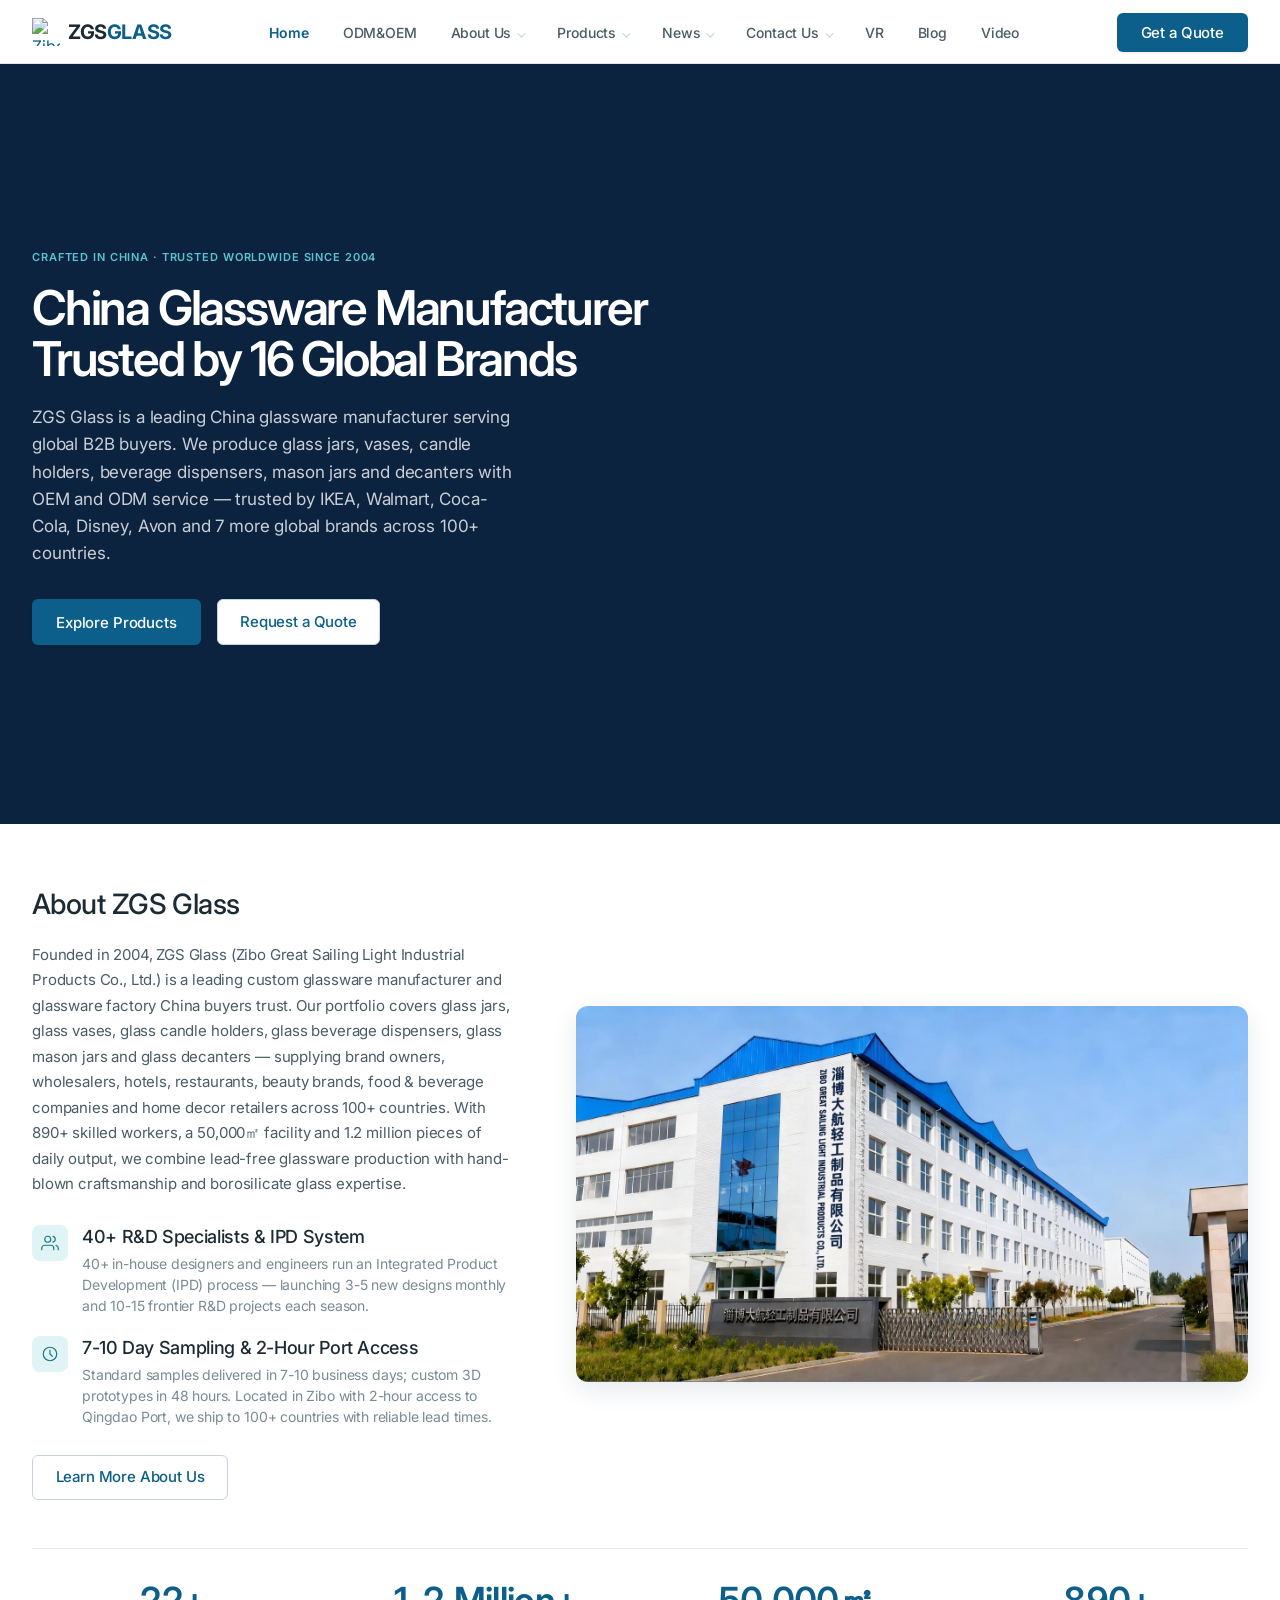
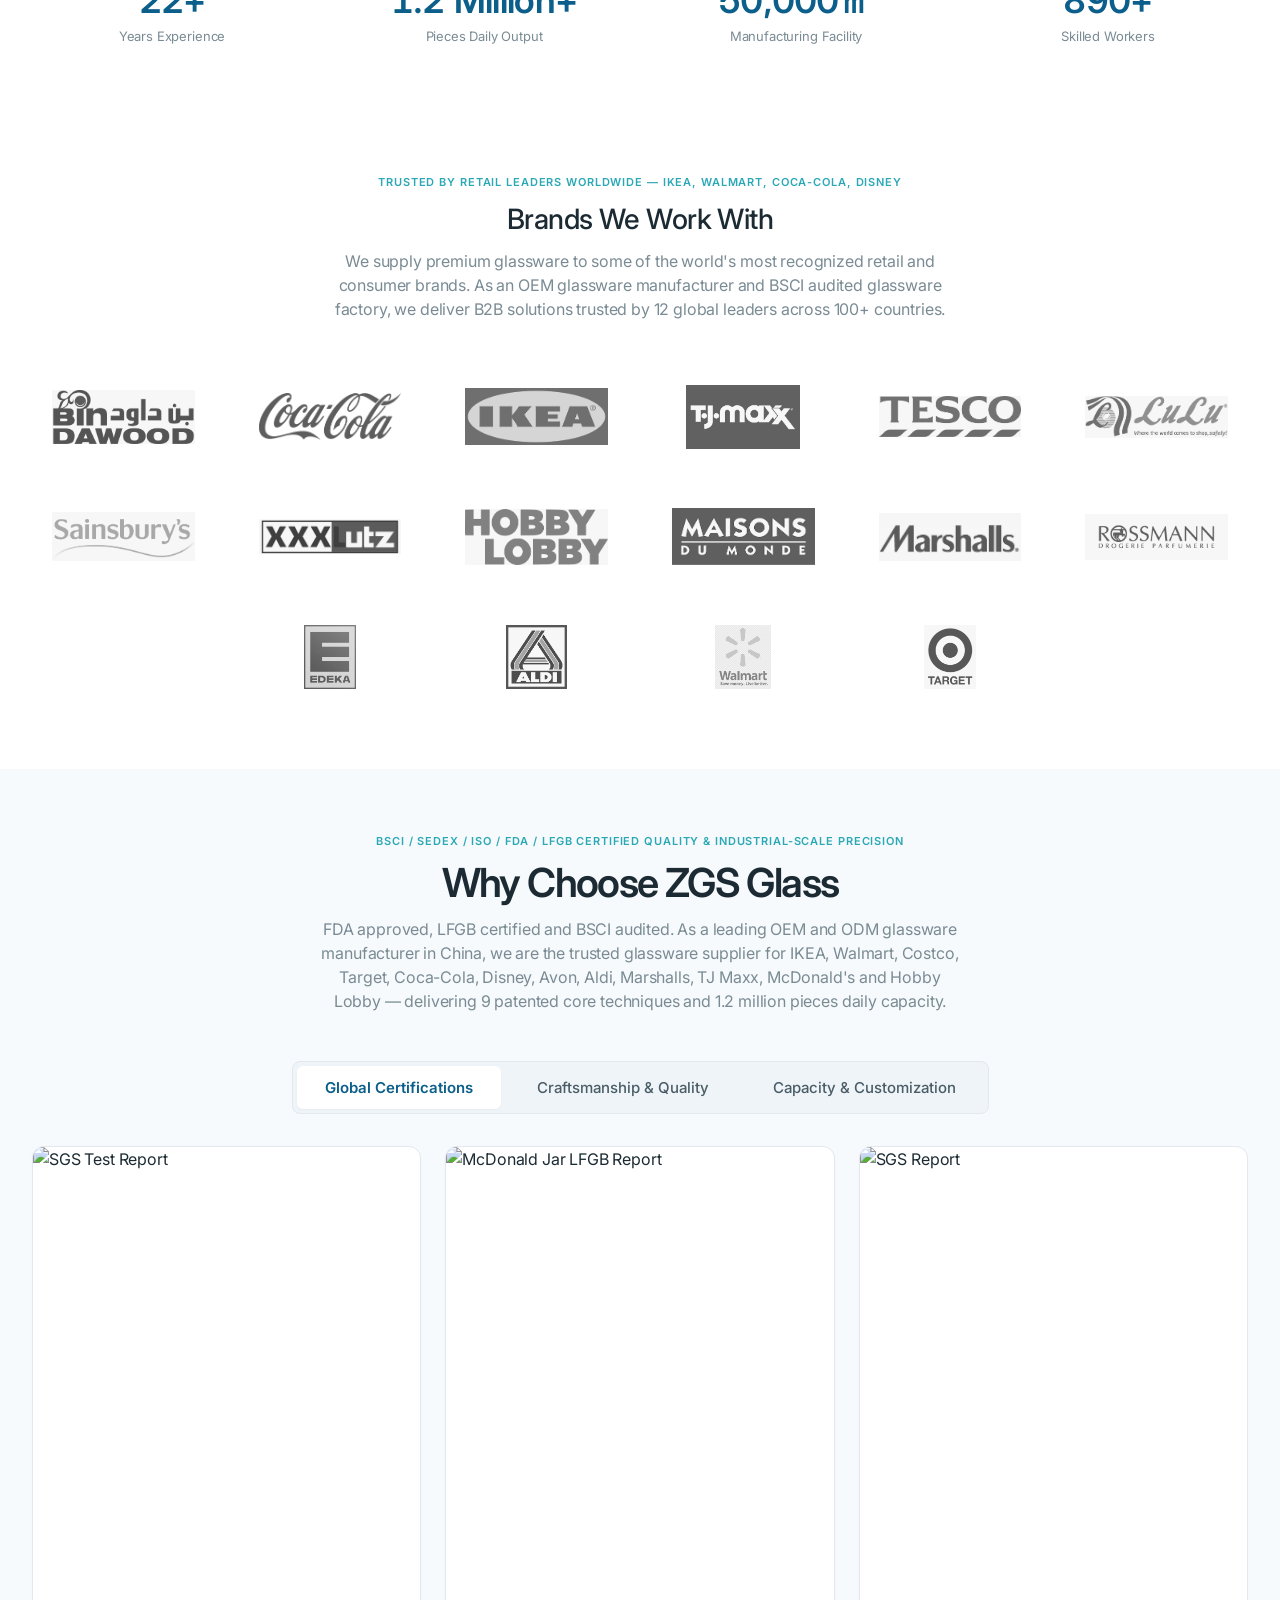
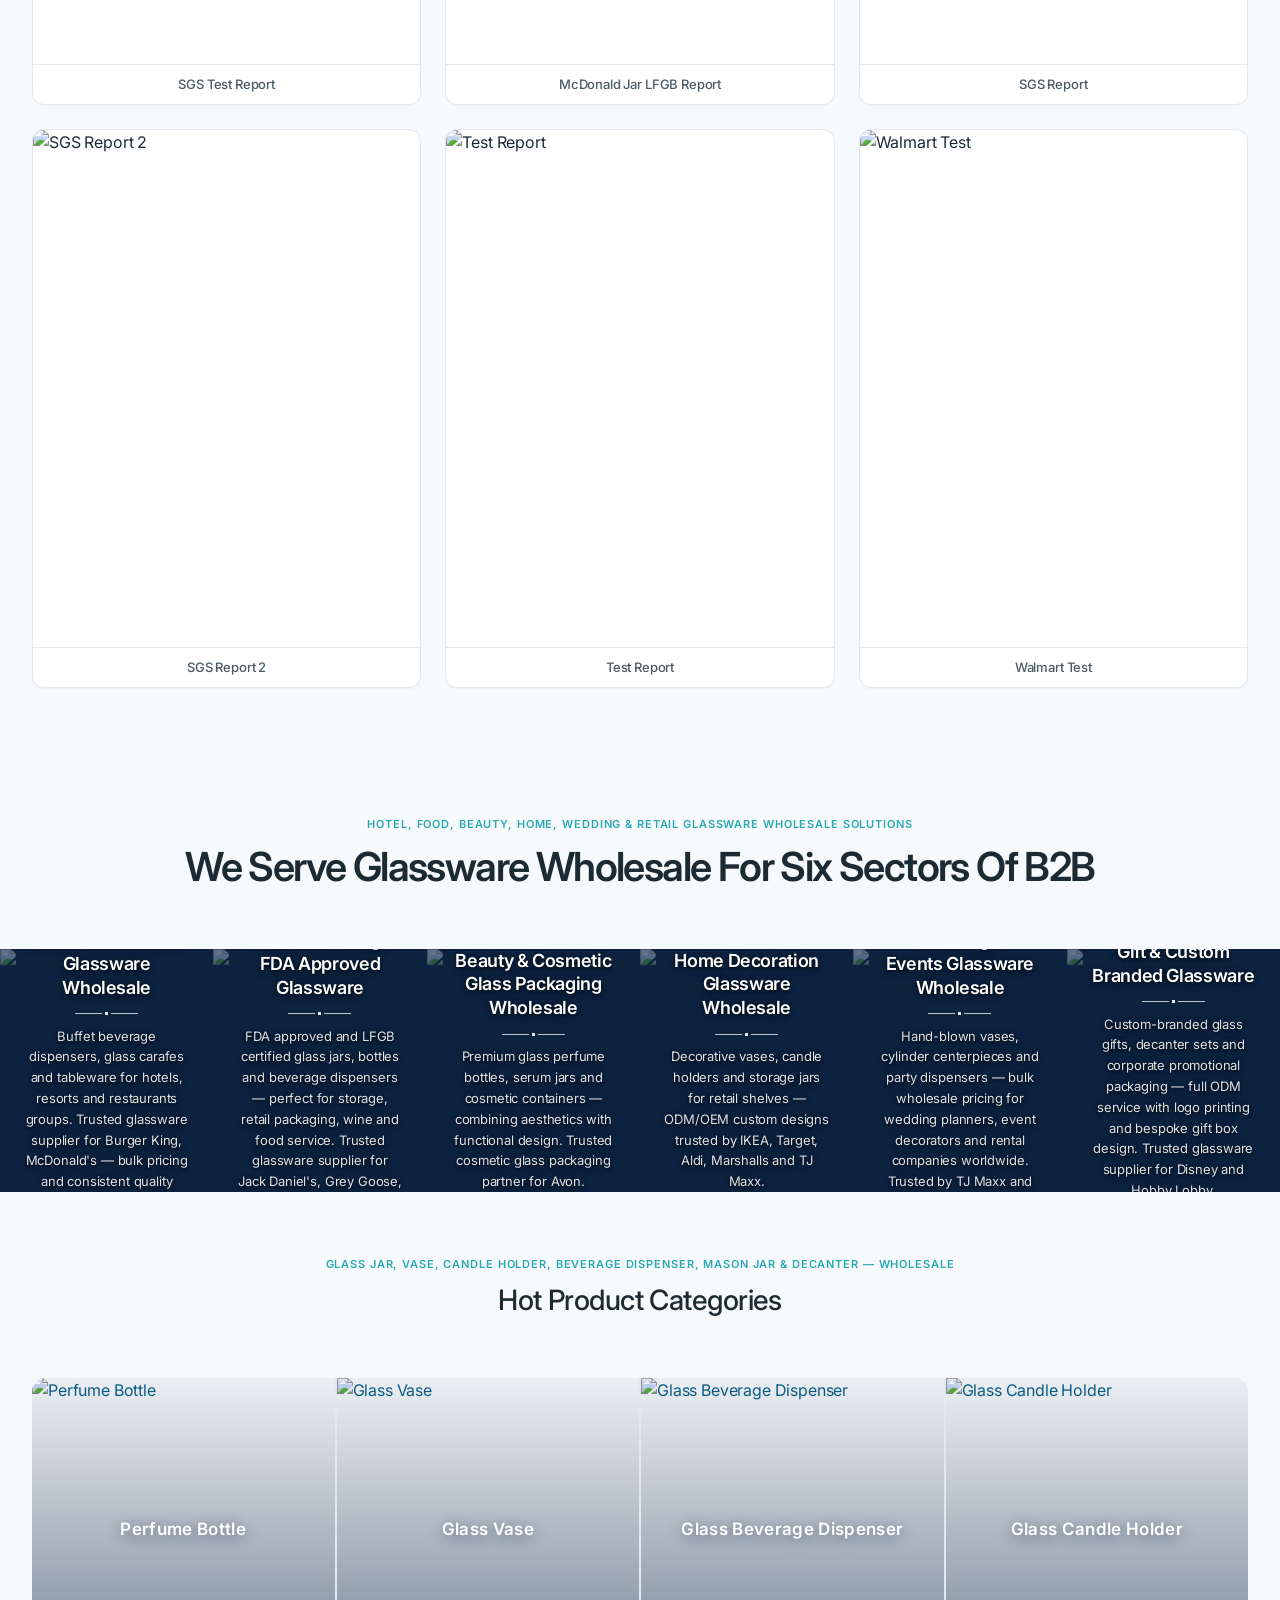
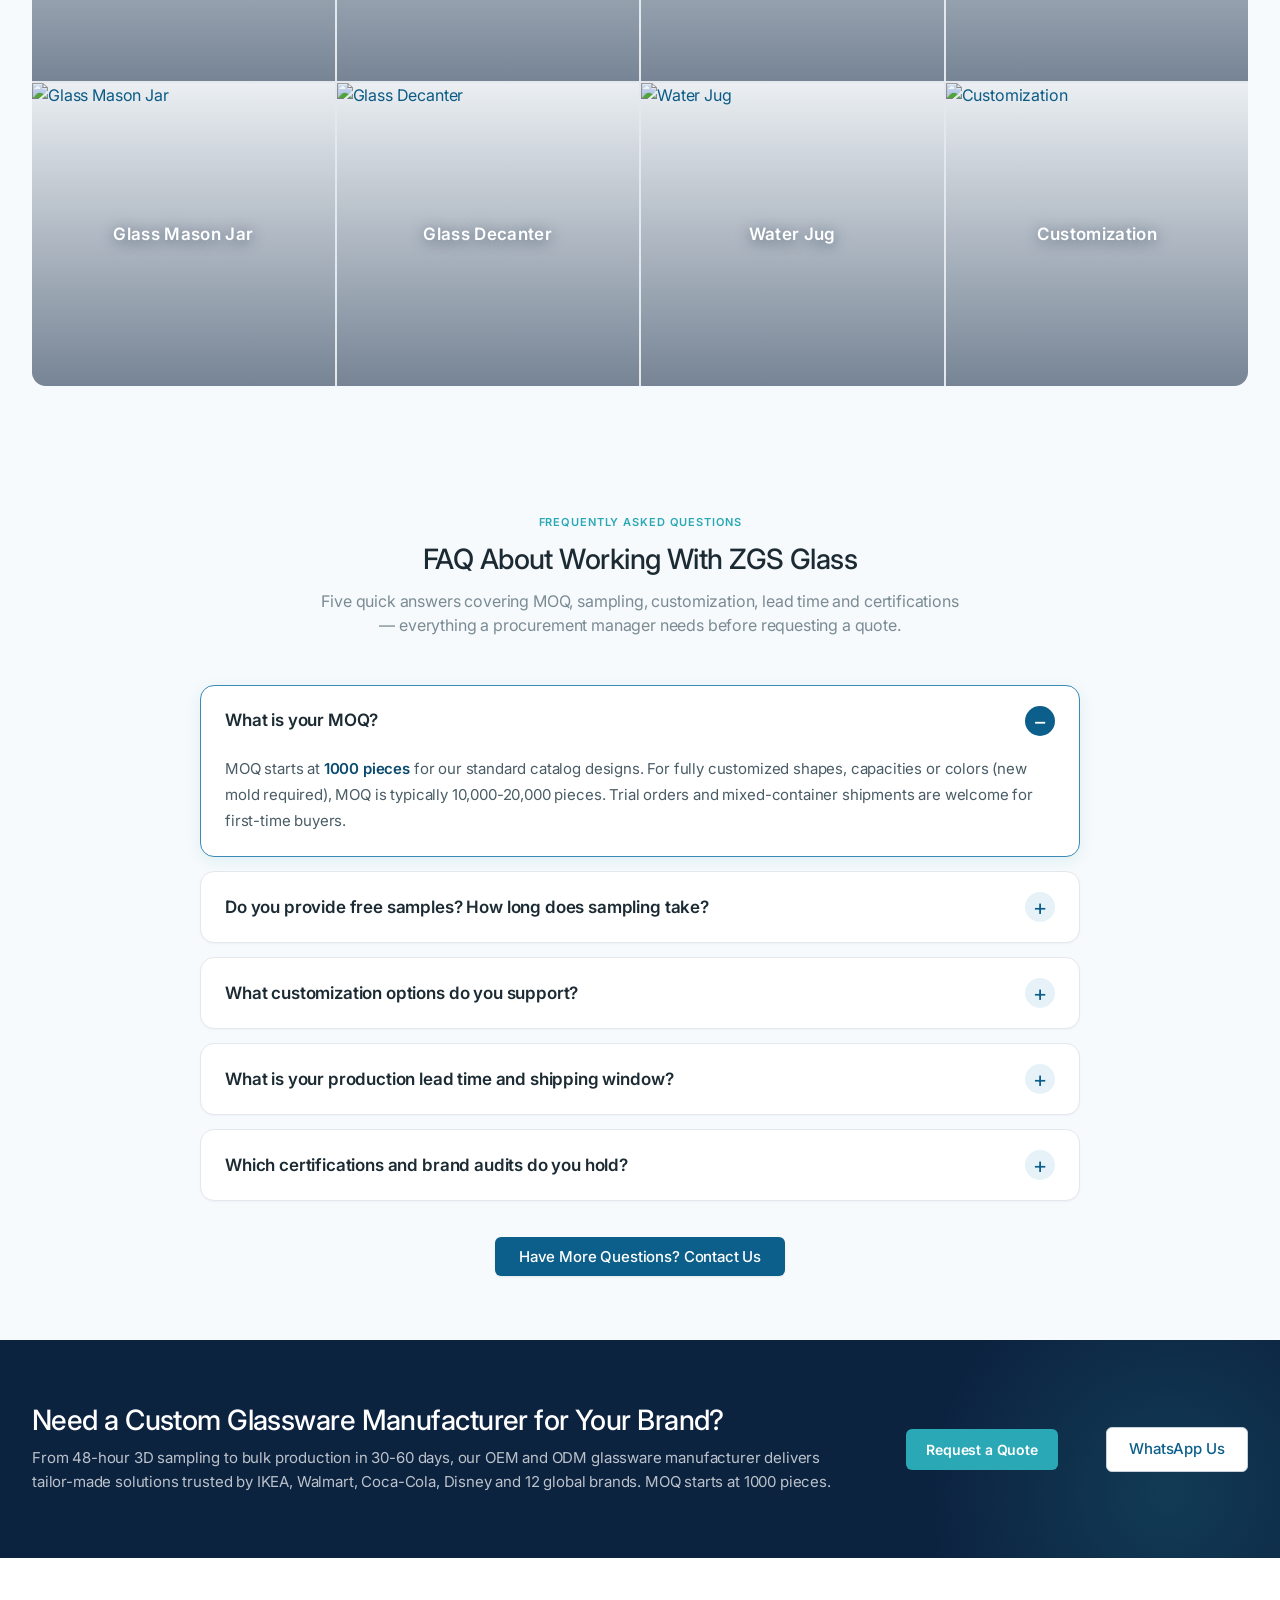
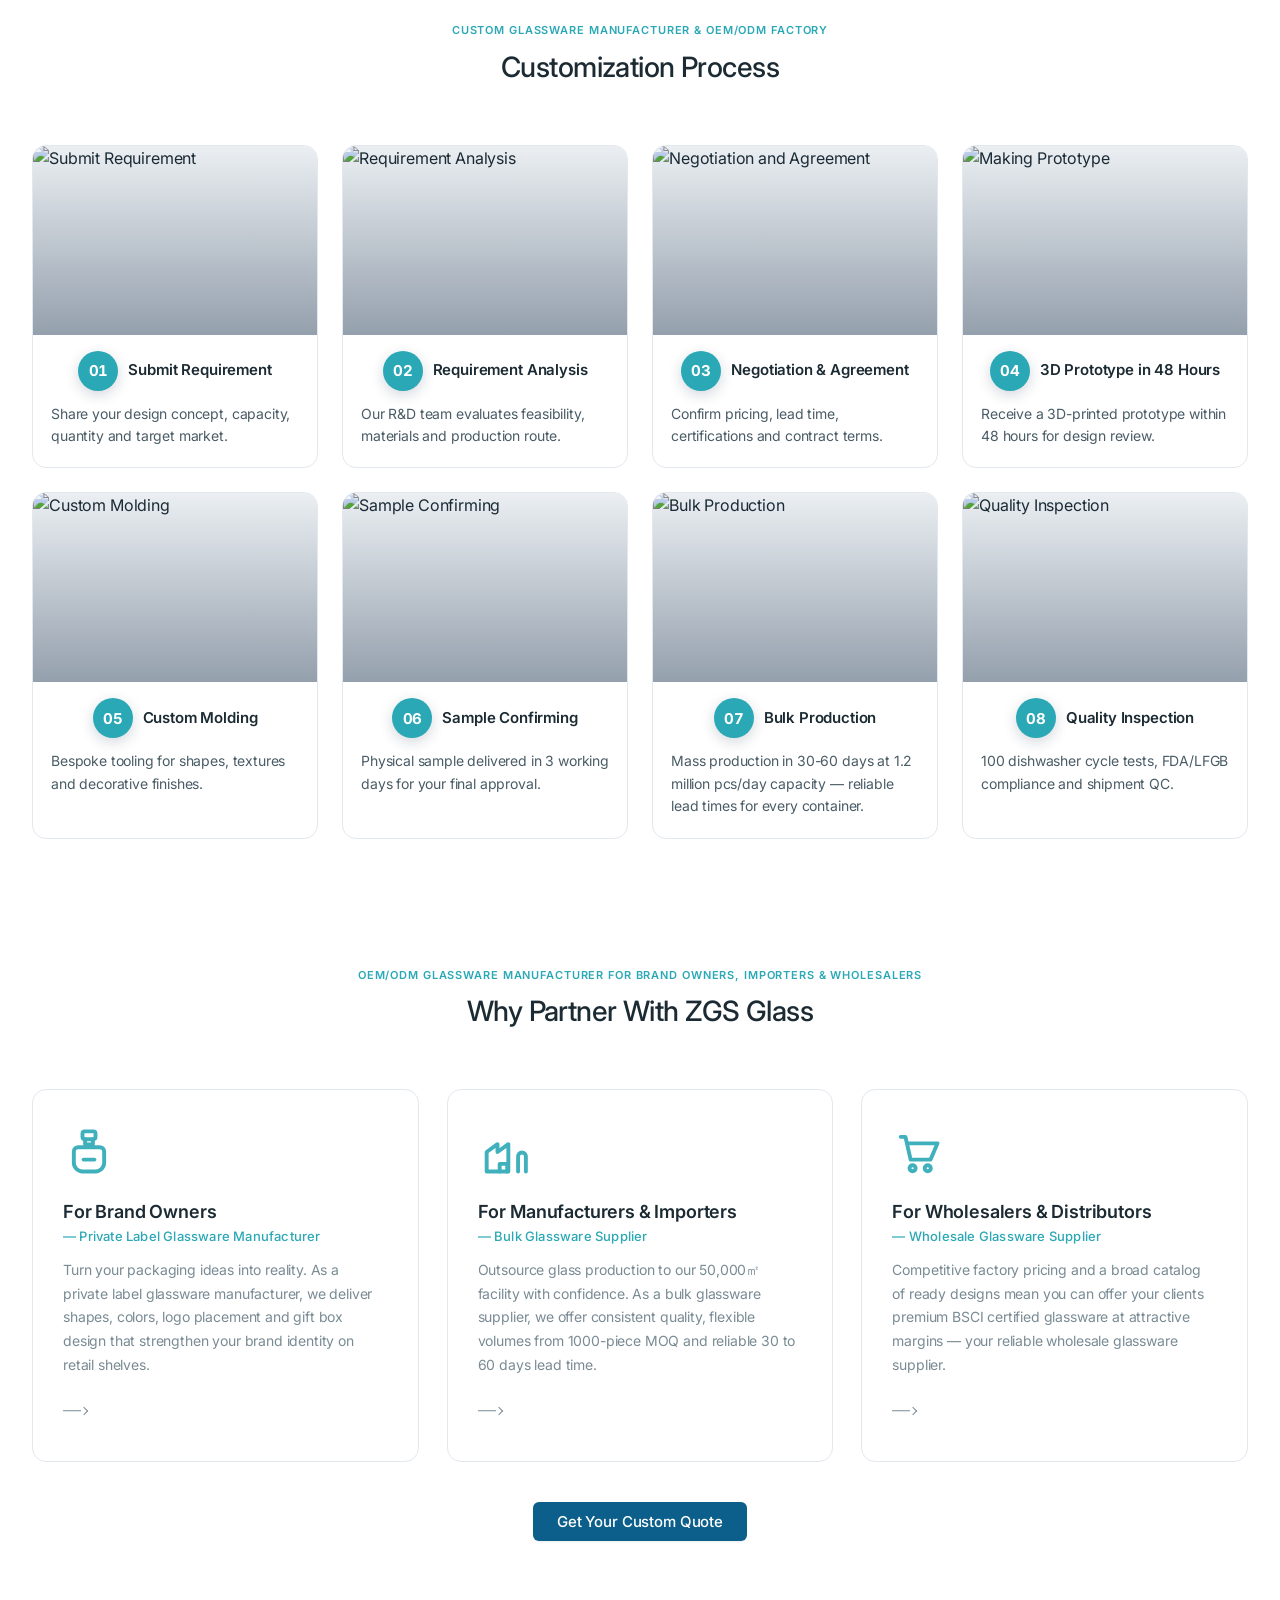
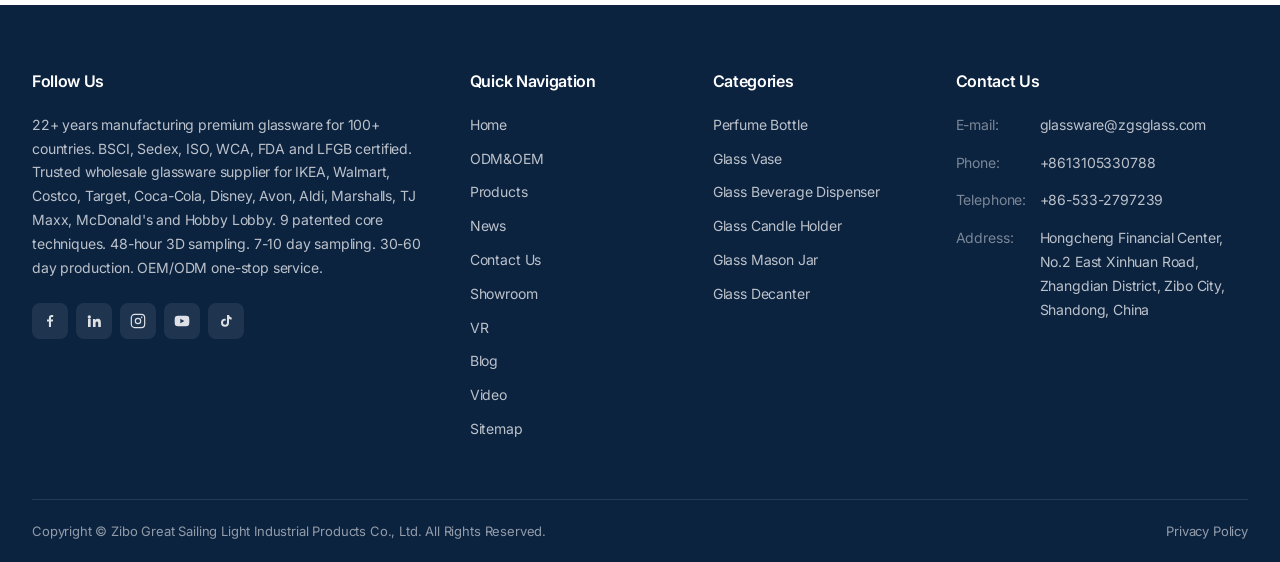
==== index.html @ e8a41903 "Refine homepage content and trim repo to site files only" ====
<!doctype html>
<html lang="en">

<head>
  <meta charset="utf-8" />
  <title>China Glassware Manufacturer | OEM &amp; ODM | ZGS Glass</title>
  <meta name="description"
    content="China glassware manufacturer — OEM/ODM of glass jar, vase, candle holder, beverage dispenser, mason jar, decanter. BSCI/FDA/LFGB. Trusted by IKEA, Walmart, Coca-Cola, Disney, Avon." />
  <meta name="keywords"
    content="China glassware manufacturer, glass jar manufacturer, glass vase manufacturer, glass candle holder manufacturer, glass beverage dispenser manufacturer, glass mason jar wholesale, glass decanter manufacturer, custom glassware manufacturer, OEM, ODM, BSCI, FDA, LFGB" />
  <meta name="viewport" content="width=device-width, initial-scale=1" />
  <meta name="format-detection" content="telephone=no" />
  <meta name="renderer" content="webkit" />
  <meta name="twitter:card" content="summary" />
  <meta name="twitter:title" content="China Glassware Manufacturer | OEM &amp; ODM | ZGS Glass" />
  <meta name="twitter:description"
    content="China glassware manufacturer — OEM/ODM of glass jar, vase, candle holder, beverage dispenser, mason jar, decanter. BSCI/FDA/LFGB. Trusted by IKEA, Walmart, Coca-Cola, Disney, Avon." />
  <meta name="twitter:image" content="https://www.zgs-glass.com/uploads/35771/logo.png" />
  <meta property="og:type" content="website" />
  <meta property="og:site_name" content="Zibo Great Sailing Light Industrial Products Co., Ltd." />
  <meta property="og:title" content="China Glassware Manufacturer | OEM &amp; ODM | ZGS Glass" />
  <meta property="og:description"
    content="China glassware manufacturer — OEM/ODM of glass jar, vase, candle holder, beverage dispenser, mason jar, decanter. BSCI/FDA/LFGB. Trusted by IKEA, Walmart, Coca-Cola, Disney, Avon." />
  <meta property="og:url" content="https://www.zgs-glass.com/" />
  <meta property="og:image" content="https://www.zgs-glass.com/uploads/35771/logo.png" />
  <link rel="canonical" href="https://www.zgs-glass.com/" />
  <link rel="icon" href="https://www.zgs-glass.com/uploads/35771/favicon.ico" />
  <link href="https://fonts.googleapis.com" rel="preconnect" />
  <link href="https://fonts.gstatic.com" rel="preconnect" crossorigin />
  <link
    href="https://fonts.googleapis.com/css2?family=Inter:wght@400;500;600;700&family=Noto+Sans+SC:wght@400;500;600;700&display=swap"
    rel="stylesheet" />
  <link href="css/style.css" rel="stylesheet" type="text/css" />
</head>

<body class="index">

  <!-- header -->
  <header class="nav-global">
    <div class="container nav-inner">
      <a href="https://www.zgs-glass.com/" class="nav-logo">
        <img src="https://www.zgs-glass.com/uploads/35771/logo.png" fetchpriority="high"
          alt="Zibo Great Sailing Light Industrial Products Co., Ltd." />
        <span class="nav-logo-text">ZGS<em>GLASS</em></span>
      </a>
      <nav>
        <ul class="nav-menu">
          <li class="nav-item"><a href="https://www.zgs-glass.com/" class="nav-link active">Home</a></li>
          <li class="nav-item"><a href="https://www.zgs-glass.com/odm-oem" class="nav-link">ODM&OEM</a></li>
          <li class="nav-item has-sub">
            <a href="https://www.zgs-glass.com/company-profile" class="nav-link">About Us</a>
            <ul class="nav-dropdown">
              <li><a href="https://www.zgs-glass.com/company-profile">Company Profile</a></li>
              <li><a href="https://www.zgs-glass.com/corporate-culture-and-history">Corporate culture and history</a>
              </li>
              <li><a href="https://www.zgs-glass.com/our-factory">Our factory</a></li>
              <li><a href="https://www.zgs-glass.com/certificate">Certificate</a></li>
              <li><a href="https://www.zgs-glass.com/exhibition">Exhibition</a></li>
            </ul>
          </li>
          <li class="nav-item has-sub">
            <a href="https://www.zgs-glass.com/products" class="nav-link">Products</a>
            <ul class="nav-dropdown">
              <li><a href="https://www.zgs-glass.com/glass-jar/">Perfume Bottle</a></li>
              <li><a href="https://www.zgs-glass.com/glass-vase/">Glass Vase</a></li>
              <li><a href="https://www.zgs-glass.com/glass-dispenser/">Glass Beverage Dispenser</a></li>
              <li><a href="https://www.zgs-glass.com/glass-candle-holder/">Glass Candle Holder</a></li>
              <li><a href="https://www.zgs-glass.com/glass-mason-jar/">Glass Mason Jar</a></li>
              <li><a href="https://www.zgs-glass.com/glass-decanter/">Glass Decanter</a></li>
            </ul>
          </li>
          <li class="nav-item has-sub">
            <a href="https://www.zgs-glass.com/newslist-1" class="nav-link">News</a>
            <ul class="nav-dropdown">
              <li><a href="https://www.zgs-glass.com/info/">Knowledge</a></li>
            </ul>
          </li>
          <li class="nav-item has-sub">
            <a href="https://www.zgs-glass.com/contact-us" class="nav-link">Contact Us</a>
            <ul class="nav-dropdown">
              <li><a href="https://www.zgs-glass.com/inquiry">Feedback</a></li>
            </ul>
          </li>
          <li class="nav-item"><a href="https://www.zgs-glass.com/vr" class="nav-link">VR</a></li>
          <li class="nav-item"><a href="https://www.zgs-glass.com/blog/" class="nav-link">Blog</a></li>
          <li class="nav-item"><a href="https://www.youtube.com/channel/UCzbXSF0TmYNKRMk108iqMcg" class="nav-link"
              target="_blank">Video</a></li>
        </ul>
      </nav>
      <div class="nav-actions">
        <a href="https://www.zgs-glass.com/contact-us" class="btn btn-primary nav-cta">Get a Quote</a>
        <div class="mob-menu" id="mobMenuBtn" aria-label="Menu"><span></span><span></span><span></span></div>
      </div>
    </div>
  </header>

  <!-- mobile drawer -->
  <div class="mobile-nav" id="mobileNav">
    <div class="mobile-nav-panel">
      <div class="mobile-nav-head">
        <span class="nav-logo-text">ZGS<em>GLASS</em></span>
        <button type="button" class="mobile-nav-close" id="mobileNavClose" aria-label="Close">&times;</button>
      </div>
      <nav>
        <a href="https://www.zgs-glass.com/" class="active">Home</a>
        <a href="https://www.zgs-glass.com/odm-oem">ODM&OEM</a>
        <a href="https://www.zgs-glass.com/company-profile">About Us</a>
        <div class="mobile-nav-sub">
          <a href="https://www.zgs-glass.com/company-profile">Company Profile</a>
          <a href="https://www.zgs-glass.com/corporate-culture-and-history">Corporate culture and history</a>
          <a href="https://www.zgs-glass.com/our-factory">Our factory</a>
          <a href="https://www.zgs-glass.com/certificate">Certificate</a>
          <a href="https://www.zgs-glass.com/exhibition">Exhibition</a>
        </div>
        <a href="https://www.zgs-glass.com/products">Products</a>
        <div class="mobile-nav-sub">
          <a href="https://www.zgs-glass.com/glass-jar/">Perfume Bottle</a>
          <a href="https://www.zgs-glass.com/glass-vase/">Glass Vase</a>
          <a href="https://www.zgs-glass.com/glass-dispenser/">Glass Beverage Dispenser</a>
          <a href="https://www.zgs-glass.com/glass-candle-holder/">Glass Candle Holder</a>
          <a href="https://www.zgs-glass.com/glass-mason-jar/">Glass Mason Jar</a>
          <a href="https://www.zgs-glass.com/glass-decanter/">Glass Decanter</a>
        </div>
        <a href="https://www.zgs-glass.com/newslist-1">News</a>
        <a href="https://www.zgs-glass.com/contact-us">Contact Us</a>
        <a href="https://www.zgs-glass.com/vr">VR</a>
        <a href="https://www.zgs-glass.com/blog/">Blog</a>
        <a href="https://www.youtube.com/channel/UCzbXSF0TmYNKRMk108iqMcg" target="_blank">Video</a>
      </nav>
    </div>
  </div>

  <!-- main -->
  <main class="home-page">

    <!-- Hero Banner -->
    <section class="hero">
      <div class="hero-slider" id="heroSlider">
        <div class="hero-slide active"><video id="heroVideo" autoplay muted loop playsinline preload="auto"
            aria-label="Hero video"></video></div>
        <div class="hero-content">
          <div class="container">
            <div class="hero-text">
              <span class="overline">Crafted in China · Trusted Worldwide Since 2004</span>
              <h1 class="hero-title display-hero">China Glassware Manufacturer<br />Trusted by 16 Global Brands</h1>
              <p class="hero-desc">ZGS Glass is a leading China glassware manufacturer serving global B2B buyers.
                We produce glass jars, vases, candle holders, beverage dispensers, mason jars
                and decanters with OEM and ODM service — trusted by IKEA, Walmart, Coca-Cola,
                Disney, Avon and 7 more global brands across 100+ countries.</p>
              <div class="hero-cta">
                <a href="https://www.zgs-glass.com/products" class="btn btn-primary">Explore Products</a>
                <a href="https://www.zgs-glass.com/contact-us" class="btn btn-secondary">Request a Quote</a>
              </div>
            </div>
          </div>
        </div>
      </div>
    </section>

    <!-- About Us -->
    <section class="section">
      <div class="container about-grid">
        <div class="about-copy reveal">
          <h2 class="heading-lg">About ZGS Glass</h2>
          <p>Founded in 2004, ZGS Glass (Zibo Great Sailing Light Industrial Products Co., Ltd.) is a leading custom
            glassware manufacturer and glassware factory China buyers trust. Our portfolio covers glass jars, glass
            vases, glass candle holders, glass beverage dispensers, glass mason jars and glass decanters — supplying
            brand owners, wholesalers, hotels, restaurants, beauty brands, food &amp; beverage companies and home decor
            retailers across 100+ countries. With 890+ skilled workers, a 50,000㎡ facility and 1.2 million pieces of
            daily output, we combine lead-free glassware production with hand-blown craftsmanship and borosilicate glass
            expertise.</p>
          <ul class="about-features">
            <li>
              <span class="about-f-icon">
                <svg viewBox="0 0 24 24" fill="none" stroke="currentColor" stroke-width="1.6" stroke-linecap="round"
                  stroke-linejoin="round">
                  <path d="M17 21v-2a4 4 0 0 0-4-4H5a4 4 0 0 0-4 4v2" />
                  <circle cx="9" cy="7" r="4" />
                  <path d="M23 21v-2a4 4 0 0 0-3-3.87" />
                  <path d="M16 3.13a4 4 0 0 1 0 7.75" />
                </svg>
              </span>
              <div>
                <h4 class="heading-sm">40+ R&amp;D Specialists &amp; IPD System</h4>
                <p>40+ in-house designers and engineers run an Integrated Product Development (IPD) process — launching
                  3-5 new designs monthly and 10-15 frontier R&amp;D projects each season.</p>
              </div>
            </li>
            <li>
              <span class="about-f-icon">
                <svg viewBox="0 0 24 24" fill="none" stroke="currentColor" stroke-width="1.6" stroke-linecap="round"
                  stroke-linejoin="round">
                  <circle cx="12" cy="12" r="9" />
                  <path d="M12 7v5l3 3" />
                </svg>
              </span>
              <div>
                <h4 class="heading-sm">7-10 Day Sampling &amp; 2-Hour Port Access</h4>
                <p>Standard samples delivered in 7-10 business days; custom 3D prototypes in 48 hours. Located in Zibo
                  with 2-hour access to Qingdao Port, we ship to 100+ countries with reliable lead times.</p>
              </div>
            </li>
          </ul>
          <a href="https://www.zgs-glass.com/company-profile" class="btn btn-secondary" rel="nofollow"
            title="about us">Learn More About Us</a>
        </div>
        <div class="about-media reveal">
          <img src="images/zgs-factory-photo.jpg" alt="ZGS Glass Factory" />
        </div>
      </div>
      <div class="container">
        <ul class="about-stats-row reveal">
          <li><span class="about-stat-num">22+</span><span class="about-stat-label">Years Experience</span></li>
          <li><span class="about-stat-num">1.2 Million+</span><span class="about-stat-label">Pieces Daily Output</span>
          </li>
          <li><span class="about-stat-num">50,000㎡</span><span class="about-stat-label">Manufacturing Facility</span>
          </li>
          <li><span class="about-stat-num">890+</span><span class="about-stat-label">Skilled Workers</span></li>
        </ul>
      </div>
    </section>

    <!-- Brands We Work With -->
    <section class="section brands-section">
      <div class="container">
        <div class="section-head center reveal">
          <span class="overline">Trusted by Retail Leaders Worldwide — IKEA, Walmart, Coca-Cola, Disney</span>
          <h2 class="heading-lg">Brands We Work With</h2>
          <p>We supply premium glassware to some of the world's most recognized retail and consumer brands. As an OEM
            glassware manufacturer and BSCI audited glassware factory, we deliver B2B solutions trusted by 12 global
            leaders across 100+ countries.</p>
        </div>
        <div class="brands-grid reveal">
          <div class="brand-item" title="Bin Dawood"><img src="images/brands/Bin Dawood.png" loading="lazy"
              alt="Bin Dawood" /></div>
          <div class="brand-item" title="Coca-Cola"><img src="images/brands/Coca-Cola.png" loading="lazy"
              alt="Coca-Cola" /></div>
          <div class="brand-item" title="IKEA"><img src="images/brands/IKEA.png" loading="lazy" alt="IKEA" /></div>
          <div class="brand-item" title="TJ Maxx"><img src="images/brands/TJ Maxx.png" loading="lazy" alt="TJ Maxx" />
          </div>
          <div class="brand-item" title="TESCO"><img src="images/brands/TESCO.png" loading="lazy" alt="TESCO" /></div>
          <div class="brand-item" title="LuLu"><img src="images/brands/LuLu.png" loading="lazy" alt="LuLu" /></div>
          <div class="brand-item" title="Sainsbury's"><img src="images/brands/Sainsbury's.png" loading="lazy"
              alt="Sainsbury's" /></div>
          <div class="brand-item" title="XXXLutz"><img src="images/brands/xxxlutz.png" loading="lazy" alt="XXXLutz" />
          </div>
          <div class="brand-item" title="Hobby Lobby"><img src="images/brands/Hobby Lobby.png" loading="lazy"
              alt="Hobby Lobby" /></div>
          <div class="brand-item" title="Maisons du Monde"><img src="images/brands/Maisons du Monde.png" loading="lazy"
              alt="Maisons du Monde" /></div>
          <div class="brand-item" title="Marshalls"><img src="images/brands/Marshalls.jpg" loading="lazy"
              alt="Marshalls" /></div>
          <div class="brand-item" title="ROSSMANN"><img src="images/brands/ROSSMANN.png" loading="lazy"
              alt="ROSSMANN" /></div>
          <div class="brand-item" title="EDEKA"><img src="images/brands/EDEKA.jpg" loading="lazy" alt="EDEKA" /></div>
          <div class="brand-item" title="ALDI"><img src="images/brands/ALDI.png" loading="lazy" alt="ALDI" /></div>
          <div class="brand-item" title="Walmart"><img src="images/brands/Walmart.png" loading="lazy" alt="Walmart" />
          </div>
          <div class="brand-item" title="Target"><img src="images/brands/Target.png" loading="lazy" alt="Target" />
          </div>
        </div>
      </div>
    </section>

    <!-- Factory Highlights -->
    <section class="section section-soft">
      <div class="container">
        <div class="section-head center reveal">
          <span class="overline">BSCI / Sedex / ISO / FDA / LFGB Certified Quality &amp; Industrial-Scale
            Precision</span>
          <h2 class="display-lg">Why Choose ZGS Glass</h2>
          <p>FDA approved, LFGB certified and BSCI audited. As a leading OEM and ODM glassware manufacturer in China, we
            are the trusted glassware supplier for IKEA, Walmart, Costco, Target, Coca-Cola, Disney, Avon, Aldi,
            Marshalls, TJ Maxx, McDonald's and Hobby Lobby — delivering 9 patented core techniques and 1.2 million
            pieces daily capacity.</p>
        </div>
        <div class="highpro-tabs reveal" id="highproTabs">
          <button type="button" class="highpro-tab active" data-panel="p0">
            <h3>Global Certifications</h3>
          </button>
          <button type="button" class="highpro-tab" data-panel="p1">
            <h3>Craftsmanship &amp; Quality</h3>
          </button>
          <button type="button" class="highpro-tab" data-panel="p2">
            <h3>Capacity &amp; Customization</h3>
          </button>
        </div>
        <div class="highpro-panels reveal">
          <div class="highpro-panel active" id="p0">
            <div class="cert-grid">
              <figure class="cert-item">
                <img
                  src="https://www.zgs-glass.com/Content/uploads/2023859275/202310170847563fc4d8004a514af9863ba787e16e12ca.jpg"
                  loading="lazy" alt="SGS Test Report" />
                <figcaption>SGS Test Report</figcaption>
              </figure>
              <figure class="cert-item">
                <img
                  src="https://www.zgs-glass.com/Content/uploads/2023859275/202310170848451b53728808874295b55970d5151d8ac5.jpg"
                  loading="lazy" alt="McDonald Jar LFGB Report" />
                <figcaption>McDonald Jar LFGB Report</figcaption>
              </figure>
              <figure class="cert-item">
                <img src="https://www.zgs-glass.com/uploads/35771/page/20250108170149458ca.png" loading="lazy"
                  alt="SGS Report" />
                <figcaption>SGS Report</figcaption>
              </figure>
              <figure class="cert-item">
                <img
                  src="https://www.zgs-glass.com/Content/uploads/2023859275/202310170848579595f381838b493ba0990d1ca96d12d4.jpg"
                  loading="lazy" alt="SGS Report 2" />
                <figcaption>SGS Report 2</figcaption>
              </figure>
              <figure class="cert-item">
                <img
                  src="https://www.zgs-glass.com/Content/uploads/2023859275/20231017084810e3edf7df537b4f349f4cce34cc201869.jpg"
                  loading="lazy" alt="Test Report" />
                <figcaption>Test Report</figcaption>
              </figure>
              <figure class="cert-item">
                <img
                  src="https://www.zgs-glass.com/Content/uploads/2023859275/20231017084813c3c1ca3152d24688904003252caf82c1.jpg"
                  loading="lazy" alt="Walmart Test" />
                <figcaption>Walmart Test</figcaption>
              </figure>
            </div>
          </div>
          <div class="highpro-panel" id="p1">
            <div class="craft-grid">
              <article class="craft-card">
                <h4 class="heading-sm">Mechanical Blown Double-Drop</h4>
                <p>Simultaneously forms two identical bottles from one glass drop, doubling line output while
                  maintaining precision tolerance.</p>
              </article>
              <article class="craft-card">
                <h4 class="heading-sm">Laser Drilling</h4>
                <p>Industry-leading laser drilling with ±0.05mm tolerance for custom spouts, decorative cutouts, and
                  air-hole patterns.</p>
              </article>
              <article class="craft-card">
                <h4 class="heading-sm">Hand-Fused Appliqué</h4>
                <p>Skilled artisans fuse colored glass patches onto transparent bodies at 1,200°F, creating lasting
                  decorative accents without adhesives.</p>
              </article>
              <article class="craft-card">
                <h4 class="heading-sm">Modular Lid System</h4>
                <p>12+ interchangeable lid finishes — bamboo, acacia wood, ceramic, cork, stainless steel — for one jar,
                  dozens of brand looks.</p>
              </article>
              <article class="craft-card">
                <h4 class="heading-sm">Vertical Glass Ribbing</h4>
                <p>Precision-engineered vertical grooves enhance light refraction and grip, transforming ordinary vases
                  into statement pieces.</p>
              </article>
              <article class="craft-card">
                <h4 class="heading-sm">Dried-Flower Double-Layer</h4>
                <p>Patented double-layer glass with embedded real botanicals — doubles insulation while preserving
                  beverages at -20°C to 130°C.</p>
              </article>
              <article class="craft-card">
                <h4 class="heading-sm">Heat-Fused Glass Patches</h4>
                <p>Heat-fused colored glass patches turn plain glassware into high-value home decor and kitchenware — no
                  adhesives, permanent bond.</p>
              </article>
              <article class="craft-card">
                <h4 class="heading-sm">100 Dishwasher Cycles Tested</h4>
                <p>Every glassware passes 100 dishwasher cycles without clouding, etching, or color degradation —
                  guaranteed for commercial hospitality use.</p>
              </article>
              <article class="craft-card">
                <h4 class="heading-sm">-20°C to 130°C Thermal Shock Resistant</h4>
                <p>Borosilicate glass withstands 150°C temperature swings without cracking — safe for freezer,
                  microwave, and dishwasher transitions.</p>
              </article>
            </div>
          </div>
          <div class="highpro-panel" id="p2">
            <div class="cap-grid">
              <article class="cap-card">
                <div class="cap-img">
                  <img
                    src="https://www.zgs-glass.com/Content/uploads/2023859275/2023101708533069bed2a92c7e414b87475e8a77380951.jpg"
                    loading="lazy" alt="Automatic Production Line" />
                </div>
                <h4 class="heading-sm">1.2 Million pcs Daily Capacity</h4>
                <p>Two factories (50,000㎡ facility) with 8 production lines — 6 fully automatic lines deliver
                  high-volume machine-blown glassware, plus 2 hand-blown workshops for premium artisan pieces. As a bulk
                  glassware supplier, we deliver consistent quality and reliable 30-60 day lead times.</p>
              </article>
              <article class="cap-card">
                <div class="cap-img">
                  <img
                    src="https://www.zgs-glass.com/Content/uploads/2023859275/20231017085422a5f82a30133940c39fcc25983afd6645.jpg"
                    loading="lazy" alt="Hand Blown Workshop" />
                </div>
                <h4 class="heading-sm">9 Patented Core Techniques</h4>
                <p>Hand-fused appliqué, laser drilling, modular lid system, mechanical blown double-drop, patented
                  embossing, dried-flower double-layer, heat-fused glass patches and other proprietary techniques
                  differentiate your brand in the marketplace.</p>
              </article>
              <article class="cap-card">
                <div class="cap-img">
                  <img
                    src="https://www.zgs-glass.com/Content/uploads/2023859275/20231017085428f60d6b0f7b074c178ad1a3f6dd7e08ad.jpg"
                    loading="lazy" alt="OEM &amp; ODM Customization" />
                </div>
                <h4 class="heading-sm">OEM &amp; ODM One-Stop Service</h4>
                <p>From concept, 3D design and 48-hour sampling to custom molding, mass production and global shipping —
                  we tailor shapes, capacities, colors, labels and packaging with 5 decoration techniques (spray color,
                  screen printing, laser engraving, hot stamping, decal) and 100+ Pantone-matching color cards. MOQ
                  starts at 1000 pieces.</p>
              </article>
            </div>
          </div>
        </div>
      </div>
    </section>

    <!-- Industries We Serve -->
    <section class="section section-soft industries-section">
      <div class="container">
        <div class="section-head center reveal">
          <span class="overline">Hotel, Food, Beauty, Home, Wedding &amp; Retail Glassware Wholesale Solutions</span>
          <h2 class="display-lg">We Serve Glassware Wholesale For Six Sectors Of B2B</h2>
        </div>
      </div>
      <div class="industry-grid reveal">
        <article class="industry-card">
          <img src="images/industries/Hotel &amp; Hospitality Glassware Wholesale.png"
            loading="lazy" alt="Hotel &amp; Hospitality Glassware" />
          <div class="industry-overlay">
            <h4 class="heading-sm">Hotel &amp; Restaurant Glassware Wholesale</h4>
            <p>Buffet beverage dispensers, glass carafes and tableware for hotels, resorts and restaurants groups.
              Trusted glassware supplier for Burger King, McDonald's — bulk pricing and consistent quality across every shipment.</p>
          </div>
        </article>
        <article class="industry-card">
          <img src="images/industries/Food &amp; Beverage.png"
            loading="lazy" alt="Food &amp; Beverage Glass Containers" />
          <div class="industry-overlay">
            <h4 class="heading-sm">Food &amp; Beverage FDA Approved Glassware</h4>
            <p>FDA approved and LFGB certified glass jars, bottles and beverage dispensers — perfect for storage, retail
              packaging, wine and food service. Trusted glassware supplier for Jack Daniel's, Grey Goose, Coca-Cola and Walmart.</p>
          </div>
        </article>
        <article class="industry-card">
          <img src="images/industries/Beauty &amp; Cosmetic.png"
            loading="lazy" alt="Beauty &amp; Cosmetic Glass Packaging" />
          <div class="industry-overlay">
            <h4 class="heading-sm">Beauty &amp; Cosmetic Glass Packaging Wholesale</h4>
            <p>Premium glass perfume bottles, serum jars and cosmetic containers — combining aesthetics with functional
              design. Trusted cosmetic glass packaging partner for Avon.</p>
          </div>
        </article>
        <article class="industry-card">
          <img src="images/industries/Home Decoration Glassware.png" loading="lazy"
            alt="Home Decor &amp; Retail Glassware" />
          <div class="industry-overlay">
            <h4 class="heading-sm">Home Decoration Glassware Wholesale</h4>
            <p>Decorative vases, candle holders and storage jars for retail shelves — ODM/OEM custom designs trusted by
              IKEA, Target, Aldi, Marshalls and TJ Maxx.</p>
          </div>
        </article>
        <article class="industry-card">
          <img src="images/industries/Wedding &amp; Events Glassware.png" loading="lazy"
            alt="Wedding &amp; Events Glassware" />
          <div class="industry-overlay">
            <h4 class="heading-sm">Wedding &amp; Events Glassware Wholesale</h4>
            <p>Hand-blown vases, cylinder centerpieces and party dispensers — bulk wholesale pricing for wedding
              planners, event decorators and rental companies worldwide. Trusted by TJ Maxx and Marshalls.</p>
          </div>
        </article>
        <article class="industry-card">
          <img src="images/industries/Gift &amp; Custom Branded Glassware.png"
            loading="lazy" alt="Gift &amp; Custom Glassware" />
          <div class="industry-overlay">
            <h4 class="heading-sm">Gift &amp; Custom Branded Glassware</h4>
            <p>Custom-branded glass gifts, decanter sets and corporate promotional packaging — full ODM service with
              logo printing and bespoke gift box design. Trusted glassware supplier for Disney and Hobby Lobby.</p>
          </div>
        </article>
      </div>
    </section>

    <!-- Hot Categories -->
    <section class="section section-soft">
      <div class="container">
        <div class="section-head center reveal">
          <span class="overline">Glass Jar, Vase, Candle Holder, Beverage Dispenser, Mason Jar &amp; Decanter —
            Wholesale</span>
          <h2 class="heading-lg">Hot Product Categories</h2>
        </div>

        <div class="category-stage reveal" id="categoryStage">
          <div class="category-grid">
            <a href="https://www.zgs-glass.com/glass-jar/" class="category-card"
              data-hero="https://www.zgs-glass.com/uploads/35771/list/20250621092133d1830.png"
              data-desc="High-clarity, lead-free glass bottles for luxury fragrances, in custom shapes and capacities.">
              <img src="https://www.zgs-glass.com/uploads/35771/list/n20250621093416068c3.png" loading="lazy"
                alt="Perfume Bottle" />
              <h3 class="category-name">Perfume Bottle</h3>
            </a>

            <a href="https://www.zgs-glass.com/glass-vase/" class="category-card"
              data-hero="https://www.zgs-glass.com/uploads/35771/list/20240814100520d29b0.jpg"
              data-desc="Hand-blown glass vases in a wide range of shapes and finishes for homes, offices and events.">
              <img src="https://www.zgs-glass.com/uploads/35771/small/elegant-ribbed-glass-vasea6a93.jpg" loading="lazy"
                alt="Glass Vase" />
              <h3 class="category-name">Glass Vase</h3>
            </a>

            <a href="https://www.zgs-glass.com/glass-dispenser/" class="category-card">
              <img src="https://www.zgs-glass.com/uploads/35771/small/square-glass-dispenser-with-wood-accentsa8c39.png"
                loading="lazy" alt="Glass Beverage Dispenser" />
              <h3 class="category-name">Glass Beverage Dispenser</h3>
            </a>

            <a href="https://www.zgs-glass.com/glass-candle-holder/" class="category-card"
              data-hero="https://www.zgs-glass.com/uploads/35771/list/202408141050185201b.jpg"
              data-desc="Candle holders and tea-light lanterns crafted to create a warm, ambient glow.">
              <img src="https://www.zgs-glass.com/uploads/202135771/p202112091447375896204.jpg" loading="lazy"
                alt="Glass Candle Holder" />
              <h3 class="category-name">Glass Candle Holder</h3>
            </a>

            <a href="https://www.zgs-glass.com/glass-mason-jar/" class="category-card"
              data-hero="https://www.zgs-glass.com/uploads/35771/list/202408141046483fc14.jpg"
              data-desc="Versatile glass jars for storage, beverages and decor, with lids in multiple finishes.">
              <img src="https://www.zgs-glass.com/uploads/202135771/p202112091445419736397.jpg" loading="lazy"
                alt="Glass Mason Jar" />
              <h3 class="category-name">Glass Mason Jar</h3>
            </a>

            <a href="https://www.zgs-glass.com/glass-decanter/" class="category-card"
              data-hero="https://www.zgs-glass.com/uploads/35771/list/202408141049421b567.jpg"
              data-desc="Crystal-clear decanters that aerate and serve whiskey and wine with timeless elegance.">
              <img src="https://www.zgs-glass.com/uploads/202135771/p202112091446099849724.jpg" loading="lazy"
                alt="Glass Decanter" />
              <h3 class="category-name">Glass Decanter</h3>
            </a>

            <a href="https://www.zgs-glass.com/glass-jar/u-groove-pitcher-tumbler-serving-set.html"
              class="category-card"
              data-hero="https://www.zgs-glass.com/uploads/35771/small/u-groove-pitcher-tumbler-serving-set332fd.jpg"
              data-desc="Stylish u-groove pitchers and tumbler sets for restaurants and home dining.">
              <img src="https://www.zgs-glass.com/uploads/35771/small/u-groove-pitcher-tumbler-serving-sete99a8.png"
                loading="lazy" alt="Water Jug" />
              <h3 class="category-name">Water Jug</h3>
            </a>

            <a href="https://www.zgs-glass.com/odm-oem" class="category-card"
              data-hero="https://www.zgs-glass.com/uploads/35771/page/p20250721094348b4b32.jpg"
              data-desc="ODM/OEM service: custom shapes, capacities, colors and branding to match your market.">
              <img src="https://www.zgs-glass.com/uploads/35771/page/p202507210943458031d.jpg" loading="lazy"
                alt="Customization" />
              <h3 class="category-name">Customization</h3>
            </a>
          </div>

          <div class="category-hero" aria-hidden="true">
            <img class="category-hero-img" alt="" />
            <div class="category-hero-text">
              <span class="category-hero-name"></span>
              <p class="category-hero-desc"></p>
            </div>
          </div>
        </div>
      </div>
    </section>

    <!-- FAQ -->
    <section class="section section-soft faq-section">
      <div class="container">
        <div class="section-head center reveal">
          <span class="overline">Frequently Asked Questions</span>
          <h2 class="heading-lg">FAQ About Working With ZGS Glass</h2>
          <p>Five quick answers covering MOQ, sampling, customization, lead time and certifications — everything a
            procurement manager needs before requesting a quote.</p>
        </div>
        <div class="faq-list reveal">
          <details class="faq-item" open>
            <summary>
              <h3>What is your MOQ?</h3>
            </summary>
            <p>MOQ starts at <strong>1000 pieces</strong> for our standard catalog designs. For fully customized shapes,
              capacities or colors (new mold required), MOQ is typically 10,000-20,000 pieces. Trial orders and
              mixed-container shipments are welcome for first-time buyers.</p>
          </details>
          <details class="faq-item">
            <summary>
              <h3>Do you provide free samples? How long does sampling take?</h3>
            </summary>
            <p>Yes. <strong>Free samples</strong> are available for standard catalog items. For custom designs, sample
              fees are quoted upfront and fully refundable against the bulk order. Standard samples ship within
              <strong>7-10 business days</strong>; custom 3D prototypes are delivered within 48 hours for design review.</p>
          </details>
          <details class="faq-item">
            <summary>
              <h3>What customization options do you support?</h3>
            </summary>
            <p>We support five in-house decoration techniques: <strong>spray color, screen printing, laser engraving,
                hot stamping and decal application</strong>. Choose from 100+ in-house color cards or send a Pantone
              code for exact matching. All common design files are accepted (AI, PSD, PDF, CAD, STEP).</p>
          </details>
          <details class="faq-item">
            <summary>
              <h3>What is your production lead time and shipping window?</h3>
            </summary>
            <p>Sampling: <strong>7-10 business days</strong>. Mass production: <strong>30-60 days</strong> depending on
              order complexity. Located 2 hours from Qingdao Port, we ship to 100+ countries with reliable lead times
              per container.</p>
          </details>
          <details class="faq-item">
            <summary>
              <h3>Which certifications and brand audits do you hold?</h3>
            </summary>
            <p><strong>BSCI, Sedex, ISO, WCA, FDA and LFGB</strong> certified. We have passed factory audits and ship
              regularly to IKEA, Walmart, Target, Disney, Costco, Avon, Coca-Cola, Aldi, Marshalls, TJ Maxx, McDonald's
              and Hobby Lobby — with 22+ years of export experience.</p>
          </details>
        </div>
        <div class="faq-cta reveal">
          <a href="https://www.zgs-glass.com/contact-us" class="btn btn-primary">Have More Questions? Contact Us</a>
        </div>
      </div>
    </section>

    <!-- FAQPage JSON-LD Schema -->
    <script type="application/ld+json">
  {
    "@context": "https://schema.org",
    "@type": "FAQPage",
    "mainEntity": [
      {
        "@type": "Question",
        "name": "What is your MOQ?",
        "acceptedAnswer": {
          "@type": "Answer",
          "text": "MOQ starts at 1000 pieces for our standard catalog designs. For fully customized shapes, capacities or colors (new mold required), MOQ is typically 10,000-20,000 pieces. Trial orders and mixed-container shipments are welcome for first-time buyers."
        }
      },
      {
        "@type": "Question",
        "name": "Do you provide free samples? How long does sampling take?",
        "acceptedAnswer": {
          "@type": "Answer",
          "text": "Yes. Free samples are available for standard catalog items. For custom designs, sample fees are quoted upfront and fully refundable against the bulk order. Standard samples ship within 7-10 business days; custom 3D prototypes are delivered in 48 hours for design review."
        }
      },
      {
        "@type": "Question",
        "name": "What customization options do you support?",
        "acceptedAnswer": {
          "@type": "Answer",
          "text": "We support five in-house decoration techniques: spray color, screen printing, laser engraving, hot stamping and decal application. Choose from 100+ in-house color cards or send a Pantone code for exact matching. All common design files are accepted (AI, PSD, PDF, CAD, STEP)."
        }
      },
      {
        "@type": "Question",
        "name": "What is your production lead time and shipping window?",
        "acceptedAnswer": {
          "@type": "Answer",
          "text": "Sampling: 7-10 business days. Mass production: 30-60 days depending on order complexity. Located 2 hours from Qingdao Port, we ship to 100+ countries with reliable lead times per container."
        }
      },
      {
        "@type": "Question",
        "name": "Which certifications and brand audits do you hold?",
        "acceptedAnswer": {
          "@type": "Answer",
          "text": "BSCI, Sedex, ISO, WCA, FDA and LFGB certified. We have passed factory audits and ship regularly to IKEA, Walmart, Target, Disney, Costco, Avon, Coca-Cola, Aldi, Marshalls, TJ Maxx, McDonald's and Hobby Lobby — with 22+ years of export experience."
        }
      }
    ]
  }
  </script>

    <!-- Write To Us -->
    <section class="cta-band">
      <div class="container cta-inner">
        <div>
          <h3 class="heading-lg">Need a Custom Glassware Manufacturer for Your Brand?</h3>
          <p>From 48-hour 3D sampling to bulk production in 30-60 days, our OEM and ODM glassware manufacturer delivers
            tailor-made solutions trusted by IKEA, Walmart, Coca-Cola, Disney and 12 global brands. MOQ starts at 1000
            pieces.</p>
        </div>
        <a href="https://www.zgs-glass.com/contact-us" class="btn btn-accent" rel="nofollow">Request a Quote</a>
        <a href="https://api.whatsapp.com/send?l=en&phone=8613105330788" class="btn btn-secondary" target="_blank"
          rel="nofollow" title="whatsapp">WhatsApp Us</a>
      </div>
    </section>

    <!-- Customization Process -->
    <section class="section process-section">
      <div class="container">
        <div class="section-head center reveal">
          <span class="overline">Custom Glassware Manufacturer &amp; OEM/ODM Factory</span>
          <h2 class="heading-lg">Customization Process</h2>
        </div>
        <ol class="process-grid">
          <li class="process-item reveal">
            <div class="process-img">
              <img src="https://www.zgs-glass.com/uploads/35771/page/p202507210943458031d.jpg" loading="lazy"
                alt="Submit Requirement" />
            </div>
            <div class="process-head">
              <span class="process-step">01</span>
              <h3>Submit Requirement</h3>
            </div>
            <p>Share your design concept, capacity, quantity and target market.</p>
          </li>
          <li class="process-item reveal">
            <div class="process-img">
              <img src="https://www.zgs-glass.com/uploads/35771/page/p20250721094348b4b32.jpg" loading="lazy"
                alt="Requirement Analysis" />
            </div>
            <div class="process-head">
              <span class="process-step">02</span>
              <h3>Requirement Analysis</h3>
            </div>
            <p>Our R&amp;D team evaluates feasibility, materials and production route.</p>
          </li>
          <li class="process-item reveal">
            <div class="process-img">
              <img src="https://www.zgs-glass.com/uploads/35771/page/p20250721094351181a0.jpg" loading="lazy"
                alt="Negotiation and Agreement" />
            </div>
            <div class="process-head">
              <span class="process-step">03</span>
              <h3>Negotiation &amp; Agreement</h3>
            </div>
            <p>Confirm pricing, lead time, certifications and contract terms.</p>
          </li>
          <li class="process-item reveal">
            <div class="process-img">
              <img src="https://www.zgs-glass.com/uploads/35771/page/p202507210943531a104.jpg" loading="lazy"
                alt="Making Prototype" />
            </div>
            <div class="process-head">
              <span class="process-step">04</span>
              <h3>3D Prototype in 48 Hours</h3>
            </div>
            <p>Receive a 3D-printed prototype within 48 hours for design review.</p>
          </li>
          <li class="process-item reveal">
            <div class="process-img">
              <img src="https://www.zgs-glass.com/uploads/35771/page/p202507210943564cad1.jpg" loading="lazy"
                alt="Custom Molding" />
            </div>
            <div class="process-head">
              <span class="process-step">05</span>
              <h3>Custom Molding</h3>
            </div>
            <p>Bespoke tooling for shapes, textures and decorative finishes.</p>
          </li>
          <li class="process-item reveal">
            <div class="process-img">
              <img src="https://www.zgs-glass.com/uploads/35771/page/p20250721094359796f3.jpg" loading="lazy"
                alt="Sample Confirming" />
            </div>
            <div class="process-head">
              <span class="process-step">06</span>
              <h3>Sample Confirming</h3>
            </div>
            <p>Physical sample delivered in 3 working days for your final approval.</p>
          </li>
          <li class="process-item reveal">
            <div class="process-img">
              <img src="https://www.zgs-glass.com/uploads/35771/page/p20250721094403693a6.jpg" loading="lazy"
                alt="Bulk Production" />
            </div>
            <div class="process-head">
              <span class="process-step">07</span>
              <h3>Bulk Production</h3>
            </div>
            <p>Mass production in 30-60 days at 1.2 million pcs/day capacity — reliable lead times for every container.
            </p>
          </li>
          <li class="process-item reveal">
            <div class="process-img">
              <img src="https://www.zgs-glass.com/uploads/35771/page/p2025072109441543c93.jpg" loading="lazy"
                alt="Quality Inspection" />
            </div>
            <div class="process-head">
              <span class="process-step">08</span>
              <h3>Quality Inspection</h3>
            </div>
            <p>100 dishwasher cycle tests, FDA/LFGB compliance and shipment QC.</p>
          </li>
        </ol>
      </div>
    </section>

    <!-- Why Partner With Us -->
    <section class="section partner-section">
      <div class="container">
        <div class="section-head center reveal">
          <span class="overline">OEM/ODM Glassware Manufacturer for Brand Owners, Importers &amp; Wholesalers</span>
          <h2 class="heading-lg">Why Partner With ZGS Glass</h2>
        </div>
        <div class="partner-grid">
          <div class="partner-card reveal">
            <div class="partner-icon">
              <svg viewBox="0 0 24 24" fill="none" stroke="currentColor" stroke-width="1.8" stroke-linecap="round"
                stroke-linejoin="round">
                <rect x="9" y="2.5" width="6" height="3.6" rx="1" />
                <path d="M10.2 6.1v2.4h3.6V6.1" />
                <path d="M7 9.8h10a2 2 0 0 1 2 2V17a4 4 0 0 1-4 4H9a4 4 0 0 1-4-4v-5.2a2 2 0 0 1 2-2z" />
                <path d="M9.5 15.5h5" />
              </svg>
            </div>
            <h3>For Brand Owners<small>— Private Label Glassware Manufacturer</small></h3>
            <p>Turn your packaging ideas into reality. As a private label glassware manufacturer, we deliver shapes,
              colors, logo placement and gift box design that strengthen your brand identity on retail shelves.</p>
            <span class="partner-arrow" aria-hidden="true"></span>
          </div>
          <div class="partner-card reveal">
            <div class="partner-icon">
              <svg viewBox="0 0 24 24" fill="none" stroke="currentColor" stroke-width="1.8" stroke-linecap="round"
                stroke-linejoin="round">
                <path d="M4 21V12l5-3.6V12l5-3.6V21z" />
                <path d="M18.5 21v-7a1.8 1.8 0 0 1 3.6 0v7" />
                <path d="M10 21v-3.5h3.5V21" />
              </svg>
            </div>
            <h3>For Manufacturers &amp; Importers<small>— Bulk Glassware Supplier</small></h3>
            <p>Outsource glass production to our 50,000㎡ facility with confidence. As a bulk glassware supplier, we
              offer consistent quality, flexible volumes from 1000-piece MOQ and reliable 30 to 60 days lead time.</p>
            <span class="partner-arrow" aria-hidden="true"></span>
          </div>
          <div class="partner-card reveal">
            <div class="partner-icon">
              <svg viewBox="0 0 24 24" fill="none" stroke="currentColor" stroke-width="1.8" stroke-linecap="round"
                stroke-linejoin="round">
                <path d="M4 5h2.2l2.4 10.5h9.2L21 8H7" />
                <circle cx="9.5" cy="19.5" r="1.4" />
                <circle cx="16.5" cy="19.5" r="1.4" />
              </svg>
            </div>
            <h3>For Wholesalers &amp; Distributors<small>— Wholesale Glassware Supplier</small></h3>
            <p>Competitive factory pricing and a broad catalog of ready designs mean you can offer your clients
              premium BSCI certified glassware at attractive margins — your reliable wholesale glassware supplier.</p>
            <span class="partner-arrow" aria-hidden="true"></span>
          </div>
        </div>
        <div class="partner-cta reveal">
          <a href="https://www.zgs-glass.com/contact-us" class="btn btn-primary"><span>Get Your Custom Quote</span></a>
        </div>
      </div>
    </section>

  </main>

  <!-- footer -->
  <footer class="footer">
    <div class="container">
      <div class="footer-grid">
        <div>
          <h6>Follow Us</h6>
          <p class="footer-desc">22+ years manufacturing premium glassware for 100+ countries. BSCI, Sedex, ISO, WCA,
            FDA and LFGB certified. Trusted wholesale glassware supplier for IKEA, Walmart, Costco, Target, Coca-Cola,
            Disney, Avon, Aldi, Marshalls, TJ Maxx, McDonald's and Hobby Lobby. 9 patented core techniques. 48-hour 3D
            sampling. 7-10 day sampling. 30-60 day production. OEM/ODM one-stop service.</p>
          <div class="footer-social">
            <a href="https://www.facebook.com/zgsglassware/" class="social-item" rel="nofollow" target="_blank"
              title="facebook">
              <svg viewBox="0 0 24 24" fill="currentColor">
                <path
                  d="M13.5 21v-8.2h2.8l.4-3.2h-3.2V7.6c0-.9.3-1.6 1.6-1.6h1.7V3.1c-.3 0-1.3-.1-2.4-.1-2.4 0-4 1.5-4 4.1v2.5H7.5v3.2h2.9V21h3.1z" />
              </svg>
            </a>
            <a href="https://www.linkedin.com/company/82619420/admin/" class="social-item" rel="nofollow"
              target="_blank" title="linkedin">
              <svg viewBox="0 0 24 24" fill="currentColor">
                <path
                  d="M4.98 3.5a2.5 2.5 0 1 1 0 5 2.5 2.5 0 0 1 0-5zM3 9h4v12H3V9zm7 0h3.8v1.7h.1c.5-1 1.8-2 3.7-2 4 0 4.7 2.6 4.7 6V21h-4v-5.4c0-1.3 0-3-1.8-3s-2.1 1.4-2.1 2.9V21h-4V9z" />
              </svg>
            </a>
            <a href="https://www.instagram.com/zgsglassware/" class="social-item" rel="nofollow" target="_blank"
              title="instagram">
              <svg viewBox="0 0 24 24" fill="none" stroke="currentColor" stroke-width="1.8" stroke-linecap="round"
                stroke-linejoin="round">
                <rect x="2" y="2" width="20" height="20" rx="5" />
                <circle cx="12" cy="12" r="4" />
                <circle cx="17.5" cy="6.5" r="1.2" fill="currentColor" stroke="none" />
              </svg>
            </a>
            <a href="https://www.youtube.com/channel/UCzbXSF0TmYNKRMk108iqMcg" class="social-item" rel="nofollow"
              target="_blank" title="youtube">
              <svg viewBox="0 0 24 24" fill="currentColor">
                <path
                  d="M23 12s0-3.9-.5-5.6c-.3-1-1.1-1.8-2.1-2C18.6 4 12 4 12 4s-6.6 0-8.4.4c-1 .2-1.8 1-2.1 2C1 8.1 1 12 1 12s0 3.9.5 5.6c.3 1 1.1 1.8 2.1 2 1.8.4 8.4.4 8.4.4s6.6 0 8.4-.4c-1 .2 1.8-1 2.1-2 .5-1.7.5-5.6.5-5.6zM9.5 15.5v-7l6 3.5-6 3.5z" />
              </svg>
            </a>
            <a href="https://www.tiktok.com/@zgsglassware?_t=8VTbtxRI87q&_r=1" class="social-item" rel="nofollow"
              target="_blank" title="tiktok">
              <svg viewBox="0 0 24 24" fill="currentColor">
                <path
                  d="M16.6 3c.4 2.1 1.8 3.6 3.9 3.9v3c-1.5 0-2.9-.5-4-1.3v5.9a6 6 0 1 1-6-6c.3 0 .7 0 1 .1v3.1a3 3 0 1 0 2 2.8V3h3.1z" />
              </svg>
            </a>
          </div>
        </div>
        <div>
          <h6>Quick Navigation</h6>
          <ul class="footer-nav">
            <li><a href="https://www.zgs-glass.com">Home</a></li>
            <li><a href="https://www.zgs-glass.com/odm-oem">ODM&OEM</a></li>
            <li><a href="https://www.zgs-glass.com/products">Products</a></li>
            <li><a href="https://www.zgs-glass.com/newslist-1">News</a></li>
            <li><a href="https://www.zgs-glass.com/contact-us">Contact Us</a></li>
            <li><a href="https://www.zgs-glass.com/showroom/vacuum-exhausted-glass-coffee-storage-jar/">Showroom</a>
            </li>
            <li><a href="https://www.zgs-glass.com/vr">VR</a></li>
            <li><a href="https://www.zgs-glass.com/blog/">Blog</a></li>
            <li><a href="https://www.youtube.com/channel/UCzbXSF0TmYNKRMk108iqMcg" target="_blank">Video</a></li>
            <li><a href="https://www.zgs-glass.com/sitemap.xml">Sitemap</a></li>
          </ul>
        </div>
        <div>
          <h6>Categories</h6>
          <ul class="footer-cats">
            <li><a href="https://www.zgs-glass.com/glass-jar/">Perfume Bottle</a></li>
            <li><a href="https://www.zgs-glass.com/glass-vase/">Glass Vase</a></li>
            <li><a href="https://www.zgs-glass.com/glass-dispenser/">Glass Beverage Dispenser</a></li>
            <li><a href="https://www.zgs-glass.com/glass-candle-holder/">Glass Candle Holder</a></li>
            <li><a href="https://www.zgs-glass.com/glass-mason-jar/">Glass Mason Jar</a></li>
            <li><a href="https://www.zgs-glass.com/glass-decanter/">Glass Decanter</a></li>
          </ul>
        </div>
        <div>
          <h6>Contact Us</h6>
          <ul class="footer-contact">
            <li><span class="f-label">E-mail:</span><a href="mailto:glassware@zgsglass.com"
                rel="nofollow">glassware@zgsglass.com</a></li>
            <li><span class="f-label">Phone:</span><a href="tel:+8613105330788">+8613105330788</a></li>
            <li><span class="f-label">Telephone:</span><a href="tel:+86-533-2797239">+86-533-2797239</a></li>
            <li><span class="f-label">Address:</span><span>Hongcheng Financial Center, No.2 East Xinhuan Road, Zhangdian
                District, Zibo City, Shandong, China</span></li>
          </ul>
        </div>
      </div>
      <div class="footer-bottom">
        <p>Copyright &copy; Zibo Great Sailing Light Industrial Products Co., Ltd. All Rights Reserved.</p>
        <a href="https://www.zgs-glass.com/privacy-policy" target="_blank">Privacy Policy</a>
      </div>
    </div>
  </footer>

  <!-- hls.js for HLS (.m3u8) video support -->
  <script src="https://cdn.jsdelivr.net/npm/hls.js@1.5.13/dist/hls.min.js"></script>

  <!-- script -->
  <script>
    (function () {
      'use strict';

      /* Hero video (HLS .m3u8) */
      var HERO_VIDEO_SRC = 'https://permalink.dogevideo.com/player/get.m3u8?vcode=7ea243877f29890a&userId=15754&flsign=1e4b3d34357c0f16e9c84d0c96bc9ada&ext=.m3u8';
      document.addEventListener('DOMContentLoaded', function () {
        var v = document.getElementById('heroVideo');
        if (!v) return;
        function playVideo() {
          var p = v.play();
          if (p && typeof p.catch === 'function') p.catch(function () { });
        }
        if (typeof Hls !== 'undefined' && Hls.isSupported()) {
          var hls = new Hls({ maxBufferLength: 30, liveDurationInfinity: true });
          hls.loadSource(HERO_VIDEO_SRC);
          hls.attachMedia(v);
          hls.on(Hls.Events.MANIFEST_PARSED, playVideo);
          hls.on(Hls.Events.ERROR, function (e, data) {
            if (data && data.fatal) {
              switch (data.type) {
                case Hls.ErrorTypes.NETWORK_ERROR:
                  hls.startLoad();
                  break;
                case Hls.ErrorTypes.MEDIA_ERROR:
                  hls.recoverMediaError();
                  break;
                default:
                  hls.destroy();
                  break;
              }
            }
          });
        } else if (v.canPlayType('application/vnd.apple.mpegurl')) {
          v.src = HERO_VIDEO_SRC;
          v.addEventListener('loadedmetadata', playVideo);
        } else {
          console.warn('HLS not supported in this browser');
        }
      });

      /* Generic tab switch */
      function bindTabs(tabContainer, panelContainer, tabClass, panelClass) {
        var tabs = tabContainer.querySelectorAll('.' + tabClass);
        var panels = panelContainer.querySelectorAll('.' + panelClass);
        tabs.forEach(function (tab) {
          tab.addEventListener('click', function () {
            tabs.forEach(function (t) { t.classList.remove('active'); });
            tab.classList.add('active');
            panels.forEach(function (p) { p.classList.remove('active'); });
            var panel = document.getElementById(tab.getAttribute('data-panel'));
            if (panel) panel.classList.add('active');
          });
        });
      }
      bindTabs(
        document.getElementById('highproTabs'),
        document.querySelector('.highpro-panels'),
        'highpro-tab',
        'highpro-panel'
      );

      /* Hot Categories hover swap */
      var categoryStage = document.getElementById('categoryStage');
      if (categoryStage && (!window.matchMedia || window.matchMedia('(hover: hover)').matches)) {
        var hero = categoryStage.querySelector('.category-hero');
        var heroImg = hero.querySelector('.category-hero-img');
        var heroName = hero.querySelector('.category-hero-name');
        var heroDesc = hero.querySelector('.category-hero-desc');
        var catCards = categoryStage.querySelectorAll('.category-card');
        var heroTimer = null;
        var heroCard = null; /* 当前打开大图对应的原小图 */
        var DEBOUNCE_MS = 1500;

        /* 小格中心相对 stage 的坐标，作为扩散/收拢的原点 */
        function getHeroOrigin(card) {
          var stageRect = categoryStage.getBoundingClientRect();
          var cardRect = card.getBoundingClientRect();
          return {
            x: cardRect.left - stageRect.left + cardRect.width / 2,
            y: cardRect.top - stageRect.top + cardRect.height / 2,
          };
        }

        function openHero(card) {
          var origin = getHeroOrigin(card);
          categoryStage.style.setProperty('--hero-x', origin.x + 'px');
          categoryStage.style.setProperty('--hero-y', origin.y + 'px');
          heroImg.src = card.getAttribute('data-hero') || card.querySelector('img').getAttribute('src');
          heroName.textContent = card.querySelector('.category-name').textContent;
          heroDesc.textContent = card.getAttribute('data-desc') || '';
          heroCard = card;
          categoryStage.classList.add('is-hero-open');
        }

        function closeHero() {
          heroCard = null;
          categoryStage.classList.remove('is-hero-open');
        }

        catCards.forEach(function (card) {
          var src = card.getAttribute('data-hero') || card.querySelector('img').getAttribute('src');
          var preload = new Image();
          preload.src = src;

          card.addEventListener('mouseenter', function () {
            clearTimeout(heroTimer);
            heroTimer = setTimeout(function () {
              if (heroCard !== card) {
                openHero(card);
              }
            }, DEBOUNCE_MS);
          });

          card.addEventListener('mouseleave', function () {
            clearTimeout(heroTimer);
            if (heroCard === card) {
              closeHero();
            }
          });
        });

        categoryStage.addEventListener('mouseleave', function () {
          clearTimeout(heroTimer);
          if (heroCard) {
            closeHero();
          }
        });
      }

      /* Mobile menu */
      var nav = document.getElementById('mobileNav');
      var openBtn = document.getElementById('mobMenuBtn');
      var closeBtn = document.getElementById('mobileNavClose');
      openBtn.addEventListener('click', function () { nav.classList.add('open'); });
      closeBtn.addEventListener('click', function () { nav.classList.remove('open'); });
      nav.addEventListener('click', function (e) {
        if (e.target === nav) nav.classList.remove('open');
      });

      /* Scroll reveal */
      var reveals = document.querySelectorAll('.reveal');
      if ('IntersectionObserver' in window) {
        var observer = new IntersectionObserver(function (entries) {
          entries.forEach(function (entry) {
            if (entry.isIntersecting) {
              entry.target.classList.add('visible');
              observer.unobserve(entry.target);
            }
          });
        }, { threshold: 0.12 });
        reveals.forEach(function (el) { observer.observe(el); });
      } else {
        reveals.forEach(function (el) { el.classList.add('visible'); });
      }
    })();
  </script>

</body>

</html>
---- css/style.css ----
/* ============================================================
   ZGS Glass — Global Stylesheet
   基于 DESIGN.md v2.0 — 品牌视觉识别系统
   Crystal Clarity, Crafted Trust
   主题：Apple（产品画廊）× Tesla（工业精密）× Stripe（B2B 信任）
   ============================================================ */

/* ---------- 1. Design Tokens（设计令牌） ---------- */
:root {
  /* Colors — Primary（主色） */
  --color-primary: #0B5F8A;            /* Deep Cerulean */
  --color-primary-press: #094A6E;      /* Cerulean Press */
  --color-primary-soft: #3D8AB5;       /* Cerulean Soft */
  --color-primary-tint: #E6F2F8;       /* Cerulean Tint */

  /* Colors — Brand & Dark（品牌深色） */
  --color-brand-dark: #0C2340;         /* Brand Navy */
  --color-ink: #1C2B33;                /* Ink Slate */
  --color-on-dark: #FFFFFF;            /* On-Dark White */

  /* Colors — Accent（强调色） */
  --color-accent: #2BA8B5;             /* Crystal Teal */
  --color-accent-press: #1A7A85;       /* Teal Press */
  --color-accent-soft: #5BC4CF;        /* Teal Soft */
  --color-accent-tint: #E0F4F5;        /* Teal Tint */

  /* Colors — Neutral（中性灰阶） */
  --color-ink-secondary: #4A5C66;      /* Ink Secondary */
  --color-ink-muted: #7A8B94;          /* Ink Muted */
  --color-ink-faint: #A8B4BC;          /* Ink Faint */
  --color-silver-mist: #C4CED4;        /* Silver Mist */

  /* Colors — Surface & Borders（表面与边框） */
  --color-canvas: #FFFFFF;             /* Pure White */
  --color-canvas-soft: #F7FAFC;        /* Frosted White */
  --color-canvas-tint: #EEF4F8;        /* Glass Tint */
  --color-hairline: #E3E8EE;           /* Hairline */
  --color-hairline-strong: #C8D2DC;    /* Hairline Strong */

  /* Colors — Semantic（语义色） */
  --color-success: #1A8A5A;
  --color-success-bg: #E8F5EE;
  --color-warning: #C77E1A;
  --color-warning-bg: #FBF3E6;
  --color-error: #C44545;
  --color-error-bg: #FBEEEE;
  --color-info: #0B5F8A;

  /* Shadow System（阴影系统） */
  --shadow-color-soft: rgba(12, 35, 64, 0.06);
  --shadow-color-medium: rgba(12, 35, 64, 0.10);
  --shadow-color-deep: rgba(12, 35, 64, 0.16);
  --shadow-color-accent: rgba(43, 168, 181, 0.12);

  --shadow-xs: 0 1px 2px rgba(12, 35, 64, 0.04);
  --shadow-sm: 0 2px 8px rgba(12, 35, 64, 0.06);
  --shadow-md: 0 8px 24px rgba(12, 35, 64, 0.10);
  --shadow-lg: 0 16px 48px rgba(12, 35, 64, 0.16);
  --shadow-xl: 0 24px 64px rgba(12, 35, 64, 0.20);
  --shadow-teal: 0 4px 16px rgba(43, 168, 181, 0.12);

  /* Font Family（字体族） */
  --font-display: "Inter", "SF Pro Display", -apple-system, "PingFang SC", "Microsoft YaHei", sans-serif;
  --font-body: "Inter", "SF Pro Text", -apple-system, "PingFang SC", "Microsoft YaHei", sans-serif;
  --font-mono: "JetBrains Mono", "SF Mono", "Fira Code", monospace;
  --font-chinese: "Noto Sans SC", "PingFang SC", "Microsoft YaHei", sans-serif;

  /* Spacing（间距系统）— 8px base */
  --space-xxs: 4px;
  --space-xs: 8px;
  --space-sm: 12px;
  --space-md: 16px;
  --space-lg: 24px;
  --space-xl: 32px;
  --space-2xl: 48px;
  --space-3xl: 64px;
  --space-4xl: 80px;
  --space-5xl: 120px;

  /* Z-index Scale */
  --z-base: 0;
  --z-raised: 10;
  --z-dropdown: 100;
  --z-sticky: 500;
  --z-fixed: 800;
  --z-modal-overlay: 2000;
  --z-modal: 2001;
  --z-toast: 3000;
  --z-tooltip: 4000;
}

/* ---------- 2. Base / Reset（基础） ---------- */
*,
*::before,
*::after {
  box-sizing: border-box;
  margin: 0;
  padding: 0;
}

html {
  font-size: 16px;
  scroll-behavior: smooth;
}

body {
  font-family: var(--font-body);
  font-size: 16px;
  font-weight: 400;
  line-height: 1.5;
  letter-spacing: -0.01em;
  color: var(--color-ink);
  background-color: var(--color-canvas);
  -webkit-font-smoothing: antialiased;
  text-rendering: optimizeLegibility;
}

img {
  display: block;
  max-width: 100%;
}

a {
  color: var(--color-primary);
  text-decoration: none;
  transition: color 0.28s ease;
}

a:hover {
  color: var(--color-primary-press);
}

h1, h2, h3, h4, h5, h6 {
  font-family: var(--font-display);
  color: var(--color-ink);
  font-weight: 600;
  text-wrap: balance;
}

p {
  color: var(--color-ink-secondary);
}

ul, ol {
  list-style: none;
}

button {
  font-family: var(--font-body);
  cursor: pointer;
}

.container {
  max-width: 1600px;
  margin: 0 auto;
  padding: 0 32px;
}

/* Numeric — 等宽数字（统计数据） */
.numeric {
  font-variant-numeric: tabular-nums;
}

/* Overline 标签 — 全大写 + 字距 */
.overline {
  display: inline-block;
  text-transform: uppercase;
  letter-spacing: 0.08em;
  font-size: 11px;
  font-weight: 600;
  color: var(--color-accent);
}

/* ---------- 3. Typography（排版） ---------- */
.display-hero {
  font-size: 56px;
  font-weight: 600;
  line-height: 1.07;
  letter-spacing: -2.8px;
}

.display-lg {
  font-size: 40px;
  font-weight: 600;
  line-height: 1.10;
  letter-spacing: -1.6px;
}
/* Why ZGS Glass 区块标题保持单行 */
.section-soft .section-head h2,
.process-section .section-head h2,
.partner-section .section-head h2 {
  white-space: nowrap;
}
.section-head .overline {
  white-space: nowrap;
}

.heading-lg {
  font-size: 28px;
  font-weight: 500;
  line-height: 1.21;
  letter-spacing: -0.56px;
}

.heading-md {
  font-size: 22px;
  font-weight: 500;
  line-height: 1.27;
  letter-spacing: -0.44px;
}

.heading-sm {
  font-size: 18px;
  font-weight: 500;
  line-height: 1.33;
  letter-spacing: -0.36px;
}

/* ---------- 4. Buttons（按钮系统） ---------- */
.btn {
  display: inline-flex;
  align-items: center;
  justify-content: center;
  gap: 8px;
  border-radius: 6px;
  transition: background-color 0.28s ease, box-shadow 0.28s ease,
    border-color 0.28s ease, color 0.28s ease, transform 0.18s ease;
}

/* Primary CTA — 深层玻璃蓝主按钮 */
.btn-primary {
  background-color: var(--color-primary);
  color: var(--color-on-dark);
  font-size: 15px;
  font-weight: 500;
  line-height: 1.0;
  letter-spacing: -0.15px;
  padding: 12px 24px;
  border: none;
  box-shadow: 0 1px 2px rgba(12, 35, 64, 0.08);
}
.btn-primary:hover {
  background-color: var(--color-primary-soft);
  color: var(--color-on-dark);
  box-shadow: 0 2px 8px rgba(11, 95, 138, 0.20);
}
.btn-primary:active {
  background-color: var(--color-primary-press);
  transform: scale(0.98);
}

/* Secondary CTA — 白底描边按钮 */
.btn-secondary {
  background-color: var(--color-canvas);
  color: var(--color-primary);
  font-size: 15px;
  font-weight: 500;
  border: 1.5px solid var(--color-hairline-strong);
  padding: 10.5px 22.5px;
}
.btn-secondary:hover {
  border-color: var(--color-primary);
  color: var(--color-primary-press);
}

/* Ghost Button — 透明文字按钮 */
.btn-ghost {
  background-color: transparent;
  color: var(--color-ink-secondary);
  font-size: 15px;
  font-weight: 500;
  border: none;
  padding: 8px 16px;
}
.btn-ghost:hover {
  background-color: var(--color-canvas-tint);
  color: var(--color-primary);
}

/* Accent Button — 晶体青绿强调按钮 */
.btn-accent {
  background-color: var(--color-accent);
  color: var(--color-on-dark);
  font-size: 14px;
  font-weight: 600;
  padding: 10px 20px;
  border: none;
}
.btn-accent:hover {
  background-color: var(--color-accent-press);
  color: var(--color-on-dark);
}

/* Pill Tag — 胶囊标签 */
.pill-tag {
  display: inline-flex;
  align-items: center;
  background-color: var(--color-primary-tint);
  color: var(--color-primary-press);
  font-size: 12px;
  font-weight: 600;
  letter-spacing: 0.04em;
  border-radius: 9999px;
  padding: 4px 12px;
}

/* Pill Tag Accent — 青绿胶囊标签 */
.pill-tag-accent {
  display: inline-flex;
  align-items: center;
  background-color: rgba(43, 168, 181, 0.12);
  color: var(--color-accent-press);
  font-size: 12px;
  font-weight: 600;
  border-radius: 9999px;
  padding: 4px 12px;
}

/* ---------- 5. Cards（卡片系统） ---------- */
/* Product Card — 产品展示卡片 */
.card-product {
  background-color: var(--color-canvas);
  border: 1px solid var(--color-hairline);
  border-radius: 12px;
  overflow: hidden;
  display: flex;
  flex-direction: column;
  transition: box-shadow 0.32s ease, border-color 0.32s ease, transform 0.32s ease;
}
.card-product:hover {
  box-shadow: 0 8px 24px rgba(12, 35, 64, 0.10);
  border-color: var(--color-hairline-strong);
  transform: translateY(-2px);
}
.card-product .card-image {
  background-color: var(--color-canvas-soft);
  aspect-ratio: 4 / 3;
  display: flex;
  align-items: center;
  justify-content: center;
  overflow: hidden;
}
.card-product .card-image img {
  width: 100%;
  height: 100%;
  object-fit: cover;
  transition: transform 0.5s cubic-bezier(0.16, 1, 0.3, 1);
}
.card-product:hover .card-image img {
  transform: scale(1.04);
}
.card-product .card-body {
  padding: 20px 24px;
  flex: 1;
  display: flex;
  flex-direction: column;
  gap: 8px;
}

/* Feature Card — 功能特性卡片 */
.card-feature {
  background-color: var(--color-canvas);
  border: 1px solid var(--color-hairline);
  border-radius: 12px;
  padding: 32px;
  transition: box-shadow 0.32s ease;
}
.card-feature:hover {
  box-shadow: 0 4px 16px rgba(12, 35, 64, 0.06);
}

/* Stat Card — 数据统计卡片 */
.card-stat {
  background-color: var(--color-canvas);
  border-radius: 12px;
  padding: 28px 24px;
  text-align: center;
}
.card-stat .stat-number {
  font-size: 42px;
  font-weight: 600;
  color: var(--color-primary);
  line-height: 1.1;
  font-variant-numeric: tabular-nums;
}
.card-stat .stat-label {
  font-size: 13px;
  color: var(--color-ink-muted);
  margin-top: 4px;
}

/* Dark Card — 深色品牌卡片 */
.card-dark {
  background-color: var(--color-brand-dark);
  color: var(--color-on-dark);
  border-radius: 12px;
  padding: 32px;
}

/* ---------- 6. Inputs（输入框） ---------- */
.input-text {
  background-color: var(--color-canvas);
  color: var(--color-ink);
  font-size: 15px;
  border: 1.5px solid var(--color-hairline-strong);
  border-radius: 6px;
  padding: 10px 14px;
  transition: border-color 0.28s ease, box-shadow 0.28s ease;
  width: 100%;
}
.input-text::placeholder {
  color: var(--color-ink-faint);
}
.input-text:focus {
  outline: none;
  border-color: var(--color-primary);
  box-shadow: 0 0 0 3px rgba(11, 95, 138, 0.12);
}

/* ---------- 7. Global Header（全局导航） ---------- */
.nav-global {
  background-color: rgba(255, 255, 255, 0.85);
  backdrop-filter: blur(12px) saturate(180%);
  -webkit-backdrop-filter: blur(12px) saturate(180%);
  border-bottom: 1px solid var(--color-hairline);
  height: 64px;
  position: sticky;
  top: 0;
  z-index: 1000;
}
.nav-inner {
  height: 64px;
  display: flex;
  align-items: center;
  justify-content: space-between;
  gap: 24px;
}
.nav-logo {
  display: flex;
  align-items: center;
  gap: 8px;
  flex-shrink: 0;
}
.nav-logo img {
  width: 28px;
  height: 28px;
  object-fit: contain;
}
.nav-logo-text {
  font-size: 20px;
  font-weight: 700;
  color: var(--color-ink);
  letter-spacing: -0.4px;
  font-family: var(--font-display);
}
.nav-logo-text em {
  font-style: normal;
  color: var(--color-primary);
}
.nav-menu {
  display: flex;
  align-items: center;
  gap: 2px;
}
.nav-link {
  color: var(--color-ink-secondary);
  font-size: 14px;
  font-weight: 500;
  padding: 8px 16px;
  border-radius: 6px;
  transition: color 0.28s ease, background-color 0.28s ease;
  white-space: nowrap;
}
.nav-link:hover {
  color: var(--color-primary);
  background-color: var(--color-primary-tint);
}
.nav-link.active {
  color: var(--color-primary);
  font-weight: 600;
}
.nav-item {
  position: relative;
}
.nav-item.has-sub > .nav-link::after {
  content: "";
  display: inline-block;
  width: 6px;
  height: 6px;
  border-right: 1.5px solid var(--color-silver-mist);
  border-bottom: 1.5px solid var(--color-silver-mist);
  transform: rotate(45deg) translateY(-2px);
  margin-left: 6px;
  transition: border-color 0.28s ease, transform 0.28s ease;
}
.nav-item.has-sub:hover > .nav-link::after {
  border-color: var(--color-primary);
  transform: rotate(225deg) translateY(-1px);
}
.nav-dropdown {
  position: absolute;
  top: calc(100% + 8px);
  left: 0;
  min-width: 220px;
  background-color: rgba(255, 255, 255, 0.92);
  backdrop-filter: blur(12px) saturate(180%);
  -webkit-backdrop-filter: blur(12px) saturate(180%);
  border: 1px solid var(--color-hairline);
  border-radius: 12px;
  box-shadow: var(--shadow-md);
  padding: 8px;
  opacity: 0;
  visibility: hidden;
  transform: translateY(8px);
  transition: opacity 0.24s ease, transform 0.24s ease, visibility 0.24s;
}
.nav-item:hover .nav-dropdown,
.nav-item:focus-within .nav-dropdown {
  opacity: 1;
  visibility: visible;
  transform: translateY(0);
}
.nav-dropdown a {
  display: block;
  padding: 10px 14px;
  border-radius: 6px;
  font-size: 14px;
  font-weight: 500;
  color: var(--color-ink-secondary);
}
.nav-dropdown a:hover {
  color: var(--color-primary);
  background-color: var(--color-primary-tint);
}
.nav-actions {
  display: flex;
  align-items: center;
  gap: 12px;
  flex-shrink: 0;
}
.nav-cta {
  white-space: nowrap;
}
.lang-switch {
  position: relative;
  display: flex;
  align-items: center;
  gap: 6px;
  padding: 6px 12px;
  border: 1px solid var(--color-hairline);
  border-radius: 6px;
  font-size: 13px;
  font-weight: 500;
  color: var(--color-ink-secondary);
  cursor: pointer;
  transition: border-color 0.28s ease, color 0.28s ease;
}
.lang-switch:hover {
  border-color: var(--color-primary);
  color: var(--color-primary);
}
.mob-menu {
  display: none;
  flex-direction: column;
  justify-content: center;
  gap: 5px;
  width: 44px;
  height: 44px;
  padding: 12px;
  border-radius: 6px;
  cursor: pointer;
}
.mob-menu span {
  display: block;
  height: 2px;
  border-radius: 2px;
  background-color: var(--color-ink);
  transition: transform 0.28s ease, opacity 0.28s ease;
}

/* 移动端抽屉菜单 */
.mobile-nav {
  display: none;
  position: fixed;
  inset: 0;
  z-index: 2000;
  background-color: rgba(12, 35, 64, 0.45);
  backdrop-filter: blur(4px);
  opacity: 0;
  visibility: hidden;
  transition: opacity 0.24s ease, visibility 0.24s;
}
.mobile-nav.open {
  opacity: 1;
  visibility: visible;
}
.mobile-nav-panel {
  position: absolute;
  top: 0;
  right: 0;
  bottom: 0;
  width: 320px;
  max-width: 88%;
  background-color: var(--color-canvas);
  box-shadow: var(--shadow-xl);
  padding: 24px;
  overflow-y: auto;
  transform: translateX(100%);
  transition: transform 0.32s cubic-bezier(0.16, 1, 0.3, 1);
}
.mobile-nav.open .mobile-nav-panel {
  transform: translateX(0);
}
.mobile-nav-head {
  display: flex;
  align-items: center;
  justify-content: space-between;
  margin-bottom: 24px;
}
.mobile-nav-close {
  width: 44px;
  height: 44px;
  display: flex;
  align-items: center;
  justify-content: center;
  font-size: 22px;
  color: var(--color-ink-secondary);
  background: none;
  border: none;
  border-radius: 6px;
}
.mobile-nav-close:hover {
  background-color: var(--color-canvas-tint);
}
.mobile-nav a {
  display: block;
  padding: 14px 8px;
  font-size: 16px;
  font-weight: 500;
  color: var(--color-ink);
  border-bottom: 1px solid var(--color-hairline);
}
.mobile-nav a.active {
  color: var(--color-primary);
}
.mobile-nav-sub {
  padding-left: 16px;
}
.mobile-nav-sub a {
  font-size: 14px;
  color: var(--color-ink-secondary);
  padding: 12px 8px;
}

/* ---------- 8. Hero（首屏） ---------- */
.hero {
  position: relative;
  background-color: var(--color-brand-dark);
  overflow: hidden;
}
.hero-slider {
  position: relative;
  height: 760px;
}
.hero-slide {
  position: absolute;
  inset: 0;
  opacity: 0;
  transition: opacity 0.9s ease;
  pointer-events: none;
}
.hero-slide.active {
  opacity: 1;
  pointer-events: auto;
}
.hero-slide img,
.hero-slide video {
  width: 100%;
  height: 100%;
  object-fit: cover;
}
.hero-slide::after {
  content: "";
  position: absolute;
  inset: 0;
  background: linear-gradient(
    100deg,
    rgba(12, 35, 64, 0.82) 0%,
    rgba(12, 35, 64, 0.42) 45%,
    rgba(12, 35, 64, 0.08) 100%
  );
}
.hero-content {
  position: absolute;
  inset: 0;
  z-index: 1;
  display: flex;
  align-items: center;
}
.hero-content .container {
  width: 100%;
}
.hero-text {
  max-width: 560px;
}
@media (min-width: 1024px) {
  .hero-text { max-width: 720px; }
}
@media (min-width: 1440px) {
  .hero-text { max-width: 800px; }
}
.hero-text .overline {
  color: var(--color-accent-soft);
  margin-bottom: 16px;
}
.hero-title {
  color: var(--color-on-dark);
  margin-bottom: 20px;
}
.hero-desc {
  color: rgba(255, 255, 255, 0.78);
  font-size: 17px;
  line-height: 1.6;
  margin-bottom: 32px;
  max-width: 480px;
}
.hero-cta {
  display: flex;
  gap: 16px;
  flex-wrap: wrap;
}
/* ---------- 9. Section 通用 ---------- */
.section {
  padding: 64px 0;
}
.section-soft {
  background-color: var(--color-canvas-soft);
}
.section-head {
  max-width: 640px;
  margin-bottom: 48px;
}
.section-head.center {
  margin-left: auto;
  margin-right: auto;
  text-align: center;
  display: flex;
  flex-direction: column;
  align-items: center;
}
.section-head .overline {
  margin-bottom: 12px;
}
.section-head h2 {
  margin-bottom: 12px;
}
.section-head p {
  color: var(--color-ink-muted);
  font-size: 16px;
}

/* ---------- 10. About / 数据区 ---------- */
.about-grid {
  display: grid;
  grid-template-columns: 5fr 7fr;
  gap: 64px;
  align-items: center;
  margin-bottom: 48px;
}
.about-copy h2 {
  margin-bottom: 20px;
}
.about-copy > p {
  color: var(--color-ink-secondary);
  font-size: 15px;
  line-height: 1.7;
  margin-bottom: 28px;
}
.about-features {
  display: flex;
  flex-direction: column;
  gap: 20px;
  margin-bottom: 28px;
}
.about-features li {
  display: flex;
  gap: 14px;
  align-items: flex-start;
}
.about-f-icon {
  width: 36px;
  height: 36px;
  flex-shrink: 0;
  display: flex;
  align-items: center;
  justify-content: center;
  border-radius: 8px;
  background-color: var(--color-accent-tint);
  color: var(--color-accent-press);
}
.about-f-icon svg {
  width: 18px;
  height: 18px;
}
.about-features h4 {
  margin-bottom: 4px;
}
.about-features p {
  font-size: 14px;
  color: var(--color-ink-muted);
  line-height: 1.5;
}
.about-media {
  border-radius: 12px;
  overflow: hidden;
  box-shadow: var(--shadow-md);
}
.about-media img {
  width: 100%;
  height: 100%;
  object-fit: cover;
  display: block;
}
.about-stats-row {
  display: grid;
  grid-template-columns: repeat(4, 1fr);
  gap: 32px;
  padding-top: 32px;
  border-top: 1px solid var(--color-hairline);
}
.about-stats-row li {
  text-align: center;
}
.about-stat-num {
  display: block;
  font-size: 36px;
  font-weight: 600;
  color: var(--color-primary);
  line-height: 1.1;
  font-variant-numeric: tabular-nums;
  letter-spacing: -0.72px;
}
.about-stat-label {
  display: block;
  font-size: 13px;
  color: var(--color-ink-muted);
  margin-top: 6px;
}

/* ---------- 10.5 合作品牌 Logo 墙 ---------- */
.brands-grid {
  display: grid;
  grid-template-columns: repeat(6, 1fr);
  gap: 24px;
}
.brand-item {
  display: flex;
  align-items: center;
  justify-content: center;
  height: 96px;
  padding: 16px 20px;
  transition: transform 0.35s cubic-bezier(0.34, 1.56, 0.64, 1), box-shadow 0.35s ease;
  cursor: pointer;
  border-radius: 12px;
}
.brand-item:hover {
  transform: translateY(-6px) scale(1.03);
  box-shadow: var(--shadow-xs);
}
.brand-item img {
  max-width: 100%;
  max-height: 100%;
  width: auto;
  height: auto;
  object-fit: contain;
  display: block;
  filter: grayscale(1) brightness(0.92) contrast(1.1);
  opacity: 0.75;
  transition: filter 0.3s ease, opacity 0.3s ease, transform 0.3s ease;
}
.brand-item:hover img {
  filter: grayscale(0) brightness(1) contrast(1);
  opacity: 1;
  transform: scale(1.08);
}
.brand-text {
  font-size: 26px;
  font-weight: 600;
  letter-spacing: 0.1em;
  text-transform: uppercase;
  color: var(--color-ink-secondary);
  white-space: nowrap;
}
@media (min-width: 1024px) {
  /* 桌面 6 列：第 3 行只有 4 个，从第 2 列起显示，实现居中 */
  .brand-item:nth-child(13) { grid-column: 2; }
}
@media (max-width: 1023px) {
  .brands-grid { grid-template-columns: repeat(4, 1fr); }
}
@media (max-width: 767px) {
  .brands-grid { grid-template-columns: repeat(3, 1fr); gap: 8px; }
  .brand-item { height: 68px; padding: 10px 8px; }
  /* 移动端 3 列：最后 1 个单独一行，居中 */
  .brand-item:nth-child(16) { grid-column: 2; }
}

/* ---------- 11. 工厂实力 / 顶部 tabs + 通屏面板 ---------- */
.highpro-tabs {
  display: flex;
  justify-content: center;
  gap: 8px;
  margin-bottom: 32px;
  padding: 4px;
  background-color: var(--color-canvas-tint);
  border: 1px solid var(--color-hairline);
  border-radius: 8px;
  width: fit-content;
  margin-left: auto;
  margin-right: auto;
}
.highpro-tab {
  padding: 12px 28px;
  font-size: 15px;
  font-weight: 500;
  color: var(--color-ink-secondary);
  background: none;
  border: none;
  border-radius: 6px;
  transition: background-color 0.28s ease, color 0.28s ease, box-shadow 0.28s ease;
}
.highpro-tab:hover {
  color: var(--color-primary);
}
.highpro-tab h3 {
  margin: 0;
  font-size: inherit;
  font-weight: inherit;
  line-height: inherit;
  color: inherit;
  letter-spacing: inherit;
}
.highpro-tab.active {
  background-color: var(--color-canvas);
  color: var(--color-primary);
  font-weight: 600;
  box-shadow: var(--shadow-xs);
}
.highpro-panel {
  display: none;
  animation: fadeIn 0.32s ease;
}
.highpro-panel.active {
  display: block;
}
.cat-panel {
  display: none;
  animation: fadeIn 0.32s ease;
}
.cat-panel.active {
  display: block;
}
/* 面板内容 — 左视频右文字 */
.highpro-split {
  display: grid;
  grid-template-columns: 7fr 5fr;
  gap: 48px;
  align-items: center;
}
.highpro-media {
  position: relative;
  border-radius: 12px;
  overflow: hidden;
  aspect-ratio: 16 / 9;
  background-color: var(--color-brand-dark);
  box-shadow: var(--shadow-md);
}
.highpro-media img,
.highpro-media iframe {
  position: absolute;
  inset: 0;
  width: 100%;
  height: 100%;
  object-fit: cover;
  border: 0;
}
.highpro-cert-content {
  max-width: 720px;
  margin: 0 auto;
  text-align: center;
}
.highpro-split .highpro-cert-content {
  max-width: none;
  margin: 0;
  text-align: left;
}
/* 证书图片网格 — 两行三列 */
.cert-grid {
  display: grid;
  grid-template-columns: repeat(3, 1fr);
  gap: 24px;
}
.cert-item {
  border: 1px solid var(--color-hairline);
  border-radius: 12px;
  overflow: hidden;
  background-color: var(--color-canvas);
  box-shadow: var(--shadow-xs);
  transition: box-shadow 0.32s ease, transform 0.32s ease;
}
.cert-item:hover {
  box-shadow: var(--shadow-md);
  transform: translateY(-3px);
}
.cert-item img {
  width: 100%;
  aspect-ratio: 3 / 4;
  object-fit: cover;
  display: block;
}
.cert-item figcaption {
  padding: 10px 12px;
  font-size: 13px;
  font-weight: 500;
  text-align: center;
  color: var(--color-ink-secondary);
  border-top: 1px solid var(--color-hairline);
}
/* 三大能力卡片横排 */
.cap-grid {
  display: grid;
  grid-template-columns: repeat(3, 1fr);
  gap: 24px;
}
.cap-card {
  display: flex;
  flex-direction: column;
  padding: 36px 28px;
  text-align: center;
  border: 1px solid var(--color-hairline);
  border-radius: 12px;
  background-color: var(--color-canvas);
  box-shadow: var(--shadow-xs);
  transition: box-shadow 0.32s ease, transform 0.32s ease;
}
.cap-card:hover {
  box-shadow: var(--shadow-md);
  transform: translateY(-3px);
}
.cap-img {
  position: relative;
  width: 100%;
  padding-top: 56.25%; /* 16:9 */
  border-radius: 10px;
  overflow: hidden;
  margin-bottom: 16px;
  background-color: var(--color-brand-dark);
}
.cap-img img {
  position: absolute;
  inset: 0;
  width: 100%;
  height: 100%;
  object-fit: cover;
  display: block;
}
.cap-card h4 {
  margin-bottom: 10px;
}
.cap-card p {
  font-size: 14px;
  color: var(--color-ink-muted);
  line-height: 1.6;
}
/* Craftsmanship & Quality — 9 技术卡片 */
.craft-grid {
  display: grid;
  grid-template-columns: repeat(3, 1fr);
  gap: 32px;
}
.craft-card {
  display: flex;
  flex-direction: column;
  padding: 40px 36px;
  text-align: left;
  border: 1px solid var(--color-hairline);
  border-radius: 12px;
  background-color: var(--color-canvas);
  box-shadow: var(--shadow-xs);
  transition: box-shadow 0.32s ease, transform 0.32s ease, border-color 0.32s ease;
}
.craft-card:hover {
  box-shadow: var(--shadow-md);
  border-color: var(--color-primary-soft);
  transform: translateY(-3px);
}
.craft-card h4 {
  margin-bottom: 14px;
  font-size: 20px;
}
.craft-card p {
  font-size: 15px;
  color: var(--color-ink-muted);
  line-height: 1.7;
  flex: 1;
}
/* ---------- Industries We Serve ---------- */
.industries-section {
  padding-bottom: 0;
}
.industry-grid {
  display: grid;
  grid-template-columns: repeat(6, 1fr);
  gap: 0;
  width: 100%;
}
.industry-card {
  position: relative;
  border-radius: 0;
  overflow: hidden;
  height: clamp(170px, 19vw, 280px);
  background-color: var(--color-brand-dark);
}
.industry-card img {
  position: absolute;
  inset: 0;
  width: 100%;
  height: 100%;
  object-fit: cover;
  display: block;
}
/* 遮罩分为左右两半，hover 时从中间向两边拉开 */
.industry-overlay {
  position: absolute;
  inset: 0;
  display: flex;
  flex-direction: column;
  align-items: center;
  justify-content: center;
  padding: 24px;
  background: transparent;
}
.industry-overlay::before,
.industry-overlay::after {
  content: "";
  position: absolute;
  top: 0;
  bottom: 0;
  width: 50.5%;
  background: rgba(12,35,64,0.62);
  transition: transform 0.55s ease;
}
.industry-overlay::before {
  left: 0;
}
.industry-overlay::after {
  right: 0;
}
.industry-card:hover .industry-overlay::before {
  transform: translateX(-105%);
}
.industry-card:hover .industry-overlay::after {
  transform: translateX(105%);
}
.industry-overlay h4,
.industry-overlay p {
  position: relative;
  z-index: 1;
}
.industry-overlay h4 {
  color: #fff;
  margin-bottom: 10px;
  font-size: 18px;
  font-weight: 600;
  text-align: center;
  text-shadow: 0 1px 3px rgba(0,0,0,0.65), 0 2px 8px rgba(0,0,0,0.45);
  transition: opacity 0.3s ease, transform 0.3s ease;
}
.industry-overlay h4::after {
  content: "";
  display: block;
  width: 63px;
  height: 4px;
  margin: 12px auto 0;
  background:
    radial-gradient(circle, rgba(255,255,255,0.9) 0 1.5px, transparent 1.6px) center / 3px 3px no-repeat,
    linear-gradient(rgba(255,255,255,0.75), rgba(255,255,255,0.75)) left center / 27px 1px no-repeat,
    linear-gradient(rgba(255,255,255,0.75), rgba(255,255,255,0.75)) right center / 27px 1px no-repeat;
}
.industry-overlay p {
  font-size: 13px;
  color: rgba(255,255,255,0.88);
  line-height: 1.6;
  text-align: center;
  max-width: 280px;
  text-shadow: 0 1px 3px rgba(0,0,0,0.65), 0 2px 8px rgba(0,0,0,0.45);
  transition: opacity 0.3s ease, transform 0.3s ease;
}
.industry-card:hover .industry-overlay p {
  opacity: 0;
  transform: translateY(8px);
}
.industry-card:hover .industry-overlay h4 {
  font-size: 16px;
  font-weight: 500;
}
.highpro-cert-content h3 {
  margin-bottom: 12px;
}
.highpro-cert-content > p {
  color: var(--color-ink-secondary);
  font-size: 15px;
  line-height: 1.7;
  margin-bottom: 20px;
}
.highpro-badges {
  display: flex;
  flex-wrap: wrap;
  gap: 8px;
  justify-content: center;
}
/* 独立数据横排 */
.highpro-stats {
  display: grid;
  grid-template-columns: repeat(5, 1fr);
  gap: 0;
  border: 1px solid var(--color-hairline);
  border-radius: 12px;
  overflow: hidden;
  background-color: var(--color-canvas);
}
.highpro-stats li {
  display: flex;
  flex-direction: column;
  align-items: center;
  justify-content: center;
  gap: 8px;
  padding: 32px 16px;
  text-align: center;
  border-left: 1px solid var(--color-hairline);
}
.highpro-stats li:first-child {
  border-left: none;
}
.hs-num {
  font-size: 34px;
  font-weight: 600;
  color: var(--color-primary);
  line-height: 1.1;
  font-variant-numeric: tabular-nums;
  letter-spacing: -0.68px;
}
.hs-label {
  font-size: 13px;
  color: var(--color-ink-muted);
}

/* ---------- 12. Hot Categories / 产品分类 ---------- */
.category-stage {
  position: relative;
}
.category-grid {
  display: grid;
  grid-template-columns: repeat(4, 1fr);
  grid-template-rows: repeat(2, 1fr);
  gap: 2px;
  aspect-ratio: 2 / 1;
  overflow: hidden;
  border-radius: 14px;
  background-color: var(--color-hairline);
}
.category-card {
  position: relative;
  display: block;
  min-width: 0;
  min-height: 0;
  overflow: hidden;
  text-decoration: none;
  background-color: var(--color-canvas-soft);
}
.category-card img {
  position: absolute;
  inset: 0;
  width: 100%;
  height: 100%;
  object-fit: cover;
  transition: transform 0.5s cubic-bezier(0.16, 1, 0.3, 1);
}
.category-card::after {
  content: "";
  position: absolute;
  inset: 0;
  background: linear-gradient(180deg, rgba(12, 35, 64, 0.05), rgba(12, 35, 64, 0.55));
}
.category-card:hover img {
  transform: scale(1.06);
}
.category-name {
  position: absolute;
  left: 50%;
  top: 50%;
  z-index: 1;
  margin: 0;
  max-width: calc(100% - 24px);
  transform: translate(-50%, -50%);
  color: #fff;
  font-size: 17px;
  font-weight: 600;
  line-height: 1.25;
  text-align: center;
  letter-spacing: 0.02em;
  text-shadow: 0 2px 14px rgba(12, 35, 64, 0.6);
  white-space: nowrap;
}

/* 悬停：整个 2x4 区域切换为该分类大图 */
.category-hero {
  position: absolute;
  inset: 0;
  z-index: 5;
  overflow: hidden;
  border-radius: 14px;
  background-color: var(--color-canvas);
  pointer-events: none;
  visibility: hidden;
  clip-path: circle(0% at var(--hero-x, 50%) var(--hero-y, 50%));
  transition: clip-path 0.55s cubic-bezier(0.65, 0, 0.35, 1), visibility 0s linear 0.55s;
}
.category-stage.is-hero-open .category-hero {
  visibility: visible;
  clip-path: circle(141% at var(--hero-x, 50%) var(--hero-y, 50%));
  transition: clip-path 0.9s cubic-bezier(0.16, 1, 0.3, 1), visibility 0s;
}
.category-hero-img {
  width: 100%;
  height: 100%;
  object-fit: cover;
  transform: scale(1.1);
  transition: transform 0.7s cubic-bezier(0.16, 1, 0.3, 1);
}
.category-stage.is-hero-open .category-hero-img {
  transform: scale(1);
}
.category-hero::after {
  content: "";
  position: absolute;
  inset: 0;
  background: linear-gradient(180deg, rgba(12, 35, 64, 0.1), rgba(12, 35, 64, 0.62));
}
.category-hero-text {
  position: absolute;
  left: 50%;
  top: 50%;
  z-index: 1;
  width: 100%;
  padding: 0 32px;
  transform: translate(-50%, -50%);
  text-align: center;
}
.category-hero-name {
  display: block;
  color: #fff;
  font-size: clamp(22px, 2.6vw, 34px);
  font-weight: 700;
  line-height: 1.2;
  letter-spacing: 0.04em;
  text-shadow: 0 4px 22px rgba(12, 35, 64, 0.55);
  white-space: nowrap;
}
.category-hero-desc {
  margin: 14px auto 0;
  max-width: 560px;
  color: rgba(255, 255, 255, 0.92);
  font-size: 15px;
  line-height: 1.6;
  text-shadow: 0 2px 12px rgba(12, 35, 64, 0.6);
}

/* ---------- 13. Write To Us / CTA ---------- */
.cta-band {
  background-color: var(--color-brand-dark);
  padding: 64px 0;
  position: relative;
  overflow: hidden;
}
.cta-band::before {
  content: "";
  position: absolute;
  top: -40%;
  right: -10%;
  width: 480px;
  height: 480px;
  border-radius: 50%;
  background: radial-gradient(circle, rgba(43, 168, 181, 0.18) 0%, rgba(43, 168, 181, 0) 70%);
  pointer-events: none;
}
.cta-inner {
  position: relative;
  z-index: 1;
  display: grid;
  grid-template-columns: 1fr auto auto;
  gap: 48px;
  align-items: center;
}
.cta-band h3 {
  color: var(--color-on-dark);
  margin-bottom: 8px;
}
.cta-band h3 span {
  color: var(--color-accent-soft);
}
.cta-band p {
  color: rgba(255, 255, 255, 0.72);
  font-size: 15px;
  line-height: 1.6;
}

/* ---------- 14. Customization Process（定制流程） ---------- */
.process-grid {
  display: grid;
  grid-template-columns: repeat(4, 1fr);
  gap: 24px;
  margin: 0;
  padding: 0;
  list-style: none;
}
.process-item {
  position: relative;
  border-radius: 14px;
  overflow: hidden;
  border: 1px solid var(--color-hairline);
  background-color: var(--color-canvas);
  transition: transform 0.32s ease, box-shadow 0.32s ease, border-color 0.32s ease;
}
.process-item:hover {
  transform: translateY(-4px);
  border-color: var(--color-hairline-strong);
  box-shadow: var(--shadow-sm);
}
.process-img {
  position: relative;
  overflow: hidden;
  aspect-ratio: 700 / 466;
  background-color: var(--color-canvas-soft);
}
.process-img img {
  width: 100%;
  height: 100%;
  object-fit: cover;
  transition: transform 0.55s cubic-bezier(0.16, 1, 0.3, 1);
}
.process-item:hover .process-img img {
  transform: scale(1.06);
}
.process-img::after {
  content: "";
  position: absolute;
  inset: 0;
  background: linear-gradient(180deg, rgba(12, 35, 64, 0.05), rgba(12, 35, 64, 0.42));
}
.process-step {
  display: inline-flex;
  align-items: center;
  justify-content: center;
  flex-shrink: 0;
  width: 40px;
  height: 40px;
  border-radius: 50%;
  background-color: var(--color-accent);
  color: #fff;
  font-size: 15px;
  font-weight: 700;
  line-height: 1;
  font-variant-numeric: tabular-nums;
  box-shadow: 0 4px 14px rgba(12, 35, 64, 0.18);
  transition: transform 0.35s cubic-bezier(0.16, 1, 0.3, 1), background-color 0.3s ease;
}
.process-item:hover .process-step {
  transform: scale(1.08);
  background-color: var(--color-accent-press);
}
.process-head {
  display: flex;
  align-items: center;
  justify-content: center;
  gap: 10px;
  padding: 16px 18px 0;
}
.process-item h3 {
  margin: 0;
  padding: 0;
  font-size: 15px;
  font-weight: 600;
  color: var(--color-ink);
}
.process-item > p {
  margin: 0;
  padding: 12px 18px 20px;
  font-size: 14px;
  line-height: 1.6;
}

/* ---------- 15. Why Partner With Us ---------- */
.partner-grid {
  display: grid;
  grid-template-columns: repeat(3, 1fr);
  gap: 28px;
}
.partner-card {
  position: relative;
  padding: 36px 30px 40px;
  border-radius: 14px;
  border: 1px solid var(--color-hairline);
  background-color: var(--color-canvas);
  transition: transform 0.32s ease, box-shadow 0.32s ease, border-color 0.32s ease;
}
.partner-card:hover {
  transform: translateY(-4px);
  border-color: var(--color-hairline-strong);
  box-shadow: var(--shadow-sm);
}
.partner-icon {
  width: 52px;
  height: 52px;
  margin-bottom: 22px;
  color: var(--color-accent);
  opacity: 0.9;
}
.partner-icon svg {
  width: 100%;
  height: 100%;
}
.partner-card h3 {
  margin: 0 0 12px;
  font-size: 18px;
  font-weight: 600;
  color: var(--color-ink);
  line-height: 1.35;
}
.partner-card h3 small {
  display: block;
  margin-top: 4px;
  font-size: 13px;
  font-weight: 500;
  color: var(--color-accent);
  letter-spacing: 0.2px;
}
.partner-card p {
  margin: 0 0 20px;
  font-size: 14px;
  line-height: 1.7;
  color: var(--color-ink-muted);
}
.partner-arrow {
  display: inline-block;
  width: 24px;
  height: 8px;
  position: relative;
}
.partner-arrow::before {
  content: "";
  position: absolute;
  left: 0;
  top: 50%;
  width: 18px;
  height: 1.5px;
  background-color: var(--color-ink-muted);
  transform: translateY(-50%);
  transition: width 0.3s ease, background-color 0.3s ease;
}
.partner-arrow::after {
  content: "";
  position: absolute;
  right: 0;
  top: 50%;
  width: 6px;
  height: 6px;
  border-right: 1.5px solid var(--color-ink-muted);
  border-bottom: 1.5px solid var(--color-ink-muted);
  transform: translateY(-50%) rotate(-45deg);
  transition: border-color 0.3s ease;
}
.partner-card:hover .partner-arrow::before {
  width: 24px;
  background-color: var(--color-accent);
}
.partner-card:hover .partner-arrow::after {
  border-color: var(--color-accent);
}
.partner-cta {
  margin-top: 40px;
  text-align: center;
}

/* ---------- 16. Footer（页脚） ---------- */
.footer {
  background-color: var(--color-brand-dark);
  color: var(--color-on-dark);
  padding-top: 64px;
}
.footer-grid {
  display: grid;
  grid-template-columns: 4fr 2fr 2fr 3fr;
  gap: 48px;
  padding-bottom: 48px;
}
.footer h6 {
  color: var(--color-on-dark);
  font-size: 16px;
  font-weight: 600;
  letter-spacing: -0.32px;
  margin-bottom: 20px;
}
.footer p,
.footer li,
.footer a {
  color: rgba(255, 255, 255, 0.72);
  font-size: 14px;
  line-height: 1.7;
}
.footer a:hover {
  color: var(--color-accent-soft);
}
.footer .footer-desc {
  margin-bottom: 24px;
}
.footer-social {
  display: flex;
  gap: 8px;
}
.footer-social a {
  width: 36px;
  height: 36px;
  display: flex;
  align-items: center;
  justify-content: center;
  border-radius: 8px;
  background-color: rgba(255, 255, 255, 0.08);
  color: rgba(255, 255, 255, 0.85);
  transition: background-color 0.28s ease, color 0.28s ease, transform 0.18s ease;
}
.footer-social a:hover {
  background-color: var(--color-accent);
  color: var(--color-on-dark);
  transform: translateY(-2px);
}
.footer-social svg {
  width: 16px;
  height: 16px;
}
.footer-nav li,
.footer-cats li {
  margin-bottom: 10px;
}
.footer-contact li {
  display: flex;
  gap: 12px;
  margin-bottom: 14px;
  align-items: flex-start;
}
.footer-contact .f-label {
  color: rgba(255, 255, 255, 0.45);
  flex-shrink: 0;
  min-width: 72px;
}
.footer-bottom {
  border-top: 1px solid rgba(255, 255, 255, 0.10);
  padding: 20px 0;
  display: flex;
  align-items: center;
  justify-content: space-between;
  gap: 16px;
  flex-wrap: wrap;
}
.footer-bottom p {
  font-size: 13px;
  color: rgba(255, 255, 255, 0.55);
}
.footer-bottom a {
  font-size: 13px;
  color: rgba(255, 255, 255, 0.55);
}
.footer-bottom a:hover {
  color: var(--color-accent-soft);
}

/* ---------- 16. Animations ---------- */
@keyframes fadeIn {
  from { opacity: 0; }
  to { opacity: 1; }
}
@keyframes slideUp {
  from { opacity: 0; transform: translateY(16px); }
  to { opacity: 1; transform: translateY(0); }
}
.reveal {
  opacity: 0;
  transform: translateY(24px);
  transition: opacity 0.6s ease, transform 0.6s cubic-bezier(0.16, 1, 0.3, 1);
}
.reveal.visible {
  opacity: 1;
  transform: translateY(0);
}

/* ---------- 17. Responsive（响应式） ---------- */
/* Tablet 768-1023 */
@media (min-width: 768px) and (max-width: 1023px) {
  .display-hero { font-size: 40px; letter-spacing: -1.6px; }
  .display-lg { font-size: 34px; letter-spacing: -1.0px; }
  .hero-slider { height: 480px; }
  .about-grid { grid-template-columns: 1fr; gap: 40px; }
  .about-stats-row { grid-template-columns: repeat(2, 1fr); }
  .stats-grid { grid-template-columns: repeat(3, 1fr); }
  .highpro-stats { grid-template-columns: repeat(5, 1fr); }
  .highpro-split { grid-template-columns: 1fr; gap: 32px; }
  .cert-grid { grid-template-columns: repeat(2, 1fr); gap: 16px; }
  .cap-grid { grid-template-columns: 1fr; gap: 16px; }
  .craft-grid { grid-template-columns: repeat(2, 1fr); gap: 24px; }
  .craft-card { padding: 32px 28px; }
  .industry-grid { grid-template-columns: repeat(3, 1fr); }
  .category-grid { grid-template-columns: repeat(2, 1fr); aspect-ratio: auto; gap: 2px; }
  .category-card { aspect-ratio: 16 / 10; }
  .process-grid { grid-template-columns: repeat(2, 1fr); gap: 16px; }
  .process-step { width: 38px; height: 38px; font-size: 14px; }
  .partner-grid { grid-template-columns: 1fr; gap: 20px; }
  .partner-card { padding: 28px 24px 32px; }
  .cta-inner { grid-template-columns: 1fr; gap: 24px; }
  .footer-grid { grid-template-columns: 1fr 1fr; gap: 40px; }
  .nav-menu { display: none; }
  .mob-menu { display: flex; }
}

/* Mobile <768 */
@media (max-width: 767px) {
  .display-hero { font-size: 32px; letter-spacing: -1.2px; }
  .display-lg { font-size: 28px; letter-spacing: -0.8px; }
  .section-soft .section-head h2,
  .process-section .section-head h2,
  .partner-section .section-head h2 { white-space: normal; }
  .section-head .overline { white-space: normal; }
  .section { padding: 48px 0; }
  .hero-slider { height: 540px; }
  .hero-text .hero-cta { flex-direction: column; align-items: stretch; gap: 12px; }
  .hero-text .hero-cta .btn { width: 100%; min-height: 48px; }
  .hero-title { margin-bottom: 16px; }
  .hero-desc { font-size: 15px; line-height: 1.55; margin-bottom: 24px; }
  .about-grid { grid-template-columns: 1fr; gap: 32px; }
  .about-stats-row { grid-template-columns: repeat(2, 1fr); gap: 20px; padding-top: 24px; }
  .about-stat-num { font-size: 28px; }
  .stats-grid { grid-template-columns: repeat(2, 1fr); gap: 12px; }
  .stat-item { padding: 20px 12px; }
  .stat-num { font-size: 28px; }
  .highpro-tabs { width: 100%; }
  .highpro-tab { flex: 1; padding: 10px 8px; font-size: 13px; }
  .highpro-split { grid-template-columns: 1fr; gap: 24px; }
  .cert-grid { grid-template-columns: repeat(2, 1fr); gap: 12px; }
  .cap-grid { grid-template-columns: 1fr; gap: 12px; }
  .craft-grid { grid-template-columns: 1fr; gap: 16px; }
  .craft-card { padding: 28px 24px; }
  .industry-grid { grid-template-columns: repeat(2, 1fr); }
  .industry-card { height: clamp(110px, 23vw, 160px); }
  .industry-overlay { padding: 14px; }
  .industry-overlay::before,
  .industry-overlay::after { display: none; }
  .industry-overlay p { display: none; }
  .industry-overlay h4 { font-size: 15px; }
  .highpro-stats { grid-template-columns: repeat(2, 1fr); }
  .highpro-stats li:nth-child(3) { border-left: none; }
  .highpro-stats li {
    border-left: 1px solid var(--color-hairline);
    border-top: 1px solid var(--color-hairline);
    padding: 20px 12px;
  }
  .highpro-stats li:first-child { border-left: none; border-top: none; }
  .highpro-stats li:nth-child(2) { border-top: none; }
  .hs-num { font-size: 26px; }
  .category-grid { grid-template-columns: repeat(2, 1fr); aspect-ratio: auto; gap: 2px; }
  .category-card { aspect-ratio: 4 / 3; }
  .category-name { white-space: normal; font-size: 14px; }
  .category-hero-desc { font-size: 13px; line-height: 1.5; margin-top: 10px; }
  .cta-inner { grid-template-columns: 1fr; gap: 20px; }
  .process-grid { grid-template-columns: 1fr; gap: 12px; }
  .process-step { width: 36px; height: 36px; font-size: 13px; }
  .process-head { padding: 12px 14px 0; gap: 8px; }
  .process-item h3 { font-size: 14px; }
  .process-item > p { padding: 10px 14px 16px; }
  .partner-grid { grid-template-columns: 1fr; gap: 12px; }
  .partner-card { padding: 28px 24px 32px; }
  .partner-icon { width: 44px; height: 44px; margin-bottom: 16px; }
  .partner-card h3 { font-size: 16px; }
  .partner-card h3 small { font-size: 12px; }
  .partner-cta { margin-top: 28px; }
  .partner-cta .btn { width: 100%; }
  .footer-grid { grid-template-columns: 1fr; gap: 32px; }
  .nav-menu { display: none; }
  .mob-menu { display: flex; }
  .nav-cta { display: none; }
  .footer-bottom { justify-content: center; text-align: center; }
}

/* Desktop 1024-1439 */
@media (min-width: 1024px) and (max-width: 1439px) {
  .display-hero { font-size: 48px; letter-spacing: -2.2px; }
}

/* Wide >=1440 */
@media (min-width: 1440px) {
  .display-hero { font-size: 56px; letter-spacing: -2.8px; }
  .stats-grid { grid-template-columns: repeat(6, 1fr); gap: 24px; }
  .about-grid { grid-template-columns: 5fr 7fr; gap: 88px; }
  .about-stats-row { grid-template-columns: repeat(4, 1fr); }
}

/* ---------- 触屏设备适配（无 hover 能力） ---------- */
@media (hover: none) {
  /* 品牌墙：直接全彩，去掉 hover 位移 */
  .brand-item:hover { transform: none; box-shadow: none; }
  .brand-item img { filter: none; opacity: 1; }
  .brand-item:hover img { transform: none; }

  /* Industries：遮罩/说明隐藏，图片常显 + 标题居中 */
  .industry-overlay::before,
  .industry-overlay::after { display: none; }
  .industry-overlay p { display: none; }

  /* 装饰类 hover 全部静默，避免触屏点按出现悬浮/跳动 */
  .card-product:hover,
  .card-feature:hover,
  .cap-card:hover,
  .craft-card:hover,
  .cert-item:hover,
  .process-item:hover,
  .partner-card:hover {
    transform: none;
    box-shadow: none;
  }
  .card-product:hover .card-image img,
  .category-card:hover img,
  .process-item:hover .process-img img { transform: none; }
  .process-item:hover .process-step { transform: scale(1.08); }
}

/* 减少动画偏好 */
@media (prefers-reduced-motion: reduce) {
  * {
    animation-duration: 0.01ms !important;
    transition-duration: 0.01ms !important;
    scroll-behavior: auto !important;
  }
}

/* ============================
   FAQ 模块（首页采购决策型 FAQ）
   ============================ */
.faq-list {
  max-width: 880px;
  margin: 0 auto;
  display: flex;
  flex-direction: column;
  gap: 14px;
}
.faq-item {
  background: var(--color-canvas);
  border: 1px solid var(--color-hairline);
  border-radius: 14px;
  box-shadow: var(--shadow-xs);
  transition: box-shadow .25s ease, border-color .25s ease;
  overflow: hidden;
}
.faq-item[open] {
  border-color: var(--color-primary-soft);
  box-shadow: var(--shadow-teal);
}
.faq-item summary {
  display: flex;
  align-items: center;
  justify-content: space-between;
  gap: 16px;
  padding: 20px 24px;
  cursor: pointer;
  list-style: none;
  user-select: none;
}
.faq-item summary::-webkit-details-marker { display: none; }
.faq-item summary::marker { display: none; content: ""; }
.faq-item summary h3 {
  margin: 0;
  font-size: 17px;
  font-weight: 600;
  color: var(--color-ink);
  line-height: 1.45;
  flex: 1;
}
.faq-item summary::after {
  content: "+";
  font-size: 22px;
  font-weight: 400;
  line-height: 1;
  color: var(--color-primary);
  width: 30px;
  height: 30px;
  flex-shrink: 0;
  display: inline-flex;
  align-items: center;
  justify-content: center;
  background: var(--color-primary-tint);
  border-radius: 50%;
  transition: background-color .25s ease, color .25s ease, transform .25s ease;
}
.faq-item[open] summary::after {
  content: "\2212"; /* unicode minus */
  background: var(--color-primary);
  color: var(--color-on-dark);
}
.faq-item summary:hover::after {
  background: var(--color-primary-soft);
  color: var(--color-on-dark);
}
.faq-item p {
  margin: 0;
  padding: 0 24px 22px;
  color: var(--color-ink-secondary);
  font-size: 15px;
  line-height: 1.75;
}
.faq-item p strong {
  color: var(--color-primary-press);
  font-weight: 600;
}
.faq-cta {
  text-align: center;
  margin-top: 36px;
}

/* 平板 */
@media (max-width: 768px) {
  .faq-list { gap: 12px; }
  .faq-item summary { padding: 16px 18px; gap: 12px; }
  .faq-item summary h3 { font-size: 16px; }
  .faq-item p { padding: 0 18px 18px; font-size: 14px; }
  .faq-item summary::after { width: 26px; height: 26px; font-size: 20px; }
  .faq-cta { margin-top: 28px; }
}

/* 手机 */
@media (max-width: 480px) {
  .faq-item summary { padding: 14px 16px; }
  .faq-item summary h3 { font-size: 15px; }
  .faq-item p { padding: 0 16px 16px; }
  .faq-cta { margin-top: 24px; }
}
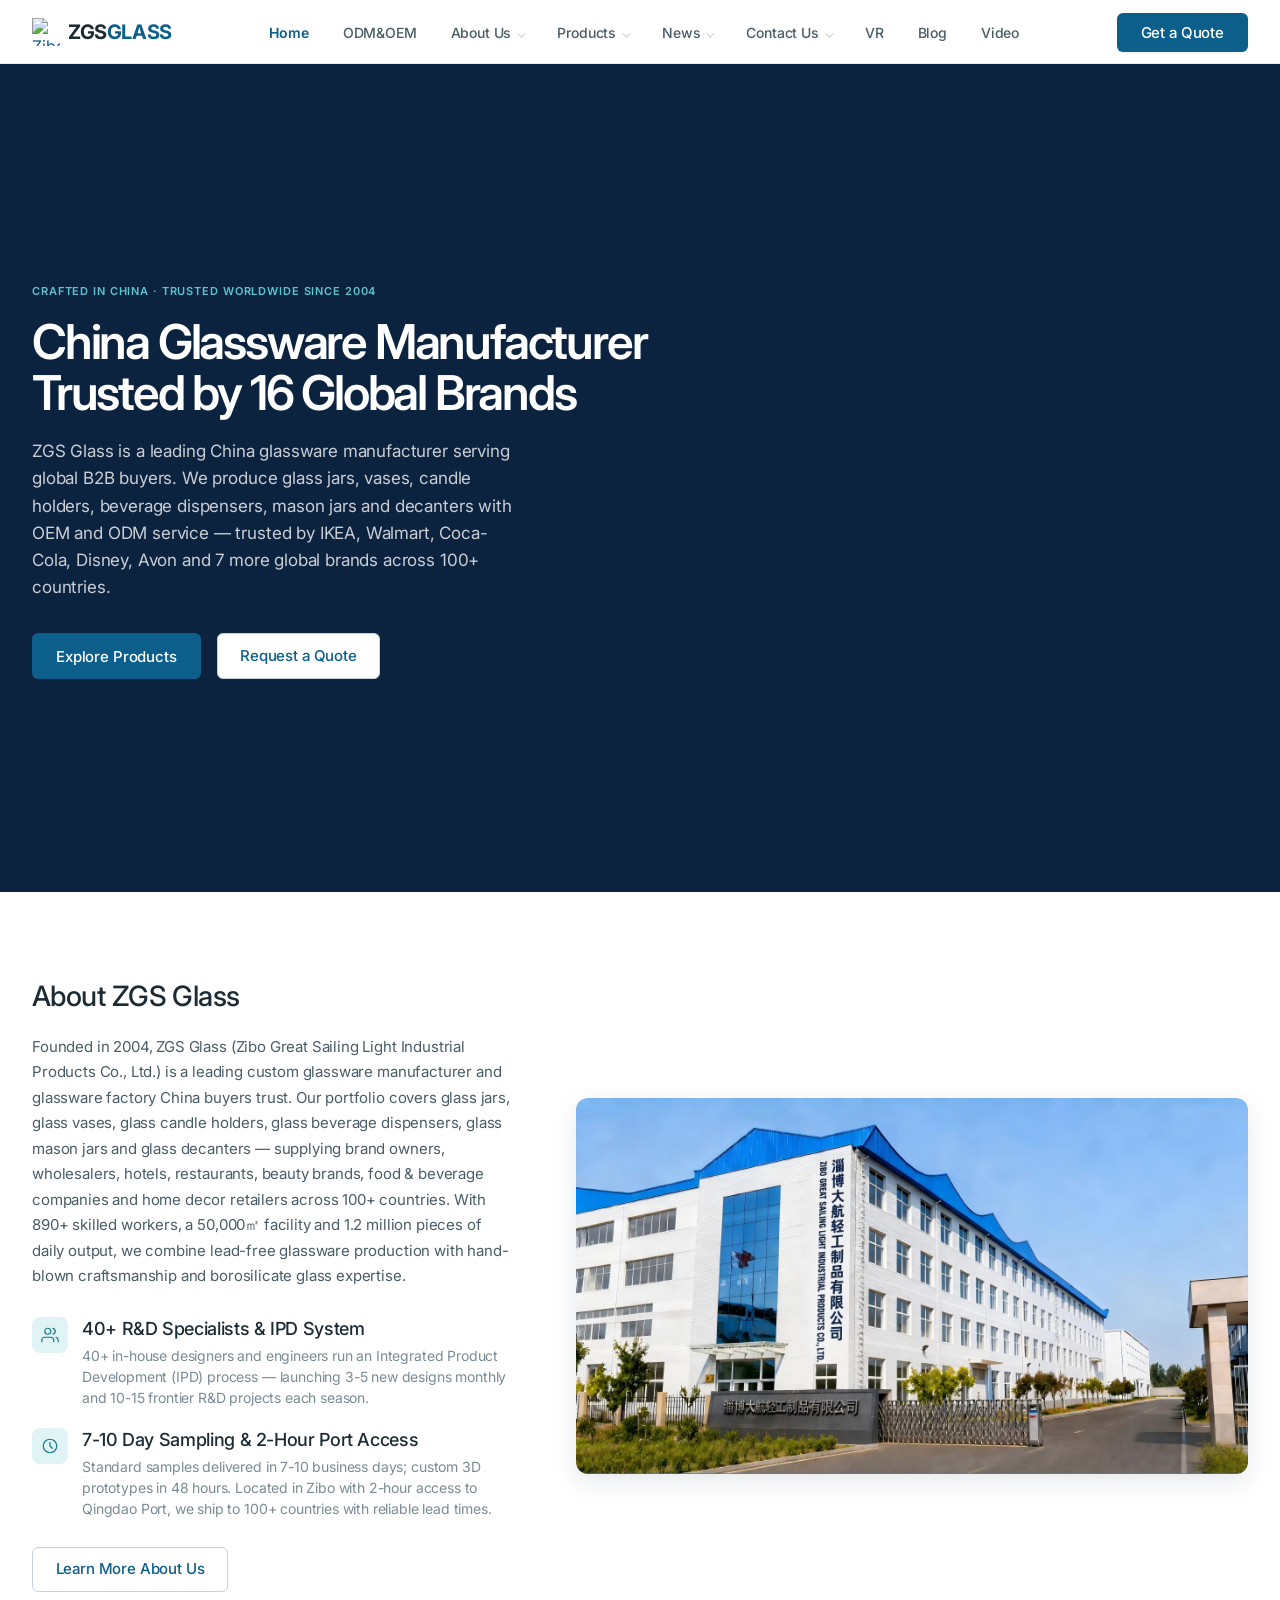
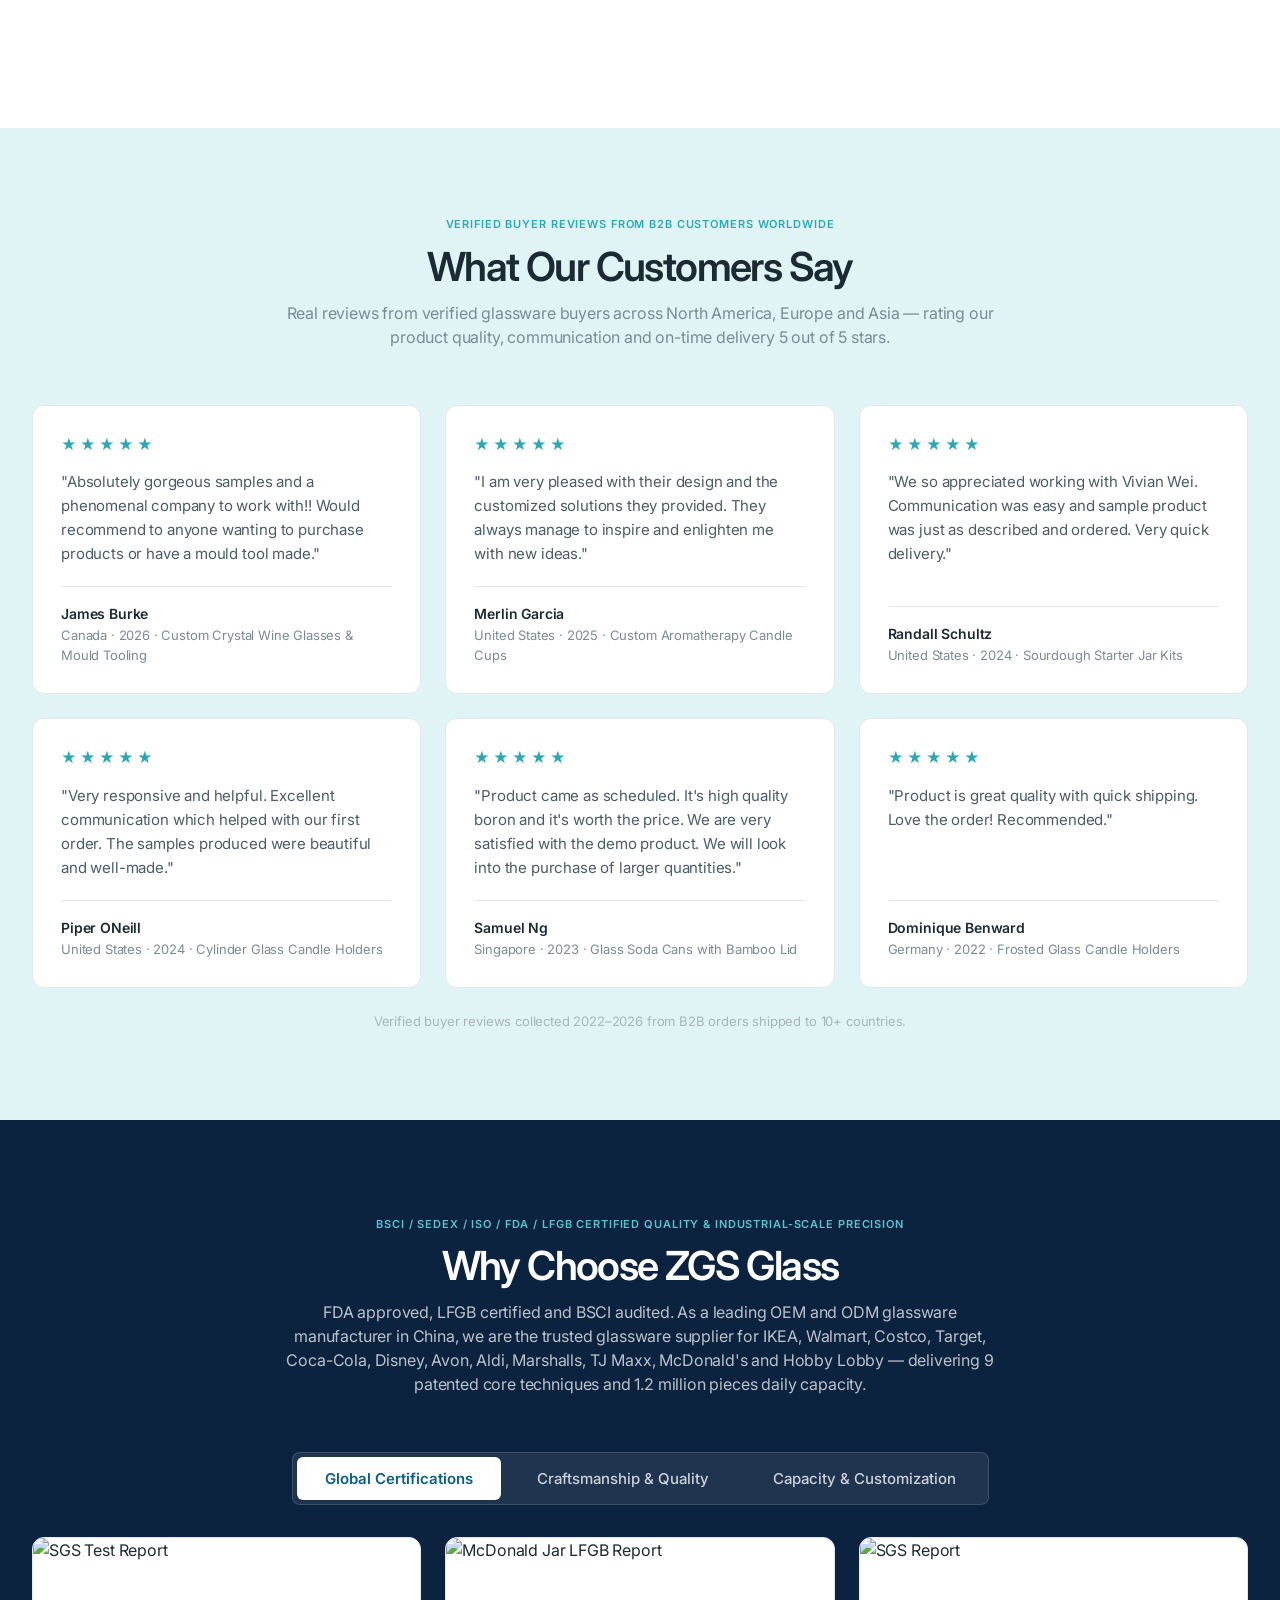
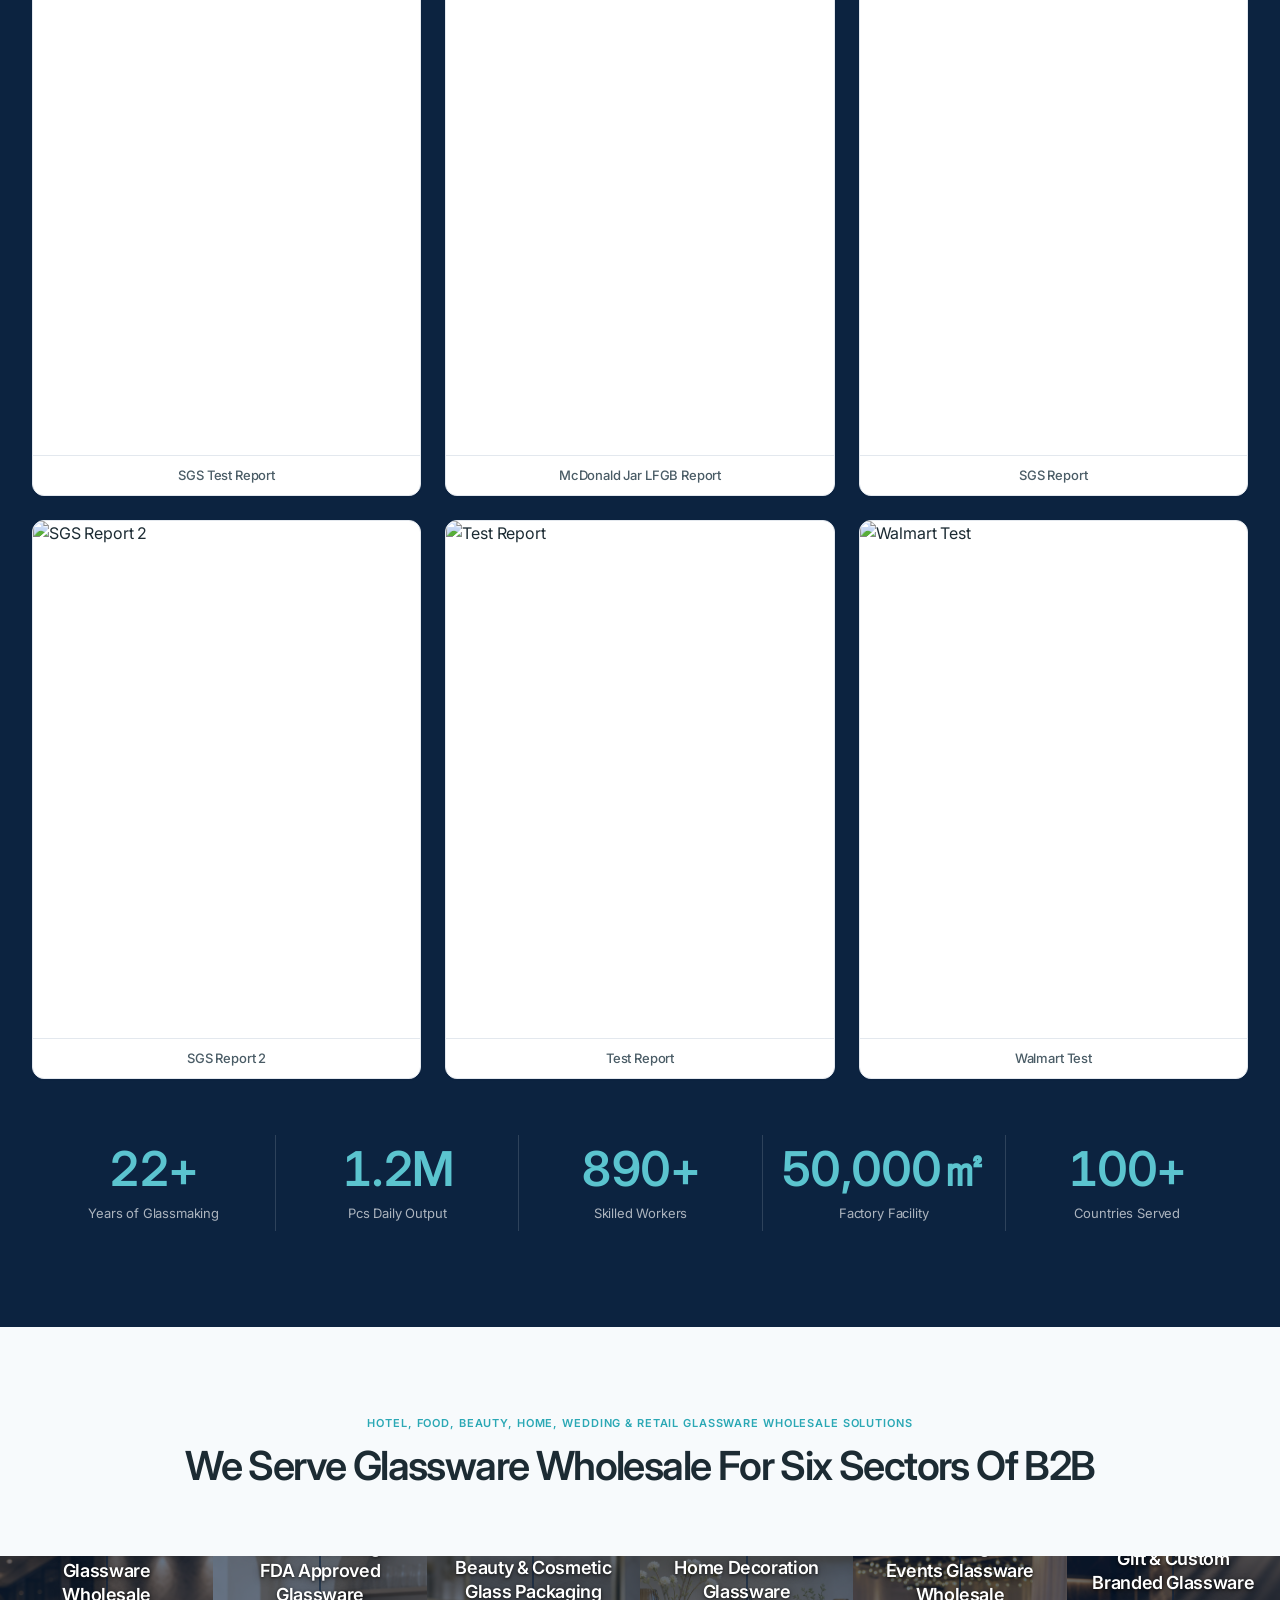
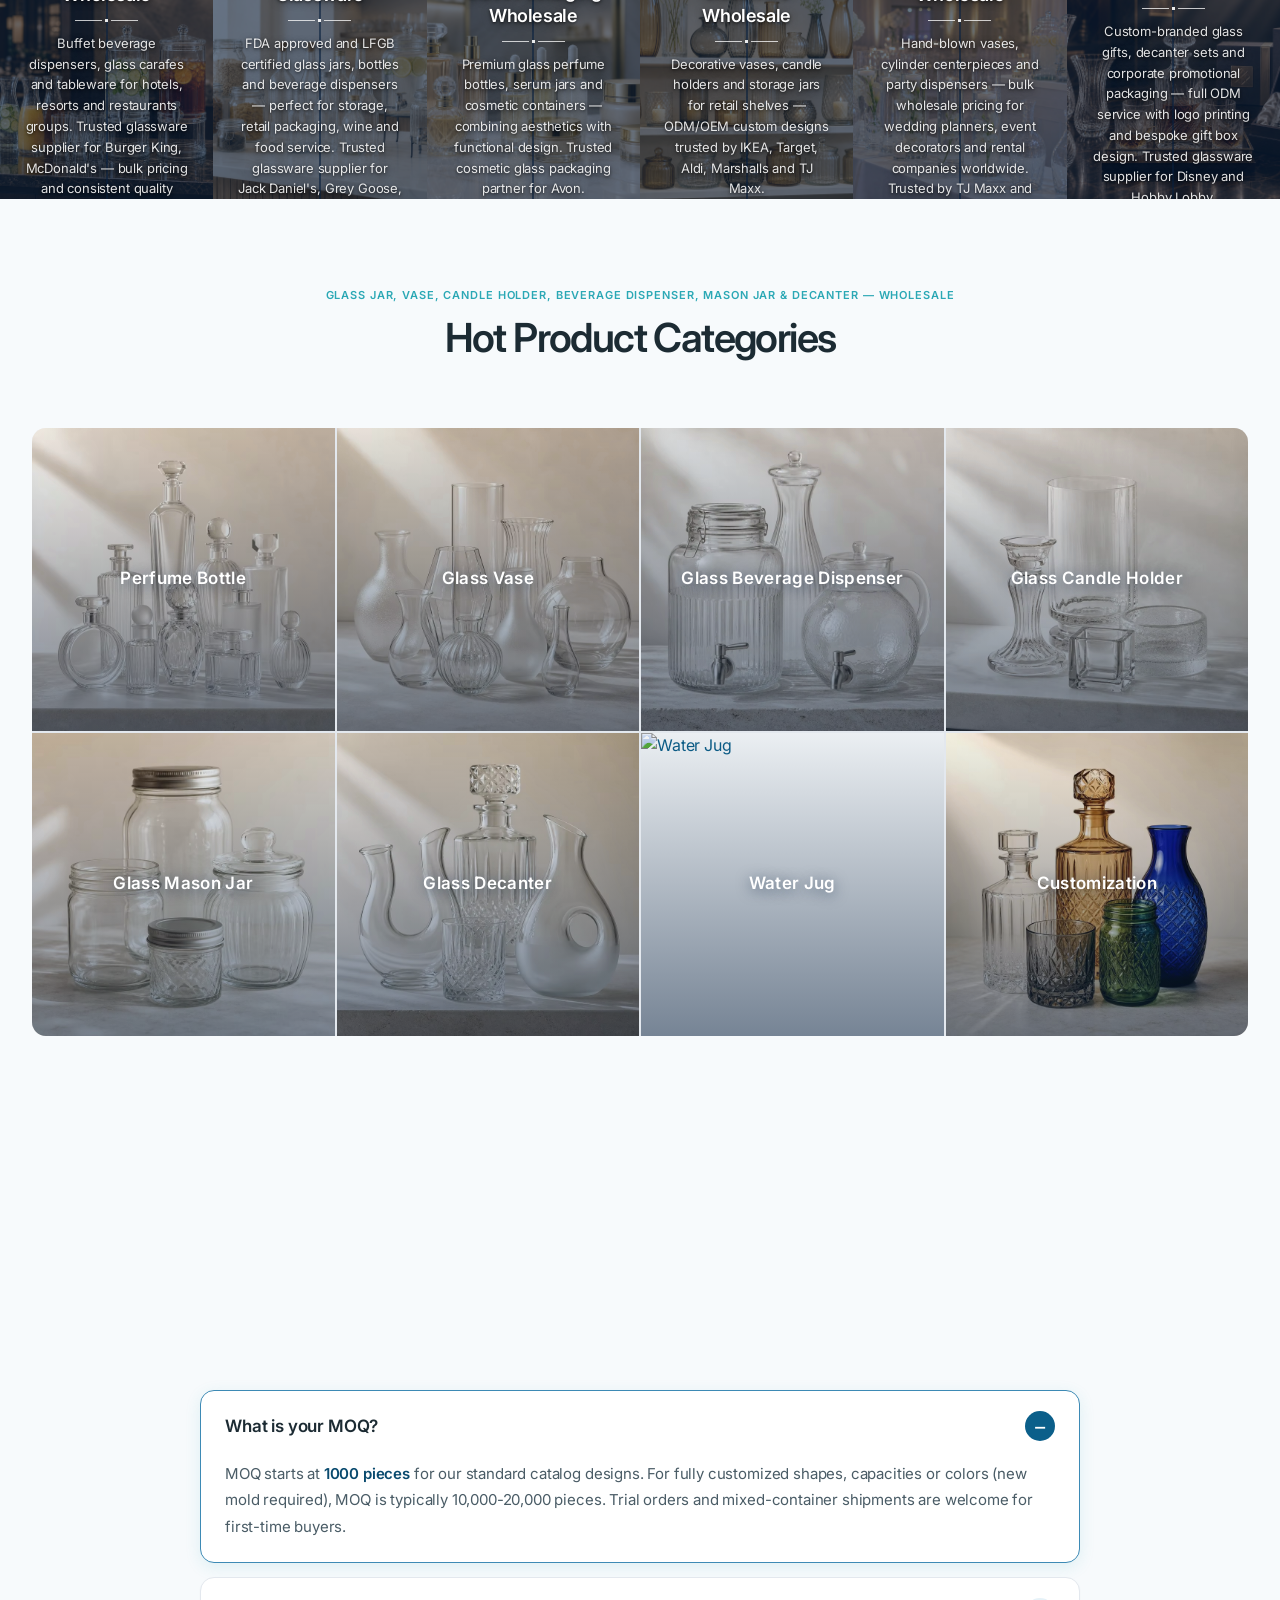
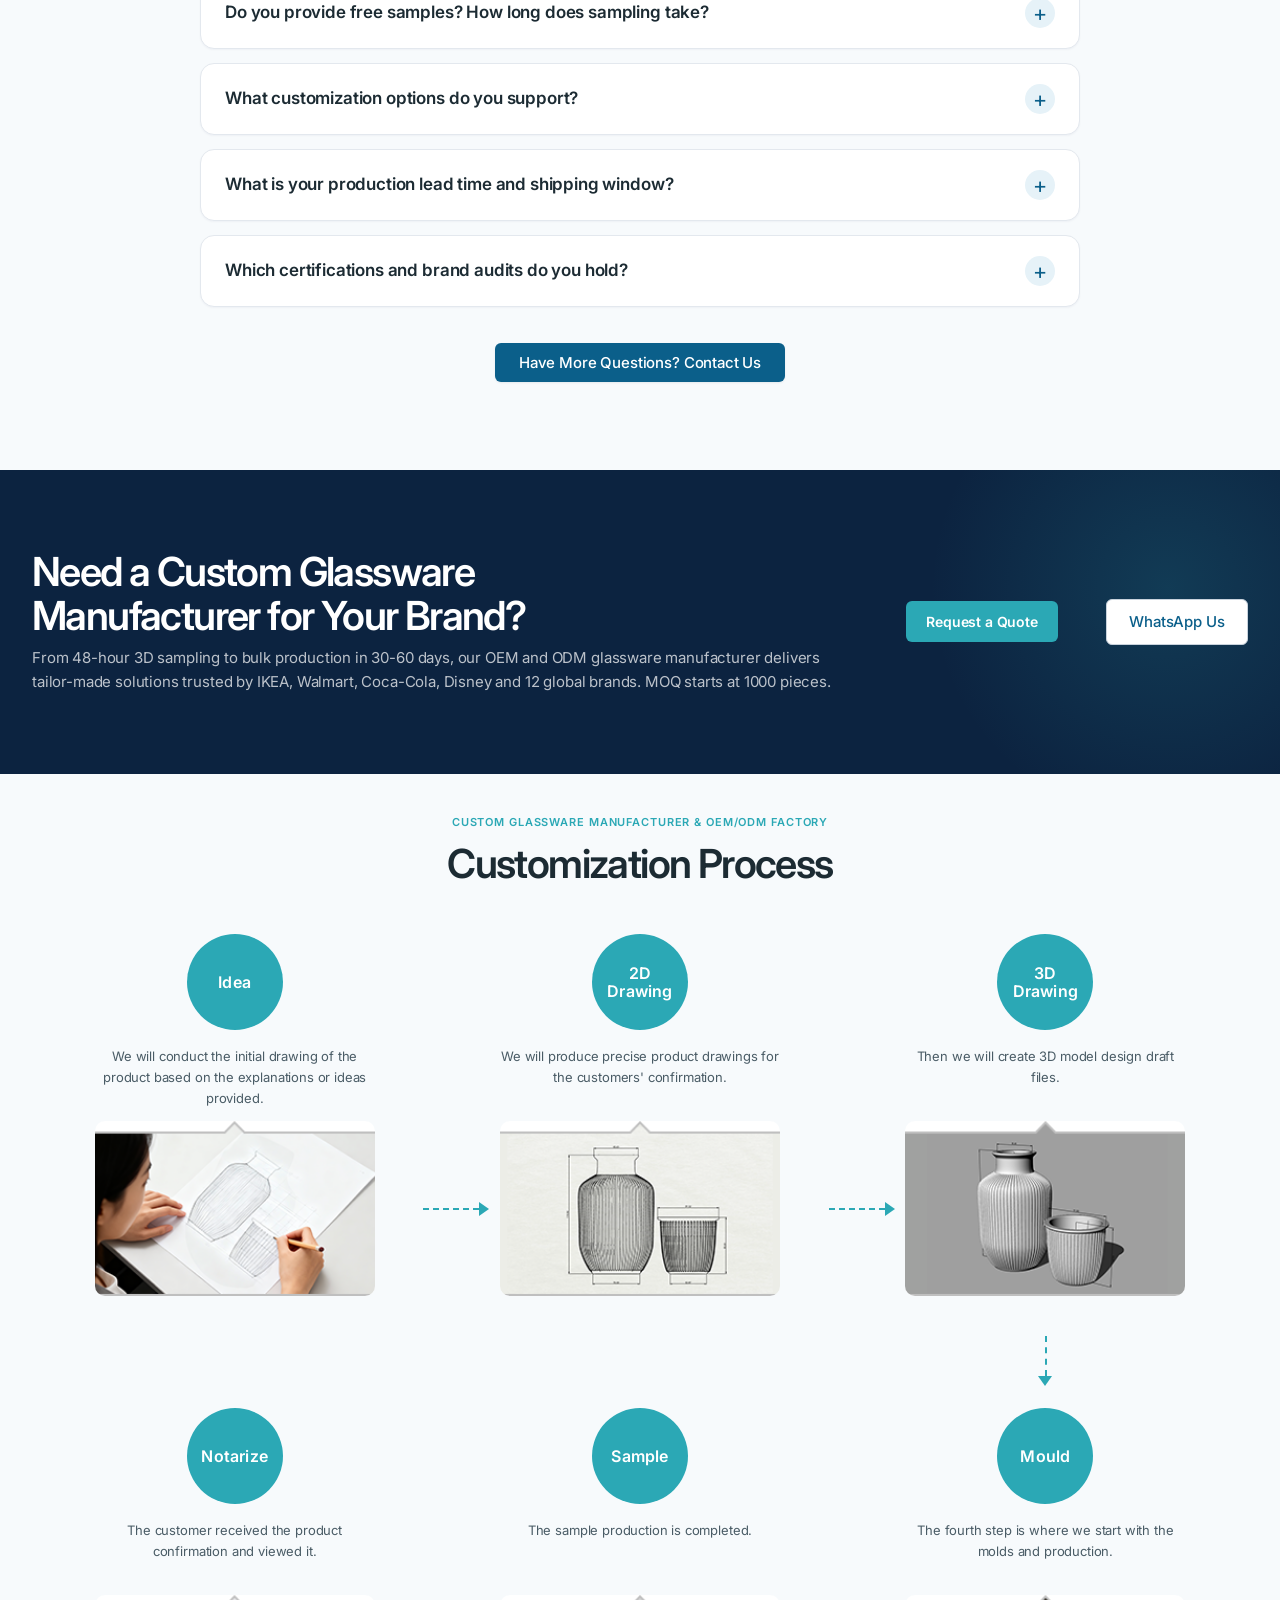
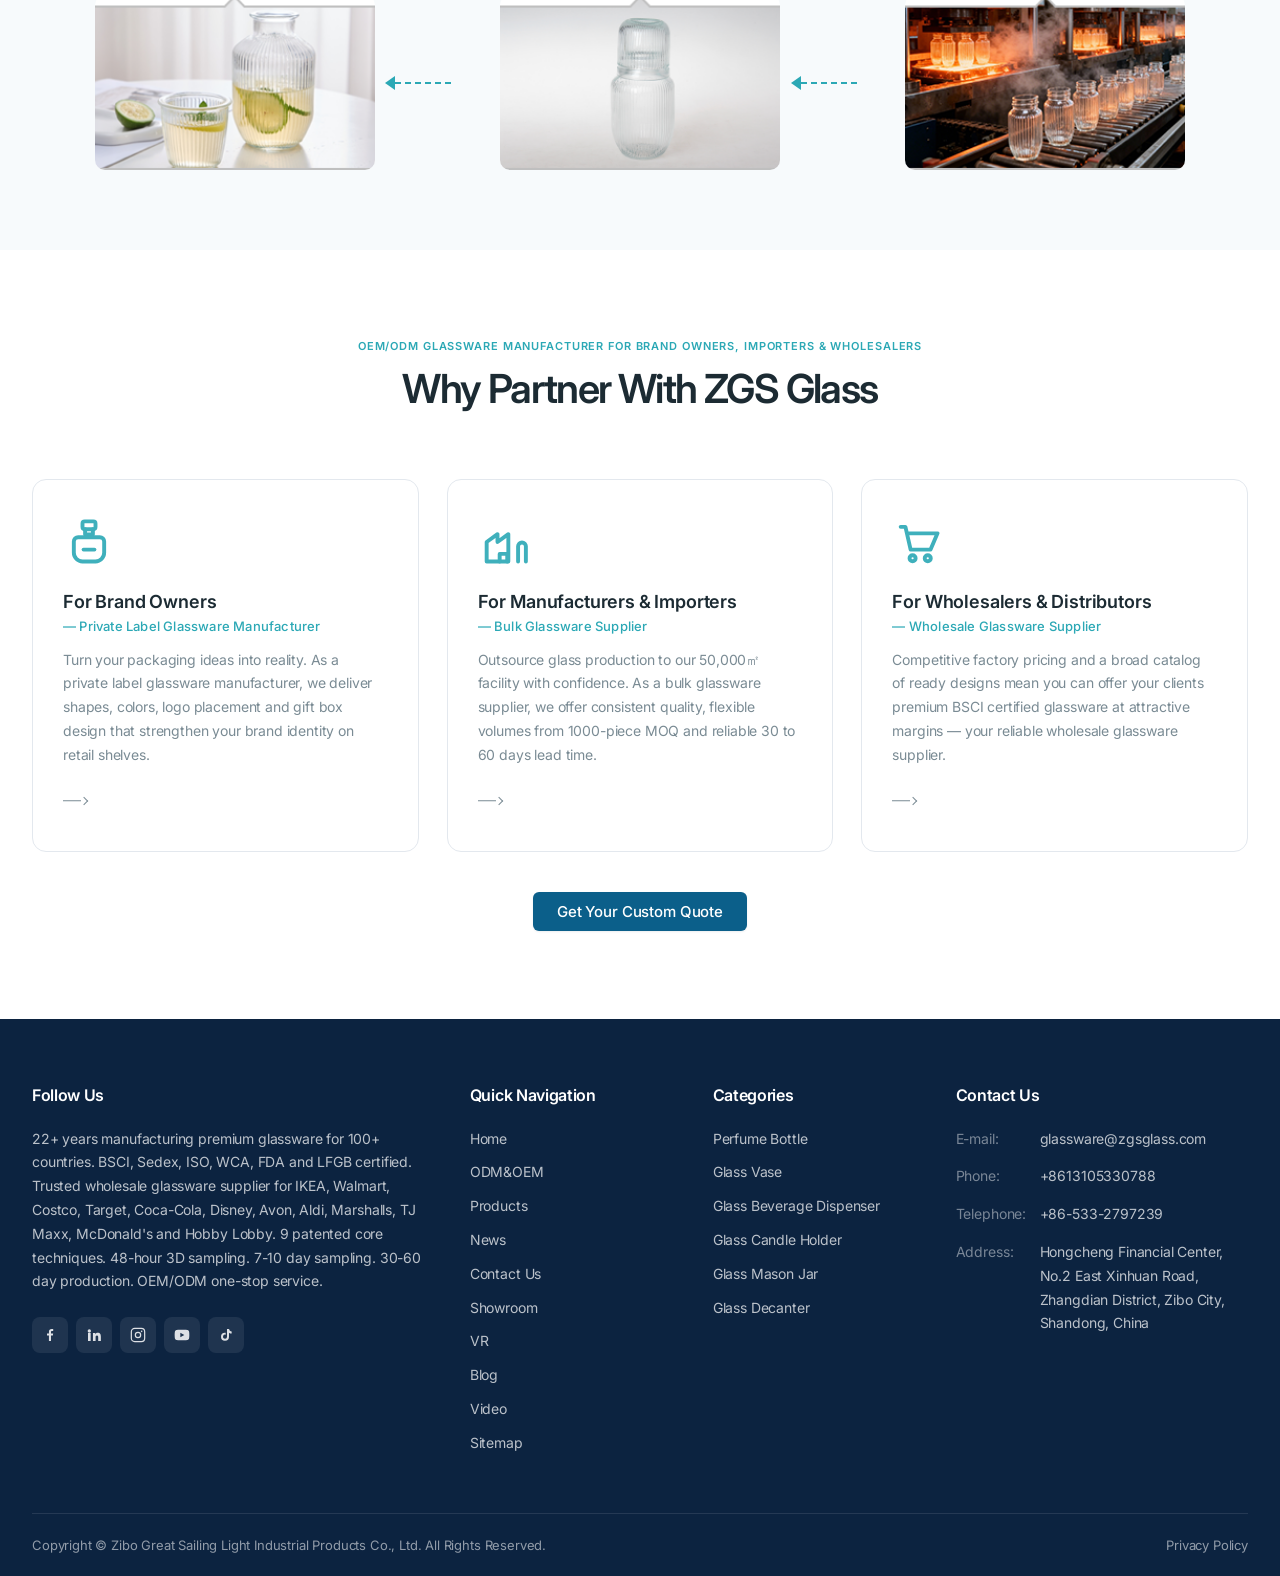
==== commit 0499a26e: "删除logo墙，替换为用户评价" ====
--- a/index.html
+++ b/index.html
@@ -208,62 +208,91 @@
           <img src="images/zgs-factory-photo.jpg" alt="ZGS Glass Factory" />
         </div>
       </div>
-      <div class="container">
-        <ul class="about-stats-row reveal">
-          <li><span class="about-stat-num">22+</span><span class="about-stat-label">Years Experience</span></li>
-          <li><span class="about-stat-num">1.2 Million+</span><span class="about-stat-label">Pieces Daily Output</span>
-          </li>
-          <li><span class="about-stat-num">50,000㎡</span><span class="about-stat-label">Manufacturing Facility</span>
-          </li>
-          <li><span class="about-stat-num">890+</span><span class="about-stat-label">Skilled Workers</span></li>
-        </ul>
-      </div>
     </section>
 
-    <!-- Brands We Work With -->
-    <section class="section brands-section">
+    <!-- Customer Reviews -->
+    <section class="section testimonials-section">
       <div class="container">
         <div class="section-head center reveal">
-          <span class="overline">Trusted by Retail Leaders Worldwide — IKEA, Walmart, Coca-Cola, Disney</span>
-          <h2 class="heading-lg">Brands We Work With</h2>
-          <p>We supply premium glassware to some of the world's most recognized retail and consumer brands. As an OEM
-            glassware manufacturer and BSCI audited glassware factory, we deliver B2B solutions trusted by 12 global
-            leaders across 100+ countries.</p>
-        </div>
-        <div class="brands-grid reveal">
-          <div class="brand-item" title="Bin Dawood"><img src="images/brands/Bin Dawood.png" loading="lazy"
-              alt="Bin Dawood" /></div>
-          <div class="brand-item" title="Coca-Cola"><img src="images/brands/Coca-Cola.png" loading="lazy"
-              alt="Coca-Cola" /></div>
-          <div class="brand-item" title="IKEA"><img src="images/brands/IKEA.png" loading="lazy" alt="IKEA" /></div>
-          <div class="brand-item" title="TJ Maxx"><img src="images/brands/TJ Maxx.png" loading="lazy" alt="TJ Maxx" />
-          </div>
-          <div class="brand-item" title="TESCO"><img src="images/brands/TESCO.png" loading="lazy" alt="TESCO" /></div>
-          <div class="brand-item" title="LuLu"><img src="images/brands/LuLu.png" loading="lazy" alt="LuLu" /></div>
-          <div class="brand-item" title="Sainsbury's"><img src="images/brands/Sainsbury's.png" loading="lazy"
-              alt="Sainsbury's" /></div>
-          <div class="brand-item" title="XXXLutz"><img src="images/brands/xxxlutz.png" loading="lazy" alt="XXXLutz" />
-          </div>
-          <div class="brand-item" title="Hobby Lobby"><img src="images/brands/Hobby Lobby.png" loading="lazy"
-              alt="Hobby Lobby" /></div>
-          <div class="brand-item" title="Maisons du Monde"><img src="images/brands/Maisons du Monde.png" loading="lazy"
-              alt="Maisons du Monde" /></div>
-          <div class="brand-item" title="Marshalls"><img src="images/brands/Marshalls.jpg" loading="lazy"
-              alt="Marshalls" /></div>
-          <div class="brand-item" title="ROSSMANN"><img src="images/brands/ROSSMANN.png" loading="lazy"
-              alt="ROSSMANN" /></div>
-          <div class="brand-item" title="EDEKA"><img src="images/brands/EDEKA.jpg" loading="lazy" alt="EDEKA" /></div>
-          <div class="brand-item" title="ALDI"><img src="images/brands/ALDI.png" loading="lazy" alt="ALDI" /></div>
-          <div class="brand-item" title="Walmart"><img src="images/brands/Walmart.png" loading="lazy" alt="Walmart" />
-          </div>
-          <div class="brand-item" title="Target"><img src="images/brands/Target.png" loading="lazy" alt="Target" />
-          </div>
-        </div>
+          <span class="overline">Verified Buyer Reviews from B2B Customers Worldwide</span>
+          <h2 class="display-lg">What Our Customers Say</h2>
+          <p>Real reviews from verified glassware buyers across North America, Europe and Asia — rating our product
+            quality, communication and on-time delivery 5 out of 5 stars.</p>
+        </div>
+        <div class="testimonials-grid">
+          <figure class="testimonial-card reveal">
+            <div class="testimonial-stars" aria-label="Rated 5 out of 5">★★★★★</div>
+            <blockquote class="testimonial-text">
+              "Absolutely gorgeous samples and a phenomenal company to work with!! Would recommend to anyone wanting to
+              purchase products or have a mould tool made."
+            </blockquote>
+            <figcaption class="testimonial-meta">
+              <span class="testimonial-name">James Burke</span>
+              <span class="testimonial-info">Canada · 2026 · Custom Crystal Wine Glasses &amp; Mould Tooling</span>
+            </figcaption>
+          </figure>
+          <figure class="testimonial-card reveal">
+            <div class="testimonial-stars" aria-label="Rated 5 out of 5">★★★★★</div>
+            <blockquote class="testimonial-text">
+              "I am very pleased with their design and the customized solutions they provided. They always manage to
+              inspire and enlighten me with new ideas."
+            </blockquote>
+            <figcaption class="testimonial-meta">
+              <span class="testimonial-name">Merlin Garcia</span>
+              <span class="testimonial-info">United States · 2025 · Custom Aromatherapy Candle Cups</span>
+            </figcaption>
+          </figure>
+          <figure class="testimonial-card reveal">
+            <div class="testimonial-stars" aria-label="Rated 5 out of 5">★★★★★</div>
+            <blockquote class="testimonial-text">
+              "We so appreciated working with Vivian Wei. Communication was easy and sample product was just as
+              described and ordered. Very quick delivery."
+            </blockquote>
+            <figcaption class="testimonial-meta">
+              <span class="testimonial-name">Randall Schultz</span>
+              <span class="testimonial-info">United States · 2024 · Sourdough Starter Jar Kits</span>
+            </figcaption>
+          </figure>
+          <figure class="testimonial-card reveal">
+            <div class="testimonial-stars" aria-label="Rated 5 out of 5">★★★★★</div>
+            <blockquote class="testimonial-text">
+              "Very responsive and helpful. Excellent communication which helped with our first order. The samples
+              produced were beautiful and well-made."
+            </blockquote>
+            <figcaption class="testimonial-meta">
+              <span class="testimonial-name">Piper ONeill</span>
+              <span class="testimonial-info">United States · 2024 · Cylinder Glass Candle Holders</span>
+            </figcaption>
+          </figure>
+          <figure class="testimonial-card reveal">
+            <div class="testimonial-stars" aria-label="Rated 5 out of 5">★★★★★</div>
+            <blockquote class="testimonial-text">
+              "Product came as scheduled. It's high quality boron and it's worth the price. We are very satisfied with
+              the demo product. We will look into the purchase of larger quantities."
+            </blockquote>
+            <figcaption class="testimonial-meta">
+              <span class="testimonial-name">Samuel Ng</span>
+              <span class="testimonial-info">Singapore · 2023 · Glass Soda Cans with Bamboo Lid</span>
+            </figcaption>
+          </figure>
+          <figure class="testimonial-card reveal">
+            <div class="testimonial-stars" aria-label="Rated 5 out of 5">★★★★★</div>
+            <blockquote class="testimonial-text">
+              "Product is great quality with quick shipping. Love the order! Recommended."
+            </blockquote>
+            <figcaption class="testimonial-meta">
+              <span class="testimonial-name">Dominique Benward</span>
+              <span class="testimonial-info">Germany · 2022 · Frosted Glass Candle Holders</span>
+            </figcaption>
+          </figure>
+        </div>
+        <p class="testimonials-note reveal">Verified buyer reviews collected 2022–2026 from B2B orders shipped to 10+
+          countries.</p>
       </div>
     </section>
 
     <!-- Factory Highlights -->
-    <section class="section section-soft">
+    <section class="section factory-section">
       <div class="container">
         <div class="section-head center reveal">
           <span class="overline">BSCI / Sedex / ISO / FDA / LFGB Certified Quality &amp; Industrial-Scale
@@ -413,6 +442,13 @@
             </div>
           </div>
         </div>
+        <ul class="highpro-stats reveal">
+          <li><span class="hs-num">22+</span><span class="hs-label">Years of Glassmaking</span></li>
+          <li><span class="hs-num">1.2M</span><span class="hs-label">Pcs Daily Output</span></li>
+          <li><span class="hs-num">890+</span><span class="hs-label">Skilled Workers</span></li>
+          <li><span class="hs-num">50,000㎡</span><span class="hs-label">Factory Facility</span></li>
+          <li><span class="hs-num">100+</span><span class="hs-label">Countries Served</span></li>
+        </ul>
       </div>
     </section>
 
@@ -426,7 +462,7 @@
       </div>
       <div class="industry-grid reveal">
         <article class="industry-card">
-          <img src="images/industries/Hotel &amp; Hospitality Glassware Wholesale.png"
+          <img src="images/industries/hotel-hospitality.jpg"
             loading="lazy" alt="Hotel &amp; Hospitality Glassware" />
           <div class="industry-overlay">
             <h4 class="heading-sm">Hotel &amp; Restaurant Glassware Wholesale</h4>
@@ -435,7 +471,7 @@
           </div>
         </article>
         <article class="industry-card">
-          <img src="images/industries/Food &amp; Beverage.png"
+          <img src="images/industries/food-beverage.jpg"
             loading="lazy" alt="Food &amp; Beverage Glass Containers" />
           <div class="industry-overlay">
             <h4 class="heading-sm">Food &amp; Beverage FDA Approved Glassware</h4>
@@ -444,7 +480,7 @@
           </div>
         </article>
         <article class="industry-card">
-          <img src="images/industries/Beauty &amp; Cosmetic.png"
+          <img src="images/industries/beauty-cosmetic.jpg"
             loading="lazy" alt="Beauty &amp; Cosmetic Glass Packaging" />
           <div class="industry-overlay">
             <h4 class="heading-sm">Beauty &amp; Cosmetic Glass Packaging Wholesale</h4>
@@ -453,7 +489,7 @@
           </div>
         </article>
         <article class="industry-card">
-          <img src="images/industries/Home Decoration Glassware.png" loading="lazy"
+          <img src="images/industries/home-decoration.jpg" loading="lazy"
             alt="Home Decor &amp; Retail Glassware" />
           <div class="industry-overlay">
             <h4 class="heading-sm">Home Decoration Glassware Wholesale</h4>
@@ -462,7 +498,7 @@
           </div>
         </article>
         <article class="industry-card">
-          <img src="images/industries/Wedding &amp; Events Glassware.png" loading="lazy"
+          <img src="images/industries/wedding-events.jpg" loading="lazy"
             alt="Wedding &amp; Events Glassware" />
           <div class="industry-overlay">
             <h4 class="heading-sm">Wedding &amp; Events Glassware Wholesale</h4>
@@ -471,7 +507,7 @@
           </div>
         </article>
         <article class="industry-card">
-          <img src="images/industries/Gift &amp; Custom Branded Glassware.png"
+          <img src="images/industries/gift-custom.jpg"
             loading="lazy" alt="Gift &amp; Custom Glassware" />
           <div class="industry-overlay">
             <h4 class="heading-sm">Gift &amp; Custom Branded Glassware</h4>
@@ -488,53 +524,54 @@
         <div class="section-head center reveal">
           <span class="overline">Glass Jar, Vase, Candle Holder, Beverage Dispenser, Mason Jar &amp; Decanter —
             Wholesale</span>
-          <h2 class="heading-lg">Hot Product Categories</h2>
+          <h2 class="display-lg">Hot Product Categories</h2>
         </div>
 
         <div class="category-stage reveal" id="categoryStage">
           <div class="category-grid">
             <a href="https://www.zgs-glass.com/glass-jar/" class="category-card"
-              data-hero="https://www.zgs-glass.com/uploads/35771/list/20250621092133d1830.png"
+              data-hero="images/Product%20Categories/Perfume%20Bottles%20Collection.jpeg"
               data-desc="High-clarity, lead-free glass bottles for luxury fragrances, in custom shapes and capacities.">
-              <img src="https://www.zgs-glass.com/uploads/35771/list/n20250621093416068c3.png" loading="lazy"
+              <img src="images/Product%20Categories/Perfume%20Bottles.jpeg" loading="lazy"
                 alt="Perfume Bottle" />
               <h3 class="category-name">Perfume Bottle</h3>
             </a>
 
             <a href="https://www.zgs-glass.com/glass-vase/" class="category-card"
-              data-hero="https://www.zgs-glass.com/uploads/35771/list/20240814100520d29b0.jpg"
+              data-hero="images/Product%20Categories/Glass%20Vases%20Collection.jpeg"
               data-desc="Hand-blown glass vases in a wide range of shapes and finishes for homes, offices and events.">
-              <img src="https://www.zgs-glass.com/uploads/35771/small/elegant-ribbed-glass-vasea6a93.jpg" loading="lazy"
+              <img src="images/Product%20Categories/Glass%20Vases.jpeg" loading="lazy"
                 alt="Glass Vase" />
               <h3 class="category-name">Glass Vase</h3>
             </a>
 
-            <a href="https://www.zgs-glass.com/glass-dispenser/" class="category-card">
-              <img src="https://www.zgs-glass.com/uploads/35771/small/square-glass-dispenser-with-wood-accentsa8c39.png"
+            <a href="https://www.zgs-glass.com/glass-dispenser/" class="category-card"
+              data-hero="images/Product%20Categories/Glass%20Beverage%20Dispensers%20Collection.jpeg">
+              <img src="images/Product%20Categories/Glass%20Beverage%20Dispensers.jpeg"
                 loading="lazy" alt="Glass Beverage Dispenser" />
               <h3 class="category-name">Glass Beverage Dispenser</h3>
             </a>
 
             <a href="https://www.zgs-glass.com/glass-candle-holder/" class="category-card"
-              data-hero="https://www.zgs-glass.com/uploads/35771/list/202408141050185201b.jpg"
+              data-hero="images/Product%20Categories/Glass%20Candle%20Holders%20Collection.jpeg"
               data-desc="Candle holders and tea-light lanterns crafted to create a warm, ambient glow.">
-              <img src="https://www.zgs-glass.com/uploads/202135771/p202112091447375896204.jpg" loading="lazy"
+              <img src="images/Product%20Categories/Glass%20Candle%20Holders.jpeg" loading="lazy"
                 alt="Glass Candle Holder" />
               <h3 class="category-name">Glass Candle Holder</h3>
             </a>
 
             <a href="https://www.zgs-glass.com/glass-mason-jar/" class="category-card"
-              data-hero="https://www.zgs-glass.com/uploads/35771/list/202408141046483fc14.jpg"
+              data-hero="images/Product%20Categories/Glass%20Mason%20Jars%20Collection.jpeg"
               data-desc="Versatile glass jars for storage, beverages and decor, with lids in multiple finishes.">
-              <img src="https://www.zgs-glass.com/uploads/202135771/p202112091445419736397.jpg" loading="lazy"
+              <img src="images/Product%20Categories/Glass%20Mason%20Jars.jpeg" loading="lazy"
                 alt="Glass Mason Jar" />
               <h3 class="category-name">Glass Mason Jar</h3>
             </a>
 
             <a href="https://www.zgs-glass.com/glass-decanter/" class="category-card"
-              data-hero="https://www.zgs-glass.com/uploads/35771/list/202408141049421b567.jpg"
+              data-hero="images/Product%20Categories/Glass%20Decanters%20Collection.jpeg"
               data-desc="Crystal-clear decanters that aerate and serve whiskey and wine with timeless elegance.">
-              <img src="https://www.zgs-glass.com/uploads/202135771/p202112091446099849724.jpg" loading="lazy"
+              <img src="images/Product%20Categories/Glass%20Decanters.jpeg" loading="lazy"
                 alt="Glass Decanter" />
               <h3 class="category-name">Glass Decanter</h3>
             </a>
@@ -549,9 +586,9 @@
             </a>
 
             <a href="https://www.zgs-glass.com/odm-oem" class="category-card"
-              data-hero="https://www.zgs-glass.com/uploads/35771/page/p20250721094348b4b32.jpg"
+              data-hero="images/Product%20Categories/Customization%20Collections.jpeg"
               data-desc="ODM/OEM service: custom shapes, capacities, colors and branding to match your market.">
-              <img src="https://www.zgs-glass.com/uploads/35771/page/p202507210943458031d.jpg" loading="lazy"
+              <img src="images/Product%20Categories/Customization.jpeg" loading="lazy"
                 alt="Customization" />
               <h3 class="category-name">Customization</h3>
             </a>
@@ -679,7 +716,7 @@
     <section class="cta-band">
       <div class="container cta-inner">
         <div>
-          <h3 class="heading-lg">Need a Custom Glassware Manufacturer for Your Brand?</h3>
+          <h3 class="display-lg">Need a Custom Glassware Manufacturer for Your Brand?</h3>
           <p>From 48-hour 3D sampling to bulk production in 30-60 days, our OEM and ODM glassware manufacturer delivers
             tailor-made solutions trusted by IKEA, Walmart, Coca-Cola, Disney and 12 global brands. MOQ starts at 1000
             pieces.</p>
@@ -695,97 +732,58 @@
       <div class="container">
         <div class="section-head center reveal">
           <span class="overline">Custom Glassware Manufacturer &amp; OEM/ODM Factory</span>
-          <h2 class="heading-lg">Customization Process</h2>
+          <h2 class="display-lg">Customization Process</h2>
         </div>
         <ol class="process-grid">
+          <!-- Row 1: Idea → 2D Drawing → 3D Drawing -->
           <li class="process-item reveal">
+            <h3 class="process-badge">Idea</h3>
+            <p class="process-desc">We will conduct the initial drawing of the product based on the explanations or ideas provided.</p>
             <div class="process-img">
-              <img src="https://www.zgs-glass.com/uploads/35771/page/p202507210943458031d.jpg" loading="lazy"
-                alt="Submit Requirement" />
-            </div>
-            <div class="process-head">
-              <span class="process-step">01</span>
-              <h3>Submit Requirement</h3>
-            </div>
-            <p>Share your design concept, capacity, quantity and target market.</p>
+              <img src="images/Customization%20Process/1%20%20%20idea.png" loading="lazy"
+                alt="Idea" />
+            </div>
           </li>
           <li class="process-item reveal">
+            <h3 class="process-badge">2D Drawing</h3>
+            <p class="process-desc">We will produce precise product drawings for the customers' confirmation.</p>
             <div class="process-img">
-              <img src="https://www.zgs-glass.com/uploads/35771/page/p20250721094348b4b32.jpg" loading="lazy"
-                alt="Requirement Analysis" />
-            </div>
-            <div class="process-head">
-              <span class="process-step">02</span>
-              <h3>Requirement Analysis</h3>
-            </div>
-            <p>Our R&amp;D team evaluates feasibility, materials and production route.</p>
+              <img src="images/Customization%20Process/2%20%202D%20drawing.png" loading="lazy"
+                alt="2D Drawing" />
+            </div>
           </li>
           <li class="process-item reveal">
+            <h3 class="process-badge">3D Drawing</h3>
+            <p class="process-desc">Then we will create 3D model design draft files.</p>
             <div class="process-img">
-              <img src="https://www.zgs-glass.com/uploads/35771/page/p20250721094351181a0.jpg" loading="lazy"
-                alt="Negotiation and Agreement" />
-            </div>
-            <div class="process-head">
-              <span class="process-step">03</span>
-              <h3>Negotiation &amp; Agreement</h3>
-            </div>
-            <p>Confirm pricing, lead time, certifications and contract terms.</p>
+              <img src="images/Customization%20Process/3%20%203D%20drawing.png" loading="lazy"
+                alt="3D Drawing" />
+            </div>
+          </li>
+          <!-- Row 2: Notarize ← Sample ← Mould (flow runs right→left) -->
+          <li class="process-item reveal">
+            <h3 class="process-badge">Notarize</h3>
+            <p class="process-desc">The customer received the product confirmation and viewed it.</p>
+            <div class="process-img">
+              <img src="images/Customization%20Process/6%20%20Notarize.png" loading="lazy"
+                alt="Notarize" />
+            </div>
           </li>
           <li class="process-item reveal">
+            <h3 class="process-badge">Sample</h3>
+            <p class="process-desc">The sample production is completed.</p>
             <div class="process-img">
-              <img src="https://www.zgs-glass.com/uploads/35771/page/p202507210943531a104.jpg" loading="lazy"
-                alt="Making Prototype" />
-            </div>
-            <div class="process-head">
-              <span class="process-step">04</span>
-              <h3>3D Prototype in 48 Hours</h3>
-            </div>
-            <p>Receive a 3D-printed prototype within 48 hours for design review.</p>
+              <img src="images/Customization%20Process/5%20%20%20sample.png" loading="lazy"
+                alt="Sample" />
+            </div>
           </li>
           <li class="process-item reveal">
+            <h3 class="process-badge">Mould</h3>
+            <p class="process-desc">The fourth step is where we start with the molds and production.</p>
             <div class="process-img">
-              <img src="https://www.zgs-glass.com/uploads/35771/page/p202507210943564cad1.jpg" loading="lazy"
-                alt="Custom Molding" />
-            </div>
-            <div class="process-head">
-              <span class="process-step">05</span>
-              <h3>Custom Molding</h3>
-            </div>
-            <p>Bespoke tooling for shapes, textures and decorative finishes.</p>
-          </li>
-          <li class="process-item reveal">
-            <div class="process-img">
-              <img src="https://www.zgs-glass.com/uploads/35771/page/p20250721094359796f3.jpg" loading="lazy"
-                alt="Sample Confirming" />
-            </div>
-            <div class="process-head">
-              <span class="process-step">06</span>
-              <h3>Sample Confirming</h3>
-            </div>
-            <p>Physical sample delivered in 3 working days for your final approval.</p>
-          </li>
-          <li class="process-item reveal">
-            <div class="process-img">
-              <img src="https://www.zgs-glass.com/uploads/35771/page/p20250721094403693a6.jpg" loading="lazy"
-                alt="Bulk Production" />
-            </div>
-            <div class="process-head">
-              <span class="process-step">07</span>
-              <h3>Bulk Production</h3>
-            </div>
-            <p>Mass production in 30-60 days at 1.2 million pcs/day capacity — reliable lead times for every container.
-            </p>
-          </li>
-          <li class="process-item reveal">
-            <div class="process-img">
-              <img src="https://www.zgs-glass.com/uploads/35771/page/p2025072109441543c93.jpg" loading="lazy"
-                alt="Quality Inspection" />
-            </div>
-            <div class="process-head">
-              <span class="process-step">08</span>
-              <h3>Quality Inspection</h3>
-            </div>
-            <p>100 dishwasher cycle tests, FDA/LFGB compliance and shipment QC.</p>
+              <img src="images/Customization%20Process/4%20mould.png" loading="lazy"
+                alt="Mould" />
+            </div>
           </li>
         </ol>
       </div>
@@ -796,7 +794,7 @@
       <div class="container">
         <div class="section-head center reveal">
           <span class="overline">OEM/ODM Glassware Manufacturer for Brand Owners, Importers &amp; Wholesalers</span>
-          <h2 class="heading-lg">Why Partner With ZGS Glass</h2>
+          <h2 class="display-lg">Why Partner With ZGS Glass</h2>
         </div>
         <div class="partner-grid">
           <div class="partner-card reveal">
--- a/css/style.css
+++ b/css/style.css
@@ -660,7 +660,8 @@
 }
 .hero-slider {
   position: relative;
-  height: 760px;
+  height: min(92vh, 900px);               /* full-viewport hero, feemio style */
+  min-height: 560px;
 }
 .hero-slide {
   position: absolute;
@@ -731,14 +732,14 @@
 }
 /* ---------- 9. Section 通用 ---------- */
 .section {
-  padding: 64px 0;
+  padding: 88px 0;                        /* feemio-style breathing room */
 }
 .section-soft {
   background-color: var(--color-canvas-soft);
 }
 .section-head {
-  max-width: 640px;
-  margin-bottom: 48px;
+  max-width: 720px;
+  margin-bottom: 56px;
 }
 .section-head.center {
   margin-left: auto;
@@ -821,88 +822,68 @@
   object-fit: cover;
   display: block;
 }
-.about-stats-row {
+
+/* ---------- 10.5 客户评价 ---------- */
+.testimonials-grid {
   display: grid;
-  grid-template-columns: repeat(4, 1fr);
-  gap: 32px;
-  padding-top: 32px;
+  grid-template-columns: repeat(3, 1fr);
+  gap: 24px;
+}
+.testimonial-card {
+  display: flex;
+  flex-direction: column;
+  background-color: var(--color-canvas);
+  border: 1px solid var(--color-hairline);
+  border-radius: 12px;
+  padding: 28px;
+  transition: transform 0.32s ease, box-shadow 0.32s ease, border-color 0.32s ease;
+}
+.testimonial-card:hover {
+  transform: translateY(-2px);
+  border-color: var(--color-hairline-strong);
+  box-shadow: var(--shadow-md);
+}
+.testimonial-stars {
+  color: var(--color-accent);
+  font-size: 15px;
+  letter-spacing: 3px;
+  margin-bottom: 14px;
+}
+.testimonial-text {
+  margin: 0 0 20px;
+  font-size: 15px;
+  line-height: 1.6;
+  color: var(--color-ink-secondary);
+  flex-grow: 1;                           /* equal-height cards, meta pinned to bottom */
+}
+.testimonial-meta {
+  display: flex;
+  flex-direction: column;
+  gap: 2px;
+  padding-top: 16px;
   border-top: 1px solid var(--color-hairline);
 }
-.about-stats-row li {
-  text-align: center;
-}
-.about-stat-num {
-  display: block;
-  font-size: 36px;
+.testimonial-name {
+  font-size: 14px;
   font-weight: 600;
-  color: var(--color-primary);
-  line-height: 1.1;
-  font-variant-numeric: tabular-nums;
-  letter-spacing: -0.72px;
-}
-.about-stat-label {
-  display: block;
+  color: var(--color-ink);
+}
+.testimonial-info {
   font-size: 13px;
   color: var(--color-ink-muted);
-  margin-top: 6px;
-}
-
-/* ---------- 10.5 合作品牌 Logo 墙 ---------- */
-.brands-grid {
-  display: grid;
-  grid-template-columns: repeat(6, 1fr);
-  gap: 24px;
-}
-.brand-item {
-  display: flex;
-  align-items: center;
-  justify-content: center;
-  height: 96px;
-  padding: 16px 20px;
-  transition: transform 0.35s cubic-bezier(0.34, 1.56, 0.64, 1), box-shadow 0.35s ease;
-  cursor: pointer;
-  border-radius: 12px;
-}
-.brand-item:hover {
-  transform: translateY(-6px) scale(1.03);
-  box-shadow: var(--shadow-xs);
-}
-.brand-item img {
-  max-width: 100%;
-  max-height: 100%;
-  width: auto;
-  height: auto;
-  object-fit: contain;
-  display: block;
-  filter: grayscale(1) brightness(0.92) contrast(1.1);
-  opacity: 0.75;
-  transition: filter 0.3s ease, opacity 0.3s ease, transform 0.3s ease;
-}
-.brand-item:hover img {
-  filter: grayscale(0) brightness(1) contrast(1);
-  opacity: 1;
-  transform: scale(1.08);
-}
-.brand-text {
-  font-size: 26px;
-  font-weight: 600;
-  letter-spacing: 0.1em;
-  text-transform: uppercase;
-  color: var(--color-ink-secondary);
-  white-space: nowrap;
-}
-@media (min-width: 1024px) {
-  /* 桌面 6 列：第 3 行只有 4 个，从第 2 列起显示，实现居中 */
-  .brand-item:nth-child(13) { grid-column: 2; }
+}
+.testimonials-note {
+  margin-top: 24px;
+  text-align: center;
+  font-size: 13px;
+  color: var(--color-ink-faint);
 }
 @media (max-width: 1023px) {
-  .brands-grid { grid-template-columns: repeat(4, 1fr); }
+  .testimonials-grid { grid-template-columns: repeat(2, 1fr); }
 }
 @media (max-width: 767px) {
-  .brands-grid { grid-template-columns: repeat(3, 1fr); gap: 8px; }
-  .brand-item { height: 68px; padding: 10px 8px; }
-  /* 移动端 3 列：最后 1 个单独一行，居中 */
-  .brand-item:nth-child(16) { grid-column: 2; }
+  .testimonials-grid { grid-template-columns: 1fr; gap: 16px; }
+  .testimonial-card { padding: 22px; }
 }
 
 /* ---------- 11. 工厂实力 / 顶部 tabs + 通屏面板 ---------- */
@@ -1253,6 +1234,46 @@
 .hs-label {
   font-size: 13px;
   color: var(--color-ink-muted);
+}
+
+/* === Factory section — Brand Navy 大色块（feemio-style bold band） === */
+.factory-section {
+  background-color: var(--color-brand-dark);
+  padding: 96px 0;
+}
+.factory-section .section-head h2 { color: var(--color-on-dark); }
+.factory-section .section-head .overline { color: var(--color-accent-soft); }
+.factory-section .section-head p { color: rgba(255, 255, 255, 0.72); }
+.factory-section .highpro-tabs {
+  background-color: rgba(255, 255, 255, 0.08);
+  border-color: rgba(255, 255, 255, 0.14);
+}
+.factory-section .highpro-tab { color: rgba(255, 255, 255, 0.78); }
+.factory-section .highpro-tab:hover { color: #fff; }
+.factory-section .highpro-tab.active {
+  background-color: var(--color-canvas);
+  color: var(--color-primary);
+}
+.factory-section .highpro-stats {
+  margin-top: 56px;
+  background-color: transparent;
+  border: none;
+  border-radius: 0;
+}
+.factory-section .highpro-stats li {
+  border-left-color: rgba(255, 255, 255, 0.14);
+  padding: 8px 16px;
+}
+.factory-section .hs-num {
+  font-size: 48px;
+  color: var(--color-accent-soft);
+  letter-spacing: -1.4px;
+}
+.factory-section .hs-label { color: rgba(255, 255, 255, 0.66); }
+
+/* === Customer Reviews — Teal Tint 大色块 === */
+.testimonials-section {
+  background-color: var(--color-accent-tint);
 }
 
 /* ---------- 12. Hot Categories / 产品分类 ---------- */
@@ -1379,7 +1400,7 @@
 /* ---------- 13. Write To Us / CTA ---------- */
 .cta-band {
   background-color: var(--color-brand-dark);
-  padding: 64px 0;
+  padding: 80px 0;
   position: relative;
   overflow: hidden;
 }
@@ -1415,89 +1436,191 @@
   line-height: 1.6;
 }
 
-/* ---------- 14. Customization Process（定制流程） ---------- */
+/* ---------- 14. Customization Process (Snake layout) ---------- */
+.process-section {
+  padding: 40px 0 48px;                   /* compact spacing per design.md */
+  background-color: var(--color-canvas-soft);
+}
+.process-section .section-head { margin-bottom: 20px; }
 .process-grid {
   display: grid;
-  grid-template-columns: repeat(4, 1fr);
-  gap: 24px;
+  grid-template-columns: repeat(3, 1fr);
+  row-gap: 64px;                          /* room for the 3→Mould down arrow */
   margin: 0;
   padding: 0;
   list-style: none;
 }
 .process-item {
-  position: relative;
-  border-radius: 14px;
-  overflow: hidden;
-  border: 1px solid var(--color-hairline);
-  background-color: var(--color-canvas);
-  transition: transform 0.32s ease, box-shadow 0.32s ease, border-color 0.32s ease;
-}
-.process-item:hover {
-  transform: translateY(-4px);
-  border-color: var(--color-hairline-strong);
-  box-shadow: var(--shadow-sm);
+  position: relative;                     /* anchor for the arrow pseudo-elements */
+  display: flex;
+  flex-direction: column;
+  align-items: center;
+  text-align: center;
+  padding: 16px 16px 32px;
+}
+
+/* Round title badge (h3 keeps the SEO outline) */
+.process-badge {
+  display: flex;
+  align-items: center;
+  justify-content: center;
+  text-align: center;
+  width: 96px;
+  height: 96px;
+  padding: 0 14px;                        /* 68px text box → "2D Drawing" wraps to two lines */
+  border-radius: 50%;
+  background-color: var(--color-accent);  /* Crystal Teal — icon accents per design.md */
+  color: var(--color-on-dark);
+  font-size: 16px;
+  font-weight: 600;
+  line-height: 1.15;
+  letter-spacing: 0.2px;
+  flex-shrink: 0;
+  margin: 0 0 16px;
+  cursor: default;
+  transition: transform 0.28s ease, background-color 0.28s ease, box-shadow 0.28s ease;
+}
+/* Badge hover: lift like a card being picked up (design.md) */
+.process-item:hover .process-badge {
+  transform: translateY(-2px);
+  background-color: var(--color-accent-press);
+  box-shadow: var(--shadow-teal);
+}
+.process-desc {
+  margin: 0 0 12px;
+  font-size: 13px;
+  line-height: 1.6;
+  color: var(--color-ink-secondary);
+  max-width: 280px;
+  min-height: 63px;                       /* fixed 3-line box keeps every image aligned */
 }
 .process-img {
   position: relative;
-  overflow: hidden;
-  aspect-ratio: 700 / 466;
-  background-color: var(--color-canvas-soft);
+  width: 100%;
+  max-width: 280px;
+  aspect-ratio: 16 / 10;
+  border-radius: 10px;
+  background-color: var(--color-canvas);
+  transition: box-shadow 0.32s ease;
 }
 .process-img img {
+  display: block;
   width: 100%;
   height: 100%;
   object-fit: cover;
+  border-radius: 10px;
   transition: transform 0.55s cubic-bezier(0.16, 1, 0.3, 1);
 }
-.process-item:hover .process-img img {
-  transform: scale(1.06);
-}
-.process-img::after {
+.process-item:hover .process-img img { transform: scale(1.04); }
+.process-item:hover .process-img { box-shadow: var(--shadow-md); }
+
+/* (image-top chevron removed per design) */
+
+/* ----- Dashed arrows between steps -----
+   ::after = dashed line, ::before = solid triangle head.
+   Arrows live on the li itself, so they always follow the card. */
+/* Steps 1–2: arrow pointing right (line ends at the column edge) */
+.process-item:nth-child(1)::after,
+.process-item:nth-child(2)::after {
   content: "";
   position: absolute;
-  inset: 0;
-  background: linear-gradient(180deg, rgba(12, 35, 64, 0.05), rgba(12, 35, 64, 0.42));
-}
-.process-step {
-  display: inline-flex;
-  align-items: center;
-  justify-content: center;
-  flex-shrink: 0;
-  width: 40px;
+  left: calc(100% - 14px);
+  bottom: 118px;                          /* aligned with the image mid-height */
+  width: 56px;
+  height: 0;
+  border-top: 2px dashed var(--color-accent);
+}
+.process-item:nth-child(1)::before,
+.process-item:nth-child(2)::before {
+  content: "";
+  position: absolute;
+  right: -52px;
+  bottom: 112px;
+  width: 0;
+  height: 0;
+  border-left: 10px solid var(--color-accent);        /* triangle pointing right */
+  border-top: 7px solid transparent;
+  border-bottom: 7px solid transparent;
+}
+
+/* Step 3: arrow pointing down to Mould (same column, next row) */
+.process-item:nth-child(3)::after {
+  content: "";
+  position: absolute;
+  top: calc(100% + 8px);
+  left: 50%;
+  width: 0;
   height: 40px;
-  border-radius: 50%;
-  background-color: var(--color-accent);
-  color: #fff;
-  font-size: 15px;
-  font-weight: 700;
-  line-height: 1;
-  font-variant-numeric: tabular-nums;
-  box-shadow: 0 4px 14px rgba(12, 35, 64, 0.18);
-  transition: transform 0.35s cubic-bezier(0.16, 1, 0.3, 1), background-color 0.3s ease;
-}
-.process-item:hover .process-step {
-  transform: scale(1.08);
-  background-color: var(--color-accent-press);
-}
-.process-head {
-  display: flex;
-  align-items: center;
-  justify-content: center;
-  gap: 10px;
-  padding: 16px 18px 0;
-}
-.process-item h3 {
-  margin: 0;
-  padding: 0;
-  font-size: 15px;
-  font-weight: 600;
-  color: var(--color-ink);
-}
-.process-item > p {
-  margin: 0;
-  padding: 12px 18px 20px;
-  font-size: 14px;
-  line-height: 1.6;
+  border-left: 2px dashed var(--color-accent);
+}
+.process-item:nth-child(3)::before {
+  content: "";
+  position: absolute;
+  top: calc(100% + 48px);
+  left: 50%;
+  transform: translateX(-50%);
+  width: 0;
+  height: 0;
+  border-left: 7px solid transparent;
+  border-right: 7px solid transparent;
+  border-top: 10px solid var(--color-accent);         /* triangle pointing down */
+}
+
+/* Steps 5–6: arrows pointing left (flow runs right → left on row 2) */
+.process-item:nth-child(5)::after,
+.process-item:nth-child(6)::after {
+  content: "";
+  position: absolute;
+  right: calc(100% - 14px);
+  bottom: 118px;
+  width: 56px;
+  height: 0;
+  border-top: 2px dashed var(--color-accent);
+}
+.process-item:nth-child(5)::before,
+.process-item:nth-child(6)::before {
+  content: "";
+  position: absolute;
+  left: -52px;
+  bottom: 112px;
+  width: 0;
+  height: 0;
+  border-right: 10px solid var(--color-accent);       /* triangle pointing left */
+  border-top: 7px solid transparent;
+  border-bottom: 7px solid transparent;
+}
+
+/* Responsive */
+@media (max-width: 1023px) {
+  .process-grid { grid-template-columns: repeat(2, 1fr); row-gap: 40px; }
+  .process-item { padding: 32px 14px 28px; }
+  .process-item::before,
+  .process-item::after { content: none; }  /* arrows only make sense in the 3-col snake */
+}
+@media (max-width: 767px) {
+  .process-section { padding: 24px 0 32px; }
+  .process-section .section-head { margin-bottom: 12px; }
+  .process-grid { grid-template-columns: 1fr; row-gap: 24px; }
+  .process-item { padding: 16px 16px 20px; }
+  .process-badge { width: 72px; height: 72px; font-size: 13px; padding: 0 10px; }
+  .process-desc { font-size: 13px; margin-bottom: 10px; min-height: 0; }
+  .process-img { max-width: 100%; }
+}
+@media (max-width: 640px) {
+  .process-item { padding: 20px 12px 16px; }
+  .process-badge { width: 64px; height: 64px; font-size: 12px; }
+  .process-desc { font-size: 12px; margin-bottom: 12px; }
+}
+
+/* Touch / reduced motion */
+@media (hover: none) and (pointer: coarse) {
+  .process-item:hover .process-img img { transform: none; }
+  .process-item:hover .process-badge {
+    transform: none;
+    background-color: var(--color-accent);
+    box-shadow: none;
+  }
+  .process-item:hover .process-img { box-shadow: none; }
 }
 
 /* ---------- 15. Why Partner With Us ---------- */
@@ -1708,9 +1831,11 @@
 @media (min-width: 768px) and (max-width: 1023px) {
   .display-hero { font-size: 40px; letter-spacing: -1.6px; }
   .display-lg { font-size: 34px; letter-spacing: -1.0px; }
-  .hero-slider { height: 480px; }
+  .section { padding: 64px 0; }
+  .factory-section { padding: 72px 0; }
+  .factory-section .hs-num { font-size: 36px; }
+  .hero-slider { height: 480px; min-height: 0; }
   .about-grid { grid-template-columns: 1fr; gap: 40px; }
-  .about-stats-row { grid-template-columns: repeat(2, 1fr); }
   .stats-grid { grid-template-columns: repeat(3, 1fr); }
   .highpro-stats { grid-template-columns: repeat(5, 1fr); }
   .highpro-split { grid-template-columns: 1fr; gap: 32px; }
@@ -1722,7 +1847,6 @@
   .category-grid { grid-template-columns: repeat(2, 1fr); aspect-ratio: auto; gap: 2px; }
   .category-card { aspect-ratio: 16 / 10; }
   .process-grid { grid-template-columns: repeat(2, 1fr); gap: 16px; }
-  .process-step { width: 38px; height: 38px; font-size: 14px; }
   .partner-grid { grid-template-columns: 1fr; gap: 20px; }
   .partner-card { padding: 28px 24px 32px; }
   .cta-inner { grid-template-columns: 1fr; gap: 24px; }
@@ -1740,14 +1864,15 @@
   .partner-section .section-head h2 { white-space: normal; }
   .section-head .overline { white-space: normal; }
   .section { padding: 48px 0; }
-  .hero-slider { height: 540px; }
+  .factory-section { padding: 56px 0; }
+  .factory-section .highpro-stats { margin-top: 32px; }
+  .factory-section .hs-num { font-size: 30px; letter-spacing: -0.8px; }
+  .hero-slider { height: 88vh; min-height: 520px; }
   .hero-text .hero-cta { flex-direction: column; align-items: stretch; gap: 12px; }
   .hero-text .hero-cta .btn { width: 100%; min-height: 48px; }
   .hero-title { margin-bottom: 16px; }
   .hero-desc { font-size: 15px; line-height: 1.55; margin-bottom: 24px; }
   .about-grid { grid-template-columns: 1fr; gap: 32px; }
-  .about-stats-row { grid-template-columns: repeat(2, 1fr); gap: 20px; padding-top: 24px; }
-  .about-stat-num { font-size: 28px; }
   .stats-grid { grid-template-columns: repeat(2, 1fr); gap: 12px; }
   .stat-item { padding: 20px 12px; }
   .stat-num { font-size: 28px; }
@@ -1775,16 +1900,13 @@
   .highpro-stats li:first-child { border-left: none; border-top: none; }
   .highpro-stats li:nth-child(2) { border-top: none; }
   .hs-num { font-size: 26px; }
+  .factory-section .highpro-stats li { border-color: rgba(255, 255, 255, 0.14); }
   .category-grid { grid-template-columns: repeat(2, 1fr); aspect-ratio: auto; gap: 2px; }
   .category-card { aspect-ratio: 4 / 3; }
   .category-name { white-space: normal; font-size: 14px; }
   .category-hero-desc { font-size: 13px; line-height: 1.5; margin-top: 10px; }
   .cta-inner { grid-template-columns: 1fr; gap: 20px; }
   .process-grid { grid-template-columns: 1fr; gap: 12px; }
-  .process-step { width: 36px; height: 36px; font-size: 13px; }
-  .process-head { padding: 12px 14px 0; gap: 8px; }
-  .process-item h3 { font-size: 14px; }
-  .process-item > p { padding: 10px 14px 16px; }
   .partner-grid { grid-template-columns: 1fr; gap: 12px; }
   .partner-card { padding: 28px 24px 32px; }
   .partner-icon { width: 44px; height: 44px; margin-bottom: 16px; }
@@ -1809,15 +1931,12 @@
   .display-hero { font-size: 56px; letter-spacing: -2.8px; }
   .stats-grid { grid-template-columns: repeat(6, 1fr); gap: 24px; }
   .about-grid { grid-template-columns: 5fr 7fr; gap: 88px; }
-  .about-stats-row { grid-template-columns: repeat(4, 1fr); }
 }
 
 /* ---------- 触屏设备适配（无 hover 能力） ---------- */
 @media (hover: none) {
-  /* 品牌墙：直接全彩，去掉 hover 位移 */
-  .brand-item:hover { transform: none; box-shadow: none; }
-  .brand-item img { filter: none; opacity: 1; }
-  .brand-item:hover img { transform: none; }
+  /* 评价卡片：去掉 hover 位移 */
+  .testimonial-card:hover { transform: none; box-shadow: none; border-color: var(--color-hairline); }
 
   /* Industries：遮罩/说明隐藏，图片常显 + 标题居中 */
   .industry-overlay::before,
@@ -1838,7 +1957,6 @@
   .card-product:hover .card-image img,
   .category-card:hover img,
   .process-item:hover .process-img img { transform: none; }
-  .process-item:hover .process-step { transform: scale(1.08); }
 }
 
 /* 减少动画偏好 */
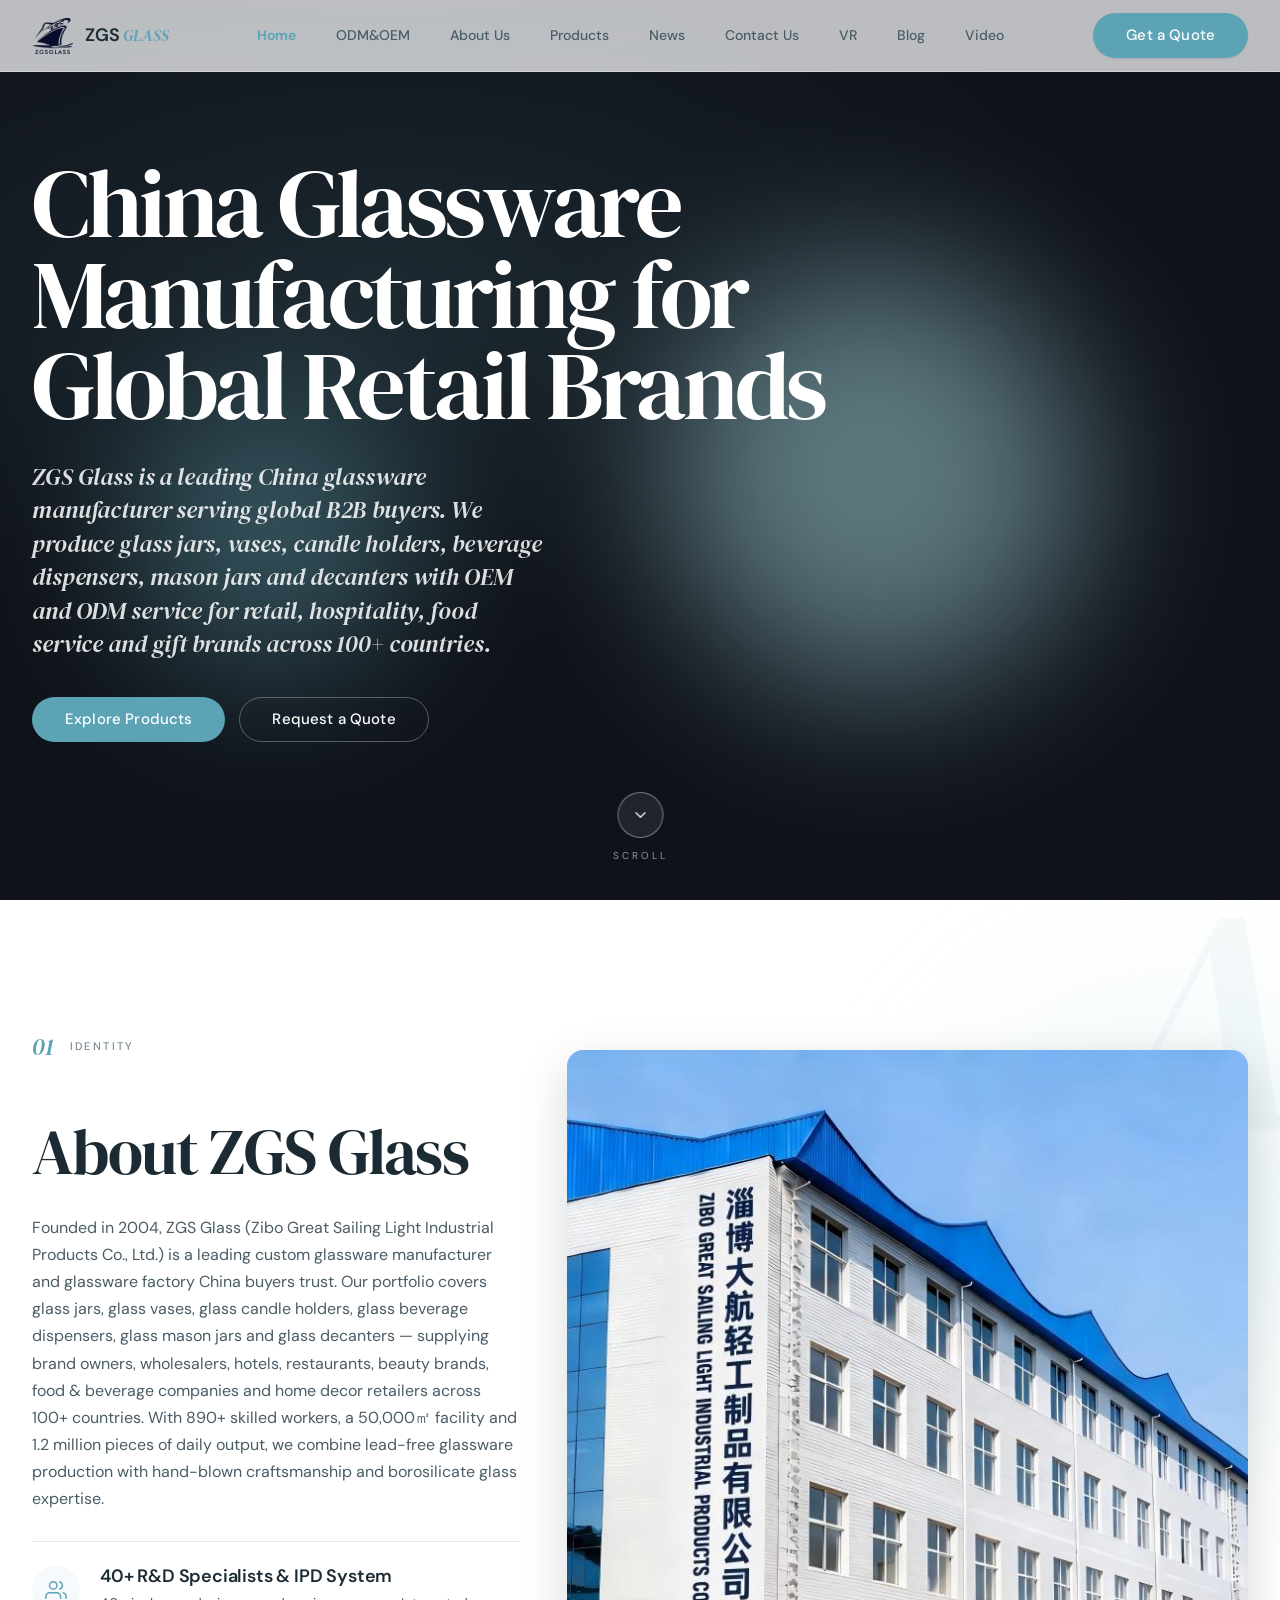
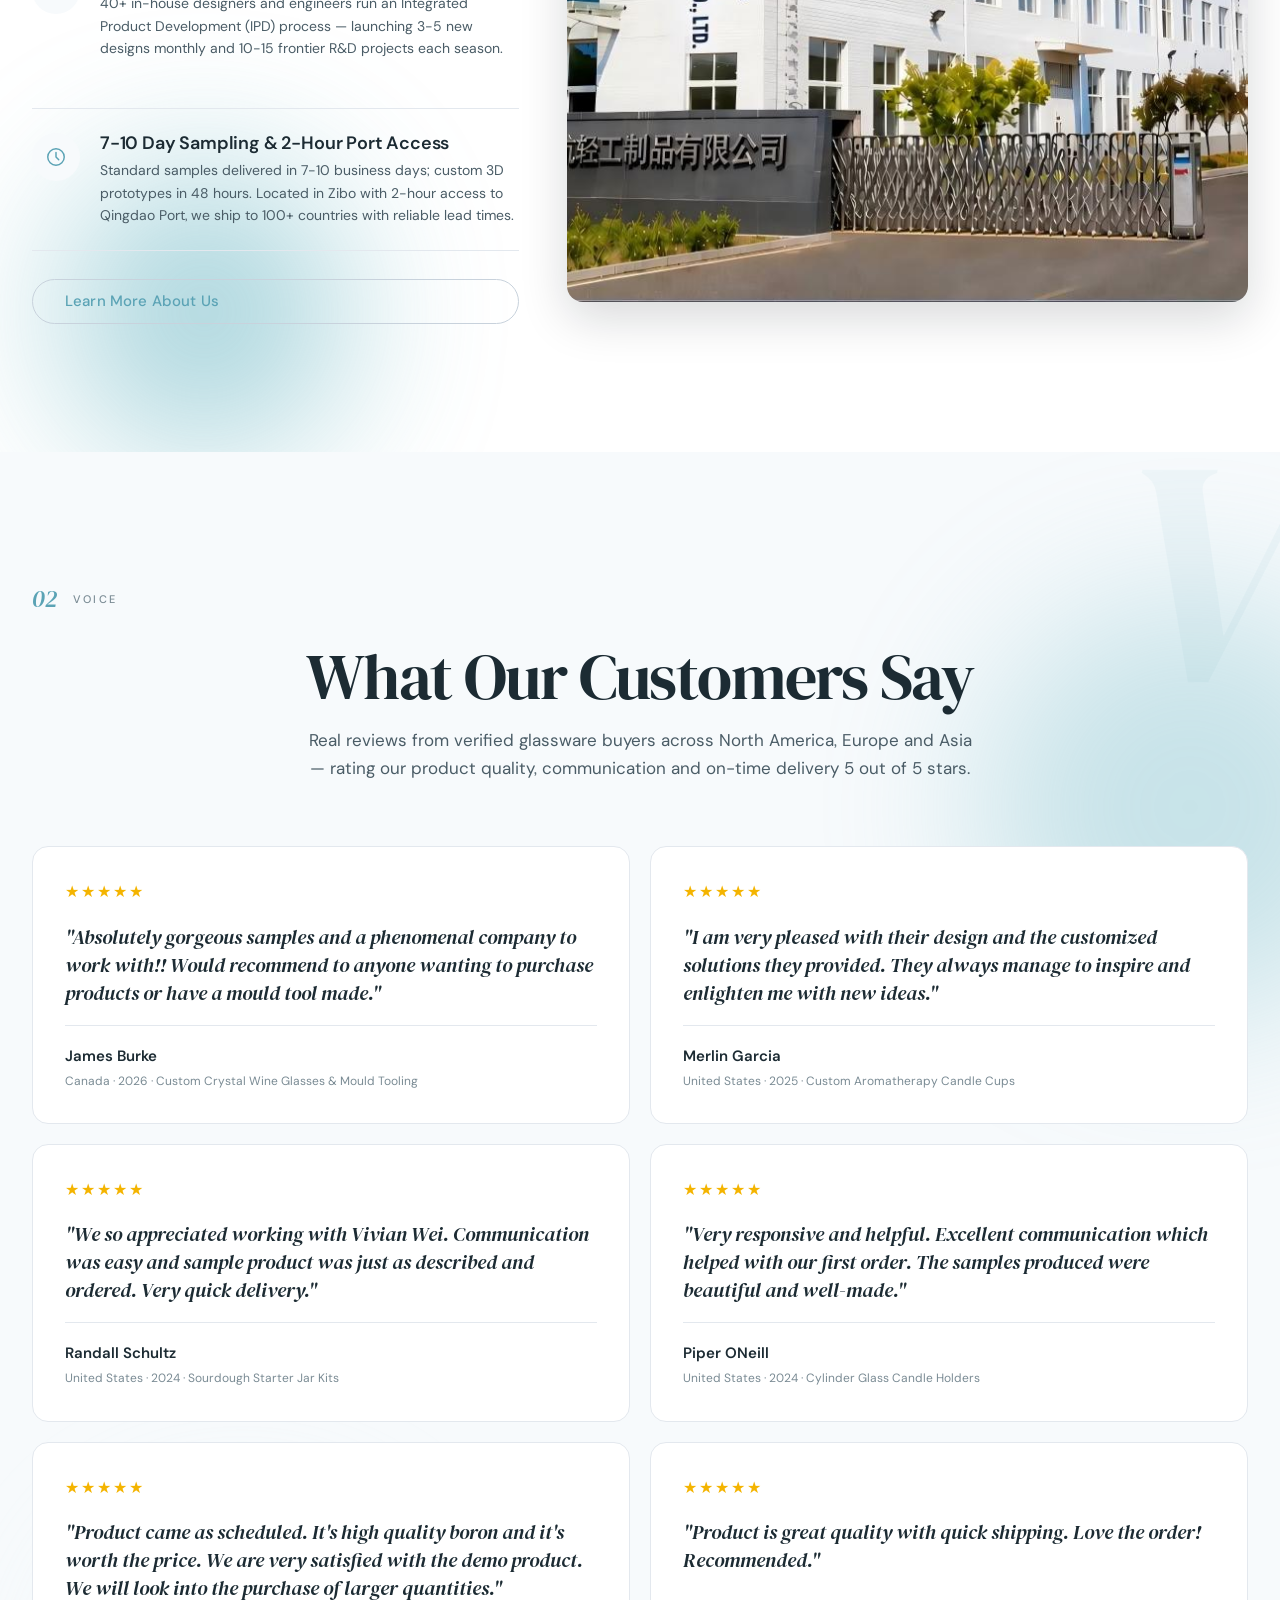
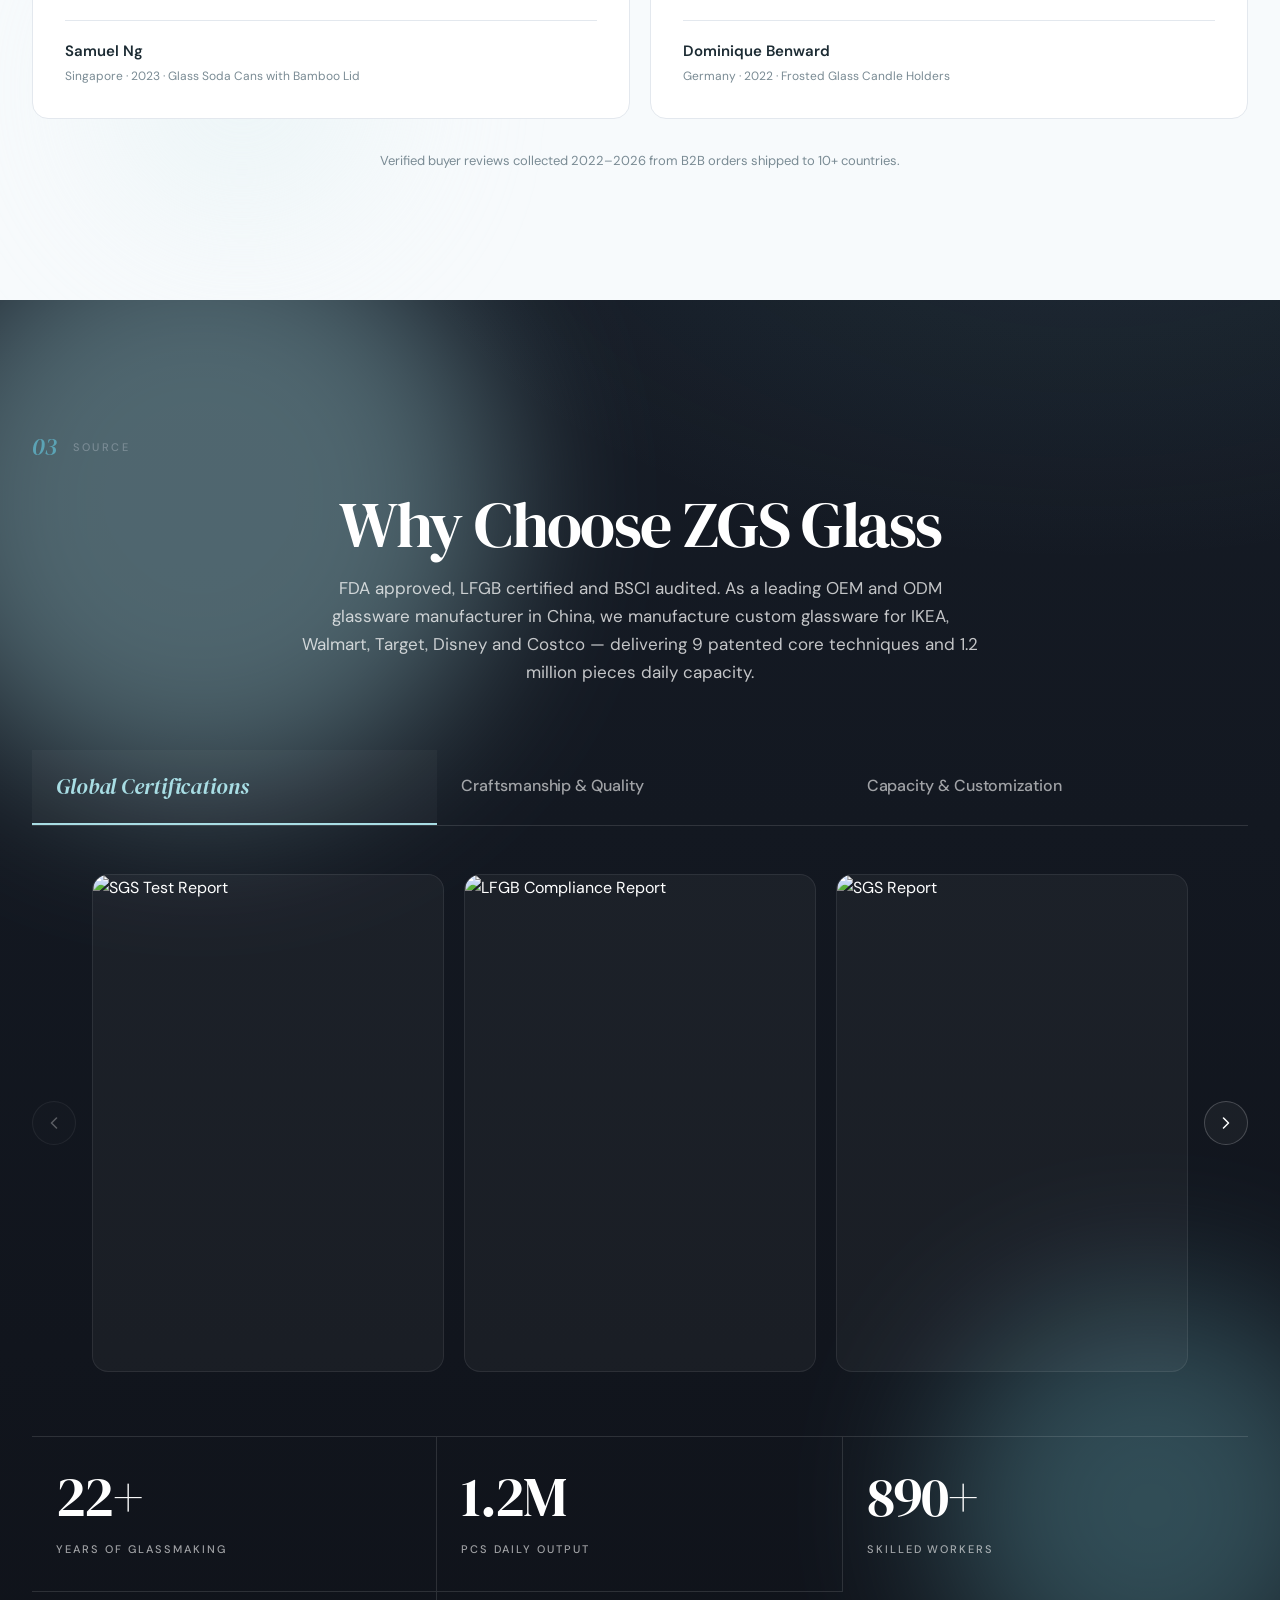
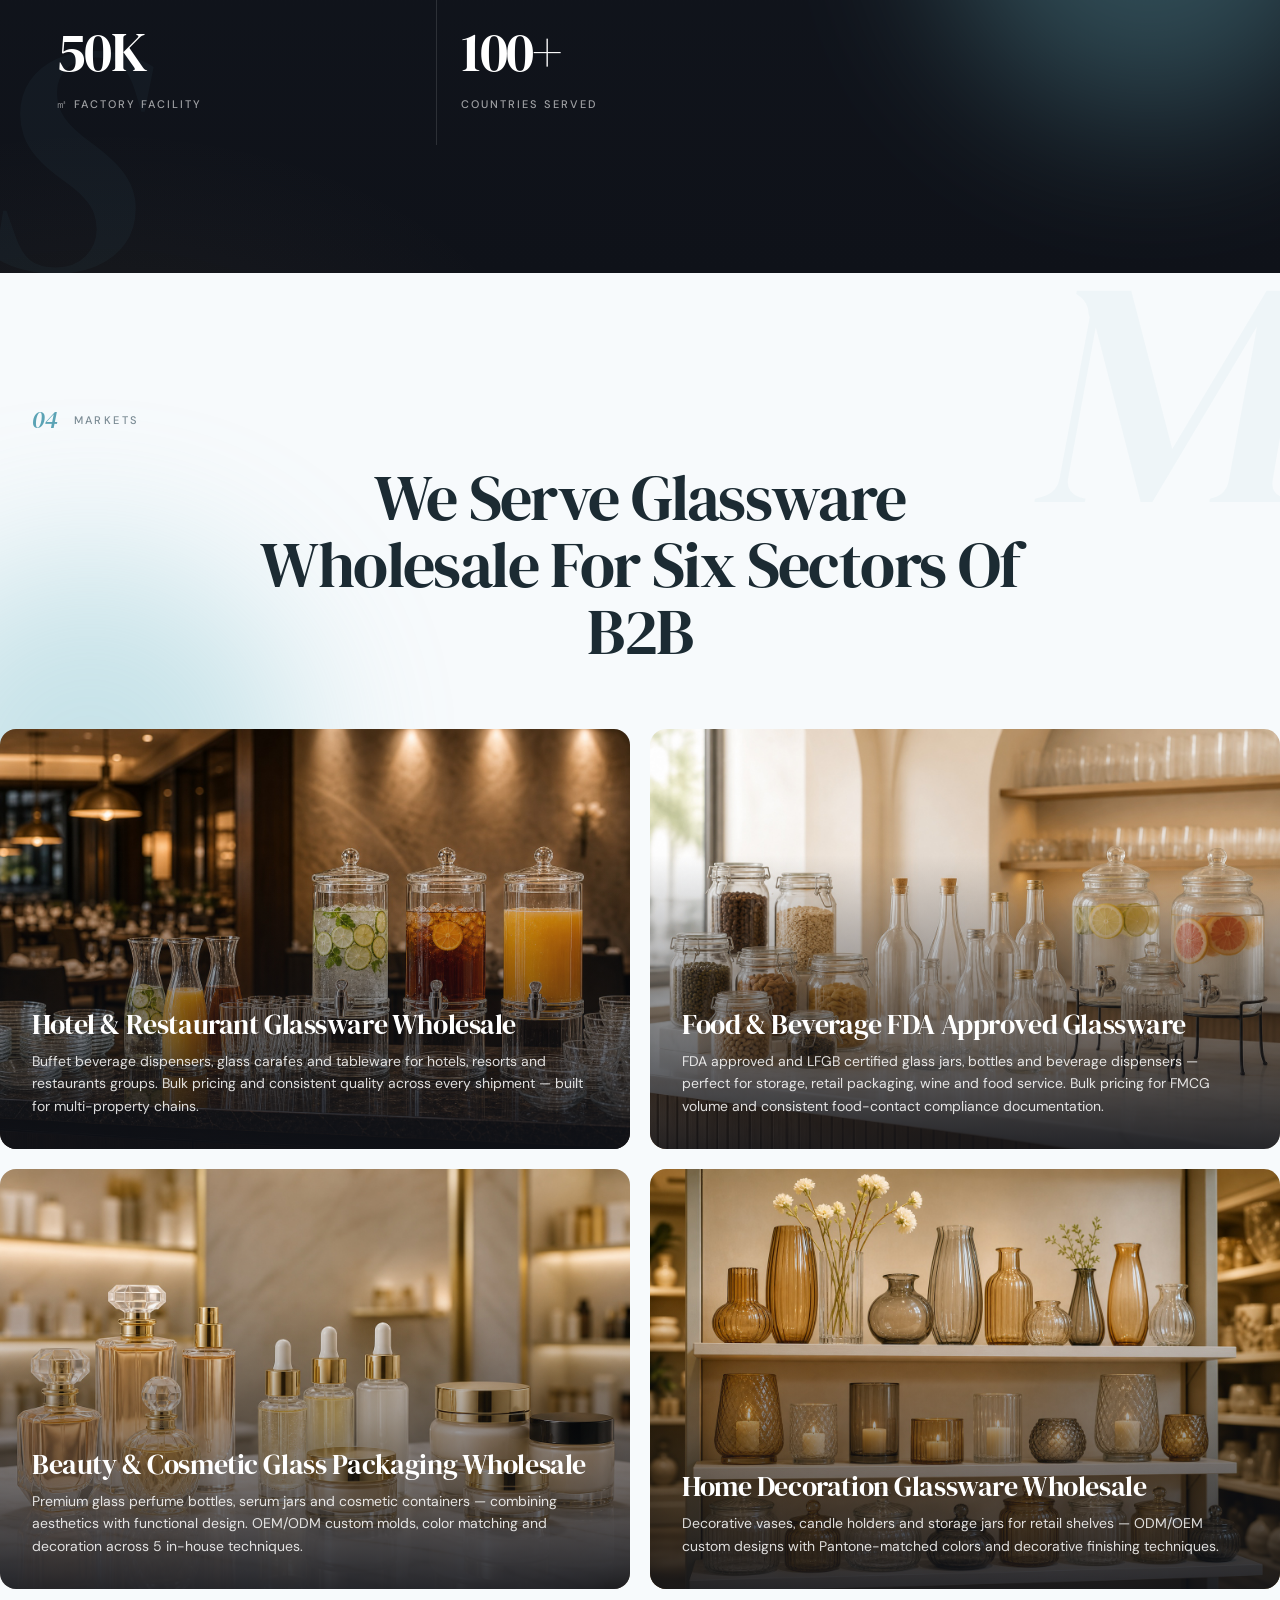
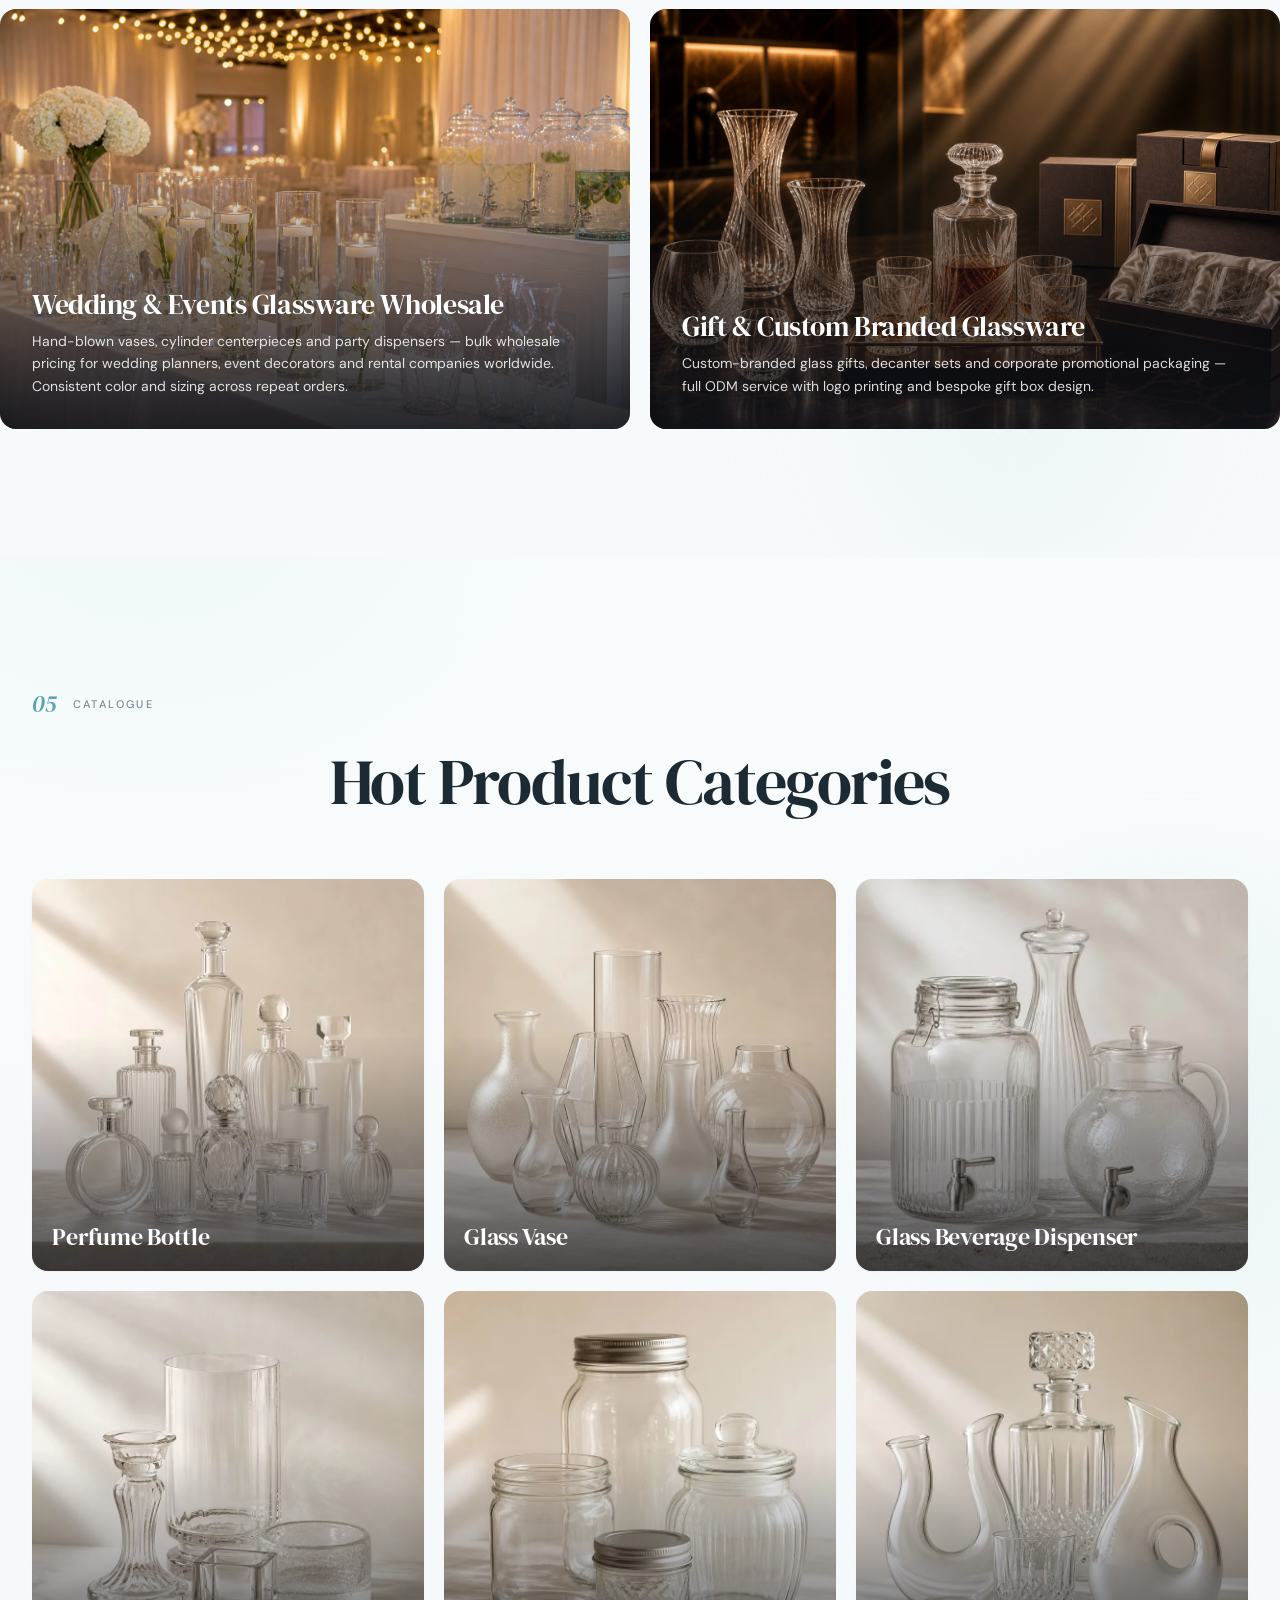
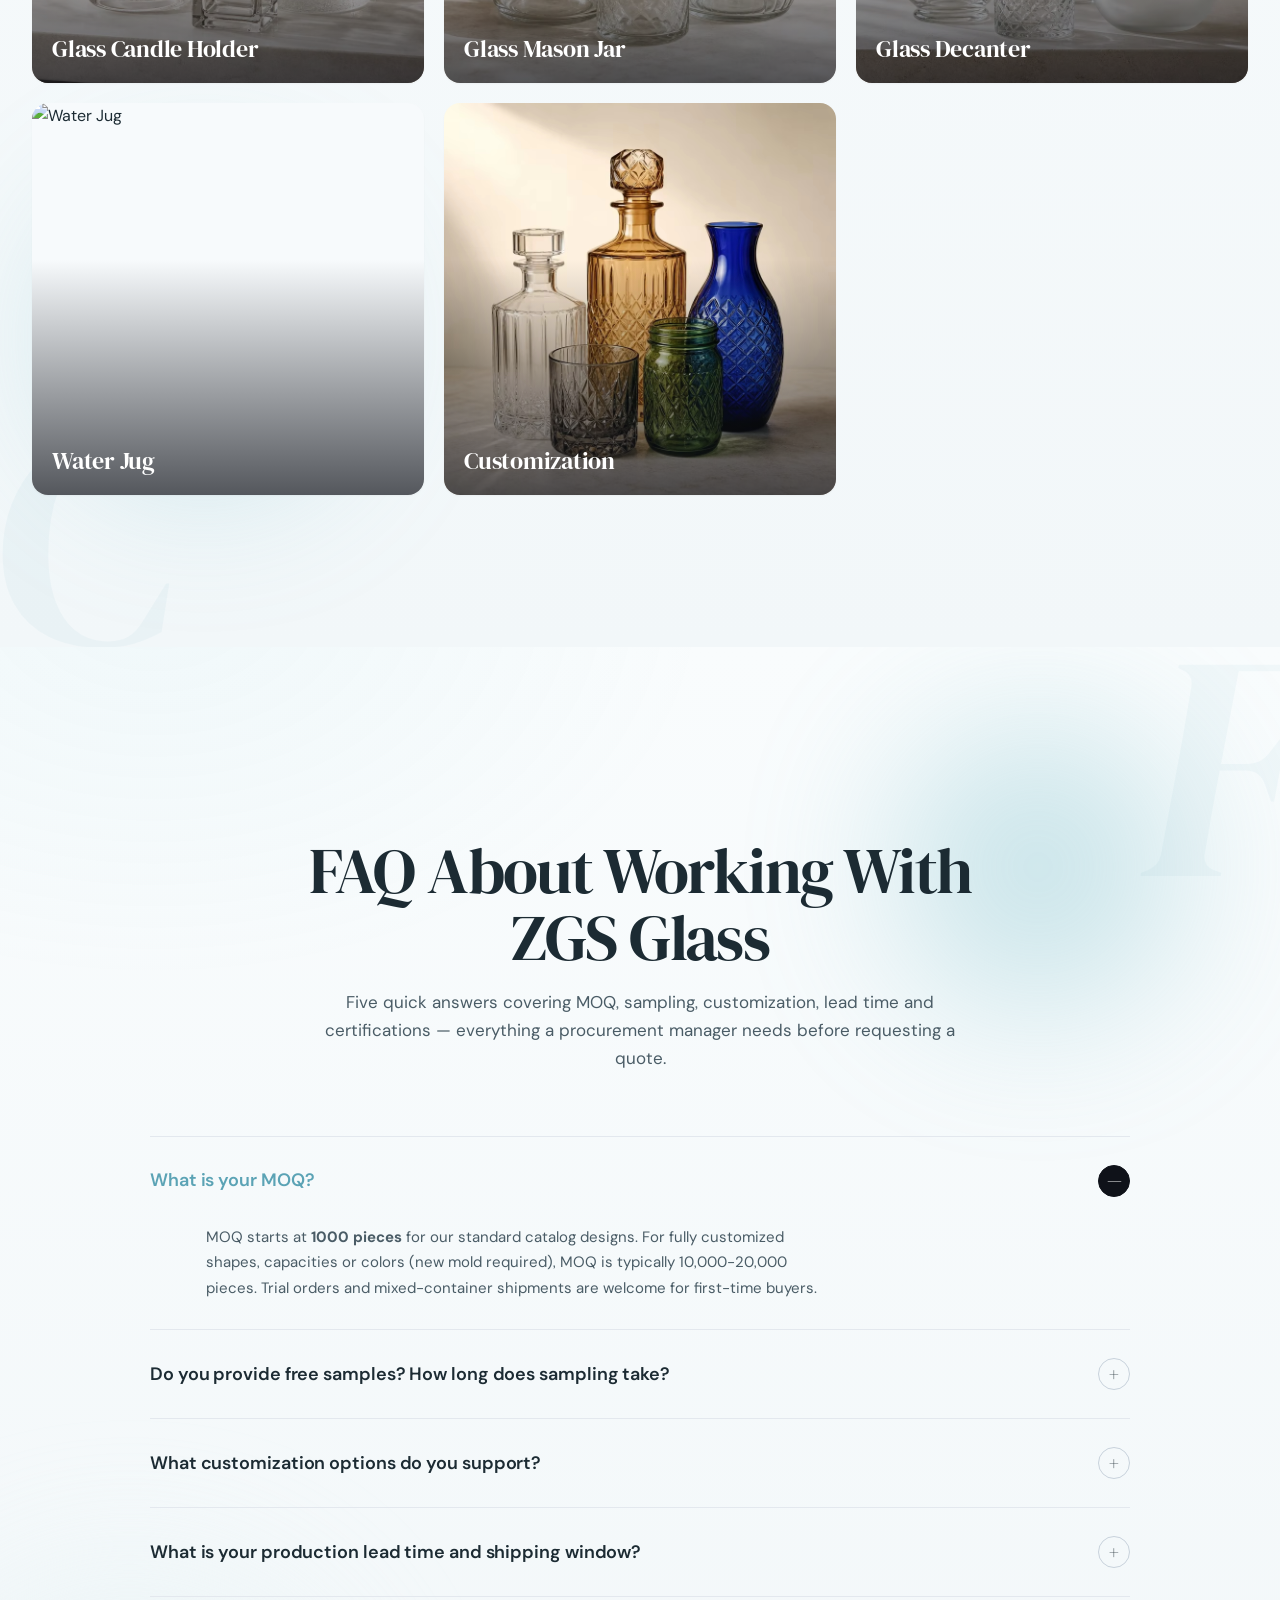
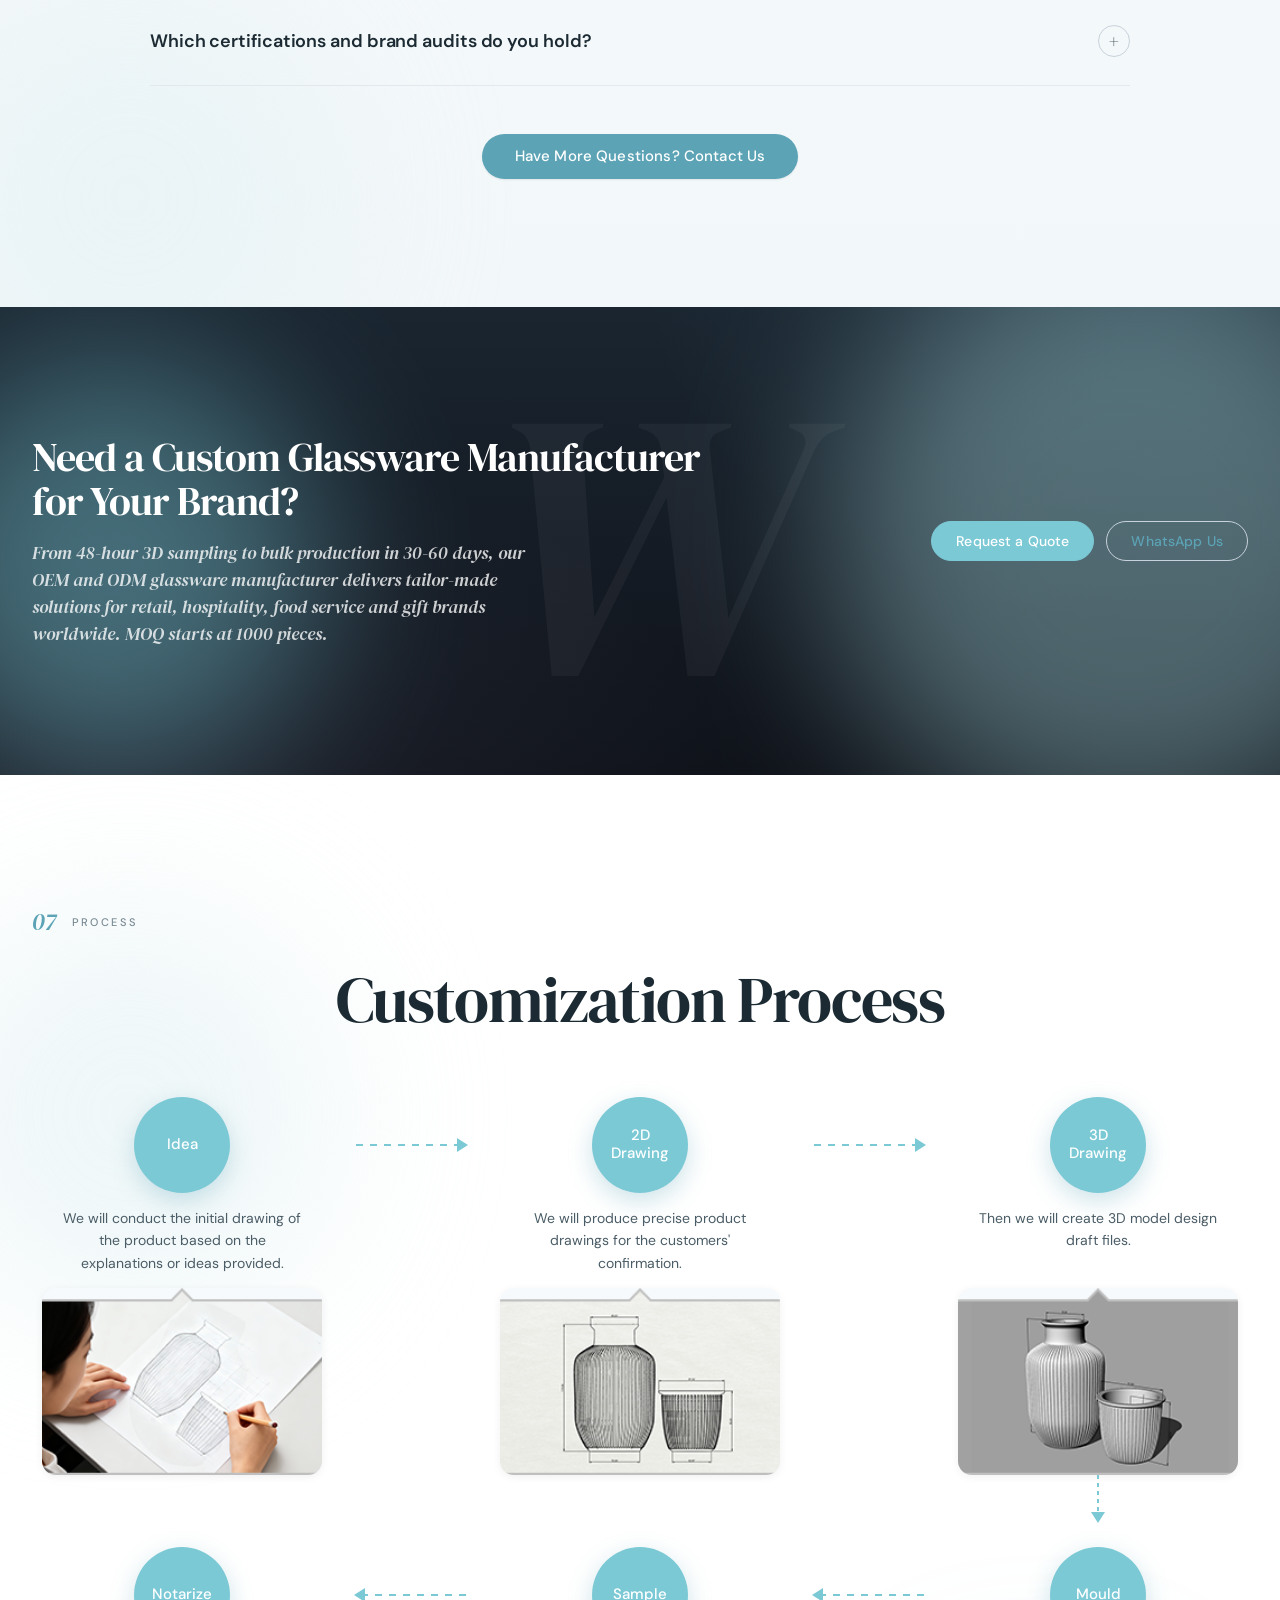
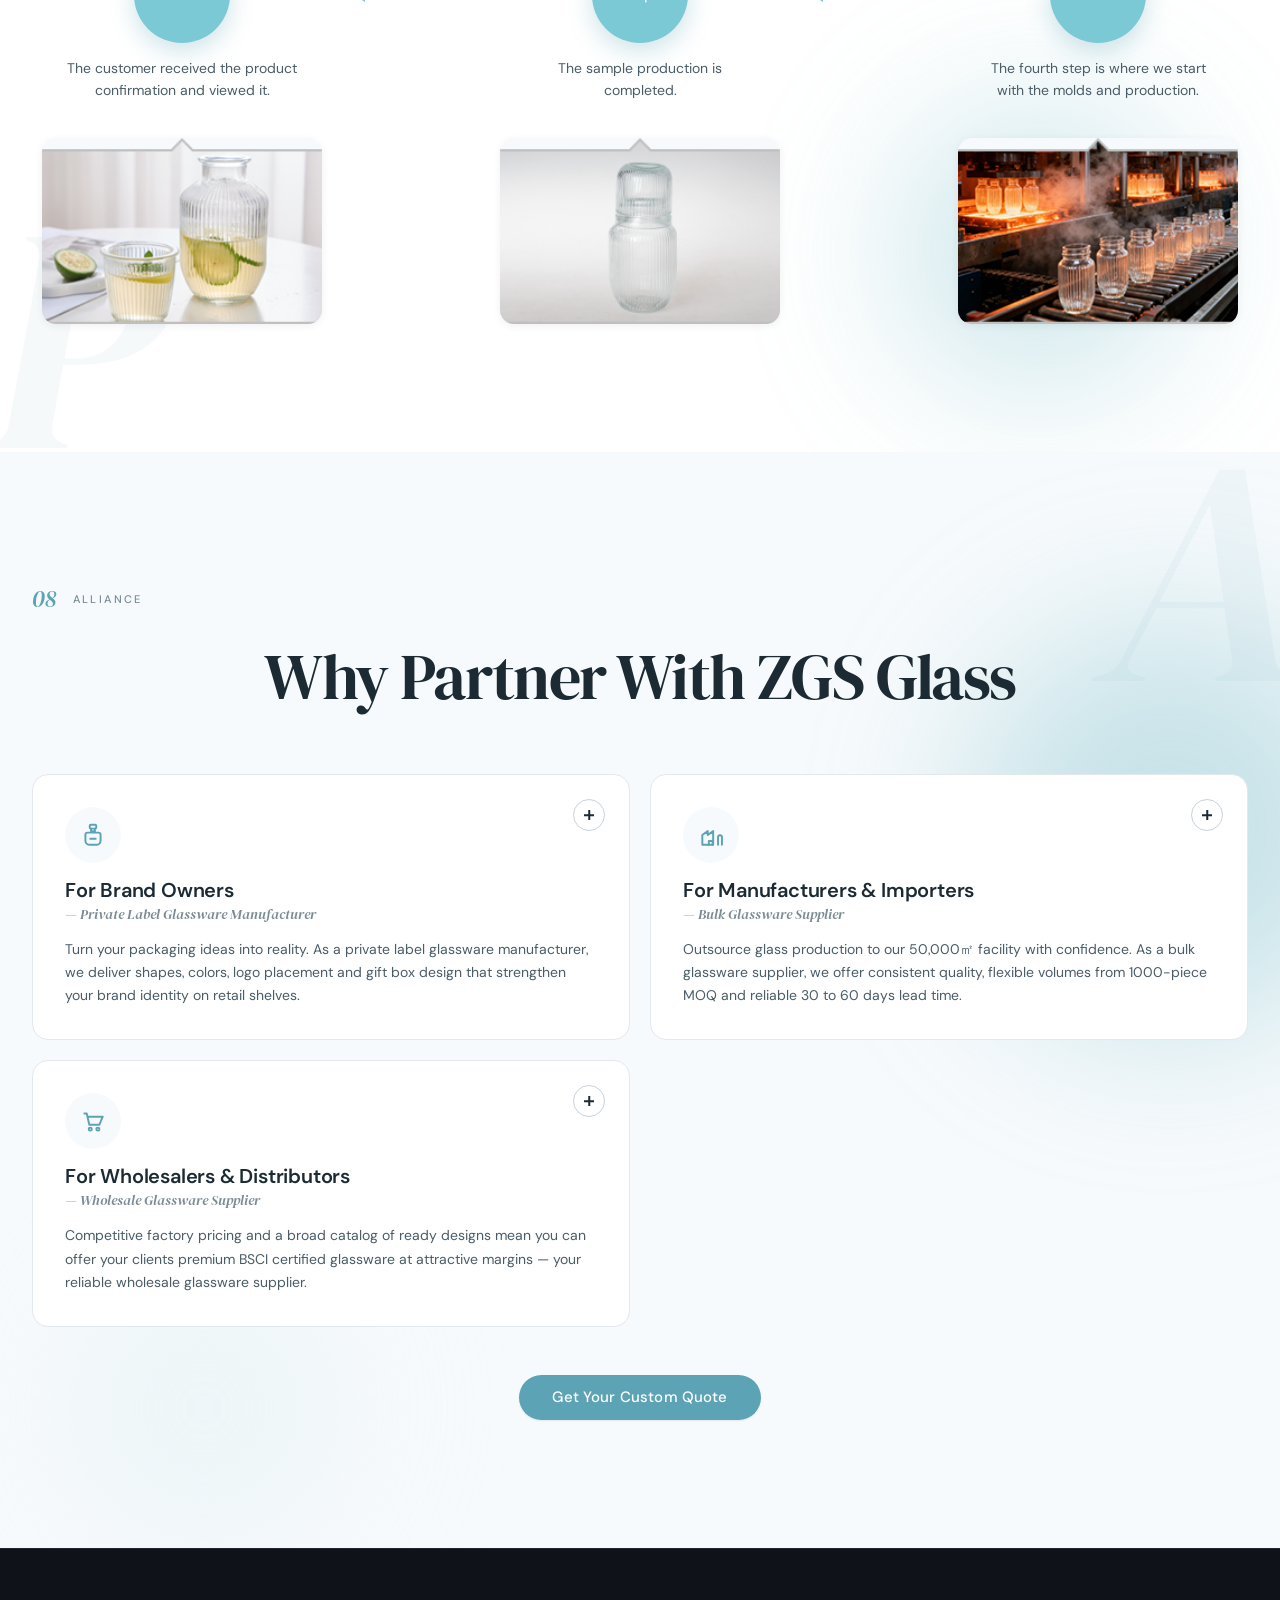
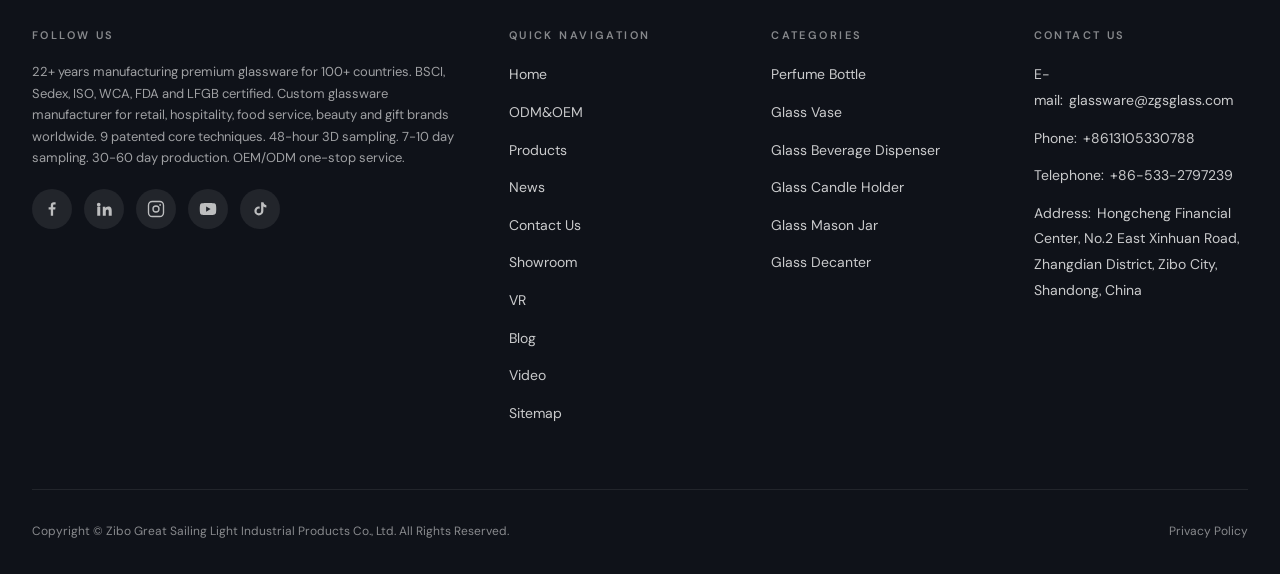
==== commit 5598e812: "修改视觉效果" ====
--- a/index.html
+++ b/index.html
@@ -5,7 +5,7 @@
   <meta charset="utf-8" />
   <title>China Glassware Manufacturer | OEM &amp; ODM | ZGS Glass</title>
   <meta name="description"
-    content="China glassware manufacturer — OEM/ODM of glass jar, vase, candle holder, beverage dispenser, mason jar, decanter. BSCI/FDA/LFGB. Trusted by IKEA, Walmart, Coca-Cola, Disney, Avon." />
+    content="China glassware manufacturer — OEM/ODM of glass jar, vase, candle holder, beverage dispenser, mason jar, decanter. BSCI/FDA/LFGB certified. Custom glassware for retail, hospitality, food service and gift brands worldwide." />
   <meta name="keywords"
     content="China glassware manufacturer, glass jar manufacturer, glass vase manufacturer, glass candle holder manufacturer, glass beverage dispenser manufacturer, glass mason jar wholesale, glass decanter manufacturer, custom glassware manufacturer, OEM, ODM, BSCI, FDA, LFGB" />
   <meta name="viewport" content="width=device-width, initial-scale=1" />
@@ -14,13 +14,13 @@
   <meta name="twitter:card" content="summary" />
   <meta name="twitter:title" content="China Glassware Manufacturer | OEM &amp; ODM | ZGS Glass" />
   <meta name="twitter:description"
-    content="China glassware manufacturer — OEM/ODM of glass jar, vase, candle holder, beverage dispenser, mason jar, decanter. BSCI/FDA/LFGB. Trusted by IKEA, Walmart, Coca-Cola, Disney, Avon." />
+    content="China glassware manufacturer — OEM/ODM of glass jar, vase, candle holder, beverage dispenser, mason jar, decanter. BSCI/FDA/LFGB certified. Custom glassware for retail, hospitality, food service and gift brands worldwide." />
   <meta name="twitter:image" content="https://www.zgs-glass.com/uploads/35771/logo.png" />
   <meta property="og:type" content="website" />
   <meta property="og:site_name" content="Zibo Great Sailing Light Industrial Products Co., Ltd." />
   <meta property="og:title" content="China Glassware Manufacturer | OEM &amp; ODM | ZGS Glass" />
   <meta property="og:description"
-    content="China glassware manufacturer — OEM/ODM of glass jar, vase, candle holder, beverage dispenser, mason jar, decanter. BSCI/FDA/LFGB. Trusted by IKEA, Walmart, Coca-Cola, Disney, Avon." />
+    content="China glassware manufacturer — OEM/ODM of glass jar, vase, candle holder, beverage dispenser, mason jar, decanter. BSCI/FDA/LFGB certified. Custom glassware for retail, hospitality, food service and gift brands worldwide." />
   <meta property="og:url" content="https://www.zgs-glass.com/" />
   <meta property="og:image" content="https://www.zgs-glass.com/uploads/35771/logo.png" />
   <link rel="canonical" href="https://www.zgs-glass.com/" />
@@ -28,7 +28,7 @@
   <link href="https://fonts.googleapis.com" rel="preconnect" />
   <link href="https://fonts.gstatic.com" rel="preconnect" crossorigin />
   <link
-    href="https://fonts.googleapis.com/css2?family=Inter:wght@400;500;600;700&family=Noto+Sans+SC:wght@400;500;600;700&display=swap"
+    href="https://fonts.googleapis.com/css2?family=DM+Serif+Display:ital@0;1&family=DM+Sans:opsz,wght@9..40,400;9..40,500;9..40,600;9..40,700&family=Noto+Sans+SC:wght@400;500;600&display=swap"
     rel="stylesheet" />
   <link href="css/style.css" rel="stylesheet" type="text/css" />
 </head>
@@ -39,7 +39,7 @@
   <header class="nav-global">
     <div class="container nav-inner">
       <a href="https://www.zgs-glass.com/" class="nav-logo">
-        <img src="https://www.zgs-glass.com/uploads/35771/logo.png" fetchpriority="high"
+        <img src="zgs-glass-logo.png" fetchpriority="high" width="140"
           alt="Zibo Great Sailing Light Industrial Products Co., Ltd." />
         <span class="nav-logo-text">ZGS<em>GLASS</em></span>
       </a>
@@ -135,32 +135,47 @@
 
     <!-- Hero Banner -->
     <section class="hero">
+      <div class="glass-orb glow md" style="top:30%;right:15%;opacity:.5"></div>
+      <div class="glass-orb aurora sm" style="bottom:25%;left:10%;opacity:.4"></div>
       <div class="hero-slider" id="heroSlider">
         <div class="hero-slide active"><video id="heroVideo" autoplay muted loop playsinline preload="auto"
             aria-label="Hero video"></video></div>
-        <div class="hero-content">
-          <div class="container">
+      </div>
+      <div class="hero-content">
+        <div class="container">
+          <div class="hero-grid">
             <div class="hero-text">
-              <span class="overline">Crafted in China · Trusted Worldwide Since 2004</span>
-              <h1 class="hero-title display-hero">China Glassware Manufacturer<br />Trusted by 16 Global Brands</h1>
+              <h1 class="hero-title">China Glassware<br>Manufacturing for Global Retail Brands</h1>
               <p class="hero-desc">ZGS Glass is a leading China glassware manufacturer serving global B2B buyers.
                 We produce glass jars, vases, candle holders, beverage dispensers, mason jars
-                and decanters with OEM and ODM service — trusted by IKEA, Walmart, Coca-Cola,
-                Disney, Avon and 7 more global brands across 100+ countries.</p>
+                and decanters with OEM and ODM service for retail, hospitality, food service
+                and gift brands across 100+ countries.</p>
               <div class="hero-cta">
                 <a href="https://www.zgs-glass.com/products" class="btn btn-primary">Explore Products</a>
-                <a href="https://www.zgs-glass.com/contact-us" class="btn btn-secondary">Request a Quote</a>
+                <a href="https://www.zgs-glass.com/contact-us" class="btn btn-ghost-light">Request a Quote</a>
               </div>
             </div>
+           
           </div>
         </div>
       </div>
+      <a href="#about" class="hero-scroll" aria-label="Scroll down to explore">
+        <span class="hero-scroll-btn"><svg viewBox="0 0 24 24" aria-hidden="true"><path d="M6 9l6 6 6-6"/></svg></span>
+        <span class="hero-scroll-text">Scroll</span>
+      </a>
     </section>
 
     <!-- About Us -->
-    <section class="section">
+    <section class="section" id="about">
+      <div class="glass-orb ice md" style="top:10%;right:-100px"></div>
+      <div class="glass-orb aurora sm" style="bottom:0;left:5%;opacity:.6"></div>
+      <div class="giant-watermark top-right">A</div>
       <div class="container about-grid">
         <div class="about-copy reveal">
+          <div class="section-number">
+            <span class="section-number__digit">01</span>
+            <span class="section-number__label">Identity</span>
+          </div>
           <h2 class="heading-lg">About ZGS Glass</h2>
           <p>Founded in 2004, ZGS Glass (Zibo Great Sailing Light Industrial Products Co., Ltd.) is a leading custom
             glassware manufacturer and glassware factory China buyers trust. Our portfolio covers glass jars, glass
@@ -212,9 +227,15 @@
 
     <!-- Customer Reviews -->
     <section class="section testimonials-section">
+      <div class="glass-orb aurora md" style="top:10%;right:-120px"></div>
+      <div class="glass-orb ice sm" style="bottom:5%;left:8%;opacity:.6"></div>
+      <div class="giant-watermark top-right">V</div>
       <div class="container">
+        <div class="section-number reveal">
+          <span class="section-number__digit">02</span>
+          <span class="section-number__label">Voice</span>
+        </div>
         <div class="section-head center reveal">
-          <span class="overline">Verified Buyer Reviews from B2B Customers Worldwide</span>
           <h2 class="display-lg">What Our Customers Say</h2>
           <p>Real reviews from verified glassware buyers across North America, Europe and Asia — rating our product
             quality, communication and on-time delivery 5 out of 5 stars.</p>
@@ -293,15 +314,19 @@
 
     <!-- Factory Highlights -->
     <section class="section factory-section">
+      <div class="glass-orb glow lg" style="top:-100px;left:-100px"></div>
+      <div class="glass-orb aurora md" style="bottom:10%;right:-80px"></div>
+      <div class="giant-watermark bottom-left">S</div>
       <div class="container">
+        <div class="section-number reveal">
+          <span class="section-number__digit">03</span>
+          <span class="section-number__label">Source</span>
+        </div>
         <div class="section-head center reveal">
-          <span class="overline">BSCI / Sedex / ISO / FDA / LFGB Certified Quality &amp; Industrial-Scale
-            Precision</span>
           <h2 class="display-lg">Why Choose ZGS Glass</h2>
           <p>FDA approved, LFGB certified and BSCI audited. As a leading OEM and ODM glassware manufacturer in China, we
-            are the trusted glassware supplier for IKEA, Walmart, Costco, Target, Coca-Cola, Disney, Avon, Aldi,
-            Marshalls, TJ Maxx, McDonald's and Hobby Lobby — delivering 9 patented core techniques and 1.2 million
-            pieces daily capacity.</p>
+            manufacture custom glassware for IKEA, Walmart, Target, Disney and Costco — delivering 9 patented core
+            techniques and 1.2 million pieces daily capacity.</p>
         </div>
         <div class="highpro-tabs reveal" id="highproTabs">
           <button type="button" class="highpro-tab active" data-panel="p0">
@@ -316,42 +341,52 @@
         </div>
         <div class="highpro-panels reveal">
           <div class="highpro-panel active" id="p0">
-            <div class="cert-grid">
-              <figure class="cert-item">
-                <img
-                  src="https://www.zgs-glass.com/Content/uploads/2023859275/202310170847563fc4d8004a514af9863ba787e16e12ca.jpg"
-                  loading="lazy" alt="SGS Test Report" />
-                <figcaption>SGS Test Report</figcaption>
-              </figure>
-              <figure class="cert-item">
-                <img
-                  src="https://www.zgs-glass.com/Content/uploads/2023859275/202310170848451b53728808874295b55970d5151d8ac5.jpg"
-                  loading="lazy" alt="McDonald Jar LFGB Report" />
-                <figcaption>McDonald Jar LFGB Report</figcaption>
-              </figure>
-              <figure class="cert-item">
-                <img src="https://www.zgs-glass.com/uploads/35771/page/20250108170149458ca.png" loading="lazy"
-                  alt="SGS Report" />
-                <figcaption>SGS Report</figcaption>
-              </figure>
-              <figure class="cert-item">
-                <img
-                  src="https://www.zgs-glass.com/Content/uploads/2023859275/202310170848579595f381838b493ba0990d1ca96d12d4.jpg"
-                  loading="lazy" alt="SGS Report 2" />
-                <figcaption>SGS Report 2</figcaption>
-              </figure>
-              <figure class="cert-item">
-                <img
-                  src="https://www.zgs-glass.com/Content/uploads/2023859275/20231017084810e3edf7df537b4f349f4cce34cc201869.jpg"
-                  loading="lazy" alt="Test Report" />
-                <figcaption>Test Report</figcaption>
-              </figure>
-              <figure class="cert-item">
-                <img
-                  src="https://www.zgs-glass.com/Content/uploads/2023859275/20231017084813c3c1ca3152d24688904003252caf82c1.jpg"
-                  loading="lazy" alt="Walmart Test" />
-                <figcaption>Walmart Test</figcaption>
-              </figure>
+            <div class="cert-slider" data-cert-slider>
+              <button type="button" class="cert-arrow cert-arrow--prev" aria-label="Previous certificates">
+                <svg viewBox="0 0 24 24" fill="none" stroke="currentColor" stroke-width="1.8" stroke-linecap="round" stroke-linejoin="round"><path d="M15 18l-6-6 6-6" /></svg>
+              </button>
+              <div class="cert-viewport">
+                <div class="cert-grid">
+                  <figure class="cert-item">
+                    <img
+                      src="https://www.zgs-glass.com/Content/uploads/2023859275/202310170847563fc4d8004a514af9863ba787e16e12ca.jpg"
+                      loading="lazy" alt="SGS Test Report" />
+                    <figcaption>SGS Test Report</figcaption>
+                  </figure>
+                  <figure class="cert-item">
+                    <img
+                      src="https://www.zgs-glass.com/Content/uploads/2023859275/202310170848451b53728808874295b55970d5151d8ac5.jpg"
+                      loading="lazy" alt="LFGB Compliance Report" />
+                    <figcaption>LFGB Compliance Report</figcaption>
+                  </figure>
+                  <figure class="cert-item">
+                    <img src="https://www.zgs-glass.com/uploads/35771/page/20250108170149458ca.png" loading="lazy"
+                      alt="SGS Report" />
+                    <figcaption>SGS Report</figcaption>
+                  </figure>
+                  <figure class="cert-item">
+                    <img
+                      src="https://www.zgs-glass.com/Content/uploads/2023859275/202310170848579595f381838b493ba0990d1ca96d12d4.jpg"
+                      loading="lazy" alt="SGS Report 2" />
+                    <figcaption>SGS Report 2</figcaption>
+                  </figure>
+                  <figure class="cert-item">
+                    <img
+                      src="https://www.zgs-glass.com/Content/uploads/2023859275/20231017084810e3edf7df537b4f349f4cce34cc201869.jpg"
+                      loading="lazy" alt="Test Report" />
+                    <figcaption>Test Report</figcaption>
+                  </figure>
+                  <figure class="cert-item">
+                    <img
+                      src="https://www.zgs-glass.com/Content/uploads/2023859275/20231017084813c3c1ca3152d24688904003252caf82c1.jpg"
+                      loading="lazy" alt="Food Contact Safety Test Report" />
+                    <figcaption>Food Contact Safety Test Report</figcaption>
+                  </figure>
+                </div>
+              </div>
+              <button type="button" class="cert-arrow cert-arrow--next" aria-label="Next certificates">
+                <svg viewBox="0 0 24 24" fill="none" stroke="currentColor" stroke-width="1.8" stroke-linecap="round" stroke-linejoin="round"><path d="M9 6l6 6-6 6" /></svg>
+              </button>
             </div>
           </div>
           <div class="highpro-panel" id="p1">
@@ -446,7 +481,7 @@
           <li><span class="hs-num">22+</span><span class="hs-label">Years of Glassmaking</span></li>
           <li><span class="hs-num">1.2M</span><span class="hs-label">Pcs Daily Output</span></li>
           <li><span class="hs-num">890+</span><span class="hs-label">Skilled Workers</span></li>
-          <li><span class="hs-num">50,000㎡</span><span class="hs-label">Factory Facility</span></li>
+          <li><span class="hs-num">50K</span><span class="hs-label">㎡ Factory Facility</span></li>
           <li><span class="hs-num">100+</span><span class="hs-label">Countries Served</span></li>
         </ul>
       </div>
@@ -454,9 +489,15 @@
 
     <!-- Industries We Serve -->
     <section class="section section-soft industries-section">
+      <div class="glass-orb aurora md" style="top:15%;left:-120px"></div>
+      <div class="glass-orb ice sm" style="bottom:0;right:10%"></div>
+      <div class="giant-watermark top-right">M</div>
       <div class="container">
+        <div class="section-number reveal">
+          <span class="section-number__digit">04</span>
+          <span class="section-number__label">Markets</span>
+        </div>
         <div class="section-head center reveal">
-          <span class="overline">Hotel, Food, Beauty, Home, Wedding &amp; Retail Glassware Wholesale Solutions</span>
           <h2 class="display-lg">We Serve Glassware Wholesale For Six Sectors Of B2B</h2>
         </div>
       </div>
@@ -467,7 +508,7 @@
           <div class="industry-overlay">
             <h4 class="heading-sm">Hotel &amp; Restaurant Glassware Wholesale</h4>
             <p>Buffet beverage dispensers, glass carafes and tableware for hotels, resorts and restaurants groups.
-              Trusted glassware supplier for Burger King, McDonald's — bulk pricing and consistent quality across every shipment.</p>
+              Bulk pricing and consistent quality across every shipment — built for multi-property chains.</p>
           </div>
         </article>
         <article class="industry-card">
@@ -476,7 +517,8 @@
           <div class="industry-overlay">
             <h4 class="heading-sm">Food &amp; Beverage FDA Approved Glassware</h4>
             <p>FDA approved and LFGB certified glass jars, bottles and beverage dispensers — perfect for storage, retail
-              packaging, wine and food service. Trusted glassware supplier for Jack Daniel's, Grey Goose, Coca-Cola and Walmart.</p>
+              packaging, wine and food service. Bulk pricing for FMCG volume and consistent food-contact compliance
+              documentation.</p>
           </div>
         </article>
         <article class="industry-card">
@@ -485,7 +527,7 @@
           <div class="industry-overlay">
             <h4 class="heading-sm">Beauty &amp; Cosmetic Glass Packaging Wholesale</h4>
             <p>Premium glass perfume bottles, serum jars and cosmetic containers — combining aesthetics with functional
-              design. Trusted cosmetic glass packaging partner for Avon.</p>
+              design. OEM/ODM custom molds, color matching and decoration across 5 in-house techniques.</p>
           </div>
         </article>
         <article class="industry-card">
@@ -493,8 +535,8 @@
             alt="Home Decor &amp; Retail Glassware" />
           <div class="industry-overlay">
             <h4 class="heading-sm">Home Decoration Glassware Wholesale</h4>
-            <p>Decorative vases, candle holders and storage jars for retail shelves — ODM/OEM custom designs trusted by
-              IKEA, Target, Aldi, Marshalls and TJ Maxx.</p>
+            <p>Decorative vases, candle holders and storage jars for retail shelves — ODM/OEM custom designs with
+              Pantone-matched colors and decorative finishing techniques.</p>
           </div>
         </article>
         <article class="industry-card">
@@ -503,7 +545,8 @@
           <div class="industry-overlay">
             <h4 class="heading-sm">Wedding &amp; Events Glassware Wholesale</h4>
             <p>Hand-blown vases, cylinder centerpieces and party dispensers — bulk wholesale pricing for wedding
-              planners, event decorators and rental companies worldwide. Trusted by TJ Maxx and Marshalls.</p>
+              planners, event decorators and rental companies worldwide. Consistent color and sizing across repeat
+              orders.</p>
           </div>
         </article>
         <article class="industry-card">
@@ -512,7 +555,7 @@
           <div class="industry-overlay">
             <h4 class="heading-sm">Gift &amp; Custom Branded Glassware</h4>
             <p>Custom-branded glass gifts, decanter sets and corporate promotional packaging — full ODM service with
-              logo printing and bespoke gift box design. Trusted glassware supplier for Disney and Hobby Lobby.</p>
+              logo printing and bespoke gift box design.</p>
           </div>
         </article>
       </div>
@@ -520,81 +563,85 @@
 
     <!-- Hot Categories -->
     <section class="section section-soft">
+      <div class="glass-orb ice md" style="top:20%;right:-100px"></div>
+      <div class="glass-orb aurora sm" style="bottom:10%;left:5%"></div>
+      <div class="giant-watermark bottom-left">C</div>
       <div class="container">
+        <div class="section-number reveal">
+          <span class="section-number__digit">05</span>
+          <span class="section-number__label">Catalogue</span>
+        </div>
         <div class="section-head center reveal">
-          <span class="overline">Glass Jar, Vase, Candle Holder, Beverage Dispenser, Mason Jar &amp; Decanter —
-            Wholesale</span>
           <h2 class="display-lg">Hot Product Categories</h2>
         </div>
 
         <div class="category-stage reveal" id="categoryStage">
-          <div class="category-grid">
-            <a href="https://www.zgs-glass.com/glass-jar/" class="category-card"
-              data-hero="images/Product%20Categories/Perfume%20Bottles%20Collection.jpeg"
-              data-desc="High-clarity, lead-free glass bottles for luxury fragrances, in custom shapes and capacities.">
-              <img src="images/Product%20Categories/Perfume%20Bottles.jpeg" loading="lazy"
-                alt="Perfume Bottle" />
-              <h3 class="category-name">Perfume Bottle</h3>
-            </a>
-
-            <a href="https://www.zgs-glass.com/glass-vase/" class="category-card"
-              data-hero="images/Product%20Categories/Glass%20Vases%20Collection.jpeg"
-              data-desc="Hand-blown glass vases in a wide range of shapes and finishes for homes, offices and events.">
-              <img src="images/Product%20Categories/Glass%20Vases.jpeg" loading="lazy"
-                alt="Glass Vase" />
-              <h3 class="category-name">Glass Vase</h3>
-            </a>
-
-            <a href="https://www.zgs-glass.com/glass-dispenser/" class="category-card"
-              data-hero="images/Product%20Categories/Glass%20Beverage%20Dispensers%20Collection.jpeg">
-              <img src="images/Product%20Categories/Glass%20Beverage%20Dispensers.jpeg"
-                loading="lazy" alt="Glass Beverage Dispenser" />
-              <h3 class="category-name">Glass Beverage Dispenser</h3>
-            </a>
-
-            <a href="https://www.zgs-glass.com/glass-candle-holder/" class="category-card"
-              data-hero="images/Product%20Categories/Glass%20Candle%20Holders%20Collection.jpeg"
-              data-desc="Candle holders and tea-light lanterns crafted to create a warm, ambient glow.">
-              <img src="images/Product%20Categories/Glass%20Candle%20Holders.jpeg" loading="lazy"
-                alt="Glass Candle Holder" />
-              <h3 class="category-name">Glass Candle Holder</h3>
-            </a>
-
-            <a href="https://www.zgs-glass.com/glass-mason-jar/" class="category-card"
-              data-hero="images/Product%20Categories/Glass%20Mason%20Jars%20Collection.jpeg"
-              data-desc="Versatile glass jars for storage, beverages and decor, with lids in multiple finishes.">
-              <img src="images/Product%20Categories/Glass%20Mason%20Jars.jpeg" loading="lazy"
-                alt="Glass Mason Jar" />
-              <h3 class="category-name">Glass Mason Jar</h3>
-            </a>
-
-            <a href="https://www.zgs-glass.com/glass-decanter/" class="category-card"
-              data-hero="images/Product%20Categories/Glass%20Decanters%20Collection.jpeg"
-              data-desc="Crystal-clear decanters that aerate and serve whiskey and wine with timeless elegance.">
-              <img src="images/Product%20Categories/Glass%20Decanters.jpeg" loading="lazy"
-                alt="Glass Decanter" />
-              <h3 class="category-name">Glass Decanter</h3>
-            </a>
-
-            <a href="https://www.zgs-glass.com/glass-jar/u-groove-pitcher-tumbler-serving-set.html"
-              class="category-card"
-              data-hero="https://www.zgs-glass.com/uploads/35771/small/u-groove-pitcher-tumbler-serving-set332fd.jpg"
-              data-desc="Stylish u-groove pitchers and tumbler sets for restaurants and home dining.">
-              <img src="https://www.zgs-glass.com/uploads/35771/small/u-groove-pitcher-tumbler-serving-sete99a8.png"
-                loading="lazy" alt="Water Jug" />
-              <h3 class="category-name">Water Jug</h3>
-            </a>
-
-            <a href="https://www.zgs-glass.com/odm-oem" class="category-card"
-              data-hero="images/Product%20Categories/Customization%20Collections.jpeg"
-              data-desc="ODM/OEM service: custom shapes, capacities, colors and branding to match your market.">
-              <img src="images/Product%20Categories/Customization.jpeg" loading="lazy"
-                alt="Customization" />
-              <h3 class="category-name">Customization</h3>
-            </a>
-          </div>
-
-          <div class="category-hero" aria-hidden="true">
+          <a href="https://www.zgs-glass.com/glass-jar/" class="category-card"
+            data-hero="images/Product%20Categories/Perfume%20Bottles%20Collection.jpeg"
+            data-desc="High-clarity, lead-free glass bottles for luxury fragrances, in custom shapes and capacities.">
+            <img src="images/Product%20Categories/Perfume%20Bottles.jpeg" loading="lazy"
+              alt="Perfume Bottle" />
+            <h3 class="category-name">Perfume Bottle</h3>
+          </a>
+
+          <a href="https://www.zgs-glass.com/glass-vase/" class="category-card"
+            data-hero="images/Product%20Categories/Glass%20Vases%20Collection.jpeg"
+            data-desc="Hand-blown glass vases in a wide range of shapes and finishes for homes, offices and events.">
+            <img src="images/Product%20Categories/Glass%20Vases.jpeg" loading="lazy"
+              alt="Glass Vase" />
+            <h3 class="category-name">Glass Vase</h3>
+          </a>
+
+          <a href="https://www.zgs-glass.com/glass-dispenser/" class="category-card"
+            data-hero="images/Product%20Categories/Glass%20Beverage%20Dispensers%20Collection.jpeg"
+            data-desc="Buffet beverage dispensers, glass carafes and tableware for hotels and restaurants.">
+            <img src="images/Product%20Categories/Glass%20Beverage%20Dispensers.jpeg"
+              loading="lazy" alt="Glass Beverage Dispenser" />
+            <h3 class="category-name">Glass Beverage Dispenser</h3>
+          </a>
+
+          <a href="https://www.zgs-glass.com/glass-candle-holder/" class="category-card"
+            data-hero="images/Product%20Categories/Glass%20Candle%20Holders%20Collection.jpeg"
+            data-desc="Candle holders and tea-light lanterns crafted to create a warm, ambient glow.">
+            <img src="images/Product%20Categories/Glass%20Candle%20Holders.jpeg" loading="lazy"
+              alt="Glass Candle Holder" />
+            <h3 class="category-name">Glass Candle Holder</h3>
+          </a>
+
+          <a href="https://www.zgs-glass.com/glass-mason-jar/" class="category-card"
+            data-hero="images/Product%20Categories/Glass%20Mason%20Jars%20Collection.jpeg"
+            data-desc="Versatile glass jars for storage, beverages and decor, with lids in multiple finishes.">
+            <img src="images/Product%20Categories/Glass%20Mason%20Jars.jpeg" loading="lazy"
+              alt="Glass Mason Jar" />
+            <h3 class="category-name">Glass Mason Jar</h3>
+          </a>
+
+          <a href="https://www.zgs-glass.com/glass-decanter/" class="category-card"
+            data-hero="images/Product%20Categories/Glass%20Decanters%20Collection.jpeg"
+            data-desc="Crystal-clear decanters that aerate and serve whiskey and wine with timeless elegance.">
+            <img src="images/Product%20Categories/Glass%20Decanters.jpeg" loading="lazy"
+              alt="Glass Decanter" />
+            <h3 class="category-name">Glass Decanter</h3>
+          </a>
+
+          <a href="https://www.zgs-glass.com/glass-jar/u-groove-pitcher-tumbler-serving-set.html"
+            class="category-card"
+            data-hero="https://www.zgs-glass.com/uploads/35771/small/u-groove-pitcher-tumbler-serving-set332fd.jpg"
+            data-desc="Stylish u-groove pitchers and tumbler sets for restaurants and home dining.">
+            <img src="https://www.zgs-glass.com/uploads/35771/small/u-groove-pitcher-tumbler-serving-sete99a8.png"
+              loading="lazy" alt="Water Jug" />
+            <h3 class="category-name">Water Jug</h3>
+          </a>
+
+          <a href="https://www.zgs-glass.com/odm-oem" class="category-card"
+            data-hero="images/Product%20Categories/Customization%20Collections.jpeg"
+            data-desc="ODM/OEM service: custom shapes, capacities, colors and branding to match your market.">
+            <img src="images/Product%20Categories/Customization.jpeg" loading="lazy"
+              alt="Customization" />
+            <h3 class="category-name">Customization</h3>
+          </a>
+
+          <div class="category-hero" id="categoryHero" aria-hidden="true">
             <img class="category-hero-img" alt="" />
             <div class="category-hero-text">
               <span class="category-hero-name"></span>
@@ -607,9 +654,15 @@
 
     <!-- FAQ -->
     <section class="section section-soft faq-section">
+      <div class="glass-orb aurora sm" style="top:80px;right:8%"></div>
+      <div class="glass-orb ice md" style="bottom:-100px;left:-80px"></div>
+      <div class="giant-watermark top-right">F</div>
       <div class="container">
+        <div class="section-number reveal">
+          <span class="section-number__digit">06</span>
+          <span class="section-number__label">FAQ</span>
+        </div>
         <div class="section-head center reveal">
-          <span class="overline">Frequently Asked Questions</span>
           <h2 class="heading-lg">FAQ About Working With ZGS Glass</h2>
           <p>Five quick answers covering MOQ, sampling, customization, lead time and certifications — everything a
             procurement manager needs before requesting a quote.</p>
@@ -651,9 +704,8 @@
             <summary>
               <h3>Which certifications and brand audits do you hold?</h3>
             </summary>
-            <p><strong>BSCI, Sedex, ISO, WCA, FDA and LFGB</strong> certified. We have passed factory audits and ship
-              regularly to IKEA, Walmart, Target, Disney, Costco, Avon, Coca-Cola, Aldi, Marshalls, TJ Maxx, McDonald's
-              and Hobby Lobby — with 22+ years of export experience.</p>
+            <p><strong>BSCI, Sedex, ISO, WCA, FDA and LFGB</strong> certified. We have passed factory audits from global
+              retail brands and ship to 100+ countries — with 22+ years of export experience.</p>
           </details>
         </div>
         <div class="faq-cta reveal">
@@ -705,7 +757,7 @@
         "name": "Which certifications and brand audits do you hold?",
         "acceptedAnswer": {
           "@type": "Answer",
-          "text": "BSCI, Sedex, ISO, WCA, FDA and LFGB certified. We have passed factory audits and ship regularly to IKEA, Walmart, Target, Disney, Costco, Avon, Coca-Cola, Aldi, Marshalls, TJ Maxx, McDonald's and Hobby Lobby — with 22+ years of export experience."
+          "text": "BSCI, Sedex, ISO, WCA, FDA and LFGB certified. We have passed factory audits from global retail brands and ship to 100+ countries — with 22+ years of export experience."
         }
       }
     ]
@@ -714,75 +766,86 @@
 
     <!-- Write To Us -->
     <section class="cta-band">
+      <div class="glass-orb glow lg" style="top:50%;right:-150px;transform:translateY(-50%)"></div>
+      <div class="glass-orb aurora md" style="top:10%;left:-100px;opacity:.5"></div>
+      <div class="giant-watermark center">W</div>
       <div class="container cta-inner">
         <div>
           <h3 class="display-lg">Need a Custom Glassware Manufacturer for Your Brand?</h3>
           <p>From 48-hour 3D sampling to bulk production in 30-60 days, our OEM and ODM glassware manufacturer delivers
-            tailor-made solutions trusted by IKEA, Walmart, Coca-Cola, Disney and 12 global brands. MOQ starts at 1000
+            tailor-made solutions for retail, hospitality, food service and gift brands worldwide. MOQ starts at 1000
             pieces.</p>
         </div>
-        <a href="https://www.zgs-glass.com/contact-us" class="btn btn-accent" rel="nofollow">Request a Quote</a>
-        <a href="https://api.whatsapp.com/send?l=en&phone=8613105330788" class="btn btn-secondary" target="_blank"
-          rel="nofollow" title="whatsapp">WhatsApp Us</a>
+        <div class="cta-actions">
+          <a href="https://www.zgs-glass.com/contact-us" class="btn btn-accent" rel="nofollow">Request a Quote</a>
+          <a href="https://api.whatsapp.com/send?l=en&phone=8613105330788" class="btn btn-secondary" target="_blank"
+            rel="nofollow" title="whatsapp">WhatsApp Us</a>
+        </div>
       </div>
     </section>
 
     <!-- Customization Process -->
     <section class="section process-section">
+      <div class="glass-orb ice md" style="top:10%;left:-80px"></div>
+      <div class="glass-orb aurora sm" style="bottom:5%;right:8%"></div>
+      <div class="giant-watermark bottom-left">P</div>
       <div class="container">
+        <div class="section-number reveal">
+          <span class="section-number__digit">07</span>
+          <span class="section-number__label">Process</span>
+        </div>
         <div class="section-head center reveal">
-          <span class="overline">Custom Glassware Manufacturer &amp; OEM/ODM Factory</span>
           <h2 class="display-lg">Customization Process</h2>
         </div>
         <ol class="process-grid">
-          <!-- Row 1: Idea → 2D Drawing → 3D Drawing -->
+          <!-- Row 1: Idea → 2D → 3D (right arrows between) -->
           <li class="process-item reveal">
-            <h3 class="process-badge">Idea</h3>
+            <span class="process-badge">Idea</span>
             <p class="process-desc">We will conduct the initial drawing of the product based on the explanations or ideas provided.</p>
             <div class="process-img">
-              <img src="images/Customization%20Process/1%20%20%20idea.png" loading="lazy"
-                alt="Idea" />
+              <img src="images/Customization%20Process/1%20%20%20idea.png" loading="lazy" alt="Idea" />
             </div>
           </li>
+          <li class="process-arrow process-arrow--right" aria-hidden="true"></li>
           <li class="process-item reveal">
-            <h3 class="process-badge">2D Drawing</h3>
+            <span class="process-badge">2D Drawing</span>
             <p class="process-desc">We will produce precise product drawings for the customers' confirmation.</p>
             <div class="process-img">
-              <img src="images/Customization%20Process/2%20%202D%20drawing.png" loading="lazy"
-                alt="2D Drawing" />
+              <img src="images/Customization%20Process/2%20%202D%20drawing.png" loading="lazy" alt="2D Drawing" />
             </div>
           </li>
+          <li class="process-arrow process-arrow--right" aria-hidden="true"></li>
           <li class="process-item reveal">
-            <h3 class="process-badge">3D Drawing</h3>
+            <span class="process-badge">3D Drawing</span>
             <p class="process-desc">Then we will create 3D model design draft files.</p>
             <div class="process-img">
-              <img src="images/Customization%20Process/3%20%203D%20drawing.png" loading="lazy"
-                alt="3D Drawing" />
+              <img src="images/Customization%20Process/3%20%203D%20drawing.png" loading="lazy" alt="3D Drawing" />
             </div>
           </li>
-          <!-- Row 2: Notarize ← Sample ← Mould (flow runs right→left) -->
+
+          <!-- 下行第一列：下指箭头（Mould 上方） -->
+          <li class="process-arrow process-arrow--down" aria-hidden="true"></li>
           <li class="process-item reveal">
-            <h3 class="process-badge">Notarize</h3>
+            <span class="process-badge">Mould</span>
+            <p class="process-desc">The fourth step is where we start with the molds and production.</p>
+            <div class="process-img">
+              <img src="images/Customization%20Process/4%20mould.png" loading="lazy" alt="Mould" />
+            </div>
+          </li>
+          <li class="process-arrow process-arrow--left" aria-hidden="true"></li>
+          <li class="process-item reveal">
+            <span class="process-badge">Sample</span>
+            <p class="process-desc">The sample production is completed.</p>
+            <div class="process-img">
+              <img src="images/Customization%20Process/5%20%20%20sample.png" loading="lazy" alt="Sample" />
+            </div>
+          </li>
+          <li class="process-arrow process-arrow--left" aria-hidden="true"></li>
+          <li class="process-item reveal">
+            <span class="process-badge">Notarize</span>
             <p class="process-desc">The customer received the product confirmation and viewed it.</p>
             <div class="process-img">
-              <img src="images/Customization%20Process/6%20%20Notarize.png" loading="lazy"
-                alt="Notarize" />
-            </div>
-          </li>
-          <li class="process-item reveal">
-            <h3 class="process-badge">Sample</h3>
-            <p class="process-desc">The sample production is completed.</p>
-            <div class="process-img">
-              <img src="images/Customization%20Process/5%20%20%20sample.png" loading="lazy"
-                alt="Sample" />
-            </div>
-          </li>
-          <li class="process-item reveal">
-            <h3 class="process-badge">Mould</h3>
-            <p class="process-desc">The fourth step is where we start with the molds and production.</p>
-            <div class="process-img">
-              <img src="images/Customization%20Process/4%20mould.png" loading="lazy"
-                alt="Mould" />
+              <img src="images/Customization%20Process/6%20%20Notarize.png" loading="lazy" alt="Notarize" />
             </div>
           </li>
         </ol>
@@ -791,13 +854,19 @@
 
     <!-- Why Partner With Us -->
     <section class="section partner-section">
+      <div class="glass-orb aurora md" style="top:15%;right:-100px"></div>
+      <div class="glass-orb ice sm" style="bottom:0;left:5%"></div>
+      <div class="giant-watermark top-right">A</div>
       <div class="container">
+        <div class="section-number reveal">
+          <span class="section-number__digit">08</span>
+          <span class="section-number__label">Alliance</span>
+        </div>
         <div class="section-head center reveal">
-          <span class="overline">OEM/ODM Glassware Manufacturer for Brand Owners, Importers &amp; Wholesalers</span>
           <h2 class="display-lg">Why Partner With ZGS Glass</h2>
         </div>
         <div class="partner-grid">
-          <div class="partner-card reveal">
+          <a href="https://www.zgs-glass.com/contact-us" class="partner-card reveal">
             <div class="partner-icon">
               <svg viewBox="0 0 24 24" fill="none" stroke="currentColor" stroke-width="1.8" stroke-linecap="round"
                 stroke-linejoin="round">
@@ -811,8 +880,8 @@
             <p>Turn your packaging ideas into reality. As a private label glassware manufacturer, we deliver shapes,
               colors, logo placement and gift box design that strengthen your brand identity on retail shelves.</p>
             <span class="partner-arrow" aria-hidden="true"></span>
-          </div>
-          <div class="partner-card reveal">
+          </a>
+          <a href="https://www.zgs-glass.com/contact-us" class="partner-card reveal">
             <div class="partner-icon">
               <svg viewBox="0 0 24 24" fill="none" stroke="currentColor" stroke-width="1.8" stroke-linecap="round"
                 stroke-linejoin="round">
@@ -825,8 +894,8 @@
             <p>Outsource glass production to our 50,000㎡ facility with confidence. As a bulk glassware supplier, we
               offer consistent quality, flexible volumes from 1000-piece MOQ and reliable 30 to 60 days lead time.</p>
             <span class="partner-arrow" aria-hidden="true"></span>
-          </div>
-          <div class="partner-card reveal">
+          </a>
+          <a href="https://www.zgs-glass.com/contact-us" class="partner-card reveal">
             <div class="partner-icon">
               <svg viewBox="0 0 24 24" fill="none" stroke="currentColor" stroke-width="1.8" stroke-linecap="round"
                 stroke-linejoin="round">
@@ -839,7 +908,7 @@
             <p>Competitive factory pricing and a broad catalog of ready designs mean you can offer your clients
               premium BSCI certified glassware at attractive margins — your reliable wholesale glassware supplier.</p>
             <span class="partner-arrow" aria-hidden="true"></span>
-          </div>
+          </a>
         </div>
         <div class="partner-cta reveal">
           <a href="https://www.zgs-glass.com/contact-us" class="btn btn-primary"><span>Get Your Custom Quote</span></a>
@@ -856,9 +925,9 @@
         <div>
           <h6>Follow Us</h6>
           <p class="footer-desc">22+ years manufacturing premium glassware for 100+ countries. BSCI, Sedex, ISO, WCA,
-            FDA and LFGB certified. Trusted wholesale glassware supplier for IKEA, Walmart, Costco, Target, Coca-Cola,
-            Disney, Avon, Aldi, Marshalls, TJ Maxx, McDonald's and Hobby Lobby. 9 patented core techniques. 48-hour 3D
-            sampling. 7-10 day sampling. 30-60 day production. OEM/ODM one-stop service.</p>
+            FDA and LFGB certified. Custom glassware manufacturer for retail, hospitality, food service, beauty and gift
+            brands worldwide. 9 patented core techniques. 48-hour 3D sampling. 7-10 day sampling. 30-60 day production.
+            OEM/ODM one-stop service.</p>
           <div class="footer-social">
             <a href="https://www.facebook.com/zgsglassware/" class="social-item" rel="nofollow" target="_blank"
               title="facebook">
@@ -1011,7 +1080,7 @@
         'highpro-panel'
       );
 
-      /* Hot Categories hover swap */
+      /* Hot Categories expand/collapse hero overlay */
       var categoryStage = document.getElementById('categoryStage');
       if (categoryStage && (!window.matchMedia || window.matchMedia('(hover: hover)').matches)) {
         var hero = categoryStage.querySelector('.category-hero');
@@ -1019,34 +1088,88 @@
         var heroName = hero.querySelector('.category-hero-name');
         var heroDesc = hero.querySelector('.category-hero-desc');
         var catCards = categoryStage.querySelectorAll('.category-card');
-        var heroTimer = null;
-        var heroCard = null; /* 当前打开大图对应的原小图 */
-        var DEBOUNCE_MS = 1500;
-
-        /* 小格中心相对 stage 的坐标，作为扩散/收拢的原点 */
-        function getHeroOrigin(card) {
+        var openTimer = null;
+        var closeTimer = null;
+        var currentCard = null;      /* 当前展开的卡片 */
+        var isAnimating = false;     /* 展开/收缩动画进行中 */
+        var OPEN_DELAY = 1000;       /* 停留 1s 展开 */
+        var CLOSE_DELAY = 0;         /* 立即收缩（无延迟） */
+        var ANIM_DURATION = 800;     /* 扩散/收缩动画 0.8s */
+        var mouseOrigin = { x: 50, y: 50 };  /* 鼠标在 stage 内的百分比坐标 */
+
+        /* 鼠标在 stage 内的实时坐标（百分比），作为扩散原点 */
+        categoryStage.addEventListener('mousemove', function (e) {
+          var rect = categoryStage.getBoundingClientRect();
+          mouseOrigin.x = ((e.clientX - rect.left) / rect.width) * 100;
+          mouseOrigin.y = ((e.clientY - rect.top) / rect.height) * 100;
+        });
+
+        /* 小格中心相对 stage 的坐标（百分比），作为收缩原点 */
+        function getCardCenter(card) {
           var stageRect = categoryStage.getBoundingClientRect();
           var cardRect = card.getBoundingClientRect();
           return {
-            x: cardRect.left - stageRect.left + cardRect.width / 2,
-            y: cardRect.top - stageRect.top + cardRect.height / 2,
+            x: ((cardRect.left - stageRect.left + cardRect.width / 2) / stageRect.width) * 100,
+            y: ((cardRect.top - stageRect.top + cardRect.height / 2) / stageRect.height) * 100,
           };
         }
 
-        function openHero(card) {
-          var origin = getHeroOrigin(card);
-          categoryStage.style.setProperty('--hero-x', origin.x + 'px');
-          categoryStage.style.setProperty('--hero-y', origin.y + 'px');
+        function setHeroContent(card) {
           heroImg.src = card.getAttribute('data-hero') || card.querySelector('img').getAttribute('src');
           heroName.textContent = card.querySelector('.category-name').textContent;
           heroDesc.textContent = card.getAttribute('data-desc') || '';
-          heroCard = card;
-          categoryStage.classList.add('is-hero-open');
         }
 
-        function closeHero() {
-          heroCard = null;
-          categoryStage.classList.remove('is-hero-open');
+        /* 展开：从鼠标位置向整个区域边缘扩散（0.8s） */
+        function expandHero(card) {
+          var origin = { x: mouseOrigin.x, y: mouseOrigin.y };
+          setHeroContent(card);
+          currentCard = card;
+          isAnimating = true;
+          hero.classList.remove('is-closing');
+          hero.classList.add('is-open');
+          hero.style.setProperty('--hero-x', origin.x + '%');
+          hero.style.setProperty('--hero-y', origin.y + '%');
+          hero.style.clipPath = 'circle(0% at ' + origin.x + '% ' + origin.y + '%)';
+          hero.style.opacity = '1';
+          hero.style.transition = 'none';
+          void hero.offsetWidth; /* 强制回流，重置过渡 */
+          hero.style.transition = 'clip-path ' + ANIM_DURATION + 'ms cubic-bezier(.65,.05,.36,1), opacity .3s ease';
+          hero.style.clipPath = 'circle(150% at ' + origin.x + '% ' + origin.y + '%)';
+          clearTimeout(hero._expandEndTimer);
+          hero._expandEndTimer = setTimeout(function () {
+            isAnimating = false;
+          }, ANIM_DURATION);
+        }
+
+        /* 收缩：从全区域收缩回小图位置（0.8s）后隐藏 */
+        function collapseHero() {
+          if (!currentCard) return;
+          var origin = getCardCenter(currentCard);
+          var card = currentCard;
+          currentCard = null; /* 立即清空，允许后续重新触发 */
+          isAnimating = true;
+          hero.classList.remove('is-open');
+          hero.classList.add('is-closing');
+          hero.style.transition = 'clip-path ' + ANIM_DURATION + 'ms cubic-bezier(.65,.05,.36,1), opacity .3s ease';
+          hero.style.clipPath = 'circle(0% at ' + origin.x + '% ' + origin.y + '%)';
+          clearTimeout(hero._expandEndTimer);
+          clearTimeout(hero._collapseEndTimer);
+          hero._collapseEndTimer = setTimeout(function () {
+            hero.style.opacity = '0';
+            hero.classList.remove('is-closing');
+            isAnimating = false;
+            /* 收缩结束后，若鼠标仍停留在某卡片上，重新开始 1s 计时 */
+            var hovered = categoryStage.querySelector('.category-card:hover');
+            if (hovered) {
+              clearTimeout(openTimer);
+              openTimer = setTimeout(function () {
+                if (!isAnimating && !currentCard) {
+                  expandHero(hovered);
+                }
+              }, OPEN_DELAY);
+            }
+          }, ANIM_DURATION);
         }
 
         catCards.forEach(function (card) {
@@ -1055,26 +1178,37 @@
           preload.src = src;
 
           card.addEventListener('mouseenter', function () {
-            clearTimeout(heroTimer);
-            heroTimer = setTimeout(function () {
-              if (heroCard !== card) {
-                openHero(card);
-              }
-            }, DEBOUNCE_MS);
+            clearTimeout(closeTimer);
+            /* 动画进行中，不响应新 hover，等大图消失后再重新计时 */
+            if (isAnimating) {
+              clearTimeout(openTimer);
+              return;
+            }
+            /* 当前卡片已展开，忽略重复进入 */
+            if (currentCard === card) {
+              return;
+            }
+            clearTimeout(openTimer);
+            openTimer = setTimeout(function () {
+              expandHero(card);
+            }, OPEN_DELAY);
           });
 
           card.addEventListener('mouseleave', function () {
-            clearTimeout(heroTimer);
-            if (heroCard === card) {
-              closeHero();
+            clearTimeout(openTimer);
+            /* 大图显示时，鼠标离开当前小图 → 立即收缩（无论动画是否进行中） */
+            if (currentCard === card) {
+              clearTimeout(closeTimer);
+              collapseHero();
             }
           });
         });
 
         categoryStage.addEventListener('mouseleave', function () {
-          clearTimeout(heroTimer);
-          if (heroCard) {
-            closeHero();
+          clearTimeout(openTimer);
+          clearTimeout(closeTimer);
+          if (currentCard) {
+            collapseHero();
           }
         });
       }
@@ -1104,9 +1238,264 @@
       } else {
         reveals.forEach(function (el) { el.classList.add('visible'); });
       }
+
+      /* Cert slider · 左右轮播 */
+      var certSlider = document.querySelector('[data-cert-slider]');
+      if (certSlider) {
+        var certViewport = certSlider.querySelector('.cert-viewport');
+        var certGrid = certSlider.querySelector('.cert-grid');
+        var certPrev = certSlider.querySelector('.cert-arrow--prev');
+        var certNext = certSlider.querySelector('.cert-arrow--next');
+        var certIndex = 0;
+
+        function certVisibleCount() {
+          var w = window.innerWidth;
+          if (w < 768) return 2;
+          if (w < 1280) return 3;
+          return 4;
+        }
+
+        function certTotalPages() {
+          var total = certGrid.children.length;
+          var visible = certVisibleCount();
+          return Math.max(0, total - visible);
+        }
+
+        function certUpdate() {
+          var maxIndex = certTotalPages();
+          if (certIndex < 0) certIndex = 0;
+          if (certIndex > maxIndex) certIndex = maxIndex;
+          var cols = certVisibleCount();
+          var gap = 20;
+          var viewportWidth = certViewport.clientWidth;
+          if (viewportWidth === 0) return;
+          var itemWidth = (viewportWidth - gap * (cols - 1)) / cols;
+          var offset = certIndex * (itemWidth + gap);
+          certGrid.style.transform = 'translateX(' + (-offset) + 'px)';
+          certPrev.disabled = certIndex === 0;
+          certNext.disabled = certIndex >= maxIndex;
+        }
+
+        certPrev.addEventListener('click', function () {
+          certIndex--;
+          certUpdate();
+        });
+        certNext.addEventListener('click', function () {
+          certIndex++;
+          certUpdate();
+        });
+
+        window.addEventListener('resize', certUpdate);
+
+        /* 面板从隐藏切回显示时（tab 切换），重新计算 */
+        if ('ResizeObserver' in window) {
+          var certRO = new ResizeObserver(function () {
+            if (certViewport.clientWidth > 0) certUpdate();
+          });
+          certRO.observe(certViewport);
+        }
+
+        certUpdate();
+      }
     })();
   </script>
 
+  <!-- ============================================================
+       SEO Schema Blocks: Organization + WebSite + LocalBusiness
+       + 6 Product + AggregateRating
+       Added 2026-08-25 for rich snippet / Knowledge Panel support
+       ============================================================ -->
+
+  <!-- Organization Schema -->
+  <script type="application/ld+json">
+    {
+      "@context": "https://schema.org",
+      "@type": "Organization",
+      "name": "Zibo Great Sailing Light Industrial Products Co., Ltd.",
+      "alternateName": "ZGS Glass",
+      "url": "https://www.zgs-glass.com/",
+      "logo": "https://www.zgs-glass.com/uploads/35771/logo.png",
+      "description": "China glassware manufacturer since 2004. Custom OEM/ODM glass jars, vases, candle holders, beverage dispensers, mason jars and decanters. 22+ years experience, 890 workers, 1.2 million pieces daily capacity, exporting to 100+ countries.",
+      "foundingDate": "2004",
+      "numberOfEmployees": 890,
+      "address": {
+        "@type": "PostalAddress",
+        "streetAddress": "No. 2 Xinhua East Road, Zhangdian District, Hongcheng Financial Center",
+        "addressLocality": "Zibo",
+        "addressRegion": "Shandong",
+        "addressCountry": "CN",
+        "postalCode": "255000"
+      },
+      "contactPoint": {
+        "@type": "ContactPoint",
+        "telephone": "+86-533-2797239",
+        "contactType": "Sales",
+        "email": "glassware@zgsglass.com",
+        "areaServed": ["North America", "Europe", "Asia", "Oceania", "South America", "Africa"],
+        "availableLanguage": ["English", "Russian", "Japanese", "Swedish", "Italian", "German", "Portuguese", "Arabic", "Danish", "French", "Dutch", "Spanish"]
+      },
+      "sameAs": [
+        "https://www.facebook.com/zgsglassware",
+        "https://www.linkedin.com/in/run-li-zgs-glassware-16ba8764/",
+        "https://www.tiktok.com/@zgsglassware",
+        "https://www.instagram.com/zgsglassware/",
+        "https://www.youtube.com/@zgsglass"
+      ]
+    }
+  </script>
+
+  <!-- WebSite Schema with SearchAction -->
+  <script type="application/ld+json">
+    {
+      "@context": "https://schema.org",
+      "@type": "WebSite",
+      "name": "ZGS Glass",
+      "url": "https://www.zgs-glass.com/",
+      "potentialAction": {
+        "@type": "SearchAction",
+        "target": {
+          "@type": "EntryPoint",
+          "urlTemplate": "https://www.zgs-glass.com/search?q={search_term}"
+        },
+        "query-input": "required name=search_term"
+      },
+      "inLanguage": ["en", "ru", "ja", "sv", "it", "de", "pt", "ar", "da", "fr", "nl", "es"]
+    }
+  </script>
+
+  <!-- LocalBusiness Schema -->
+  <script type="application/ld+json">
+    {
+      "@context": "https://schema.org",
+      "@type": "LocalBusiness",
+      "name": "ZGS Glass",
+      "image": "https://www.zgs-glass.com/uploads/35771/logo.png",
+      "@id": "https://www.zgs-glass.com/#organization",
+      "url": "https://www.zgs-glass.com/",
+      "telephone": "+86-533-2797239",
+      "email": "glassware@zgsglass.com",
+      "priceRange": "$$",
+      "address": {
+        "@type": "PostalAddress",
+        "streetAddress": "No. 2 Xinhua East Road, Zhangdian District, Hongcheng Financial Center",
+        "addressLocality": "Zibo",
+        "addressRegion": "Shandong",
+        "addressCountry": "CN"
+      },
+      "openingHoursSpecification": {
+        "@type": "OpeningHoursSpecification",
+        "dayOfWeek": ["Monday", "Tuesday", "Wednesday", "Thursday", "Friday", "Saturday"],
+        "opens": "09:00",
+        "closes": "18:00"
+      }
+    }
+  </script>
+
+  <!-- Product Schema: Glass Jar -->
+  <script type="application/ld+json">
+    {
+      "@context": "https://schema.org",
+      "@type": "Product",
+      "name": "Glass Jar",
+      "description": "Custom glass jars in 100ml-2L sizes with airtight lids. OEM/ODM with spray color, screen printing, laser engraving, hot stamping and decal decoration. FDA approved and LFGB certified.",
+      "brand": { "@type": "Brand", "name": "ZGS Glass" },
+      "manufacturer": { "@type": "Organization", "name": "Zibo Great Sailing Light Industrial Products Co., Ltd." },
+      "category": "Glass Containers"
+    }
+  </script>
+
+  <!-- Product Schema: Glass Vase -->
+  <script type="application/ld+json">
+    {
+      "@context": "https://schema.org",
+      "@type": "Product",
+      "name": "Glass Vase",
+      "description": "Hand-blown and machine-made decorative glass vases in custom shapes and Pantone-matched colors. OEM/ODM decoration with 5 in-house techniques.",
+      "brand": { "@type": "Brand", "name": "ZGS Glass" },
+      "manufacturer": { "@type": "Organization", "name": "Zibo Great Sailing Light Industrial Products Co., Ltd." },
+      "category": "Home Decor"
+    }
+  </script>
+
+  <!-- Product Schema: Glass Beverage Dispenser -->
+  <script type="application/ld+json">
+    {
+      "@context": "https://schema.org",
+      "@type": "Product",
+      "name": "Glass Beverage Dispenser",
+      "description": "Commercial-grade glass beverage dispensers 4L-8L with stainless steel spigots. Designed for 200+ refills per day. Ideal for restaurants, cafeterias and event catering.",
+      "brand": { "@type": "Brand", "name": "ZGS Glass" },
+      "manufacturer": { "@type": "Organization", "name": "Zibo Great Sailing Light Industrial Products Co., Ltd." },
+      "category": "Food Service"
+    }
+  </script>
+
+  <!-- Product Schema: Glass Candle Holder -->
+  <script type="application/ld+json">
+    {
+      "@context": "https://schema.org",
+      "@type": "Product",
+      "name": "Glass Candle Holder",
+      "description": "Custom glass candle holders and candle jars in multiple sizes and colors. Pantone color matching. OEM/ODM for retail and hospitality brands.",
+      "brand": { "@type": "Brand", "name": "ZGS Glass" },
+      "manufacturer": { "@type": "Organization", "name": "Zibo Great Sailing Light Industrial Products Co., Ltd." },
+      "category": "Home Decor"
+    }
+  </script>
+
+  <!-- Product Schema: Glass Mason Jar -->
+  <script type="application/ld+json">
+    {
+      "@context": "https://schema.org",
+      "@type": "Product",
+      "name": "Glass Mason Jar",
+      "description": "Wide-mouth mason jars in 4oz-64oz with bamboo, acacia wood, stainless steel, ceramic, cork and tin lid options. Compatible with standard canning equipment. FDA approved and LFGB certified.",
+      "brand": { "@type": "Brand", "name": "ZGS Glass" },
+      "manufacturer": { "@type": "Organization", "name": "Zibo Great Sailing Light Industrial Products Co., Ltd." },
+      "category": "Food Packaging"
+    }
+  </script>
+
+  <!-- Product Schema: Glass Decanter -->
+  <script type="application/ld+json">
+    {
+      "@context": "https://schema.org",
+      "@type": "Product",
+      "name": "Glass Decanter",
+      "description": "Hand-blown lead-free glass decanters in 750ml-1.5L. Heavy bases for stability. Ideal for premium beverage service, cold-brew coffee and bar programs.",
+      "brand": { "@type": "Brand", "name": "ZGS Glass" },
+      "manufacturer": { "@type": "Organization", "name": "Zibo Great Sailing Light Industrial Products Co., Ltd." },
+      "category": "Beverage Service"
+    }
+  </script>
+
+  <!-- Product Schema with AggregateRating -->
+  <script type="application/ld+json">
+    {
+      "@context": "https://schema.org",
+      "@type": "Product",
+      "name": "ZGS Glass Custom Glassware",
+      "description": "Custom OEM/ODM glassware for retail, hospitality, food service, beauty and gift brands. MOQ 1000 pieces. Free samples. 7-10 day sampling. 30-60 day production.",
+      "brand": { "@type": "Brand", "name": "ZGS Glass" },
+      "manufacturer": { "@type": "Organization", "name": "Zibo Great Sailing Light Industrial Products Co., Ltd." },
+      "aggregateRating": {
+        "@type": "AggregateRating",
+        "ratingValue": "4.8",
+        "reviewCount": "156",
+        "bestRating": "5",
+        "worstRating": "1"
+      },
+      "offers": {
+        "@type": "AggregateOffer",
+        "priceCurrency": "USD",
+        "lowPrice": "0.50",
+        "highPrice": "50.00",
+        "offerCount": "500+",
+        "availability": "https://schema.org/InStock"
+      }
+    }
+  </script>
+
 </body>
 
 </html>
--- a/css/style.css
+++ b/css/style.css
@@ -1,2070 +1,600 @@
-/* ============================================================
-   ZGS Glass — Global Stylesheet
-   基于 DESIGN.md v2.0 — 品牌视觉识别系统
-   Crystal Clarity, Crafted Trust
-   主题：Apple（产品画廊）× Tesla（工业精密）× Stripe（B2B 信任）
-   ============================================================ */
-
-/* ---------- 1. Design Tokens（设计令牌） ---------- */
-:root {
-  /* Colors — Primary（主色） */
-  --color-primary: #0B5F8A;            /* Deep Cerulean */
-  --color-primary-press: #094A6E;      /* Cerulean Press */
-  --color-primary-soft: #3D8AB5;       /* Cerulean Soft */
-  --color-primary-tint: #E6F2F8;       /* Cerulean Tint */
-
-  /* Colors — Brand & Dark（品牌深色） */
-  --color-brand-dark: #0C2340;         /* Brand Navy */
-  --color-ink: #1C2B33;                /* Ink Slate */
-  --color-on-dark: #FFFFFF;            /* On-Dark White */
-
-  /* Colors — Accent（强调色） */
-  --color-accent: #2BA8B5;             /* Crystal Teal */
-  --color-accent-press: #1A7A85;       /* Teal Press */
-  --color-accent-soft: #5BC4CF;        /* Teal Soft */
-  --color-accent-tint: #E0F4F5;        /* Teal Tint */
-
-  /* Colors — Neutral（中性灰阶） */
-  --color-ink-secondary: #4A5C66;      /* Ink Secondary */
-  --color-ink-muted: #7A8B94;          /* Ink Muted */
-  --color-ink-faint: #A8B4BC;          /* Ink Faint */
-  --color-silver-mist: #C4CED4;        /* Silver Mist */
-
-  /* Colors — Surface & Borders（表面与边框） */
-  --color-canvas: #FFFFFF;             /* Pure White */
-  --color-canvas-soft: #F7FAFC;        /* Frosted White */
-  --color-canvas-tint: #EEF4F8;        /* Glass Tint */
-  --color-hairline: #E3E8EE;           /* Hairline */
-  --color-hairline-strong: #C8D2DC;    /* Hairline Strong */
-
-  /* Colors — Semantic（语义色） */
-  --color-success: #1A8A5A;
-  --color-success-bg: #E8F5EE;
-  --color-warning: #C77E1A;
-  --color-warning-bg: #FBF3E6;
-  --color-error: #C44545;
-  --color-error-bg: #FBEEEE;
-  --color-info: #0B5F8A;
-
-  /* Shadow System（阴影系统） */
-  --shadow-color-soft: rgba(12, 35, 64, 0.06);
-  --shadow-color-medium: rgba(12, 35, 64, 0.10);
-  --shadow-color-deep: rgba(12, 35, 64, 0.16);
-  --shadow-color-accent: rgba(43, 168, 181, 0.12);
-
-  --shadow-xs: 0 1px 2px rgba(12, 35, 64, 0.04);
-  --shadow-sm: 0 2px 8px rgba(12, 35, 64, 0.06);
-  --shadow-md: 0 8px 24px rgba(12, 35, 64, 0.10);
-  --shadow-lg: 0 16px 48px rgba(12, 35, 64, 0.16);
-  --shadow-xl: 0 24px 64px rgba(12, 35, 64, 0.20);
-  --shadow-teal: 0 4px 16px rgba(43, 168, 181, 0.12);
-
-  /* Font Family（字体族） */
-  --font-display: "Inter", "SF Pro Display", -apple-system, "PingFang SC", "Microsoft YaHei", sans-serif;
-  --font-body: "Inter", "SF Pro Text", -apple-system, "PingFang SC", "Microsoft YaHei", sans-serif;
-  --font-mono: "JetBrains Mono", "SF Mono", "Fira Code", monospace;
-  --font-chinese: "Noto Sans SC", "PingFang SC", "Microsoft YaHei", sans-serif;
-
-  /* Spacing（间距系统）— 8px base */
-  --space-xxs: 4px;
-  --space-xs: 8px;
-  --space-sm: 12px;
-  --space-md: 16px;
-  --space-lg: 24px;
-  --space-xl: 32px;
-  --space-2xl: 48px;
-  --space-3xl: 64px;
-  --space-4xl: 80px;
-  --space-5xl: 120px;
-
-  /* Z-index Scale */
-  --z-base: 0;
-  --z-raised: 10;
-  --z-dropdown: 100;
-  --z-sticky: 500;
-  --z-fixed: 800;
-  --z-modal-overlay: 2000;
-  --z-modal: 2001;
-  --z-toast: 3000;
-  --z-tooltip: 4000;
-}
-
-/* ---------- 2. Base / Reset（基础） ---------- */
-*,
-*::before,
-*::after {
-  box-sizing: border-box;
-  margin: 0;
-  padding: 0;
-}
-
-html {
-  font-size: 16px;
-  scroll-behavior: smooth;
-}
-
-body {
-  font-family: var(--font-body);
-  font-size: 16px;
-  font-weight: 400;
-  line-height: 1.5;
-  letter-spacing: -0.01em;
-  color: var(--color-ink);
-  background-color: var(--color-canvas);
-  -webkit-font-smoothing: antialiased;
-  text-rendering: optimizeLegibility;
-}
-
-img {
-  display: block;
-  max-width: 100%;
-}
-
-a {
-  color: var(--color-primary);
-  text-decoration: none;
-  transition: color 0.28s ease;
-}
-
-a:hover {
-  color: var(--color-primary-press);
-}
-
-h1, h2, h3, h4, h5, h6 {
-  font-family: var(--font-display);
-  color: var(--color-ink);
-  font-weight: 600;
-  text-wrap: balance;
-}
-
-p {
-  color: var(--color-ink-secondary);
-}
-
-ul, ol {
-  list-style: none;
-}
-
-button {
-  font-family: var(--font-body);
-  cursor: pointer;
-}
-
-.container {
-  max-width: 1600px;
-  margin: 0 auto;
-  padding: 0 32px;
-}
-
-/* Numeric — 等宽数字（统计数据） */
-.numeric {
-  font-variant-numeric: tabular-nums;
-}
-
-/* Overline 标签 — 全大写 + 字距 */
-.overline {
-  display: inline-block;
-  text-transform: uppercase;
-  letter-spacing: 0.08em;
-  font-size: 11px;
-  font-weight: 600;
-  color: var(--color-accent);
-}
-
-/* ---------- 3. Typography（排版） ---------- */
-.display-hero {
-  font-size: 56px;
-  font-weight: 600;
-  line-height: 1.07;
-  letter-spacing: -2.8px;
-}
-
-.display-lg {
-  font-size: 40px;
-  font-weight: 600;
-  line-height: 1.10;
-  letter-spacing: -1.6px;
-}
-/* Why ZGS Glass 区块标题保持单行 */
-.section-soft .section-head h2,
-.process-section .section-head h2,
-.partner-section .section-head h2 {
-  white-space: nowrap;
-}
-.section-head .overline {
-  white-space: nowrap;
-}
-
-.heading-lg {
-  font-size: 28px;
-  font-weight: 500;
-  line-height: 1.21;
-  letter-spacing: -0.56px;
-}
-
-.heading-md {
-  font-size: 22px;
-  font-weight: 500;
-  line-height: 1.27;
-  letter-spacing: -0.44px;
-}
-
-.heading-sm {
-  font-size: 18px;
-  font-weight: 500;
-  line-height: 1.33;
-  letter-spacing: -0.36px;
-}
-
-/* ---------- 4. Buttons（按钮系统） ---------- */
-.btn {
-  display: inline-flex;
-  align-items: center;
-  justify-content: center;
-  gap: 8px;
-  border-radius: 6px;
-  transition: background-color 0.28s ease, box-shadow 0.28s ease,
-    border-color 0.28s ease, color 0.28s ease, transform 0.18s ease;
-}
-
-/* Primary CTA — 深层玻璃蓝主按钮 */
-.btn-primary {
-  background-color: var(--color-primary);
-  color: var(--color-on-dark);
-  font-size: 15px;
-  font-weight: 500;
-  line-height: 1.0;
-  letter-spacing: -0.15px;
-  padding: 12px 24px;
-  border: none;
-  box-shadow: 0 1px 2px rgba(12, 35, 64, 0.08);
-}
-.btn-primary:hover {
-  background-color: var(--color-primary-soft);
-  color: var(--color-on-dark);
-  box-shadow: 0 2px 8px rgba(11, 95, 138, 0.20);
-}
-.btn-primary:active {
-  background-color: var(--color-primary-press);
-  transform: scale(0.98);
-}
-
-/* Secondary CTA — 白底描边按钮 */
-.btn-secondary {
-  background-color: var(--color-canvas);
-  color: var(--color-primary);
-  font-size: 15px;
-  font-weight: 500;
-  border: 1.5px solid var(--color-hairline-strong);
-  padding: 10.5px 22.5px;
-}
-.btn-secondary:hover {
-  border-color: var(--color-primary);
-  color: var(--color-primary-press);
-}
-
-/* Ghost Button — 透明文字按钮 */
-.btn-ghost {
-  background-color: transparent;
-  color: var(--color-ink-secondary);
-  font-size: 15px;
-  font-weight: 500;
-  border: none;
-  padding: 8px 16px;
-}
-.btn-ghost:hover {
-  background-color: var(--color-canvas-tint);
-  color: var(--color-primary);
-}
-
-/* Accent Button — 晶体青绿强调按钮 */
-.btn-accent {
-  background-color: var(--color-accent);
-  color: var(--color-on-dark);
-  font-size: 14px;
-  font-weight: 600;
-  padding: 10px 20px;
-  border: none;
-}
-.btn-accent:hover {
-  background-color: var(--color-accent-press);
-  color: var(--color-on-dark);
-}
-
-/* Pill Tag — 胶囊标签 */
-.pill-tag {
-  display: inline-flex;
-  align-items: center;
-  background-color: var(--color-primary-tint);
-  color: var(--color-primary-press);
-  font-size: 12px;
-  font-weight: 600;
-  letter-spacing: 0.04em;
-  border-radius: 9999px;
-  padding: 4px 12px;
-}
-
-/* Pill Tag Accent — 青绿胶囊标签 */
-.pill-tag-accent {
-  display: inline-flex;
-  align-items: center;
-  background-color: rgba(43, 168, 181, 0.12);
-  color: var(--color-accent-press);
-  font-size: 12px;
-  font-weight: 600;
-  border-radius: 9999px;
-  padding: 4px 12px;
-}
-
-/* ---------- 5. Cards（卡片系统） ---------- */
-/* Product Card — 产品展示卡片 */
-.card-product {
-  background-color: var(--color-canvas);
-  border: 1px solid var(--color-hairline);
-  border-radius: 12px;
-  overflow: hidden;
-  display: flex;
-  flex-direction: column;
-  transition: box-shadow 0.32s ease, border-color 0.32s ease, transform 0.32s ease;
-}
-.card-product:hover {
-  box-shadow: 0 8px 24px rgba(12, 35, 64, 0.10);
-  border-color: var(--color-hairline-strong);
-  transform: translateY(-2px);
-}
-.card-product .card-image {
-  background-color: var(--color-canvas-soft);
-  aspect-ratio: 4 / 3;
-  display: flex;
-  align-items: center;
-  justify-content: center;
-  overflow: hidden;
-}
-.card-product .card-image img {
-  width: 100%;
-  height: 100%;
-  object-fit: cover;
-  transition: transform 0.5s cubic-bezier(0.16, 1, 0.3, 1);
-}
-.card-product:hover .card-image img {
-  transform: scale(1.04);
-}
-.card-product .card-body {
-  padding: 20px 24px;
-  flex: 1;
-  display: flex;
-  flex-direction: column;
-  gap: 8px;
-}
-
-/* Feature Card — 功能特性卡片 */
-.card-feature {
-  background-color: var(--color-canvas);
-  border: 1px solid var(--color-hairline);
-  border-radius: 12px;
-  padding: 32px;
-  transition: box-shadow 0.32s ease;
-}
-.card-feature:hover {
-  box-shadow: 0 4px 16px rgba(12, 35, 64, 0.06);
-}
-
-/* Stat Card — 数据统计卡片 */
-.card-stat {
-  background-color: var(--color-canvas);
-  border-radius: 12px;
-  padding: 28px 24px;
-  text-align: center;
-}
-.card-stat .stat-number {
-  font-size: 42px;
-  font-weight: 600;
-  color: var(--color-primary);
-  line-height: 1.1;
-  font-variant-numeric: tabular-nums;
-}
-.card-stat .stat-label {
-  font-size: 13px;
-  color: var(--color-ink-muted);
-  margin-top: 4px;
-}
-
-/* Dark Card — 深色品牌卡片 */
-.card-dark {
-  background-color: var(--color-brand-dark);
-  color: var(--color-on-dark);
-  border-radius: 12px;
-  padding: 32px;
-}
-
-/* ---------- 6. Inputs（输入框） ---------- */
-.input-text {
-  background-color: var(--color-canvas);
-  color: var(--color-ink);
-  font-size: 15px;
-  border: 1.5px solid var(--color-hairline-strong);
-  border-radius: 6px;
-  padding: 10px 14px;
-  transition: border-color 0.28s ease, box-shadow 0.28s ease;
-  width: 100%;
-}
-.input-text::placeholder {
-  color: var(--color-ink-faint);
-}
-.input-text:focus {
-  outline: none;
-  border-color: var(--color-primary);
-  box-shadow: 0 0 0 3px rgba(11, 95, 138, 0.12);
-}
-
-/* ---------- 7. Global Header（全局导航） ---------- */
-.nav-global {
-  background-color: rgba(255, 255, 255, 0.85);
-  backdrop-filter: blur(12px) saturate(180%);
-  -webkit-backdrop-filter: blur(12px) saturate(180%);
-  border-bottom: 1px solid var(--color-hairline);
-  height: 64px;
-  position: sticky;
-  top: 0;
-  z-index: 1000;
-}
-.nav-inner {
-  height: 64px;
-  display: flex;
-  align-items: center;
-  justify-content: space-between;
-  gap: 24px;
-}
-.nav-logo {
-  display: flex;
-  align-items: center;
-  gap: 8px;
-  flex-shrink: 0;
-}
-.nav-logo img {
-  width: 28px;
-  height: 28px;
-  object-fit: contain;
-}
-.nav-logo-text {
-  font-size: 20px;
-  font-weight: 700;
-  color: var(--color-ink);
-  letter-spacing: -0.4px;
-  font-family: var(--font-display);
-}
-.nav-logo-text em {
-  font-style: normal;
-  color: var(--color-primary);
-}
-.nav-menu {
-  display: flex;
-  align-items: center;
-  gap: 2px;
-}
-.nav-link {
-  color: var(--color-ink-secondary);
-  font-size: 14px;
-  font-weight: 500;
-  padding: 8px 16px;
-  border-radius: 6px;
-  transition: color 0.28s ease, background-color 0.28s ease;
-  white-space: nowrap;
-}
-.nav-link:hover {
-  color: var(--color-primary);
-  background-color: var(--color-primary-tint);
-}
-.nav-link.active {
-  color: var(--color-primary);
-  font-weight: 600;
-}
-.nav-item {
-  position: relative;
-}
-.nav-item.has-sub > .nav-link::after {
-  content: "";
-  display: inline-block;
-  width: 6px;
-  height: 6px;
-  border-right: 1.5px solid var(--color-silver-mist);
-  border-bottom: 1.5px solid var(--color-silver-mist);
-  transform: rotate(45deg) translateY(-2px);
-  margin-left: 6px;
-  transition: border-color 0.28s ease, transform 0.28s ease;
-}
-.nav-item.has-sub:hover > .nav-link::after {
-  border-color: var(--color-primary);
-  transform: rotate(225deg) translateY(-1px);
-}
-.nav-dropdown {
-  position: absolute;
-  top: calc(100% + 8px);
-  left: 0;
-  min-width: 220px;
-  background-color: rgba(255, 255, 255, 0.92);
-  backdrop-filter: blur(12px) saturate(180%);
-  -webkit-backdrop-filter: blur(12px) saturate(180%);
-  border: 1px solid var(--color-hairline);
-  border-radius: 12px;
-  box-shadow: var(--shadow-md);
-  padding: 8px;
-  opacity: 0;
-  visibility: hidden;
-  transform: translateY(8px);
-  transition: opacity 0.24s ease, transform 0.24s ease, visibility 0.24s;
-}
-.nav-item:hover .nav-dropdown,
-.nav-item:focus-within .nav-dropdown {
-  opacity: 1;
-  visibility: visible;
-  transform: translateY(0);
-}
-.nav-dropdown a {
-  display: block;
-  padding: 10px 14px;
-  border-radius: 6px;
-  font-size: 14px;
-  font-weight: 500;
-  color: var(--color-ink-secondary);
-}
-.nav-dropdown a:hover {
-  color: var(--color-primary);
-  background-color: var(--color-primary-tint);
-}
-.nav-actions {
-  display: flex;
-  align-items: center;
-  gap: 12px;
-  flex-shrink: 0;
-}
-.nav-cta {
-  white-space: nowrap;
-}
-.lang-switch {
-  position: relative;
-  display: flex;
-  align-items: center;
-  gap: 6px;
-  padding: 6px 12px;
-  border: 1px solid var(--color-hairline);
-  border-radius: 6px;
-  font-size: 13px;
-  font-weight: 500;
-  color: var(--color-ink-secondary);
-  cursor: pointer;
-  transition: border-color 0.28s ease, color 0.28s ease;
-}
-.lang-switch:hover {
-  border-color: var(--color-primary);
-  color: var(--color-primary);
-}
-.mob-menu {
-  display: none;
-  flex-direction: column;
-  justify-content: center;
-  gap: 5px;
-  width: 44px;
-  height: 44px;
-  padding: 12px;
-  border-radius: 6px;
-  cursor: pointer;
-}
-.mob-menu span {
-  display: block;
-  height: 2px;
-  border-radius: 2px;
-  background-color: var(--color-ink);
-  transition: transform 0.28s ease, opacity 0.28s ease;
-}
-
-/* 移动端抽屉菜单 */
-.mobile-nav {
-  display: none;
-  position: fixed;
-  inset: 0;
-  z-index: 2000;
-  background-color: rgba(12, 35, 64, 0.45);
-  backdrop-filter: blur(4px);
-  opacity: 0;
-  visibility: hidden;
-  transition: opacity 0.24s ease, visibility 0.24s;
-}
-.mobile-nav.open {
-  opacity: 1;
-  visibility: visible;
-}
-.mobile-nav-panel {
-  position: absolute;
-  top: 0;
-  right: 0;
-  bottom: 0;
-  width: 320px;
-  max-width: 88%;
-  background-color: var(--color-canvas);
-  box-shadow: var(--shadow-xl);
-  padding: 24px;
-  overflow-y: auto;
-  transform: translateX(100%);
-  transition: transform 0.32s cubic-bezier(0.16, 1, 0.3, 1);
-}
-.mobile-nav.open .mobile-nav-panel {
-  transform: translateX(0);
-}
-.mobile-nav-head {
-  display: flex;
-  align-items: center;
-  justify-content: space-between;
-  margin-bottom: 24px;
-}
-.mobile-nav-close {
-  width: 44px;
-  height: 44px;
-  display: flex;
-  align-items: center;
-  justify-content: center;
-  font-size: 22px;
-  color: var(--color-ink-secondary);
-  background: none;
-  border: none;
-  border-radius: 6px;
-}
-.mobile-nav-close:hover {
-  background-color: var(--color-canvas-tint);
-}
-.mobile-nav a {
-  display: block;
-  padding: 14px 8px;
-  font-size: 16px;
-  font-weight: 500;
-  color: var(--color-ink);
-  border-bottom: 1px solid var(--color-hairline);
-}
-.mobile-nav a.active {
-  color: var(--color-primary);
-}
-.mobile-nav-sub {
-  padding-left: 16px;
-}
-.mobile-nav-sub a {
-  font-size: 14px;
-  color: var(--color-ink-secondary);
-  padding: 12px 8px;
-}
-
-/* ---------- 8. Hero（首屏） ---------- */
-.hero {
-  position: relative;
-  background-color: var(--color-brand-dark);
-  overflow: hidden;
-}
-.hero-slider {
-  position: relative;
-  height: min(92vh, 900px);               /* full-viewport hero, feemio style */
-  min-height: 560px;
-}
-.hero-slide {
-  position: absolute;
-  inset: 0;
-  opacity: 0;
-  transition: opacity 0.9s ease;
-  pointer-events: none;
-}
-.hero-slide.active {
-  opacity: 1;
-  pointer-events: auto;
-}
-.hero-slide img,
-.hero-slide video {
-  width: 100%;
-  height: 100%;
-  object-fit: cover;
-}
-.hero-slide::after {
-  content: "";
-  position: absolute;
-  inset: 0;
-  background: linear-gradient(
-    100deg,
-    rgba(12, 35, 64, 0.82) 0%,
-    rgba(12, 35, 64, 0.42) 45%,
-    rgba(12, 35, 64, 0.08) 100%
-  );
-}
-.hero-content {
-  position: absolute;
-  inset: 0;
-  z-index: 1;
-  display: flex;
-  align-items: center;
-}
-.hero-content .container {
-  width: 100%;
-}
-.hero-text {
-  max-width: 560px;
-}
-@media (min-width: 1024px) {
-  .hero-text { max-width: 720px; }
-}
-@media (min-width: 1440px) {
-  .hero-text { max-width: 800px; }
-}
-.hero-text .overline {
-  color: var(--color-accent-soft);
-  margin-bottom: 16px;
-}
-.hero-title {
-  color: var(--color-on-dark);
-  margin-bottom: 20px;
-}
-.hero-desc {
-  color: rgba(255, 255, 255, 0.78);
-  font-size: 17px;
-  line-height: 1.6;
-  margin-bottom: 32px;
-  max-width: 480px;
-}
-.hero-cta {
-  display: flex;
-  gap: 16px;
-  flex-wrap: wrap;
-}
-/* ---------- 9. Section 通用 ---------- */
-.section {
-  padding: 88px 0;                        /* feemio-style breathing room */
-}
-.section-soft {
-  background-color: var(--color-canvas-soft);
-}
-.section-head {
-  max-width: 720px;
-  margin-bottom: 56px;
-}
-.section-head.center {
-  margin-left: auto;
-  margin-right: auto;
-  text-align: center;
-  display: flex;
-  flex-direction: column;
-  align-items: center;
-}
-.section-head .overline {
-  margin-bottom: 12px;
-}
-.section-head h2 {
-  margin-bottom: 12px;
-}
-.section-head p {
-  color: var(--color-ink-muted);
-  font-size: 16px;
-}
-
-/* ---------- 10. About / 数据区 ---------- */
-.about-grid {
-  display: grid;
-  grid-template-columns: 5fr 7fr;
-  gap: 64px;
-  align-items: center;
-  margin-bottom: 48px;
-}
-.about-copy h2 {
-  margin-bottom: 20px;
-}
-.about-copy > p {
-  color: var(--color-ink-secondary);
-  font-size: 15px;
-  line-height: 1.7;
-  margin-bottom: 28px;
-}
-.about-features {
-  display: flex;
-  flex-direction: column;
-  gap: 20px;
-  margin-bottom: 28px;
-}
-.about-features li {
-  display: flex;
-  gap: 14px;
-  align-items: flex-start;
-}
-.about-f-icon {
-  width: 36px;
-  height: 36px;
-  flex-shrink: 0;
-  display: flex;
-  align-items: center;
-  justify-content: center;
-  border-radius: 8px;
-  background-color: var(--color-accent-tint);
-  color: var(--color-accent-press);
-}
-.about-f-icon svg {
-  width: 18px;
-  height: 18px;
-}
-.about-features h4 {
-  margin-bottom: 4px;
-}
-.about-features p {
-  font-size: 14px;
-  color: var(--color-ink-muted);
-  line-height: 1.5;
-}
-.about-media {
-  border-radius: 12px;
-  overflow: hidden;
-  box-shadow: var(--shadow-md);
-}
-.about-media img {
-  width: 100%;
-  height: 100%;
-  object-fit: cover;
-  display: block;
-}
-
-/* ---------- 10.5 客户评价 ---------- */
-.testimonials-grid {
-  display: grid;
-  grid-template-columns: repeat(3, 1fr);
-  gap: 24px;
-}
-.testimonial-card {
-  display: flex;
-  flex-direction: column;
-  background-color: var(--color-canvas);
-  border: 1px solid var(--color-hairline);
-  border-radius: 12px;
-  padding: 28px;
-  transition: transform 0.32s ease, box-shadow 0.32s ease, border-color 0.32s ease;
-}
-.testimonial-card:hover {
-  transform: translateY(-2px);
-  border-color: var(--color-hairline-strong);
-  box-shadow: var(--shadow-md);
-}
-.testimonial-stars {
-  color: var(--color-accent);
-  font-size: 15px;
-  letter-spacing: 3px;
-  margin-bottom: 14px;
-}
-.testimonial-text {
-  margin: 0 0 20px;
-  font-size: 15px;
-  line-height: 1.6;
-  color: var(--color-ink-secondary);
-  flex-grow: 1;                           /* equal-height cards, meta pinned to bottom */
-}
-.testimonial-meta {
-  display: flex;
-  flex-direction: column;
-  gap: 2px;
-  padding-top: 16px;
-  border-top: 1px solid var(--color-hairline);
-}
-.testimonial-name {
-  font-size: 14px;
-  font-weight: 600;
-  color: var(--color-ink);
-}
-.testimonial-info {
-  font-size: 13px;
-  color: var(--color-ink-muted);
-}
-.testimonials-note {
-  margin-top: 24px;
-  text-align: center;
-  font-size: 13px;
-  color: var(--color-ink-faint);
-}
-@media (max-width: 1023px) {
-  .testimonials-grid { grid-template-columns: repeat(2, 1fr); }
-}
-@media (max-width: 767px) {
-  .testimonials-grid { grid-template-columns: 1fr; gap: 16px; }
-  .testimonial-card { padding: 22px; }
-}
-
-/* ---------- 11. 工厂实力 / 顶部 tabs + 通屏面板 ---------- */
-.highpro-tabs {
-  display: flex;
-  justify-content: center;
-  gap: 8px;
-  margin-bottom: 32px;
-  padding: 4px;
-  background-color: var(--color-canvas-tint);
-  border: 1px solid var(--color-hairline);
-  border-radius: 8px;
-  width: fit-content;
-  margin-left: auto;
-  margin-right: auto;
-}
-.highpro-tab {
-  padding: 12px 28px;
-  font-size: 15px;
-  font-weight: 500;
-  color: var(--color-ink-secondary);
-  background: none;
-  border: none;
-  border-radius: 6px;
-  transition: background-color 0.28s ease, color 0.28s ease, box-shadow 0.28s ease;
-}
-.highpro-tab:hover {
-  color: var(--color-primary);
-}
-.highpro-tab h3 {
-  margin: 0;
-  font-size: inherit;
-  font-weight: inherit;
-  line-height: inherit;
-  color: inherit;
-  letter-spacing: inherit;
-}
-.highpro-tab.active {
-  background-color: var(--color-canvas);
-  color: var(--color-primary);
-  font-weight: 600;
-  box-shadow: var(--shadow-xs);
-}
-.highpro-panel {
-  display: none;
-  animation: fadeIn 0.32s ease;
-}
-.highpro-panel.active {
-  display: block;
-}
-.cat-panel {
-  display: none;
-  animation: fadeIn 0.32s ease;
-}
-.cat-panel.active {
-  display: block;
-}
-/* 面板内容 — 左视频右文字 */
-.highpro-split {
-  display: grid;
-  grid-template-columns: 7fr 5fr;
-  gap: 48px;
-  align-items: center;
-}
-.highpro-media {
-  position: relative;
-  border-radius: 12px;
-  overflow: hidden;
-  aspect-ratio: 16 / 9;
-  background-color: var(--color-brand-dark);
-  box-shadow: var(--shadow-md);
-}
-.highpro-media img,
-.highpro-media iframe {
-  position: absolute;
-  inset: 0;
-  width: 100%;
-  height: 100%;
-  object-fit: cover;
-  border: 0;
-}
-.highpro-cert-content {
-  max-width: 720px;
-  margin: 0 auto;
-  text-align: center;
-}
-.highpro-split .highpro-cert-content {
-  max-width: none;
-  margin: 0;
-  text-align: left;
-}
-/* 证书图片网格 — 两行三列 */
-.cert-grid {
-  display: grid;
-  grid-template-columns: repeat(3, 1fr);
-  gap: 24px;
-}
-.cert-item {
-  border: 1px solid var(--color-hairline);
-  border-radius: 12px;
-  overflow: hidden;
-  background-color: var(--color-canvas);
-  box-shadow: var(--shadow-xs);
-  transition: box-shadow 0.32s ease, transform 0.32s ease;
-}
-.cert-item:hover {
-  box-shadow: var(--shadow-md);
-  transform: translateY(-3px);
-}
-.cert-item img {
-  width: 100%;
-  aspect-ratio: 3 / 4;
-  object-fit: cover;
-  display: block;
-}
-.cert-item figcaption {
-  padding: 10px 12px;
-  font-size: 13px;
-  font-weight: 500;
-  text-align: center;
-  color: var(--color-ink-secondary);
-  border-top: 1px solid var(--color-hairline);
-}
-/* 三大能力卡片横排 */
-.cap-grid {
-  display: grid;
-  grid-template-columns: repeat(3, 1fr);
-  gap: 24px;
-}
-.cap-card {
-  display: flex;
-  flex-direction: column;
-  padding: 36px 28px;
-  text-align: center;
-  border: 1px solid var(--color-hairline);
-  border-radius: 12px;
-  background-color: var(--color-canvas);
-  box-shadow: var(--shadow-xs);
-  transition: box-shadow 0.32s ease, transform 0.32s ease;
-}
-.cap-card:hover {
-  box-shadow: var(--shadow-md);
-  transform: translateY(-3px);
-}
-.cap-img {
-  position: relative;
-  width: 100%;
-  padding-top: 56.25%; /* 16:9 */
-  border-radius: 10px;
-  overflow: hidden;
-  margin-bottom: 16px;
-  background-color: var(--color-brand-dark);
-}
-.cap-img img {
-  position: absolute;
-  inset: 0;
-  width: 100%;
-  height: 100%;
-  object-fit: cover;
-  display: block;
-}
-.cap-card h4 {
-  margin-bottom: 10px;
-}
-.cap-card p {
-  font-size: 14px;
-  color: var(--color-ink-muted);
-  line-height: 1.6;
-}
-/* Craftsmanship & Quality — 9 技术卡片 */
-.craft-grid {
-  display: grid;
-  grid-template-columns: repeat(3, 1fr);
-  gap: 32px;
-}
-.craft-card {
-  display: flex;
-  flex-direction: column;
-  padding: 40px 36px;
-  text-align: left;
-  border: 1px solid var(--color-hairline);
-  border-radius: 12px;
-  background-color: var(--color-canvas);
-  box-shadow: var(--shadow-xs);
-  transition: box-shadow 0.32s ease, transform 0.32s ease, border-color 0.32s ease;
-}
-.craft-card:hover {
-  box-shadow: var(--shadow-md);
-  border-color: var(--color-primary-soft);
-  transform: translateY(-3px);
-}
-.craft-card h4 {
-  margin-bottom: 14px;
-  font-size: 20px;
-}
-.craft-card p {
-  font-size: 15px;
-  color: var(--color-ink-muted);
-  line-height: 1.7;
-  flex: 1;
-}
-/* ---------- Industries We Serve ---------- */
-.industries-section {
-  padding-bottom: 0;
-}
-.industry-grid {
-  display: grid;
-  grid-template-columns: repeat(6, 1fr);
-  gap: 0;
-  width: 100%;
-}
-.industry-card {
-  position: relative;
-  border-radius: 0;
-  overflow: hidden;
-  height: clamp(170px, 19vw, 280px);
-  background-color: var(--color-brand-dark);
-}
-.industry-card img {
-  position: absolute;
-  inset: 0;
-  width: 100%;
-  height: 100%;
-  object-fit: cover;
-  display: block;
-}
-/* 遮罩分为左右两半，hover 时从中间向两边拉开 */
-.industry-overlay {
-  position: absolute;
-  inset: 0;
-  display: flex;
-  flex-direction: column;
-  align-items: center;
-  justify-content: center;
-  padding: 24px;
-  background: transparent;
-}
-.industry-overlay::before,
-.industry-overlay::after {
-  content: "";
-  position: absolute;
-  top: 0;
-  bottom: 0;
-  width: 50.5%;
-  background: rgba(12,35,64,0.62);
-  transition: transform 0.55s ease;
-}
-.industry-overlay::before {
-  left: 0;
-}
-.industry-overlay::after {
-  right: 0;
-}
-.industry-card:hover .industry-overlay::before {
-  transform: translateX(-105%);
-}
-.industry-card:hover .industry-overlay::after {
-  transform: translateX(105%);
-}
-.industry-overlay h4,
-.industry-overlay p {
-  position: relative;
-  z-index: 1;
-}
-.industry-overlay h4 {
-  color: #fff;
-  margin-bottom: 10px;
-  font-size: 18px;
-  font-weight: 600;
-  text-align: center;
-  text-shadow: 0 1px 3px rgba(0,0,0,0.65), 0 2px 8px rgba(0,0,0,0.45);
-  transition: opacity 0.3s ease, transform 0.3s ease;
-}
-.industry-overlay h4::after {
-  content: "";
-  display: block;
-  width: 63px;
-  height: 4px;
-  margin: 12px auto 0;
-  background:
-    radial-gradient(circle, rgba(255,255,255,0.9) 0 1.5px, transparent 1.6px) center / 3px 3px no-repeat,
-    linear-gradient(rgba(255,255,255,0.75), rgba(255,255,255,0.75)) left center / 27px 1px no-repeat,
-    linear-gradient(rgba(255,255,255,0.75), rgba(255,255,255,0.75)) right center / 27px 1px no-repeat;
-}
-.industry-overlay p {
-  font-size: 13px;
-  color: rgba(255,255,255,0.88);
-  line-height: 1.6;
-  text-align: center;
-  max-width: 280px;
-  text-shadow: 0 1px 3px rgba(0,0,0,0.65), 0 2px 8px rgba(0,0,0,0.45);
-  transition: opacity 0.3s ease, transform 0.3s ease;
-}
-.industry-card:hover .industry-overlay p {
-  opacity: 0;
-  transform: translateY(8px);
-}
-.industry-card:hover .industry-overlay h4 {
-  font-size: 16px;
-  font-weight: 500;
-}
-.highpro-cert-content h3 {
-  margin-bottom: 12px;
-}
-.highpro-cert-content > p {
-  color: var(--color-ink-secondary);
-  font-size: 15px;
-  line-height: 1.7;
-  margin-bottom: 20px;
-}
-.highpro-badges {
-  display: flex;
-  flex-wrap: wrap;
-  gap: 8px;
-  justify-content: center;
-}
-/* 独立数据横排 */
-.highpro-stats {
-  display: grid;
-  grid-template-columns: repeat(5, 1fr);
-  gap: 0;
-  border: 1px solid var(--color-hairline);
-  border-radius: 12px;
-  overflow: hidden;
-  background-color: var(--color-canvas);
-}
-.highpro-stats li {
-  display: flex;
-  flex-direction: column;
-  align-items: center;
-  justify-content: center;
-  gap: 8px;
-  padding: 32px 16px;
-  text-align: center;
-  border-left: 1px solid var(--color-hairline);
-}
-.highpro-stats li:first-child {
-  border-left: none;
-}
-.hs-num {
-  font-size: 34px;
-  font-weight: 600;
-  color: var(--color-primary);
-  line-height: 1.1;
-  font-variant-numeric: tabular-nums;
-  letter-spacing: -0.68px;
-}
-.hs-label {
-  font-size: 13px;
-  color: var(--color-ink-muted);
-}
-
-/* === Factory section — Brand Navy 大色块（feemio-style bold band） === */
-.factory-section {
-  background-color: var(--color-brand-dark);
-  padding: 96px 0;
-}
-.factory-section .section-head h2 { color: var(--color-on-dark); }
-.factory-section .section-head .overline { color: var(--color-accent-soft); }
-.factory-section .section-head p { color: rgba(255, 255, 255, 0.72); }
-.factory-section .highpro-tabs {
-  background-color: rgba(255, 255, 255, 0.08);
-  border-color: rgba(255, 255, 255, 0.14);
-}
-.factory-section .highpro-tab { color: rgba(255, 255, 255, 0.78); }
-.factory-section .highpro-tab:hover { color: #fff; }
-.factory-section .highpro-tab.active {
-  background-color: var(--color-canvas);
-  color: var(--color-primary);
-}
-.factory-section .highpro-stats {
-  margin-top: 56px;
-  background-color: transparent;
-  border: none;
-  border-radius: 0;
-}
-.factory-section .highpro-stats li {
-  border-left-color: rgba(255, 255, 255, 0.14);
-  padding: 8px 16px;
-}
-.factory-section .hs-num {
-  font-size: 48px;
-  color: var(--color-accent-soft);
-  letter-spacing: -1.4px;
-}
-.factory-section .hs-label { color: rgba(255, 255, 255, 0.66); }
-
-/* === Customer Reviews — Teal Tint 大色块 === */
-.testimonials-section {
-  background-color: var(--color-accent-tint);
-}
-
-/* ---------- 12. Hot Categories / 产品分类 ---------- */
-.category-stage {
-  position: relative;
-}
-.category-grid {
-  display: grid;
-  grid-template-columns: repeat(4, 1fr);
-  grid-template-rows: repeat(2, 1fr);
-  gap: 2px;
-  aspect-ratio: 2 / 1;
-  overflow: hidden;
-  border-radius: 14px;
-  background-color: var(--color-hairline);
-}
-.category-card {
-  position: relative;
-  display: block;
-  min-width: 0;
-  min-height: 0;
-  overflow: hidden;
-  text-decoration: none;
-  background-color: var(--color-canvas-soft);
-}
-.category-card img {
-  position: absolute;
-  inset: 0;
-  width: 100%;
-  height: 100%;
-  object-fit: cover;
-  transition: transform 0.5s cubic-bezier(0.16, 1, 0.3, 1);
-}
-.category-card::after {
-  content: "";
-  position: absolute;
-  inset: 0;
-  background: linear-gradient(180deg, rgba(12, 35, 64, 0.05), rgba(12, 35, 64, 0.55));
-}
-.category-card:hover img {
-  transform: scale(1.06);
-}
-.category-name {
-  position: absolute;
-  left: 50%;
-  top: 50%;
-  z-index: 1;
-  margin: 0;
-  max-width: calc(100% - 24px);
-  transform: translate(-50%, -50%);
-  color: #fff;
-  font-size: 17px;
-  font-weight: 600;
-  line-height: 1.25;
-  text-align: center;
-  letter-spacing: 0.02em;
-  text-shadow: 0 2px 14px rgba(12, 35, 64, 0.6);
-  white-space: nowrap;
-}
-
-/* 悬停：整个 2x4 区域切换为该分类大图 */
-.category-hero {
-  position: absolute;
-  inset: 0;
-  z-index: 5;
-  overflow: hidden;
-  border-radius: 14px;
-  background-color: var(--color-canvas);
-  pointer-events: none;
-  visibility: hidden;
-  clip-path: circle(0% at var(--hero-x, 50%) var(--hero-y, 50%));
-  transition: clip-path 0.55s cubic-bezier(0.65, 0, 0.35, 1), visibility 0s linear 0.55s;
-}
-.category-stage.is-hero-open .category-hero {
-  visibility: visible;
-  clip-path: circle(141% at var(--hero-x, 50%) var(--hero-y, 50%));
-  transition: clip-path 0.9s cubic-bezier(0.16, 1, 0.3, 1), visibility 0s;
-}
-.category-hero-img {
-  width: 100%;
-  height: 100%;
-  object-fit: cover;
-  transform: scale(1.1);
-  transition: transform 0.7s cubic-bezier(0.16, 1, 0.3, 1);
-}
-.category-stage.is-hero-open .category-hero-img {
-  transform: scale(1);
-}
-.category-hero::after {
-  content: "";
-  position: absolute;
-  inset: 0;
-  background: linear-gradient(180deg, rgba(12, 35, 64, 0.1), rgba(12, 35, 64, 0.62));
-}
-.category-hero-text {
-  position: absolute;
-  left: 50%;
-  top: 50%;
-  z-index: 1;
-  width: 100%;
-  padding: 0 32px;
-  transform: translate(-50%, -50%);
-  text-align: center;
-}
-.category-hero-name {
-  display: block;
-  color: #fff;
-  font-size: clamp(22px, 2.6vw, 34px);
-  font-weight: 700;
-  line-height: 1.2;
-  letter-spacing: 0.04em;
-  text-shadow: 0 4px 22px rgba(12, 35, 64, 0.55);
-  white-space: nowrap;
-}
-.category-hero-desc {
-  margin: 14px auto 0;
-  max-width: 560px;
-  color: rgba(255, 255, 255, 0.92);
-  font-size: 15px;
-  line-height: 1.6;
-  text-shadow: 0 2px 12px rgba(12, 35, 64, 0.6);
-}
-
-/* ---------- 13. Write To Us / CTA ---------- */
-.cta-band {
-  background-color: var(--color-brand-dark);
-  padding: 80px 0;
-  position: relative;
-  overflow: hidden;
-}
-.cta-band::before {
-  content: "";
-  position: absolute;
-  top: -40%;
-  right: -10%;
-  width: 480px;
-  height: 480px;
-  border-radius: 50%;
-  background: radial-gradient(circle, rgba(43, 168, 181, 0.18) 0%, rgba(43, 168, 181, 0) 70%);
-  pointer-events: none;
-}
-.cta-inner {
-  position: relative;
-  z-index: 1;
-  display: grid;
-  grid-template-columns: 1fr auto auto;
-  gap: 48px;
-  align-items: center;
-}
-.cta-band h3 {
-  color: var(--color-on-dark);
-  margin-bottom: 8px;
-}
-.cta-band h3 span {
-  color: var(--color-accent-soft);
-}
-.cta-band p {
-  color: rgba(255, 255, 255, 0.72);
-  font-size: 15px;
-  line-height: 1.6;
-}
-
-/* ---------- 14. Customization Process (Snake layout) ---------- */
-.process-section {
-  padding: 40px 0 48px;                   /* compact spacing per design.md */
-  background-color: var(--color-canvas-soft);
-}
-.process-section .section-head { margin-bottom: 20px; }
-.process-grid {
-  display: grid;
-  grid-template-columns: repeat(3, 1fr);
-  row-gap: 64px;                          /* room for the 3→Mould down arrow */
-  margin: 0;
-  padding: 0;
-  list-style: none;
-}
-.process-item {
-  position: relative;                     /* anchor for the arrow pseudo-elements */
-  display: flex;
-  flex-direction: column;
-  align-items: center;
-  text-align: center;
-  padding: 16px 16px 32px;
-}
-
-/* Round title badge (h3 keeps the SEO outline) */
-.process-badge {
-  display: flex;
-  align-items: center;
-  justify-content: center;
-  text-align: center;
-  width: 96px;
-  height: 96px;
-  padding: 0 14px;                        /* 68px text box → "2D Drawing" wraps to two lines */
-  border-radius: 50%;
-  background-color: var(--color-accent);  /* Crystal Teal — icon accents per design.md */
-  color: var(--color-on-dark);
-  font-size: 16px;
-  font-weight: 600;
-  line-height: 1.15;
-  letter-spacing: 0.2px;
-  flex-shrink: 0;
-  margin: 0 0 16px;
-  cursor: default;
-  transition: transform 0.28s ease, background-color 0.28s ease, box-shadow 0.28s ease;
-}
-/* Badge hover: lift like a card being picked up (design.md) */
-.process-item:hover .process-badge {
-  transform: translateY(-2px);
-  background-color: var(--color-accent-press);
-  box-shadow: var(--shadow-teal);
-}
-.process-desc {
-  margin: 0 0 12px;
-  font-size: 13px;
-  line-height: 1.6;
-  color: var(--color-ink-secondary);
-  max-width: 280px;
-  min-height: 63px;                       /* fixed 3-line box keeps every image aligned */
-}
-.process-img {
-  position: relative;
-  width: 100%;
-  max-width: 280px;
-  aspect-ratio: 16 / 10;
-  border-radius: 10px;
-  background-color: var(--color-canvas);
-  transition: box-shadow 0.32s ease;
-}
-.process-img img {
-  display: block;
-  width: 100%;
-  height: 100%;
-  object-fit: cover;
-  border-radius: 10px;
-  transition: transform 0.55s cubic-bezier(0.16, 1, 0.3, 1);
-}
-.process-item:hover .process-img img { transform: scale(1.04); }
-.process-item:hover .process-img { box-shadow: var(--shadow-md); }
-
-/* (image-top chevron removed per design) */
-
-/* ----- Dashed arrows between steps -----
-   ::after = dashed line, ::before = solid triangle head.
-   Arrows live on the li itself, so they always follow the card. */
-/* Steps 1–2: arrow pointing right (line ends at the column edge) */
-.process-item:nth-child(1)::after,
-.process-item:nth-child(2)::after {
-  content: "";
-  position: absolute;
-  left: calc(100% - 14px);
-  bottom: 118px;                          /* aligned with the image mid-height */
-  width: 56px;
-  height: 0;
-  border-top: 2px dashed var(--color-accent);
-}
-.process-item:nth-child(1)::before,
-.process-item:nth-child(2)::before {
-  content: "";
-  position: absolute;
-  right: -52px;
-  bottom: 112px;
-  width: 0;
-  height: 0;
-  border-left: 10px solid var(--color-accent);        /* triangle pointing right */
-  border-top: 7px solid transparent;
-  border-bottom: 7px solid transparent;
-}
-
-/* Step 3: arrow pointing down to Mould (same column, next row) */
-.process-item:nth-child(3)::after {
-  content: "";
-  position: absolute;
-  top: calc(100% + 8px);
-  left: 50%;
-  width: 0;
-  height: 40px;
-  border-left: 2px dashed var(--color-accent);
-}
-.process-item:nth-child(3)::before {
-  content: "";
-  position: absolute;
-  top: calc(100% + 48px);
-  left: 50%;
-  transform: translateX(-50%);
-  width: 0;
-  height: 0;
-  border-left: 7px solid transparent;
-  border-right: 7px solid transparent;
-  border-top: 10px solid var(--color-accent);         /* triangle pointing down */
-}
-
-/* Steps 5–6: arrows pointing left (flow runs right → left on row 2) */
-.process-item:nth-child(5)::after,
-.process-item:nth-child(6)::after {
-  content: "";
-  position: absolute;
-  right: calc(100% - 14px);
-  bottom: 118px;
-  width: 56px;
-  height: 0;
-  border-top: 2px dashed var(--color-accent);
-}
-.process-item:nth-child(5)::before,
-.process-item:nth-child(6)::before {
-  content: "";
-  position: absolute;
-  left: -52px;
-  bottom: 112px;
-  width: 0;
-  height: 0;
-  border-right: 10px solid var(--color-accent);       /* triangle pointing left */
-  border-top: 7px solid transparent;
-  border-bottom: 7px solid transparent;
-}
-
-/* Responsive */
-@media (max-width: 1023px) {
-  .process-grid { grid-template-columns: repeat(2, 1fr); row-gap: 40px; }
-  .process-item { padding: 32px 14px 28px; }
-  .process-item::before,
-  .process-item::after { content: none; }  /* arrows only make sense in the 3-col snake */
-}
-@media (max-width: 767px) {
-  .process-section { padding: 24px 0 32px; }
-  .process-section .section-head { margin-bottom: 12px; }
-  .process-grid { grid-template-columns: 1fr; row-gap: 24px; }
-  .process-item { padding: 16px 16px 20px; }
-  .process-badge { width: 72px; height: 72px; font-size: 13px; padding: 0 10px; }
-  .process-desc { font-size: 13px; margin-bottom: 10px; min-height: 0; }
-  .process-img { max-width: 100%; }
-}
-@media (max-width: 640px) {
-  .process-item { padding: 20px 12px 16px; }
-  .process-badge { width: 64px; height: 64px; font-size: 12px; }
-  .process-desc { font-size: 12px; margin-bottom: 12px; }
-}
-
-/* Touch / reduced motion */
-@media (hover: none) and (pointer: coarse) {
-  .process-item:hover .process-img img { transform: none; }
-  .process-item:hover .process-badge {
-    transform: none;
-    background-color: var(--color-accent);
-    box-shadow: none;
+/* =====================================================================
+   ZGS Glass  ·  Brand Visual System v1.0
+   DM Sans (sans) × DM Serif Display (display) · Ice crystal system · Asymmetric grids
+   ===================================================================== */
+
+/* 01 · Reset */
+*,*::before,*::after{box-sizing:border-box;margin:0;padding:0}
+html{-webkit-text-size-adjust:100%;text-size-adjust:100%;scroll-behavior:smooth}
+body{min-height:100vh;line-height:1.6;-webkit-font-smoothing:antialiased;-moz-osx-font-smoothing:grayscale;text-rendering:optimizeLegibility;overflow-x:hidden;background:radial-gradient(1100px 720px at 88% -6%,rgba(181,176,221,.07),transparent 62%),radial-gradient(880px 640px at -10% 30%,rgba(240,200,150,.055),transparent 60%),radial-gradient(1000px 700px at 50% 115%,rgba(229,242,244,.85),transparent 65%),#FFFFFF;background-attachment:fixed}
+img,picture,svg,video{display:block;max-width:100%}
+button{font:inherit;color:inherit;background:none;border:0;cursor:pointer;letter-spacing:inherit}
+a{color:inherit;text-decoration:none}
+ul,ol{list-style:none}
+input,textarea,select{font:inherit;color:inherit}
+:focus-visible{outline:2px solid var(--primary);outline-offset:3px;border-radius:6px}
+
+/* 02 · v1.0 Design Tokens */
+:root{
+  --primary:#5BA3B5;--primary-press:#4A8C9F;--primary-soft:#7CC9D6;--primary-tint:#E5F2F4;
+  --accent:#7CC9D6;--accent-press:#4A8C9F;--accent-soft:#A8DDE4;--accent-tint:#E8F4F6;
+  --violet-edge:#B5B0DD;--amber-spark:#F0C896;--rose-whisper:#E5C5C5;
+  --deep-ink:#0F1219;--brand-dark:#1A2530;--deep-ink-2:#121A24;--surface-dark:#16202B;
+  --ink:#1C2B33;--ink-soft:#4A5C66;--ink-mute:#7A8B94;--ink-faint:#A8B4BC;
+  --bg:#FFFFFF;--bg-2:#F7FAFC;--bg-tint:#EEF4F8;
+  --line:#E3E8EE;--line-strong:#C8D2DC;
+  --glass-ice:#E5F2F4;--glass-mist:#C8E0E8;--glass-glow:#A8D9E0;--glass-aurora:#6FB8C5;
+  --glass-aurora-rgba:rgba(111,184,197,.35);--glass-ice-rgba:rgba(229,242,244,.6);--glass-glow-rgba:rgba(168,217,224,.4);
+  --fz-display-mega:120px;--fz-display-giant:96px;--fz-display-lg:64px;--fz-display-md:40px;
+  --fz-h1:28px;--fz-h2:22px;--fz-h3:18px;--fz-lead:17px;--fz-body:16px;--fz-sm:14px;--fz-xs:12px;
+  --sp-section:160px;--sp-section-tablet:96px;--sp-section-mobile:64px;--sp-hero-bottom:200px;
+  --container:1400px;--container-narrow:1180px;
+  --r-card:16px;--r-pill:9999px;--r-soft:14px;--r-tiny:8px;
+  --shadow-xs:0 1px 2px rgba(15,18,25,.04);
+  --shadow-sm:0 2px 8px rgba(15,18,25,.06);
+  --shadow-md:0 8px 24px rgba(15,18,25,.10);
+  --shadow-lg:0 16px 48px rgba(15,18,25,.16);
+  --shadow-xl:0 24px 64px rgba(15,18,25,.20);
+  --shadow-glow-teal:0 0 80px rgba(91,163,181,.18);
+  --shadow-glow-ice:0 0 80px rgba(200,224,232,.30);
+  --ease-out:cubic-bezier(.16,1,.3,1);--ease-in-out:cubic-bezier(.65,.05,.36,1);
+  --d-fast:200ms;--d-med:400ms;--d-slow:700ms;
+  --font-display:'DM Serif Display','Times New Roman',serif;
+  --font-body:'DM Sans',-apple-system,BlinkMacSystemFont,'PingFang SC','Microsoft YaHei',sans-serif;
+  --font-chinese:'Noto Sans SC','PingFang SC','Microsoft YaHei',sans-serif;
+}
+
+/* 03 · Base typography */
+body{font-family:var(--font-body);font-size:var(--fz-body);line-height:1.6;color:var(--ink);background:var(--bg);font-feature-settings:"ss01","cv11"}
+.display-mega,.display-giant,.display-lg,.display-md,.display-hero,.font-serif{font-family:var(--font-display);font-weight:400;letter-spacing:-.02em;line-height:1}
+.display-mega{font-size:var(--fz-display-mega);line-height:.95;letter-spacing:-.035em}
+.display-giant{font-size:var(--fz-display-giant);line-height:1;letter-spacing:-.03em}
+.display-lg{font-size:var(--fz-display-lg);line-height:1.05;letter-spacing:-.025em}
+.display-md{font-size:var(--fz-display-md);line-height:1.1;letter-spacing:-.02em}
+.display-hero{font-size:var(--fz-display-mega);line-height:.95;letter-spacing:-.035em}
+em,.em{font-family:var(--font-display);font-style:italic;font-weight:400;color:var(--primary)}
+h1,h2,h3,h4,h5,h6{font-family:var(--font-body);font-weight:600;line-height:1.15;letter-spacing:-.01em;color:var(--ink)}
+.heading-lg{font-family:var(--font-display);font-weight:400;font-size:var(--fz-display-lg);line-height:1.05;letter-spacing:-.025em;color:var(--ink);margin:0}
+.heading-md{font-family:var(--font-display);font-weight:400;font-size:var(--fz-display-md);line-height:1.1;letter-spacing:-.02em;color:var(--ink);margin:0}
+.heading-sm{font-size:18px;font-weight:600;color:var(--ink);letter-spacing:-.01em;margin:0}
+p{margin:0}p+p{margin-top:.75em}
+.lead{font-size:var(--fz-lead);line-height:1.65;color:var(--ink-soft);font-weight:400}
+.muted{color:var(--ink-mute)}
+::selection{background:var(--primary);color:#fff}
+
+/* 04 · Container / Section / Grid */
+.container{width:100%;max-width:var(--container);margin:0 auto;padding:0 48px}
+.section{position:relative;padding:var(--sp-section) 0;overflow:hidden}
+.section-soft{background:radial-gradient(900px 620px at 12% -4%,rgba(124,201,214,.07),transparent 62%),linear-gradient(180deg,#F9FCFD 0%,#F2F7F9 100%)}
+.section-dark{background:radial-gradient(1100px 680px at 90% -12%,rgba(124,201,214,.09),transparent 60%),radial-gradient(700px 500px at -8% 108%,rgba(181,176,221,.08),transparent 60%),linear-gradient(180deg,#151B25 0%,#0F1219 100%);color:#fff}
+.section-dark .overline,.section-dark h1,.section-dark h2,.section-dark h3,.section-dark .heading-lg{color:#fff}
+.section-dark .section-head p{color:rgba(255,255,255,.75)}
+
+/* Section-number "01 — Identity" */
+.section-number{display:flex;align-items:center;gap:16px;margin-bottom:24px;font-size:14px;color:var(--ink-soft)}
+.section-number__digit{font-family:var(--font-display);font-style:italic;font-weight:400;color:var(--primary);font-size:24px;letter-spacing:-.01em}
+.section-number__label{font-size:11px;text-transform:uppercase;letter-spacing:.22em;font-weight:500;color:var(--ink-mute)}
+.section-dark .section-number__label{color:rgba(255,255,255,.55)}
+.section-dark .section-number__digit{color:var(--accent-soft)}
+
+/* Section head · centered default */
+.section-head{max-width:780px;margin:0 auto 64px;text-align:center;display:flex;flex-direction:column;gap:16px;align-items:center}
+.section-head h2,.section-head .heading-lg,.section-head .display-lg{margin:0}
+.section-head p{font-size:var(--fz-lead);line-height:1.65;color:var(--ink-soft);max-width:680px;margin:0}
+.section-head .overline{justify-content:center}
+
+/* Section head · asymmetric 5/7 */
+.section-head.asym{display:grid;grid-template-columns:5fr 7fr;gap:64px;align-items:end;max-width:none;text-align:left;margin-bottom:80px}
+.section-head.asym > div{display:flex;flex-direction:column;gap:16px;align-items:flex-start}
+.section-head.asym > div:last-child{align-items:flex-end;text-align:right}
+.section-head.asym > div:last-child p{max-width:480px}
+
+/* Giant watermark · decorative letterform · DESIGN.md */
+.giant-watermark{position:absolute;font-family:var(--font-display);font-style:italic;font-weight:400;font-size:320px;line-height:.85;color:var(--primary);opacity:.05;pointer-events:none;user-select:none;z-index:0;letter-spacing:-.05em}
+.section-dark .giant-watermark{color:#fff;opacity:.06}
+.cta-band .giant-watermark{color:#fff;opacity:.06}
+.giant-watermark.top-right{top:-.06em;right:-.04em}
+.giant-watermark.bottom-left{bottom:-.06em;left:-.04em}
+.giant-watermark.center{top:50%;left:50%;transform:translate(-50%,-50%);font-size:380px;opacity:.04}
+
+/* Glass orb · decorative · DESIGN.md */
+.glass-orb{position:absolute;border-radius:50%;filter:blur(80px);pointer-events:none;z-index:0}
+.glass-orb.aurora{background:var(--glass-aurora);opacity:.35}
+.glass-orb.ice{background:var(--glass-ice);opacity:.6}
+.glass-orb.glow{background:var(--glass-glow);opacity:.4}
+.glass-orb.mist{background:var(--glass-mist);opacity:.45}
+.glass-orb.sm{width:280px;height:280px}
+.glass-orb.md{width:420px;height:420px}
+.glass-orb.lg{width:600px;height:600px}
+
+/* Bug fix: lift section main content above decorative z-index:0 layers */
+.section > .container,
+.section > .testimonials-grid,
+.section > .industry-grid,
+.section > .highpro-tabs,
+.section > .highpro-panel,
+.section > .category-stage,
+.section > .faq-list,
+.section > .process-grid,
+.section > .partner-grid,
+.section > .highpro-stats,
+.cta-band > .container{position:relative;z-index:2}
+
+/* 05 · Buttons · pill · DESIGN.md */
+.btn{display:inline-flex;align-items:center;gap:8px;padding:14px 32px;border-radius:var(--r-pill);font-size:15px;font-weight:500;letter-spacing:.01em;border:1px solid transparent;transition:background .28s ease,transform .18s ease,box-shadow .28s ease,border-color .28s ease,color .28s ease;cursor:pointer;white-space:nowrap;line-height:1;text-decoration:none}
+.btn-primary{background:var(--primary);color:#fff;box-shadow:0 1px 2px rgba(15,18,25,.08)}
+.btn-primary:hover{background:var(--primary-soft);transform:translateY(-1px);box-shadow:0 4px 16px rgba(91,163,181,.20)}
+.btn-primary:active{background:var(--primary-press);transform:scale(.98)}
+.btn-secondary{background:transparent;color:var(--primary);border:1.5px solid var(--line-strong)}
+.btn-secondary:hover{border-color:var(--primary);color:var(--primary-press);transform:translateY(-1px)}
+.btn-accent{background:var(--accent);color:#fff;border-color:var(--accent)}
+.btn-accent:hover{background:var(--accent-press);transform:translateY(-1px)}
+.btn-ghost-light{background:transparent;color:#fff;border-color:rgba(255,255,255,.3)}
+.btn-ghost-light:hover{background:#fff;color:var(--deep-ink);border-color:#fff}
+.btn-lg{padding:16px 36px;font-size:16px}
+.btn-link{display:inline-flex;align-items:center;gap:8px;color:var(--primary);font-size:15px;font-weight:500;text-decoration:none;border-bottom:1px solid currentColor;padding-bottom:2px;transition:gap .28s ease}
+.btn-link:hover{gap:12px}
+
+/* 06 · Reveal */
+.reveal{opacity:0;transform:translateY(24px);transition:opacity .8s var(--ease-out),transform .8s var(--ease-out)}
+.reveal.is-visible,.reveal.visible{opacity:1;transform:translateY(0)}
+.reveal.delay-1{transition-delay:.1s}.reveal.delay-2{transition-delay:.2s}.reveal.delay-3{transition-delay:.3s}.reveal.delay-4{transition-delay:.4s}
+
+/* 07 · Header / Navigation · DESIGN.md sticky 72px */
+.nav-global{position:fixed;top:0;left:0;right:0;z-index:1000;height:72px;display:flex;align-items:center;background:rgba(255,255,255,.72);backdrop-filter:blur(20px) saturate(180%);-webkit-backdrop-filter:blur(20px) saturate(180%);border-bottom:1px solid rgba(227,232,238,.5);transition:all var(--d-med) var(--ease-out)}
+.nav-global.is-scrolled{background:rgba(255,255,255,.95);border-bottom-color:var(--line);box-shadow:var(--shadow-xs)}
+.nav-global.is-light{background:rgba(15,18,25,.45);border-bottom-color:rgba(255,255,255,.08)}
+.nav-global.is-light.is-scrolled{background:rgba(15,18,25,.92)}
+.nav-inner{display:flex;align-items:center;justify-content:space-between;gap:32px}
+.nav-logo{display:flex;align-items:center;gap:12px}
+.nav-logo{display:flex;align-items:center;gap:12px}
+.nav-logo img{height:36px;width:auto;display:block}
+.nav-logo-text{font-family:var(--font-body);font-weight:600;font-size:18px;letter-spacing:-.01em;color:var(--ink)}
+.nav-logo-text em{font-family:var(--font-display);font-style:italic;font-weight:400;color:var(--primary);font-size:16px;margin-left:4px}
+.nav-global.is-light .nav-logo-text{color:#fff}
+.nav-menu{display:flex;align-items:center;gap:8px}
+.nav-item{position:relative}
+.nav-link{font-size:14px;font-weight:500;color:var(--ink-soft);transition:color var(--d-fast) var(--ease-out),background var(--d-fast) var(--ease-out);position:relative;display:inline-block;padding:8px 16px;border-radius:9999px}
+.nav-link:hover{color:var(--primary);background:var(--primary-tint)}
+.nav-link.active{color:var(--primary);font-weight:600}
+.nav-global.is-light .nav-link{color:rgba(255,255,255,.9)}
+.nav-global.is-light .nav-link:hover,.nav-global.is-light .nav-link.active{color:var(--accent-soft)}
+.nav-dropdown{position:absolute;top:100%;left:-16px;min-width:240px;padding:12px 0;background:#fff;border-radius:var(--r-soft);box-shadow:var(--shadow-lg);opacity:0;visibility:hidden;transform:translateY(8px);transition:all var(--d-fast) var(--ease-out)}
+.nav-item.has-sub:hover .nav-dropdown{opacity:1;visibility:visible;transform:translateY(0)}
+.nav-dropdown a{display:block;padding:10px 20px;font-size:14px;color:var(--ink);transition:background var(--d-fast) var(--ease-out)}
+.nav-dropdown a:hover{background:var(--bg-2);color:var(--primary)}
+.nav-actions{display:flex;align-items:center;gap:16px}
+.mob-menu{display:none;width:40px;height:40px;border-radius:50%;border:1px solid var(--line-strong);flex-direction:column;align-items:center;justify-content:center;gap:5px;cursor:pointer}
+.mob-menu span{display:block;width:18px;height:1.5px;background:var(--ink)}
+.nav-global.is-light .mob-menu{border-color:rgba(255,255,255,.3)}
+.nav-global.is-light .mob-menu span{background:#fff}
+.mobile-nav{position:fixed;inset:0;z-index:200;background:rgba(0,0,0,.5);opacity:0;visibility:hidden;transition:all var(--d-fast) var(--ease-out)}
+.mobile-nav.is-open{opacity:1;visibility:visible}
+.mobile-nav-panel{position:absolute;right:0;top:0;bottom:0;width:min(420px,90vw);background:#fff;padding:32px;overflow-y:auto;transform:translateX(100%);transition:transform var(--d-med) var(--ease-out)}
+.mobile-nav.is-open .mobile-nav-panel{transform:translateX(0)}
+.mobile-nav-head{display:flex;align-items:center;justify-content:space-between;margin-bottom:24px}
+.mobile-nav-close{width:40px;height:40px;border-radius:50%;background:var(--bg-2);font-size:24px;line-height:1}
+.mobile-nav nav{display:flex;flex-direction:column;gap:4px}
+.mobile-nav nav a{padding:12px 0;font-size:16px;color:var(--ink);border-bottom:1px solid var(--line)}
+.mobile-nav nav a:hover{color:var(--primary)}
+.mobile-nav-sub{padding-left:16px;border-bottom:1px solid var(--line)}
+.mobile-nav-sub a{padding:10px 0;font-size:14px;color:var(--ink-soft)}
+
+/* 08 · Hero · v1.0 */
+.hero{position:relative;min-height:100vh;min-height:100svh;padding:var(--sp-section) 0;display:flex;flex-direction:column;justify-content:center;overflow:hidden;color:#fff;isolation:isolate;background:var(--deep-ink)}
+.hero-slider{position:absolute;inset:0;z-index:-2;overflow:hidden;background:var(--deep-ink)}
+.hero-slider video{width:100%;height:100%;object-fit:cover;opacity:.7;position:absolute;inset:0}
+.hero::before{content:"";position:absolute;inset:0;z-index:-1;background:linear-gradient(180deg,rgba(15,18,25,.55) 0%,rgba(15,18,25,.25) 40%,rgba(15,18,25,.85) 100%),radial-gradient(ellipse 80% 60% at 30% 30%,rgba(124,201,214,.18),transparent 70%);pointer-events:none}
+.hero-content{position:relative;z-index:2;width:100%}
+.hero-grid{display:grid;grid-template-columns:9fr 3fr;gap:64px;align-items:center;min-height:480px}
+.hero-text{display:flex;flex-direction:column;gap:28px;align-items:flex-start}
+.hero-overline{font-size:11px;text-transform:uppercase;letter-spacing:.22em;color:rgba(255,255,255,.85);font-weight:500;display:inline-flex;align-items:center;gap:14px}
+.hero-overline::before{content:"";width:36px;height:1px;background:currentColor;opacity:.7}
+.hero-title{font-family:var(--font-display);font-size:var(--fz-display-mega);font-weight:400;line-height:.95;letter-spacing:-.035em;color:#fff;margin:0}
+.hero-title em{font-style:italic;color:var(--accent-soft)}
+.hero-desc{font-family:var(--font-display);font-style:italic;font-size:24px;line-height:1.4;color:rgba(255,255,255,.85);max-width:520px;letter-spacing:-.005em;margin:0}
+.hero-cta{display:flex;gap:14px;flex-wrap:wrap;margin-top:8px}
+.hero-aside{display:flex;flex-direction:column;gap:24px;padding-bottom:8px}
+.hero-aside .hero-meta-row{border-top:1px solid rgba(255,255,255,.2);padding-top:18px;display:flex;flex-direction:column;gap:8px}
+.hero-aside .hero-meta-row:first-child{border-top:0;padding-top:0}
+.hero-aside .hero-meta-num{font-family:var(--font-display);font-size:64px;line-height:1;letter-spacing:-.02em;color:#fff;display:flex;align-items:baseline;gap:8px}
+.hero-aside .hero-meta-num em{font-style:italic;font-size:32px;color:var(--accent-soft);font-weight:400}
+.hero-aside .hero-meta-label{font-size:11px;text-transform:uppercase;letter-spacing:.2em;color:rgba(255,255,255,.7);font-weight:500}
+.hero-scroll{position:absolute;bottom:36px;left:50%;transform:translateX(-50%);display:flex;flex-direction:column;align-items:center;gap:10px;color:rgba(255,255,255,.75);text-decoration:none;z-index:3;animation:hero-scroll-bob 2.8s var(--ease-in-out) infinite}
+.hero-scroll-btn{width:46px;height:46px;border-radius:50%;border:1px solid rgba(255,255,255,.4);background:rgba(255,255,255,.08);backdrop-filter:blur(10px);-webkit-backdrop-filter:blur(10px);display:flex;align-items:center;justify-content:center;transition:background var(--d-fast) var(--ease-out),border-color var(--d-fast) var(--ease-out),transform var(--d-fast) var(--ease-out)}
+.hero-scroll-btn svg{width:18px;height:18px;fill:none;stroke:rgba(255,255,255,.9);stroke-width:1.8;stroke-linecap:round;stroke-linejoin:round}
+.hero-scroll:hover .hero-scroll-btn{background:rgba(255,255,255,.18);border-color:rgba(255,255,255,.75);transform:scale(1.08)}
+.hero-scroll-text{font-size:10px;text-transform:uppercase;letter-spacing:.3em;color:rgba(255,255,255,.55)}
+@keyframes hero-scroll-bob{0%,100%{transform:translate(-50%,0)}50%{transform:translate(-50%,8px)}}
+.overline{font-size:11px;text-transform:uppercase;letter-spacing:.22em;color:var(--ink-mute);font-weight:500;display:inline-flex;align-items:center;gap:12px;margin-bottom:8px}
+.overline::before{content:"";width:28px;height:1px;background:currentColor;opacity:.6}
+
+/* 09 · About · 5/7 feature */
+.about-grid{display:grid;grid-template-columns:5fr 7fr;gap:80px;align-items:center}
+.about-copy{display:flex;flex-direction:column;gap:28px}
+.about-copy > p{font-size:16px;line-height:1.7;color:var(--ink-soft)}
+.about-features{list-style:none;padding:0;margin:0;display:flex;flex-direction:column;gap:24px}
+.about-features li{display:flex;gap:20px;padding:24px 0;border-top:1px solid var(--line)}
+.about-features li:last-child{border-bottom:1px solid var(--line)}
+.about-f-icon{width:48px;height:48px;border-radius:50%;background:var(--bg-2);display:flex;align-items:center;justify-content:center;color:var(--primary);flex-shrink:0}
+.about-f-icon svg{width:22px;height:22px}
+.about-features h4{margin-bottom:6px}
+.about-features p{font-size:14px;color:var(--ink-soft);line-height:1.6;margin:0}
+.about-media{position:relative;border-radius:var(--r-card);overflow:hidden;aspect-ratio:4/5;box-shadow:var(--shadow-lg)}
+.about-media img{width:100%;height:100%;object-fit:cover}
+
+/* 10 · Reviews / Testimonials */
+.testimonials-section{background:var(--bg-2)}
+.testimonials-grid{display:grid;grid-template-columns:repeat(3,1fr);gap:24px}
+.testimonial-card{padding:32px;background:#fff;border-radius:var(--r-card);border:1px solid var(--line);transition:all var(--d-med) var(--ease-out);display:flex;flex-direction:column;gap:18px;position:relative}
+.testimonial-card:hover{transform:translateY(-2px);border-color:var(--line-strong);box-shadow:var(--shadow-md)}
+.testimonial-stars{color:#F4B400;font-size:16px;letter-spacing:2px}
+.testimonial-text{font-family:var(--font-display);font-style:italic;font-size:20px;line-height:1.4;color:var(--ink);margin:0;flex:1}
+.testimonial-meta{display:flex;flex-direction:column;gap:4px;padding-top:18px;border-top:1px solid var(--line)}
+.testimonial-name{font-weight:600;font-size:15px;color:var(--ink)}
+.testimonial-info{font-size:12px;color:var(--ink-mute)}
+.testimonials-note{text-align:center;margin-top:32px;color:var(--ink-mute);font-size:13px}
+
+/* 11 · Factory · dark showcase */
+.factory-section{background:radial-gradient(1200px 700px at 85% -10%,rgba(124,201,214,.10),transparent 60%),radial-gradient(800px 560px at 8% 112%,rgba(240,200,150,.06),transparent 60%),linear-gradient(180deg,#151B25 0%,#0F1219 100%);color:#fff;position:relative}
+.factory-section .section-head .overline{color:rgba(255,255,255,.65)}
+.factory-section .section-head h2,.factory-section .section-head .display-lg{color:#fff}
+.factory-section .section-head p{color:rgba(255,255,255,.75)}
+.highpro-tabs{display:flex;gap:0;border-bottom:1px solid rgba(255,255,255,.12);margin-bottom:48px}
+.highpro-tab{flex:1;padding:24px;text-align:left;background:transparent;color:rgba(255,255,255,.6);font-size:14px;font-weight:500;border-bottom:2px solid transparent;transition:all var(--d-fast) var(--ease-out);cursor:pointer}
+.highpro-tab h3{font-size:16px;font-weight:500;color:inherit;margin:0;letter-spacing:-.005em}
+.highpro-tab:hover{color:rgba(255,255,255,.9)}
+.highpro-tab.active{color:#fff;border-bottom-color:var(--accent-soft);background:rgba(255,255,255,.03)}
+.highpro-tab.active h3{font-family:var(--font-display);font-style:italic;font-size:22px;color:var(--accent-soft)}
+.highpro-panel{display:none;animation:fadeUp var(--d-med) var(--ease-out)}
+.highpro-panel.active{display:block}
+@keyframes fadeUp{from{opacity:0;transform:translateY(12px)}to{opacity:1;transform:translateY(0)}}
+
+/* Cert slider · A4 portrait cards, 4 visible on desktop */
+.cert-slider{position:relative;display:flex;align-items:center;gap:16px}
+.cert-viewport{overflow:hidden;flex:1}
+.cert-grid{display:flex;gap:20px;transition:transform var(--d-med) var(--ease-out);will-change:transform}
+.cert-item{flex:0 0 calc((100% - 60px) / 4);margin:0;border-radius:var(--r-card);overflow:hidden;background:rgba(255,255,255,.04);border:1px solid rgba(255,255,255,.08);transition:all var(--d-med) var(--ease-out);aspect-ratio:210/297}
+.cert-item:hover{border-color:var(--accent-soft);transform:translateY(-2px)}
+.cert-item img{width:100%;height:100%;object-fit:cover;display:block}
+.cert-item figcaption{padding:14px 18px;font-size:13px;color:rgba(255,255,255,.7);font-weight:500}
+.cert-arrow{flex-shrink:0;width:44px;height:44px;border-radius:50%;border:1px solid rgba(255,255,255,.2);background:rgba(255,255,255,.04);color:#fff;display:flex;align-items:center;justify-content:center;cursor:pointer;transition:all var(--d-fast) var(--ease-out)}
+.cert-arrow:hover{background:var(--accent);border-color:var(--accent)}
+.cert-arrow:disabled{opacity:.3;cursor:not-allowed}
+.cert-arrow:disabled:hover{background:rgba(255,255,255,.04);border-color:rgba(255,255,255,.2)}
+.cert-arrow svg{width:20px;height:20px}
+
+/* Craft grid */
+.craft-grid{display:grid;grid-template-columns:repeat(3,1fr);gap:20px}
+.craft-card{padding:32px;background:rgba(255,255,255,.04);border:1px solid rgba(255,255,255,.08);border-radius:var(--r-card);transition:all var(--d-med) var(--ease-out)}
+.craft-card:hover{background:rgba(255,255,255,.06);border-color:var(--accent-soft);transform:translateY(-2px)}
+.craft-card h4{color:#fff;font-family:var(--font-display);font-weight:400;font-size:24px;line-height:1.2;margin-bottom:12px;letter-spacing:-.01em}
+.craft-card p{font-size:14px;line-height:1.6;color:rgba(255,255,255,.7);margin:0}
+
+/* Capacity grid */
+.cap-grid{display:grid;grid-template-columns:repeat(3,1fr);gap:24px}
+.cap-card{padding:0;background:rgba(255,255,255,.04);border:1px solid rgba(255,255,255,.08);border-radius:var(--r-card);overflow:hidden;transition:all var(--d-med) var(--ease-out)}
+.cap-card:hover{border-color:var(--accent-soft);transform:translateY(-2px)}
+.cap-img{aspect-ratio:16/10;overflow:hidden}
+.cap-img img{width:100%;height:100%;object-fit:cover;transition:transform var(--d-slow) var(--ease-out)}
+.cap-card:hover .cap-img img{transform:scale(1.04)}
+.cap-card h4{padding:24px 24px 8px;color:#fff;font-family:var(--font-display);font-weight:400;font-size:24px;line-height:1.2;margin:0;letter-spacing:-.01em}
+.cap-card p{padding:0 24px 24px;font-size:14px;line-height:1.6;color:rgba(255,255,255,.7);margin:0}
+
+/* Stats row · serif numerals */
+.highpro-stats{list-style:none;padding:0;margin:64px 0 0;display:grid;grid-template-columns:repeat(5,1fr);gap:0;border-top:1px solid rgba(255,255,255,.12)}
+.highpro-stats li{padding:32px 24px;border-right:1px solid rgba(255,255,255,.12);display:flex;flex-direction:column;gap:8px}
+.highpro-stats li:last-child{border-right:0}
+.hs-num{font-family:var(--font-display);font-weight:400;font-size:64px;line-height:1;letter-spacing:-.03em;color:#fff;display:flex;align-items:baseline;gap:6px}
+.hs-num em{font-style:italic;font-size:32px;color:var(--accent-soft)}
+.hs-label{font-size:11px;text-transform:uppercase;letter-spacing:.18em;color:rgba(255,255,255,.6);font-weight:500;margin-top:8px}
+
+/* 12 · Industries · grid */
+.industries-section{background:var(--bg-2)}
+.industry-grid{display:grid;grid-template-columns:repeat(3,1fr);gap:24px}
+.industry-card{position:relative;border-radius:var(--r-card);overflow:hidden;aspect-ratio:3/2;display:block;transition:all var(--d-med) var(--ease-out);background:var(--deep-ink)}
+.industry-card img{width:100%;height:100%;object-fit:cover;transition:transform var(--d-slow) var(--ease-out)}
+.industry-card:hover img{transform:scale(1.06)}
+.industry-overlay{position:absolute;inset:0;padding:32px;display:flex;flex-direction:column;justify-content:flex-end;background:linear-gradient(180deg,rgba(15,18,25,0) 30%,rgba(15,18,25,.88) 100%);color:#fff}
+.industry-overlay h4{color:#fff;font-family:var(--font-display);font-weight:400;font-size:28px;line-height:1.15;margin-bottom:10px;letter-spacing:-.015em}
+.industry-overlay h4 em{font-style:italic;color:var(--accent-soft)}
+.industry-overlay p{font-size:14px;line-height:1.6;color:rgba(255,255,255,.85);margin:0}
+
+/* 13 · Categories · stage with expand/collapse hero overlay */
+.category-stage{position:relative;display:grid;grid-template-columns:repeat(4,1fr);gap:20px;margin-bottom:24px}
+.category-card{position:relative;border-radius:var(--r-card);overflow:hidden;aspect-ratio:1/1;display:block;transition:all var(--d-med) var(--ease-out);background:var(--bg-2);box-shadow:var(--shadow-xs);cursor:pointer}
+.category-card img{width:100%;height:100%;object-fit:cover;transition:transform var(--d-slow) var(--ease-out)}
+.category-card:hover img{transform:scale(1.06)}
+.category-card::after{content:"";position:absolute;inset:0;background:linear-gradient(180deg,rgba(15,18,25,0) 40%,rgba(15,18,25,.7) 100%);pointer-events:none}
+.category-name{position:absolute;left:20px;bottom:20px;right:20px;z-index:2;color:#fff;font-family:var(--font-display);font-weight:400;font-size:24px;line-height:1.1;letter-spacing:-.01em}
+.category-name em{font-style:italic;color:var(--accent-soft)}
+
+/* 覆盖层大图：绝对定位铺满整个 stage，clip-path circle 做扩散/收缩 */
+.category-hero{
+  position:absolute;inset:0;z-index:10;
+  border-radius:var(--r-card);overflow:hidden;
+  background:var(--deep-ink);
+  clip-path:circle(0% at var(--hero-x,50%) var(--hero-y,50%));
+  pointer-events:none;
+  opacity:0;
+}
+.category-hero.is-open{opacity:1;transition:clip-path 1.5s var(--ease-in-out),opacity .4s ease}
+.category-hero.is-closing{transition:clip-path 1.5s var(--ease-in-out),opacity .4s ease}
+.category-hero-img{position:absolute;inset:0;width:100%;height:100%;object-fit:cover;background:var(--bg-2)}
+.category-hero-text{
+  position:absolute;left:0;right:0;bottom:0;
+  padding:40px 48px;
+  display:flex;flex-direction:column;gap:12px;
+  background:linear-gradient(180deg,rgba(15,18,25,0) 0%,rgba(15,18,25,.82) 100%);
+  color:#fff;
+}
+.category-hero-name{font-family:var(--font-display);font-weight:400;font-size:44px;line-height:1.05;letter-spacing:-.02em;color:#fff;margin:0}
+.category-hero-name em{font-style:italic;color:var(--accent-soft)}
+.category-hero-desc{font-size:15px;line-height:1.65;color:rgba(255,255,255,.85);margin:0;max-width:640px}
+
+/* 14 · FAQ · accordion */
+.faq-section{}
+.faq-list{display:flex;flex-direction:column;gap:0;border-top:1px solid var(--line);max-width:980px;margin:0 auto}
+.faq-item{border-bottom:1px solid var(--line)}
+.faq-item summary{display:flex;align-items:center;justify-content:space-between;padding:28px 0;cursor:pointer;list-style:none;font-size:var(--fz-lead);font-weight:500;color:var(--ink);transition:color var(--d-fast) var(--ease-out);gap:24px}
+.faq-item summary::-webkit-details-marker{display:none}
+.faq-item summary:hover{color:var(--primary)}
+.faq-item summary h3{margin:0;font-size:18px;font-weight:600;color:inherit;letter-spacing:-.005em}
+.faq-item[open] summary h3{color:var(--primary)}
+.faq-item summary::after{content:"+";width:32px;height:32px;border-radius:50%;border:1px solid var(--line-strong);display:flex;align-items:center;justify-content:center;font-family:var(--font-display);font-size:18px;color:var(--ink);transition:all var(--d-fast) var(--ease-out);flex-shrink:0}
+.faq-item[open] summary::after{content:"—";background:var(--deep-ink);border-color:var(--deep-ink);color:#fff}
+.faq-item p{margin:0;padding:0 0 28px 56px;font-size:15px;line-height:1.7;color:var(--ink-soft);max-width:680px}
+.faq-cta{text-align:center;margin-top:48px}
+
+/* 15 · CTA band · dark */
+.cta-band{position:relative;background:radial-gradient(1000px 640px at 10% 110%,rgba(181,176,221,.10),transparent 62%),radial-gradient(900px 600px at 92% -8%,rgba(124,201,214,.10),transparent 60%),linear-gradient(180deg,#1A2530 0%,#0F1219 100%);color:#fff;padding:var(--sp-section) 0;overflow:hidden}
+.cta-inner{display:grid;grid-template-columns:7fr 5fr;gap:64px;align-items:center;position:relative;z-index:2}
+.cta-inner > div:first-child{display:flex;flex-direction:column;gap:16px}
+.cta-inner h3{font-family:var(--font-display);font-weight:400;font-size:40px;line-height:1.1;letter-spacing:-.025em;color:#fff;margin:0}
+.cta-inner h3 em{font-style:italic;color:var(--accent-soft)}
+.cta-inner > div:first-child p{font-family:var(--font-display);font-style:italic;font-size:18px;line-height:1.5;color:rgba(255,255,255,.78);max-width:520px;margin:0}
+.cta-inner > div:last-child{display:flex;flex-direction:row;gap:12px;align-items:center;justify-content:flex-end;flex-wrap:wrap}
+.cta-inner > div:last-child .btn{font-size:14px;padding:12px 24px}
+
+/* 16 · Process · 6-step flow · snake layout (Row1 right → Row3 left) */
+.process-section{}
+.process-grid{
+  list-style:none;padding:0;margin:0;
+  display:grid;
+  grid-template-columns:1fr 110px 1fr 110px 1fr;
+  grid-template-rows:auto 72px auto;
+  grid-template-areas:
+    "idea     arr-r1  2d       arr-r2  3d"
+    ".        .       .        .       arr-down"
+    "notarize arr-l2  sample   arr-l1  mould";
+  column-gap:24px;row-gap:0;
+  align-items:start;
+  width:100%;max-width:100%;
+}
+.process-item{display:flex;flex-direction:column;align-items:center;gap:14px;text-align:center}
+.process-badge{
+  display:flex;align-items:center;justify-content:center;
+  width:96px;height:96px;border-radius:50%;
+  background:var(--accent);color:#fff;
+  font-family:var(--font-body);font-weight:500;font-size:15px;line-height:1.15;
+  text-align:center;padding:0 8px;
+  box-shadow:0 8px 24px rgba(91,163,181,.30);
+  transition:all var(--d-fast) var(--ease-out);
+  flex-shrink:0;
+}
+.process-item:hover .process-badge{
+  background:var(--accent-press);
+  transform:translateY(-4px) scale(1.05);
+  box-shadow:0 14px 32px rgba(91,163,181,.45);
+}
+.process-desc{
+  font-size:14px;line-height:1.6;color:var(--ink-soft);
+  margin:0;max-width:240px;
+  transition:color var(--d-fast) var(--ease-out),transform var(--d-fast) var(--ease-out);
+}
+.process-item:hover .process-desc{color:var(--ink);transform:translateY(-2px)}
+.process-item{cursor:pointer}
+.process-img{
+  width:100%;max-width:280px;border-radius:var(--r-soft);
+  overflow:hidden;aspect-ratio:3/2;background:var(--bg-2);
+  box-shadow:var(--shadow-sm);
+  transition:transform var(--d-med) var(--ease-out),box-shadow var(--d-med) var(--ease-out);
+}
+.process-item:hover .process-img{
+  transform:translateY(-4px) scale(1.03);
+  box-shadow:0 12px 28px rgba(15,18,25,.12);
+}
+.process-img img{width:100%;height:100%;object-fit:cover;display:block;transition:transform .6s var(--ease-out)}
+.process-item:hover .process-img img{transform:scale(1.06)}
+
+/* Row1 & Row3 卡片描述固定 3 行（Idea / 2D / 3D / Mould / Sample / Notarize） */
+.process-grid > .process-item:nth-child(1) .process-desc,
+.process-grid > .process-item:nth-child(3) .process-desc,
+.process-grid > .process-item:nth-child(5) .process-desc,
+.process-grid > .process-item:nth-child(7) .process-desc,
+.process-grid > .process-item:nth-child(9) .process-desc,
+.process-grid > .process-item:nth-child(11) .process-desc{
+  display:-webkit-box;
+  -webkit-line-clamp:3;
+  line-clamp:3;
+  -webkit-box-orient:vertical;
+  overflow:hidden;
+  min-height:calc(1.6em * 3);
+}
+
+/* Grid area 分配 */
+.process-grid > .process-item:nth-child(1){grid-area:idea}
+.process-grid > .process-arrow--right:nth-child(2){grid-area:arr-r1;align-self:start;margin-top:48px}
+.process-grid > .process-item:nth-child(3){grid-area:2d}
+.process-grid > .process-arrow--right:nth-child(4){grid-area:arr-r2;align-self:start;margin-top:48px}
+.process-grid > .process-item:nth-child(5){grid-area:3d}
+.process-grid > .process-arrow--down:nth-child(6){grid-area:arr-down;justify-self:center;align-self:start;height:48px;width:96px;margin-top:0}
+.process-grid > .process-item:nth-child(7){grid-area:mould}
+.process-grid > .process-arrow--left:nth-child(8){grid-area:arr-l1;align-self:start;margin-top:48px}
+.process-grid > .process-item:nth-child(9){grid-area:sample}
+.process-grid > .process-arrow--left:nth-child(10){grid-area:arr-l2;align-self:start;margin-top:48px}
+.process-grid > .process-item:nth-child(11){grid-area:notarize}
+
+/* 响应式：中尺寸（861-1100px）· 缩小箭头列与 badge，保持 5 列稳定 */
+@media (max-width:1100px) and (min-width:861px){
+  .process-grid{
+    grid-template-columns:1fr 70px 1fr 70px 1fr;
+    column-gap:12px;
   }
-  .process-item:hover .process-img { box-shadow: none; }
-}
-
-/* ---------- 15. Why Partner With Us ---------- */
-.partner-grid {
-  display: grid;
-  grid-template-columns: repeat(3, 1fr);
-  gap: 28px;
-}
-.partner-card {
-  position: relative;
-  padding: 36px 30px 40px;
-  border-radius: 14px;
-  border: 1px solid var(--color-hairline);
-  background-color: var(--color-canvas);
-  transition: transform 0.32s ease, box-shadow 0.32s ease, border-color 0.32s ease;
-}
-.partner-card:hover {
-  transform: translateY(-4px);
-  border-color: var(--color-hairline-strong);
-  box-shadow: var(--shadow-sm);
-}
-.partner-icon {
-  width: 52px;
-  height: 52px;
-  margin-bottom: 22px;
-  color: var(--color-accent);
-  opacity: 0.9;
-}
-.partner-icon svg {
-  width: 100%;
-  height: 100%;
-}
-.partner-card h3 {
-  margin: 0 0 12px;
-  font-size: 18px;
-  font-weight: 600;
-  color: var(--color-ink);
-  line-height: 1.35;
-}
-.partner-card h3 small {
-  display: block;
-  margin-top: 4px;
-  font-size: 13px;
-  font-weight: 500;
-  color: var(--color-accent);
-  letter-spacing: 0.2px;
-}
-.partner-card p {
-  margin: 0 0 20px;
-  font-size: 14px;
-  line-height: 1.7;
-  color: var(--color-ink-muted);
-}
-.partner-arrow {
-  display: inline-block;
-  width: 24px;
-  height: 8px;
-  position: relative;
-}
-.partner-arrow::before {
-  content: "";
-  position: absolute;
-  left: 0;
-  top: 50%;
-  width: 18px;
-  height: 1.5px;
-  background-color: var(--color-ink-muted);
-  transform: translateY(-50%);
-  transition: width 0.3s ease, background-color 0.3s ease;
-}
-.partner-arrow::after {
-  content: "";
-  position: absolute;
-  right: 0;
-  top: 50%;
-  width: 6px;
-  height: 6px;
-  border-right: 1.5px solid var(--color-ink-muted);
-  border-bottom: 1.5px solid var(--color-ink-muted);
-  transform: translateY(-50%) rotate(-45deg);
-  transition: border-color 0.3s ease;
-}
-.partner-card:hover .partner-arrow::before {
-  width: 24px;
-  background-color: var(--color-accent);
-}
-.partner-card:hover .partner-arrow::after {
-  border-color: var(--color-accent);
-}
-.partner-cta {
-  margin-top: 40px;
-  text-align: center;
-}
-
-/* ---------- 16. Footer（页脚） ---------- */
-.footer {
-  background-color: var(--color-brand-dark);
-  color: var(--color-on-dark);
-  padding-top: 64px;
-}
-.footer-grid {
-  display: grid;
-  grid-template-columns: 4fr 2fr 2fr 3fr;
-  gap: 48px;
-  padding-bottom: 48px;
-}
-.footer h6 {
-  color: var(--color-on-dark);
-  font-size: 16px;
-  font-weight: 600;
-  letter-spacing: -0.32px;
-  margin-bottom: 20px;
-}
-.footer p,
-.footer li,
-.footer a {
-  color: rgba(255, 255, 255, 0.72);
-  font-size: 14px;
-  line-height: 1.7;
-}
-.footer a:hover {
-  color: var(--color-accent-soft);
-}
-.footer .footer-desc {
-  margin-bottom: 24px;
-}
-.footer-social {
-  display: flex;
-  gap: 8px;
-}
-.footer-social a {
-  width: 36px;
-  height: 36px;
-  display: flex;
-  align-items: center;
-  justify-content: center;
-  border-radius: 8px;
-  background-color: rgba(255, 255, 255, 0.08);
-  color: rgba(255, 255, 255, 0.85);
-  transition: background-color 0.28s ease, color 0.28s ease, transform 0.18s ease;
-}
-.footer-social a:hover {
-  background-color: var(--color-accent);
-  color: var(--color-on-dark);
-  transform: translateY(-2px);
-}
-.footer-social svg {
-  width: 16px;
-  height: 16px;
-}
-.footer-nav li,
-.footer-cats li {
-  margin-bottom: 10px;
-}
-.footer-contact li {
-  display: flex;
-  gap: 12px;
-  margin-bottom: 14px;
-  align-items: flex-start;
-}
-.footer-contact .f-label {
-  color: rgba(255, 255, 255, 0.45);
-  flex-shrink: 0;
-  min-width: 72px;
-}
-.footer-bottom {
-  border-top: 1px solid rgba(255, 255, 255, 0.10);
-  padding: 20px 0;
-  display: flex;
-  align-items: center;
-  justify-content: space-between;
-  gap: 16px;
-  flex-wrap: wrap;
-}
-.footer-bottom p {
-  font-size: 13px;
-  color: rgba(255, 255, 255, 0.55);
-}
-.footer-bottom a {
-  font-size: 13px;
-  color: rgba(255, 255, 255, 0.55);
-}
-.footer-bottom a:hover {
-  color: var(--color-accent-soft);
-}
-
-/* ---------- 16. Animations ---------- */
-@keyframes fadeIn {
-  from { opacity: 0; }
-  to { opacity: 1; }
-}
-@keyframes slideUp {
-  from { opacity: 0; transform: translateY(16px); }
-  to { opacity: 1; transform: translateY(0); }
-}
-.reveal {
-  opacity: 0;
-  transform: translateY(24px);
-  transition: opacity 0.6s ease, transform 0.6s cubic-bezier(0.16, 1, 0.3, 1);
-}
-.reveal.visible {
-  opacity: 1;
-  transform: translateY(0);
-}
-
-/* ---------- 17. Responsive（响应式） ---------- */
-/* Tablet 768-1023 */
-@media (min-width: 768px) and (max-width: 1023px) {
-  .display-hero { font-size: 40px; letter-spacing: -1.6px; }
-  .display-lg { font-size: 34px; letter-spacing: -1.0px; }
-  .section { padding: 64px 0; }
-  .factory-section { padding: 72px 0; }
-  .factory-section .hs-num { font-size: 36px; }
-  .hero-slider { height: 480px; min-height: 0; }
-  .about-grid { grid-template-columns: 1fr; gap: 40px; }
-  .stats-grid { grid-template-columns: repeat(3, 1fr); }
-  .highpro-stats { grid-template-columns: repeat(5, 1fr); }
-  .highpro-split { grid-template-columns: 1fr; gap: 32px; }
-  .cert-grid { grid-template-columns: repeat(2, 1fr); gap: 16px; }
-  .cap-grid { grid-template-columns: 1fr; gap: 16px; }
-  .craft-grid { grid-template-columns: repeat(2, 1fr); gap: 24px; }
-  .craft-card { padding: 32px 28px; }
-  .industry-grid { grid-template-columns: repeat(3, 1fr); }
-  .category-grid { grid-template-columns: repeat(2, 1fr); aspect-ratio: auto; gap: 2px; }
-  .category-card { aspect-ratio: 16 / 10; }
-  .process-grid { grid-template-columns: repeat(2, 1fr); gap: 16px; }
-  .partner-grid { grid-template-columns: 1fr; gap: 20px; }
-  .partner-card { padding: 28px 24px 32px; }
-  .cta-inner { grid-template-columns: 1fr; gap: 24px; }
-  .footer-grid { grid-template-columns: 1fr 1fr; gap: 40px; }
-  .nav-menu { display: none; }
-  .mob-menu { display: flex; }
-}
-
-/* Mobile <768 */
-@media (max-width: 767px) {
-  .display-hero { font-size: 32px; letter-spacing: -1.2px; }
-  .display-lg { font-size: 28px; letter-spacing: -0.8px; }
-  .section-soft .section-head h2,
-  .process-section .section-head h2,
-  .partner-section .section-head h2 { white-space: normal; }
-  .section-head .overline { white-space: normal; }
-  .section { padding: 48px 0; }
-  .factory-section { padding: 56px 0; }
-  .factory-section .highpro-stats { margin-top: 32px; }
-  .factory-section .hs-num { font-size: 30px; letter-spacing: -0.8px; }
-  .hero-slider { height: 88vh; min-height: 520px; }
-  .hero-text .hero-cta { flex-direction: column; align-items: stretch; gap: 12px; }
-  .hero-text .hero-cta .btn { width: 100%; min-height: 48px; }
-  .hero-title { margin-bottom: 16px; }
-  .hero-desc { font-size: 15px; line-height: 1.55; margin-bottom: 24px; }
-  .about-grid { grid-template-columns: 1fr; gap: 32px; }
-  .stats-grid { grid-template-columns: repeat(2, 1fr); gap: 12px; }
-  .stat-item { padding: 20px 12px; }
-  .stat-num { font-size: 28px; }
-  .highpro-tabs { width: 100%; }
-  .highpro-tab { flex: 1; padding: 10px 8px; font-size: 13px; }
-  .highpro-split { grid-template-columns: 1fr; gap: 24px; }
-  .cert-grid { grid-template-columns: repeat(2, 1fr); gap: 12px; }
-  .cap-grid { grid-template-columns: 1fr; gap: 12px; }
-  .craft-grid { grid-template-columns: 1fr; gap: 16px; }
-  .craft-card { padding: 28px 24px; }
-  .industry-grid { grid-template-columns: repeat(2, 1fr); }
-  .industry-card { height: clamp(110px, 23vw, 160px); }
-  .industry-overlay { padding: 14px; }
-  .industry-overlay::before,
-  .industry-overlay::after { display: none; }
-  .industry-overlay p { display: none; }
-  .industry-overlay h4 { font-size: 15px; }
-  .highpro-stats { grid-template-columns: repeat(2, 1fr); }
-  .highpro-stats li:nth-child(3) { border-left: none; }
-  .highpro-stats li {
-    border-left: 1px solid var(--color-hairline);
-    border-top: 1px solid var(--color-hairline);
-    padding: 20px 12px;
+  .process-badge{width:76px;height:76px;font-size:13px}
+  .process-img{max-width:220px}
+}
+
+/* 响应式：窄屏（≤860px）单列布局，箭头隐藏 */
+@media (max-width:860px){
+  .process-grid{
+    display:flex;
+    flex-direction:column;
+    align-items:center;
+    gap:32px;
   }
-  .highpro-stats li:first-child { border-left: none; border-top: none; }
-  .highpro-stats li:nth-child(2) { border-top: none; }
-  .hs-num { font-size: 26px; }
-  .factory-section .highpro-stats li { border-color: rgba(255, 255, 255, 0.14); }
-  .category-grid { grid-template-columns: repeat(2, 1fr); aspect-ratio: auto; gap: 2px; }
-  .category-card { aspect-ratio: 4 / 3; }
-  .category-name { white-space: normal; font-size: 14px; }
-  .category-hero-desc { font-size: 13px; line-height: 1.5; margin-top: 10px; }
-  .cta-inner { grid-template-columns: 1fr; gap: 20px; }
-  .process-grid { grid-template-columns: 1fr; gap: 12px; }
-  .partner-grid { grid-template-columns: 1fr; gap: 12px; }
-  .partner-card { padding: 28px 24px 32px; }
-  .partner-icon { width: 44px; height: 44px; margin-bottom: 16px; }
-  .partner-card h3 { font-size: 16px; }
-  .partner-card h3 small { font-size: 12px; }
-  .partner-cta { margin-top: 28px; }
-  .partner-cta .btn { width: 100%; }
-  .footer-grid { grid-template-columns: 1fr; gap: 32px; }
-  .nav-menu { display: none; }
-  .mob-menu { display: flex; }
-  .nav-cta { display: none; }
-  .footer-bottom { justify-content: center; text-align: center; }
-}
-
-/* Desktop 1024-1439 */
-@media (min-width: 1024px) and (max-width: 1439px) {
-  .display-hero { font-size: 48px; letter-spacing: -2.2px; }
-}
-
-/* Wide >=1440 */
-@media (min-width: 1440px) {
-  .display-hero { font-size: 56px; letter-spacing: -2.8px; }
-  .stats-grid { grid-template-columns: repeat(6, 1fr); gap: 24px; }
-  .about-grid { grid-template-columns: 5fr 7fr; gap: 88px; }
-}
-
-/* ---------- 触屏设备适配（无 hover 能力） ---------- */
-@media (hover: none) {
-  /* 评价卡片：去掉 hover 位移 */
-  .testimonial-card:hover { transform: none; box-shadow: none; border-color: var(--color-hairline); }
-
-  /* Industries：遮罩/说明隐藏，图片常显 + 标题居中 */
-  .industry-overlay::before,
-  .industry-overlay::after { display: none; }
-  .industry-overlay p { display: none; }
-
-  /* 装饰类 hover 全部静默，避免触屏点按出现悬浮/跳动 */
-  .card-product:hover,
-  .card-feature:hover,
-  .cap-card:hover,
-  .craft-card:hover,
-  .cert-item:hover,
-  .process-item:hover,
-  .partner-card:hover {
-    transform: none;
-    box-shadow: none;
-  }
-  .card-product:hover .card-image img,
-  .category-card:hover img,
-  .process-item:hover .process-img img { transform: none; }
-}
-
-/* 减少动画偏好 */
-@media (prefers-reduced-motion: reduce) {
-  * {
-    animation-duration: 0.01ms !important;
-    transition-duration: 0.01ms !important;
-    scroll-behavior: auto !important;
-  }
-}
-
-/* ============================
-   FAQ 模块（首页采购决策型 FAQ）
-   ============================ */
-.faq-list {
-  max-width: 880px;
-  margin: 0 auto;
-  display: flex;
-  flex-direction: column;
-  gap: 14px;
-}
-.faq-item {
-  background: var(--color-canvas);
-  border: 1px solid var(--color-hairline);
-  border-radius: 14px;
-  box-shadow: var(--shadow-xs);
-  transition: box-shadow .25s ease, border-color .25s ease;
-  overflow: hidden;
-}
-.faq-item[open] {
-  border-color: var(--color-primary-soft);
-  box-shadow: var(--shadow-teal);
-}
-.faq-item summary {
-  display: flex;
-  align-items: center;
-  justify-content: space-between;
-  gap: 16px;
-  padding: 20px 24px;
-  cursor: pointer;
-  list-style: none;
-  user-select: none;
-}
-.faq-item summary::-webkit-details-marker { display: none; }
-.faq-item summary::marker { display: none; content: ""; }
-.faq-item summary h3 {
-  margin: 0;
-  font-size: 17px;
-  font-weight: 600;
-  color: var(--color-ink);
-  line-height: 1.45;
-  flex: 1;
-}
-.faq-item summary::after {
-  content: "+";
-  font-size: 22px;
-  font-weight: 400;
-  line-height: 1;
-  color: var(--color-primary);
-  width: 30px;
-  height: 30px;
-  flex-shrink: 0;
-  display: inline-flex;
-  align-items: center;
-  justify-content: center;
-  background: var(--color-primary-tint);
-  border-radius: 50%;
-  transition: background-color .25s ease, color .25s ease, transform .25s ease;
-}
-.faq-item[open] summary::after {
-  content: "\2212"; /* unicode minus */
-  background: var(--color-primary);
-  color: var(--color-on-dark);
-}
-.faq-item summary:hover::after {
-  background: var(--color-primary-soft);
-  color: var(--color-on-dark);
-}
-.faq-item p {
-  margin: 0;
-  padding: 0 24px 22px;
-  color: var(--color-ink-secondary);
-  font-size: 15px;
-  line-height: 1.75;
-}
-.faq-item p strong {
-  color: var(--color-primary-press);
-  font-weight: 600;
-}
-.faq-cta {
-  text-align: center;
-  margin-top: 36px;
-}
-
-/* 平板 */
-@media (max-width: 768px) {
-  .faq-list { gap: 12px; }
-  .faq-item summary { padding: 16px 18px; gap: 12px; }
-  .faq-item summary h3 { font-size: 16px; }
-  .faq-item p { padding: 0 18px 18px; font-size: 14px; }
-  .faq-item summary::after { width: 26px; height: 26px; font-size: 20px; }
-  .faq-cta { margin-top: 28px; }
-}
-
-/* 手机 */
-@media (max-width: 480px) {
-  .faq-item summary { padding: 14px 16px; }
-  .faq-item summary h3 { font-size: 15px; }
-  .faq-item p { padding: 0 16px 16px; }
-  .faq-cta { margin-top: 24px; }
-}
+  .process-item{width:100%;max-width:560px}
+  .process-grid .process-arrow{display:none}
+}
+
+.process-arrow{display:flex;align-items:center;justify-content:center;list-style:none;position:relative}
+.process-arrow--right::before,.process-arrow--left::before{
+  content:"";position:absolute;left:0;right:0;top:50%;height:2px;
+  background-image:linear-gradient(to right,var(--accent) 50%,transparent 50%);
+  background-size:14px 2px;background-repeat:repeat-x;
+  transform:translateY(-50%);
+}
+.process-arrow--right::after{
+  content:"";position:absolute;right:-2px;top:50%;transform:translateY(-50%);
+  width:0;height:0;border-top:7px solid transparent;border-bottom:7px solid transparent;
+  border-left:11px solid var(--accent);
+}
+.process-arrow--left::before{
+  transform:translateY(-50%) scaleX(-1);
+}
+.process-arrow--left::after{
+  content:"";position:absolute;left:-2px;top:50%;transform:translateY(-50%);
+  width:0;height:0;border-top:7px solid transparent;border-bottom:7px solid transparent;
+  border-right:11px solid var(--accent);
+}
+.process-arrow--down::before{
+  content:"";position:absolute;top:0;left:50%;bottom:0;width:2px;
+  background-image:linear-gradient(to bottom,var(--accent) 50%,transparent 50%);
+  background-size:2px 8px;background-repeat:repeat-y;
+  transform:translateX(-50%);
+}
+.process-arrow--down::after{
+  content:"";position:absolute;bottom:0;left:50%;transform:translateX(-50%);
+  width:0;height:0;border-left:7px solid transparent;border-right:7px solid transparent;
+  border-top:11px solid var(--accent);
+}
+
+/* 17 · Partner cards */
+.partner-section{background:var(--bg-2)}
+.partner-grid{display:grid;grid-template-columns:repeat(3,1fr);gap:24px}
+.partner-card{padding:32px;background:#fff;border:1px solid var(--line);border-radius:var(--r-card);transition:all var(--d-med) var(--ease-out);position:relative;display:flex;flex-direction:column;gap:16px;text-decoration:none;color:inherit;cursor:pointer}
+.partner-card:hover{transform:translateY(-2px);border-color:var(--line-strong);box-shadow:var(--shadow-md)}
+.partner-icon{width:56px;height:56px;border-radius:50%;background:var(--bg-2);display:flex;align-items:center;justify-content:center;color:var(--primary)}
+.partner-icon svg{width:26px;height:26px}
+.partner-card h3{font-size:20px;font-weight:600;color:var(--ink);margin:0;letter-spacing:-.01em}
+.partner-card h3 small{display:block;font-family:var(--font-display);font-style:italic;font-weight:400;font-size:14px;color:var(--ink-mute);margin-top:4px;letter-spacing:0}
+.partner-card p{font-size:14px;line-height:1.65;color:var(--ink-soft);margin:0}
+.partner-arrow{position:absolute;top:24px;right:24px;width:32px;height:32px;border-radius:50%;border:1px solid var(--line-strong);background:transparent;transition:all var(--d-fast) var(--ease-out)}
+.partner-arrow::before,.partner-arrow::after{content:"";position:absolute;background:var(--ink)}
+.partner-arrow::before{width:10px;height:1.5px;top:50%;left:50%;transform:translate(-50%,-50%)}
+.partner-arrow::after{width:1.5px;height:10px;top:50%;left:50%;transform:translate(-50%,-50%)}
+.partner-card:hover .partner-arrow{background:var(--primary);border-color:var(--primary)}
+.partner-card:hover .partner-arrow::before,.partner-card:hover .partner-arrow::after{background:#fff}
+.partner-card:hover .partner-arrow::after{transform:translate(-50%,-50%) rotate(90deg)}
+.partner-cta{text-align:center;margin-top:48px}
+
+/* 18 · Footer */
+.footer{background:var(--deep-ink);color:rgba(255,255,255,.78);padding:80px 0 32px;border-top:1px solid rgba(255,255,255,.08);position:relative}
+.footer .container{position:relative;z-index:2}
+.footer-grid{display:grid;grid-template-columns:2fr 1fr 1fr 1fr;gap:48px;margin-bottom:64px}
+.footer h6{font-size:11px;text-transform:uppercase;letter-spacing:.22em;color:rgba(255,255,255,.5);font-weight:600;margin-bottom:20px}
+.footer-desc{font-size:13px;line-height:1.65;color:rgba(255,255,255,.6);margin:0 0 20px}
+.footer-social{display:flex;gap:12px}
+.social-item{width:40px;height:40px;border-radius:50%;background:rgba(255,255,255,.08);display:flex;align-items:center;justify-content:center;color:rgba(255,255,255,.7);transition:all var(--d-fast) var(--ease-out)}
+.social-item:hover{background:var(--accent);color:var(--deep-ink);transform:translateY(-2px)}
+.social-item svg{width:18px;height:18px}
+.footer-nav,.footer-cats,.footer-contact{display:flex;flex-direction:column;gap:12px;list-style:none;padding:0;margin:0}
+.footer-nav a,.footer-cats a,.footer-contact a,.footer-contact span{font-size:14px;color:rgba(255,255,255,.78);transition:color var(--d-fast) var(--ease-out)}
+.footer-nav a:hover,.footer-cats a:hover,.footer-contact a:hover{color:var(--accent-soft)}
+.f-label{color:rgba(255,255,255,.5);margin-right:6px}
+.footer-bottom{display:flex;justify-content:space-between;align-items:center;padding-top:32px;border-top:1px solid rgba(255,255,255,.08);font-size:12px;color:rgba(255,255,255,.5)}
+.footer-bottom a{color:rgba(255,255,255,.5)}
+.footer-bottom a:hover{color:#fff}
+
+/* 19 · Responsive */
+@media (max-width:1280px){
+  .container{padding:0 32px}
+  :root{--sp-section:128px;--sp-hero-bottom:160px;--fz-display-mega:96px}
+  .hero-title,.display-hero{font-size:96px}
+  .hero-aside .hero-meta-num{font-size:56px}
+  .hs-num{font-size:56px}
+  .hs-num em{font-size:28px}
+  .hero-grid,.about-grid,.section-head.asym,.cta-inner,.category-hero{grid-gap:48px}
+  .testimonials-grid,.industry-grid,.craft-grid,.cap-grid,.partner-grid{grid-template-columns:repeat(2,1fr);gap:20px}
+  .cert-item{flex-basis:calc((100% - 40px) / 3)}
+  .category-stage{grid-template-columns:repeat(3,1fr)}
+  .highpro-stats{grid-template-columns:repeat(3,1fr)}
+  .highpro-stats li:nth-child(3n){border-right:0}
+  .highpro-stats li:nth-child(4),.highpro-stats li:nth-child(5){border-top:1px solid rgba(255,255,255,.12)}
+}
+@media (max-width:960px){
+  .container{padding:0 24px}
+  body{background-attachment:scroll}
+  :root{--sp-section:96px;--sp-section-tablet:64px;--sp-hero-bottom:120px;--fz-display-mega:64px;--fz-display-giant:64px;--fz-display-lg:48px;--fz-display-md:32px;--fz-h1:28px;--fz-h2:22px}
+  .hero-title,.display-hero{font-size:64px}
+  .hero-desc{font-size:20px}
+  .hs-num{font-size:48px}
+  .hs-num em{font-size:24px}
+  .hero-aside .hero-meta-num{font-size:48px}
+  .hero-aside .hero-meta-num em{font-size:24px}
+  .hero-grid,.about-grid,.section-head.asym,.cta-inner,.category-hero{grid-template-columns:1fr;gap:32px}
+  .section-head.asym{text-align:left}
+  .section-head.asym > div{align-items:flex-start}
+  .section-head.asym > div:last-child{align-items:flex-start;text-align:left}
+  .section-head.asym > div:last-child p{max-width:none}
+  .cta-inner > div:last-child{align-items:flex-start}
+  .cta-inner h3{font-size:32px}
+  .cta-inner > div:first-child p{font-size:16px}
+  .category-hero-name{font-size:32px}
+  .footer-grid{grid-template-columns:1fr 1fr;gap:32px}
+  .nav-menu,.nav-actions .btn{display:none}
+  .mob-menu{display:flex}
+  .category-stage{grid-template-columns:repeat(2,1fr)}
+  .testimonials-grid,.industry-grid,.craft-grid,.cap-grid,.partner-grid{grid-template-columns:1fr;gap:16px}
+  .cert-item{flex-basis:calc((100% - 20px) / 2)}
+  .highpro-stats{grid-template-columns:repeat(2,1fr);gap:0}
+  .highpro-stats li{border-right:0;border-bottom:1px solid rgba(255,255,255,.12);padding:24px 16px}
+  .highpro-stats li:nth-child(2n){border-right:0}
+  .highpro-stats li:nth-last-child(-n+2){border-bottom:0}
+  .giant-watermark{font-size:200px}
+  .giant-watermark.center{font-size:240px}
+  .cta-band{padding:48px 0}
+  .highpro-tab{padding:16px;font-size:13px}
+  .highpro-tab h3{font-size:14px}
+  .highpro-tab.active h3{font-size:18px}
+}
+@media (max-width:600px){
+  .container{padding:0 20px}
+  :root{--sp-section:64px;--sp-section-tablet:48px;--sp-hero-bottom:80px}
+  .hero-title,.display-hero{font-size:48px}
+  .hs-num{font-size:40px}
+  .hs-num em{font-size:20px}
+  .hero-aside .hero-meta-num{font-size:40px}
+  .hero-aside .hero-meta-num em{font-size:20px}
+  .hero-desc{font-size:18px}
+  .hero-scroll{bottom:24px;animation:none}
+  .hero-scroll-btn{width:40px;height:40px}
+  .hero-scroll-btn svg{width:16px;height:16px}
+  .hero-scroll-text{display:none}
+  .cta-inner h3{font-size:36px}
+  .footer-grid{grid-template-columns:1fr}
+  .footer-bottom{flex-direction:column;gap:16px;align-items:flex-start}
+  .category-stage{grid-template-columns:1fr}
+  .giant-watermark{font-size:140px}
+  .giant-watermark.center{font-size:180px}
+}
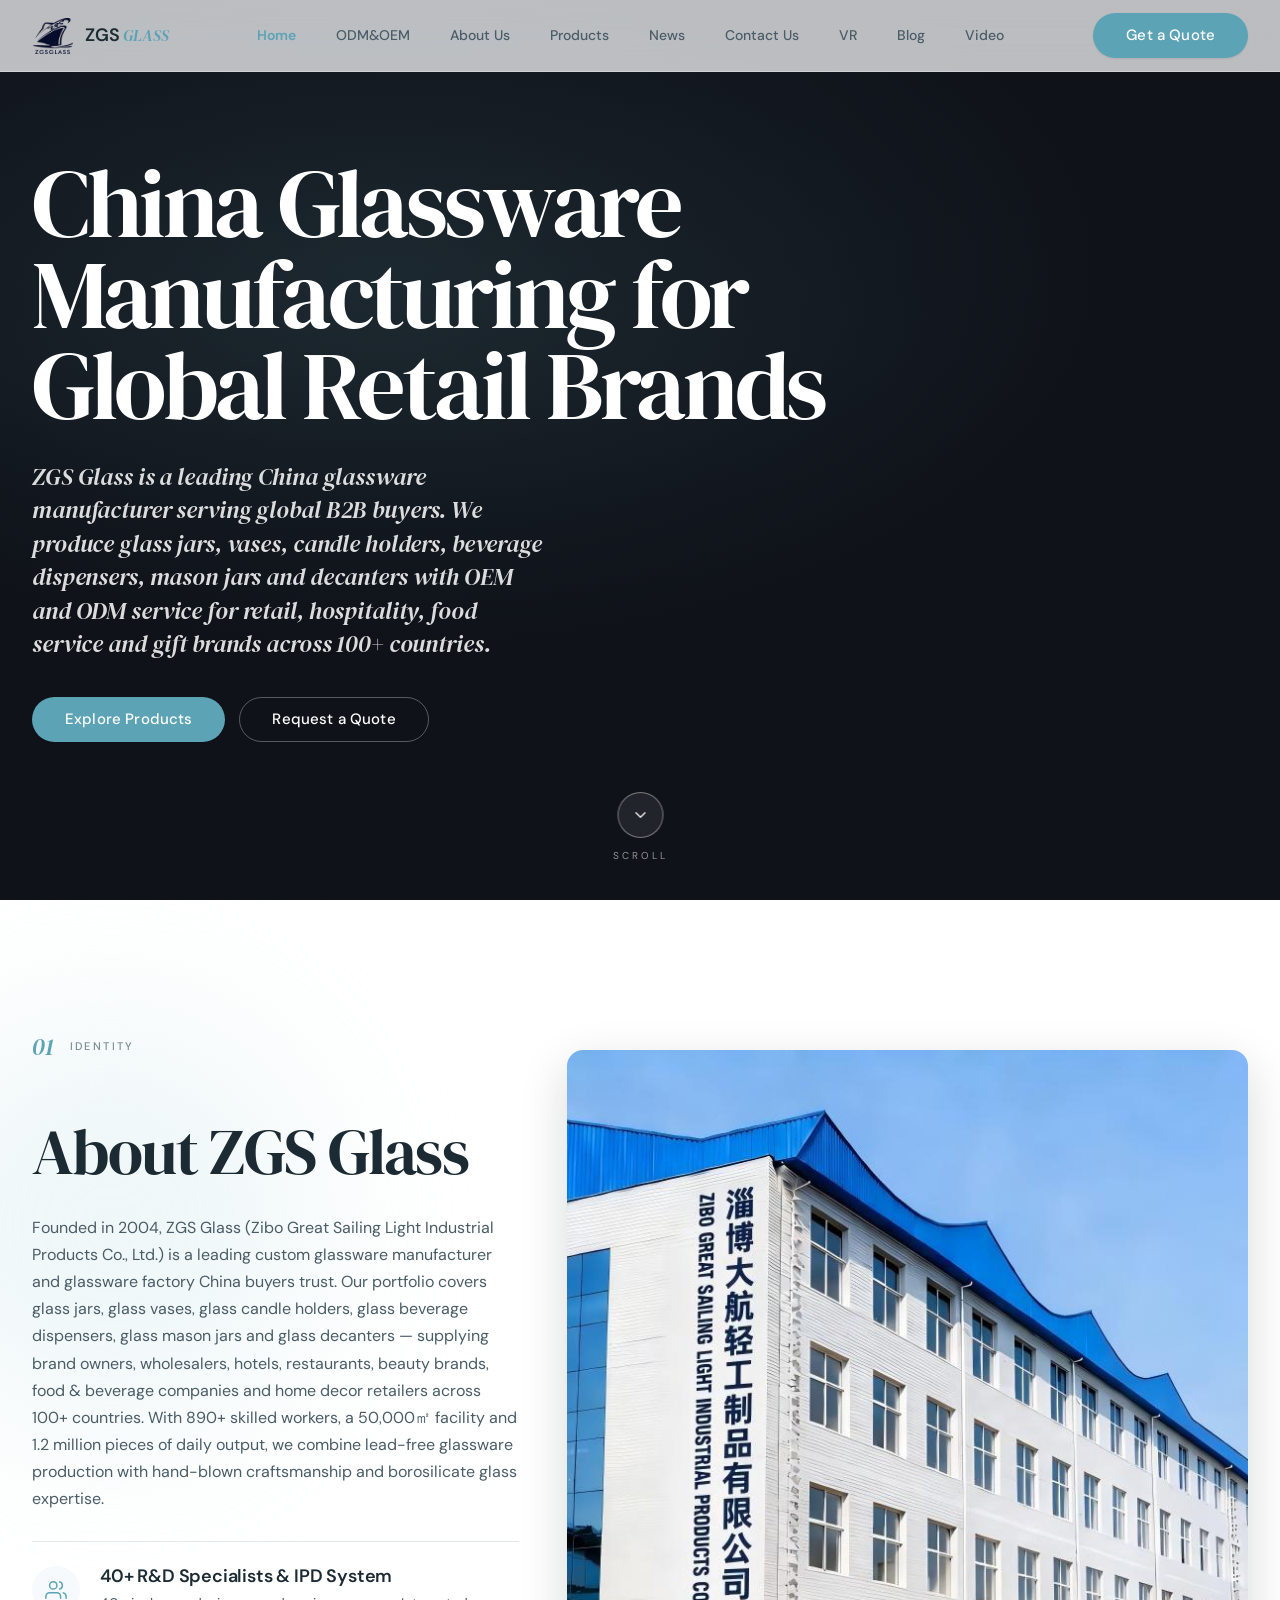
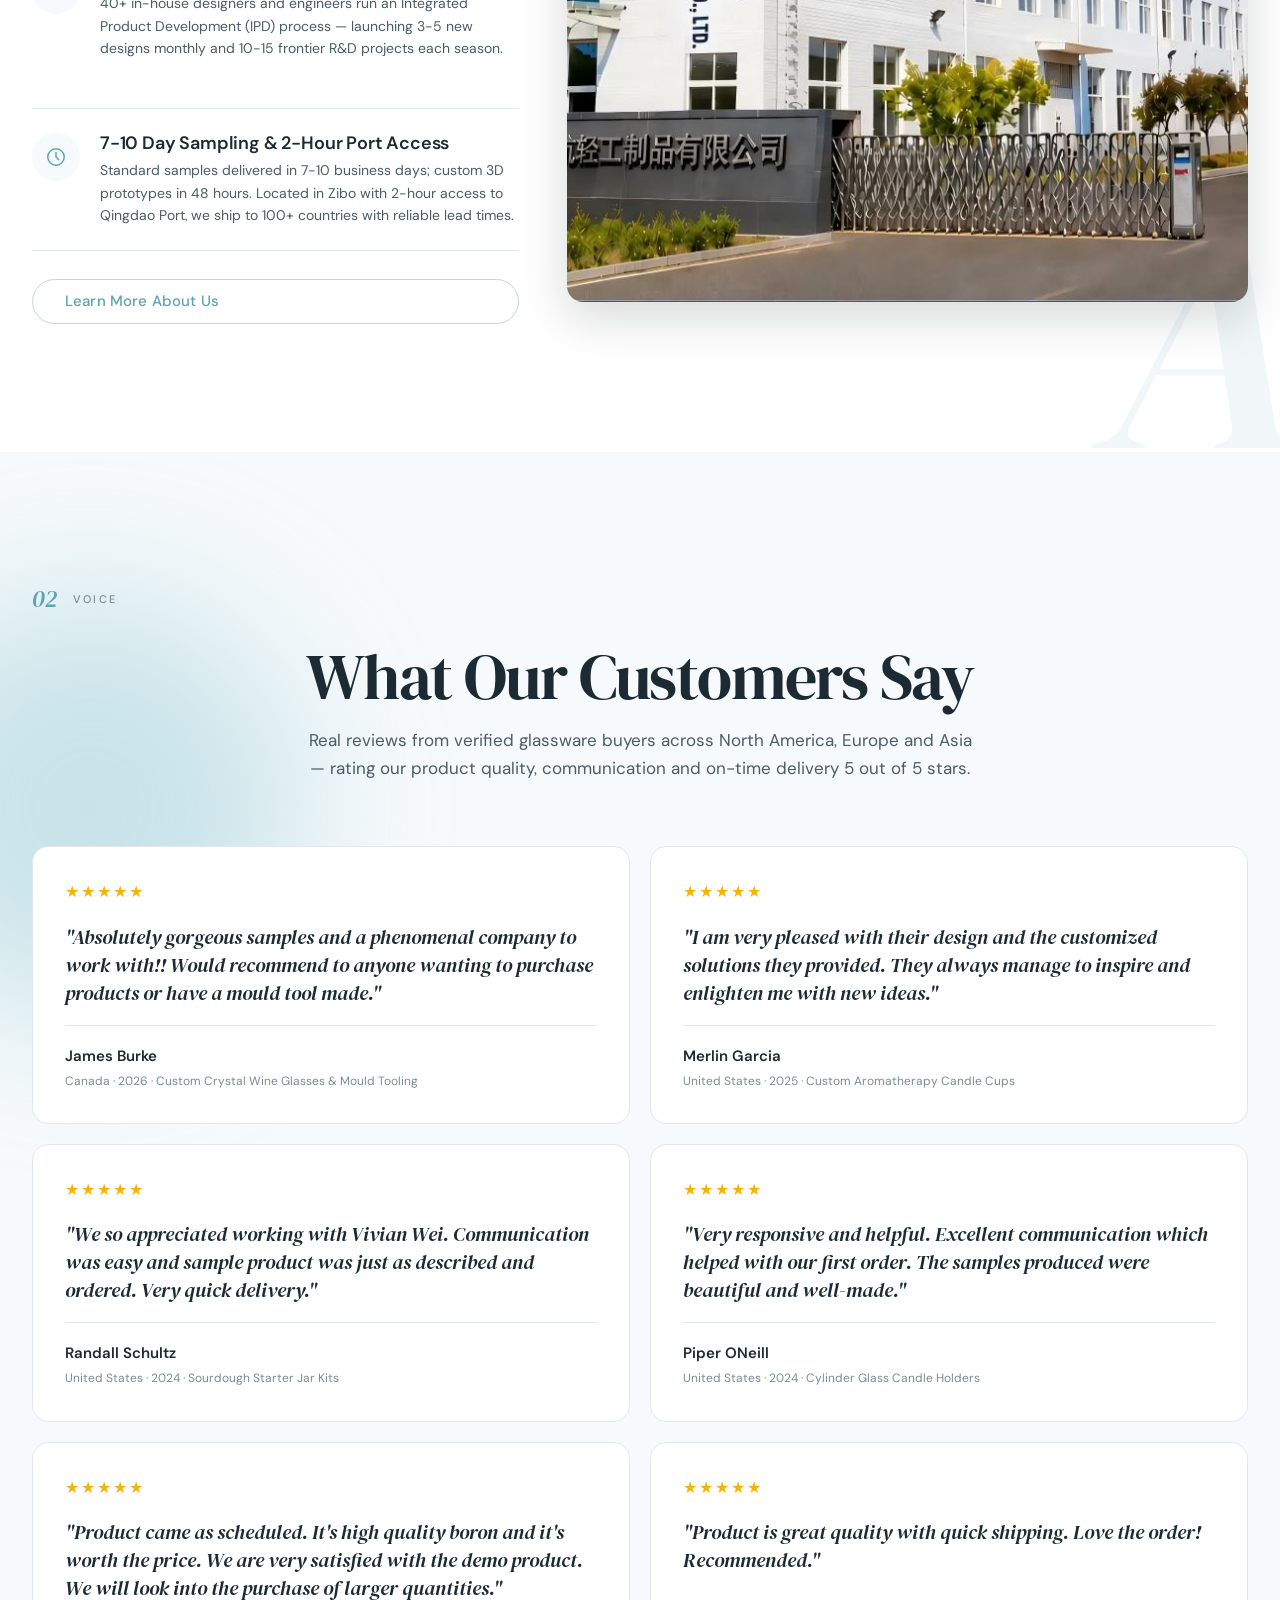
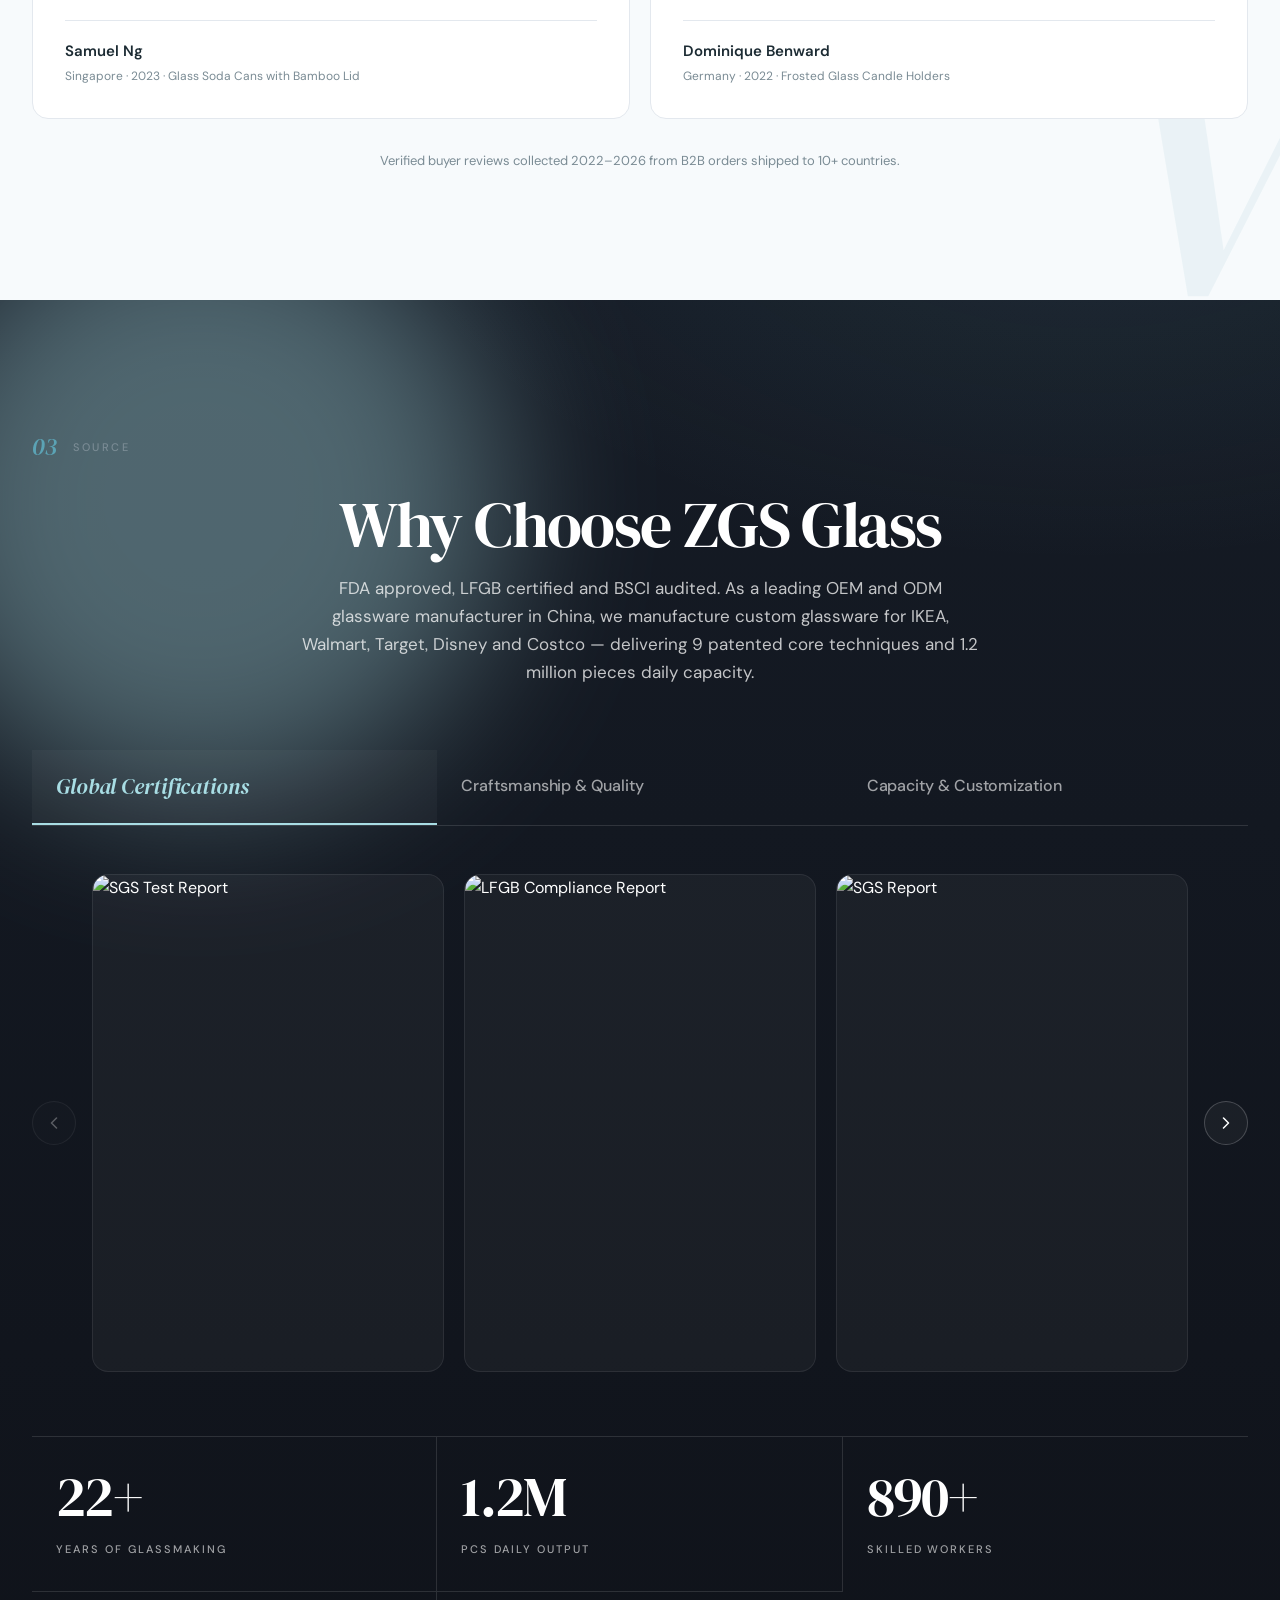
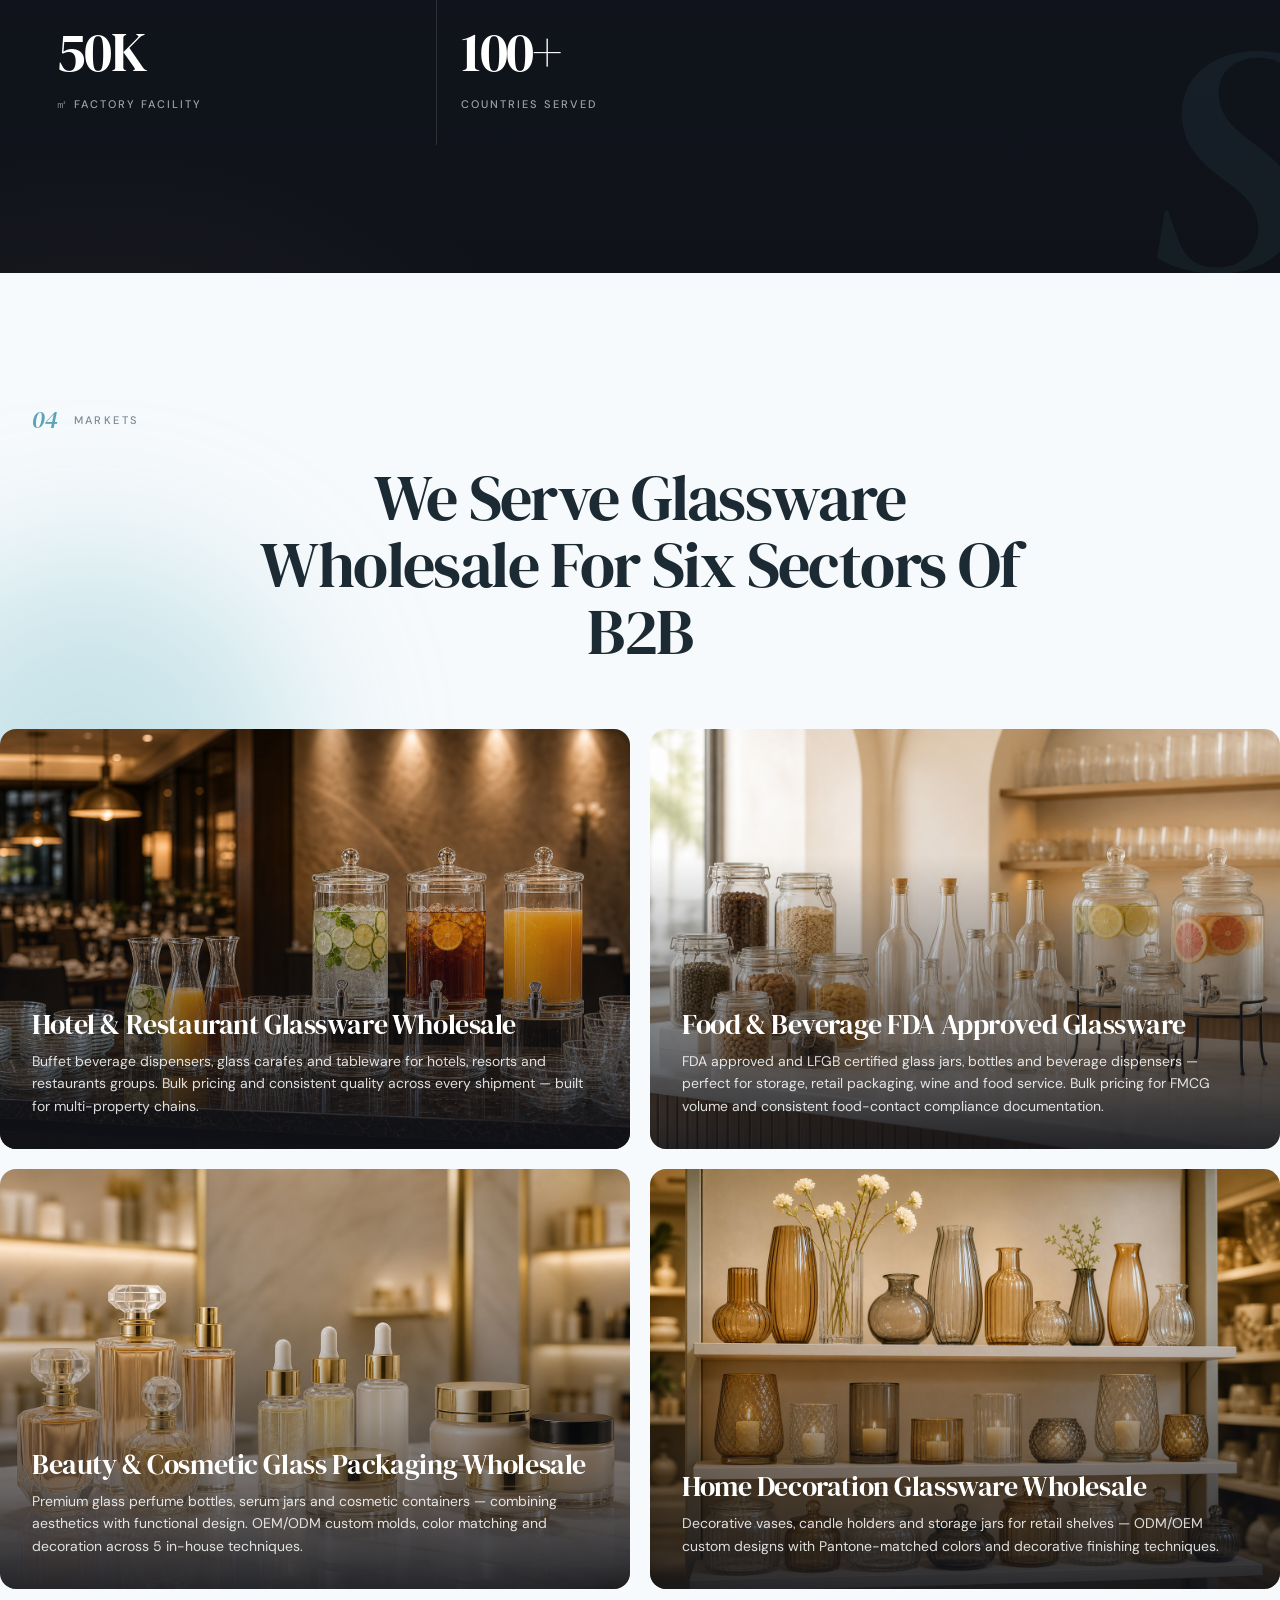
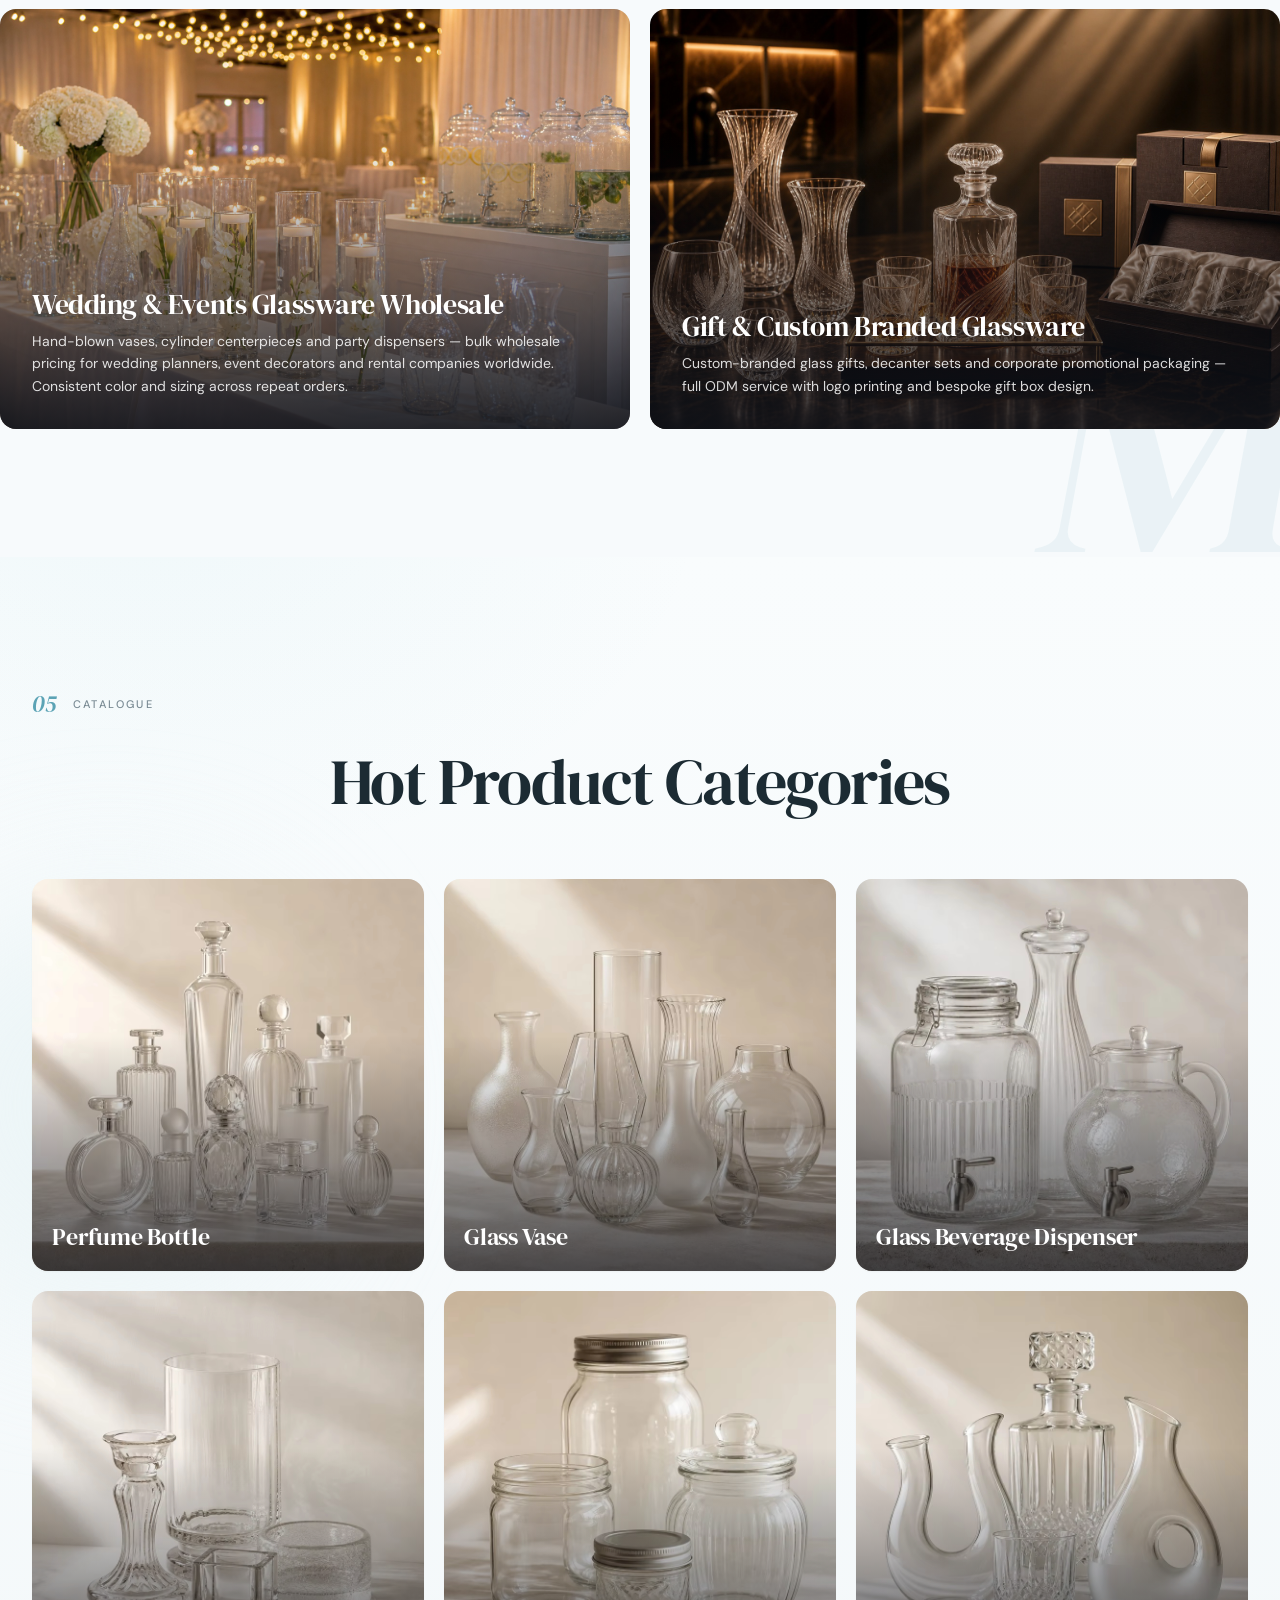
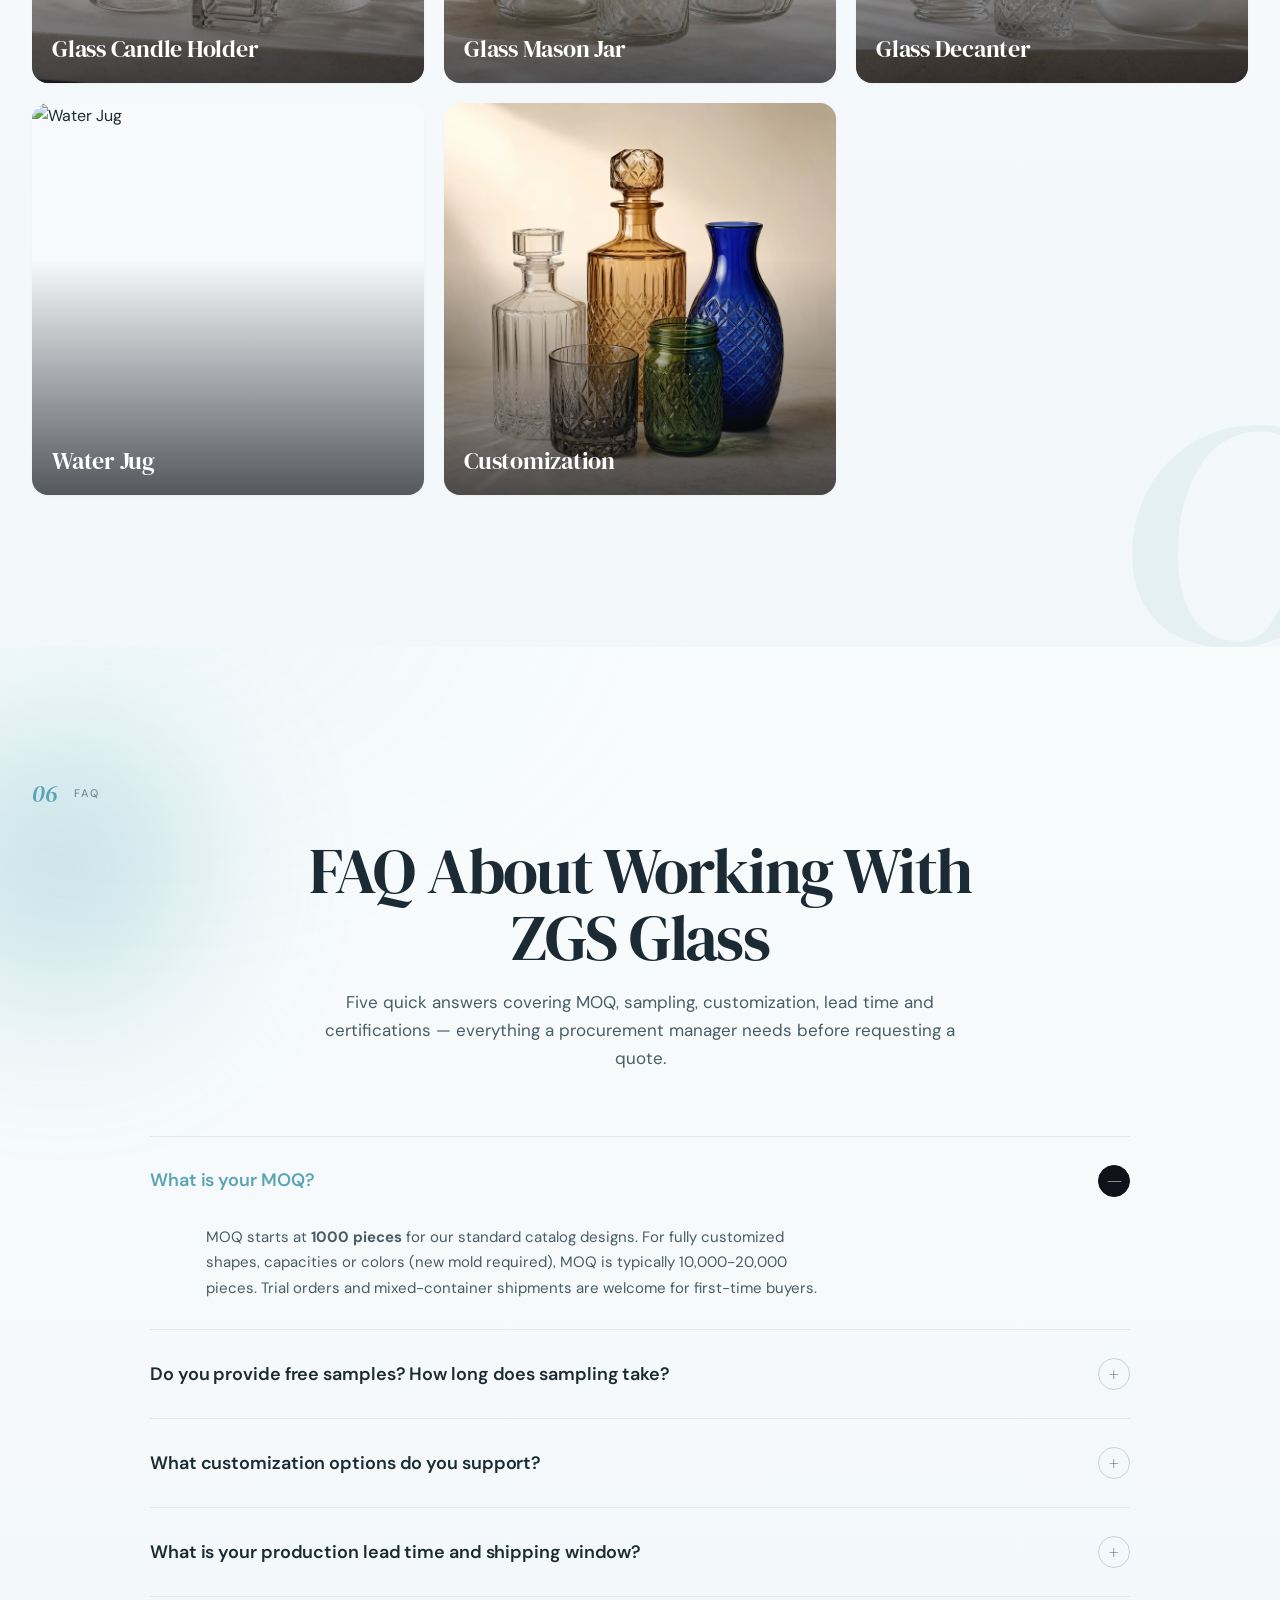
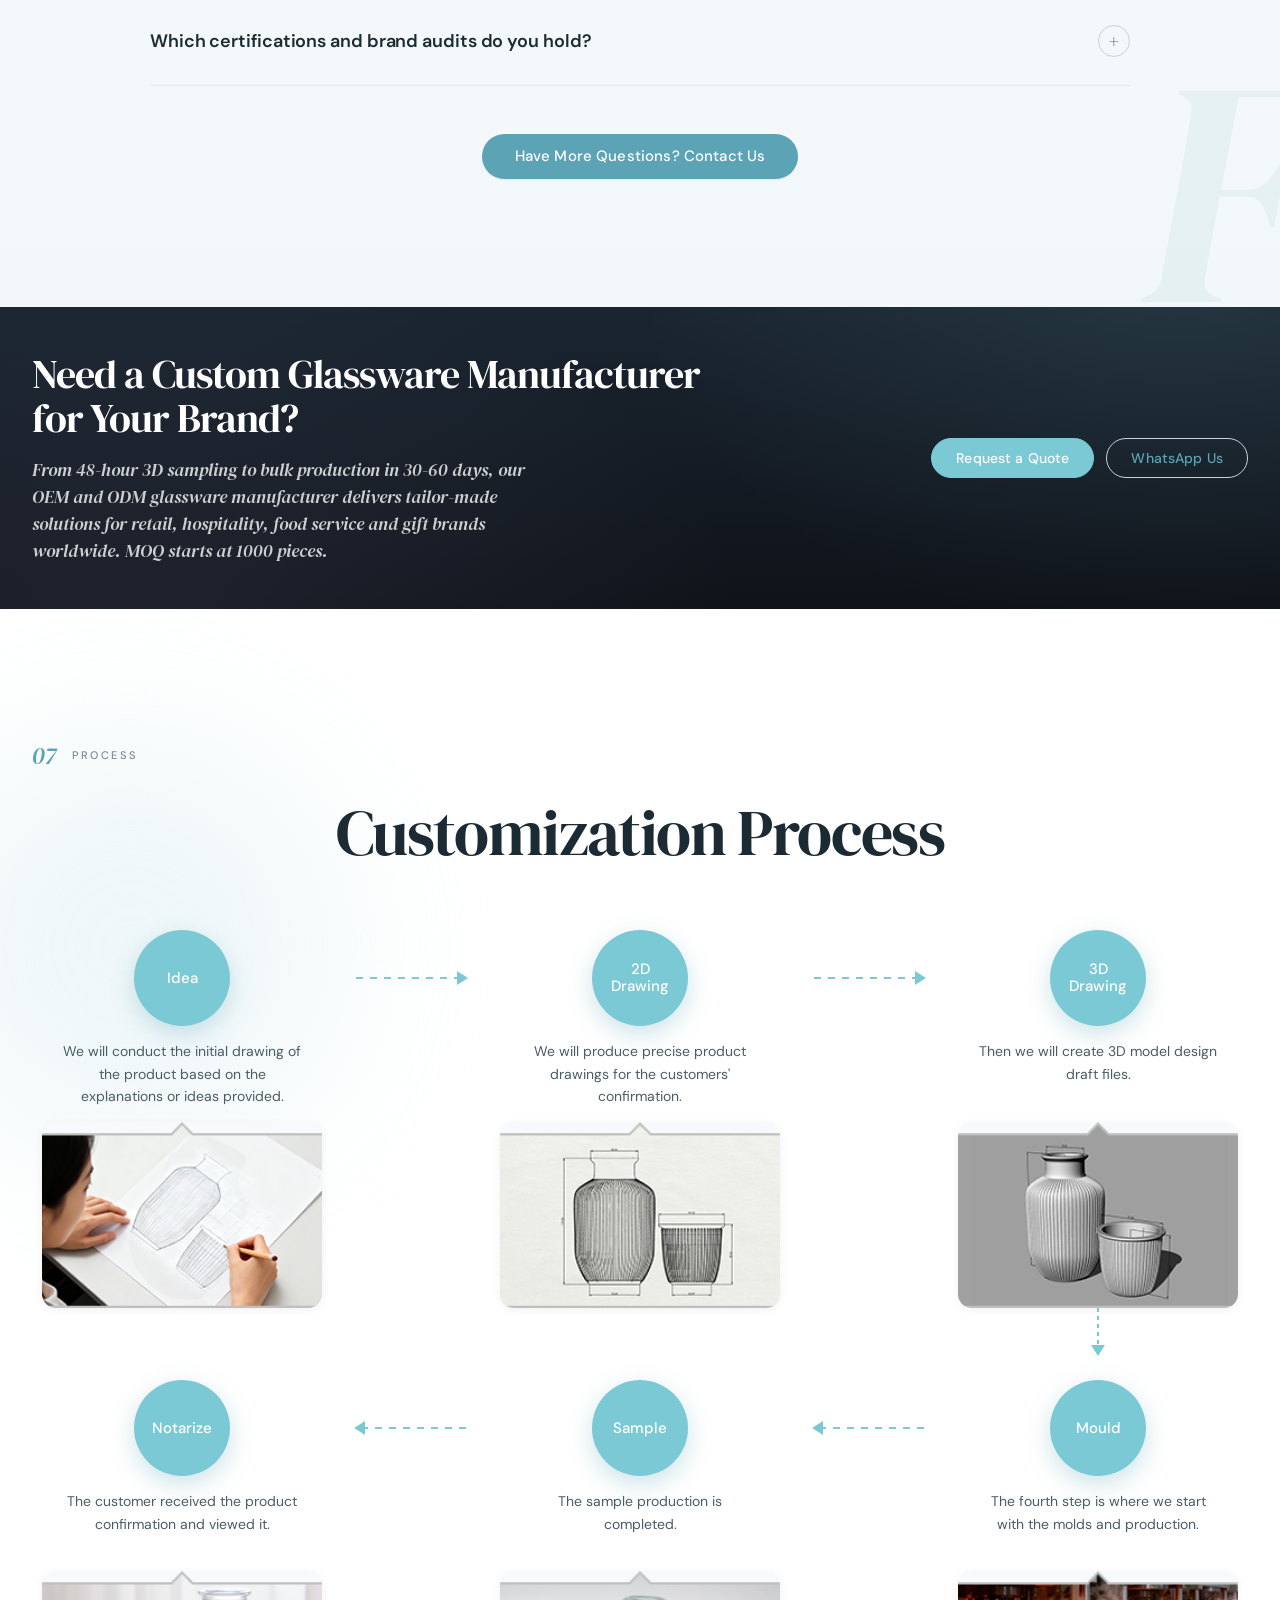
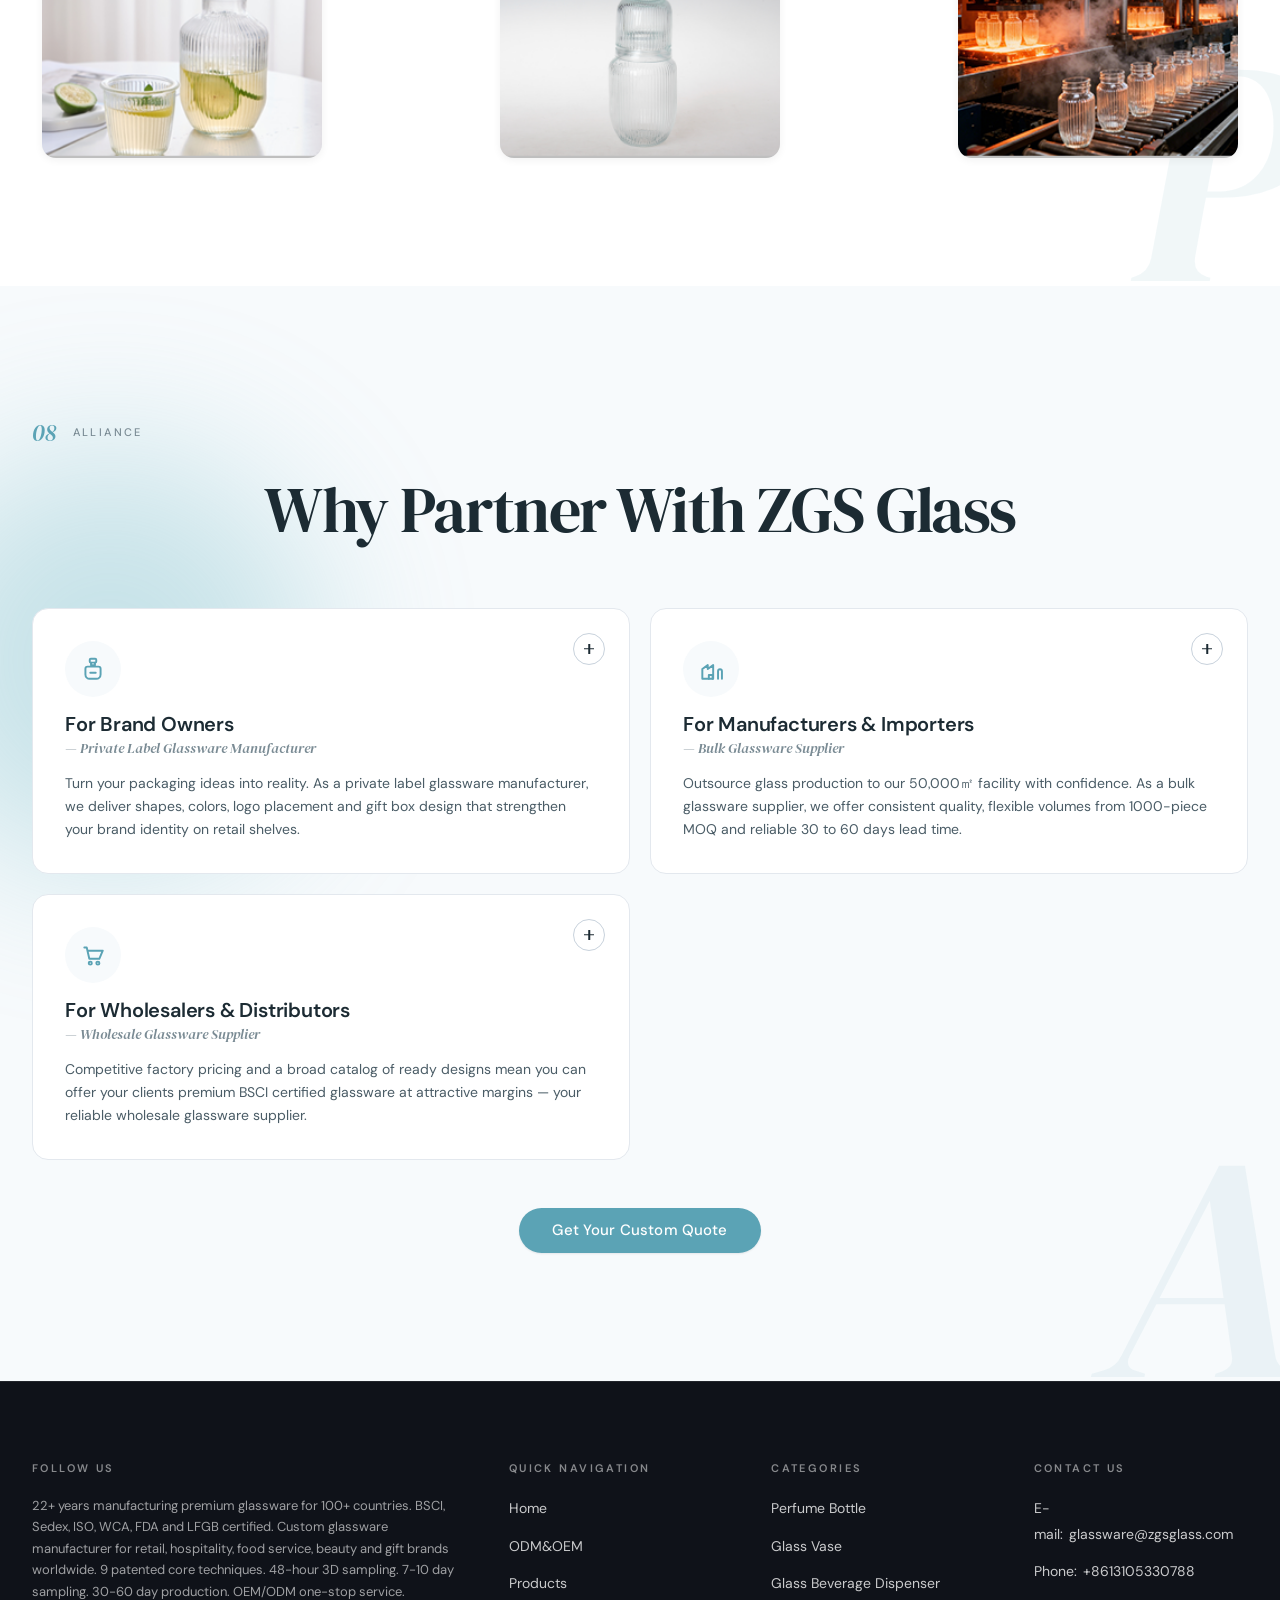
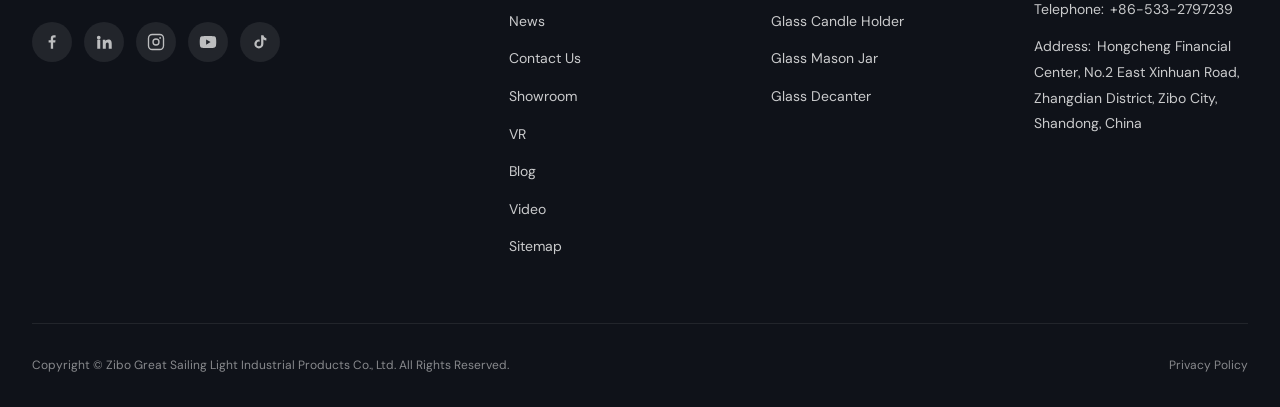
==== commit 8d84a9f9: "修改光晕和水印位置" ====
--- a/index.html
+++ b/index.html
@@ -135,8 +135,6 @@
 
     <!-- Hero Banner -->
     <section class="hero">
-      <div class="glass-orb glow md" style="top:30%;right:15%;opacity:.5"></div>
-      <div class="glass-orb aurora sm" style="bottom:25%;left:10%;opacity:.4"></div>
       <div class="hero-slider" id="heroSlider">
         <div class="hero-slide active"><video id="heroVideo" autoplay muted loop playsinline preload="auto"
             aria-label="Hero video"></video></div>
@@ -167,9 +165,8 @@
 
     <!-- About Us -->
     <section class="section" id="about">
-      <div class="glass-orb ice md" style="top:10%;right:-100px"></div>
-      <div class="glass-orb aurora sm" style="bottom:0;left:5%;opacity:.6"></div>
-      <div class="giant-watermark top-right">A</div>
+      <div class="glass-orb ice md" style="top:10%;left:-100px"></div>
+      <div class="giant-watermark bottom-right">A</div>
       <div class="container about-grid">
         <div class="about-copy reveal">
           <div class="section-number">
@@ -227,9 +224,8 @@
 
     <!-- Customer Reviews -->
     <section class="section testimonials-section">
-      <div class="glass-orb aurora md" style="top:10%;right:-120px"></div>
-      <div class="glass-orb ice sm" style="bottom:5%;left:8%;opacity:.6"></div>
-      <div class="giant-watermark top-right">V</div>
+      <div class="glass-orb aurora md" style="top:10%;left:-120px"></div>
+      <div class="giant-watermark bottom-right">V</div>
       <div class="container">
         <div class="section-number reveal">
           <span class="section-number__digit">02</span>
@@ -315,8 +311,7 @@
     <!-- Factory Highlights -->
     <section class="section factory-section">
       <div class="glass-orb glow lg" style="top:-100px;left:-100px"></div>
-      <div class="glass-orb aurora md" style="bottom:10%;right:-80px"></div>
-      <div class="giant-watermark bottom-left">S</div>
+      <div class="giant-watermark bottom-right">S</div>
       <div class="container">
         <div class="section-number reveal">
           <span class="section-number__digit">03</span>
@@ -490,8 +485,7 @@
     <!-- Industries We Serve -->
     <section class="section section-soft industries-section">
       <div class="glass-orb aurora md" style="top:15%;left:-120px"></div>
-      <div class="glass-orb ice sm" style="bottom:0;right:10%"></div>
-      <div class="giant-watermark top-right">M</div>
+      <div class="giant-watermark bottom-right">M</div>
       <div class="container">
         <div class="section-number reveal">
           <span class="section-number__digit">04</span>
@@ -563,9 +557,8 @@
 
     <!-- Hot Categories -->
     <section class="section section-soft">
-      <div class="glass-orb ice md" style="top:20%;right:-100px"></div>
-      <div class="glass-orb aurora sm" style="bottom:10%;left:5%"></div>
-      <div class="giant-watermark bottom-left">C</div>
+      <div class="glass-orb ice md" style="top:20%;left:-100px"></div>
+      <div class="giant-watermark bottom-right">C</div>
       <div class="container">
         <div class="section-number reveal">
           <span class="section-number__digit">05</span>
@@ -654,9 +647,8 @@
 
     <!-- FAQ -->
     <section class="section section-soft faq-section">
-      <div class="glass-orb aurora sm" style="top:80px;right:8%"></div>
-      <div class="glass-orb ice md" style="bottom:-100px;left:-80px"></div>
-      <div class="giant-watermark top-right">F</div>
+      <div class="glass-orb aurora sm" style="top:80px;left:-80px"></div>
+      <div class="giant-watermark bottom-right">F</div>
       <div class="container">
         <div class="section-number reveal">
           <span class="section-number__digit">06</span>
@@ -766,9 +758,6 @@
 
     <!-- Write To Us -->
     <section class="cta-band">
-      <div class="glass-orb glow lg" style="top:50%;right:-150px;transform:translateY(-50%)"></div>
-      <div class="glass-orb aurora md" style="top:10%;left:-100px;opacity:.5"></div>
-      <div class="giant-watermark center">W</div>
       <div class="container cta-inner">
         <div>
           <h3 class="display-lg">Need a Custom Glassware Manufacturer for Your Brand?</h3>
@@ -787,8 +776,7 @@
     <!-- Customization Process -->
     <section class="section process-section">
       <div class="glass-orb ice md" style="top:10%;left:-80px"></div>
-      <div class="glass-orb aurora sm" style="bottom:5%;right:8%"></div>
-      <div class="giant-watermark bottom-left">P</div>
+      <div class="giant-watermark bottom-right">P</div>
       <div class="container">
         <div class="section-number reveal">
           <span class="section-number__digit">07</span>
@@ -854,9 +842,8 @@
 
     <!-- Why Partner With Us -->
     <section class="section partner-section">
-      <div class="glass-orb aurora md" style="top:15%;right:-100px"></div>
-      <div class="glass-orb ice sm" style="bottom:0;left:5%"></div>
-      <div class="giant-watermark top-right">A</div>
+      <div class="glass-orb aurora md" style="top:15%;left:-100px"></div>
+      <div class="giant-watermark bottom-right">A</div>
       <div class="container">
         <div class="section-number reveal">
           <span class="section-number__digit">08</span>
@@ -1022,7 +1009,7 @@
     (function () {
       'use strict';
 
-      /* Hero video (HLS .m3u8) */
+      /* Hero video */
       var HERO_VIDEO_SRC = 'https://permalink.dogevideo.com/player/get.m3u8?vcode=7ea243877f29890a&userId=15754&flsign=1e4b3d34357c0f16e9c84d0c96bc9ada&ext=.m3u8';
       document.addEventListener('DOMContentLoaded', function () {
         var v = document.getElementById('heroVideo');
--- a/css/style.css
+++ b/css/style.css
@@ -1,5 +1,5 @@
 /* =====================================================================
-   ZGS Glass  ·  Brand Visual System v1.0
+   ZGS Glass  ·  Brand Visual System
    DM Sans (sans) × DM Serif Display (display) · Ice crystal system · Asymmetric grids
    ===================================================================== */
 
@@ -14,7 +14,7 @@
 input,textarea,select{font:inherit;color:inherit}
 :focus-visible{outline:2px solid var(--primary);outline-offset:3px;border-radius:6px}
 
-/* 02 · v1.0 Design Tokens */
+/* 02 · Design Tokens */
 :root{
   --primary:#5BA3B5;--primary-press:#4A8C9F;--primary-soft:#7CC9D6;--primary-tint:#E5F2F4;
   --accent:#7CC9D6;--accent-press:#4A8C9F;--accent-soft:#A8DDE4;--accent-tint:#E8F4F6;
@@ -89,15 +89,16 @@
 .section-head.asym > div:last-child{align-items:flex-end;text-align:right}
 .section-head.asym > div:last-child p{max-width:480px}
 
-/* Giant watermark · decorative letterform · DESIGN.md */
-.giant-watermark{position:absolute;font-family:var(--font-display);font-style:italic;font-weight:400;font-size:320px;line-height:.85;color:var(--primary);opacity:.05;pointer-events:none;user-select:none;z-index:0;letter-spacing:-.05em}
-.section-dark .giant-watermark{color:#fff;opacity:.06}
-.cta-band .giant-watermark{color:#fff;opacity:.06}
+/* Giant watermark · decorative letterform */
+.giant-watermark{position:absolute;font-family:var(--font-display);font-style:italic;font-weight:400;font-size:320px;line-height:.85;color:var(--primary);opacity:.08;pointer-events:none;user-select:none;z-index:0;letter-spacing:-.05em}
+.section-dark .giant-watermark{color:#fff;opacity:.08}
 .giant-watermark.top-right{top:-.06em;right:-.04em}
+.giant-watermark.top-left{top:-.06em;left:-.04em}
+.giant-watermark.bottom-right{bottom:-.06em;right:-.04em}
 .giant-watermark.bottom-left{bottom:-.06em;left:-.04em}
 .giant-watermark.center{top:50%;left:50%;transform:translate(-50%,-50%);font-size:380px;opacity:.04}
 
-/* Glass orb · decorative · DESIGN.md */
+/* Glass orb · decorative */
 .glass-orb{position:absolute;border-radius:50%;filter:blur(80px);pointer-events:none;z-index:0}
 .glass-orb.aurora{background:var(--glass-aurora);opacity:.35}
 .glass-orb.ice{background:var(--glass-ice);opacity:.6}
@@ -120,7 +121,7 @@
 .section > .highpro-stats,
 .cta-band > .container{position:relative;z-index:2}
 
-/* 05 · Buttons · pill · DESIGN.md */
+/* 05 · Buttons · pill */
 .btn{display:inline-flex;align-items:center;gap:8px;padding:14px 32px;border-radius:var(--r-pill);font-size:15px;font-weight:500;letter-spacing:.01em;border:1px solid transparent;transition:background .28s ease,transform .18s ease,box-shadow .28s ease,border-color .28s ease,color .28s ease;cursor:pointer;white-space:nowrap;line-height:1;text-decoration:none}
 .btn-primary{background:var(--primary);color:#fff;box-shadow:0 1px 2px rgba(15,18,25,.08)}
 .btn-primary:hover{background:var(--primary-soft);transform:translateY(-1px);box-shadow:0 4px 16px rgba(91,163,181,.20)}
@@ -140,7 +141,7 @@
 .reveal.is-visible,.reveal.visible{opacity:1;transform:translateY(0)}
 .reveal.delay-1{transition-delay:.1s}.reveal.delay-2{transition-delay:.2s}.reveal.delay-3{transition-delay:.3s}.reveal.delay-4{transition-delay:.4s}
 
-/* 07 · Header / Navigation · DESIGN.md sticky 72px */
+/* 07 · Header / Navigation · sticky 72px */
 .nav-global{position:fixed;top:0;left:0;right:0;z-index:1000;height:72px;display:flex;align-items:center;background:rgba(255,255,255,.72);backdrop-filter:blur(20px) saturate(180%);-webkit-backdrop-filter:blur(20px) saturate(180%);border-bottom:1px solid rgba(227,232,238,.5);transition:all var(--d-med) var(--ease-out)}
 .nav-global.is-scrolled{background:rgba(255,255,255,.95);border-bottom-color:var(--line);box-shadow:var(--shadow-xs)}
 .nav-global.is-light{background:rgba(15,18,25,.45);border-bottom-color:rgba(255,255,255,.08)}
@@ -180,7 +181,7 @@
 .mobile-nav-sub{padding-left:16px;border-bottom:1px solid var(--line)}
 .mobile-nav-sub a{padding:10px 0;font-size:14px;color:var(--ink-soft)}
 
-/* 08 · Hero · v1.0 */
+/* 08 · Hero */
 .hero{position:relative;min-height:100vh;min-height:100svh;padding:var(--sp-section) 0;display:flex;flex-direction:column;justify-content:center;overflow:hidden;color:#fff;isolation:isolate;background:var(--deep-ink)}
 .hero-slider{position:absolute;inset:0;z-index:-2;overflow:hidden;background:var(--deep-ink)}
 .hero-slider video{width:100%;height:100%;object-fit:cover;opacity:.7;position:absolute;inset:0}
@@ -347,8 +348,8 @@
 .faq-cta{text-align:center;margin-top:48px}
 
 /* 15 · CTA band · dark */
-.cta-band{position:relative;background:radial-gradient(1000px 640px at 10% 110%,rgba(181,176,221,.10),transparent 62%),radial-gradient(900px 600px at 92% -8%,rgba(124,201,214,.10),transparent 60%),linear-gradient(180deg,#1A2530 0%,#0F1219 100%);color:#fff;padding:var(--sp-section) 0;overflow:hidden}
-.cta-inner{display:grid;grid-template-columns:7fr 5fr;gap:64px;align-items:center;position:relative;z-index:2}
+.cta-band{position:relative;background:radial-gradient(1000px 640px at 10% 110%,rgba(181,176,221,.10),transparent 62%),radial-gradient(900px 600px at 92% -8%,rgba(124,201,214,.10),transparent 60%),linear-gradient(180deg,#1A2530 0%,#0F1219 100%);color:#fff;padding:clamp(24px,3.5vw,56px) 0;overflow:hidden}
+.cta-inner{display:grid;grid-template-columns:7fr 5fr;gap:64px;align-items:center;position:relative;z-index:2;padding:12px 0}
 .cta-inner > div:first-child{display:flex;flex-direction:column;gap:16px}
 .cta-inner h3{font-family:var(--font-display);font-weight:400;font-size:40px;line-height:1.1;letter-spacing:-.025em;color:#fff;margin:0}
 .cta-inner h3 em{font-style:italic;color:var(--accent-soft)}
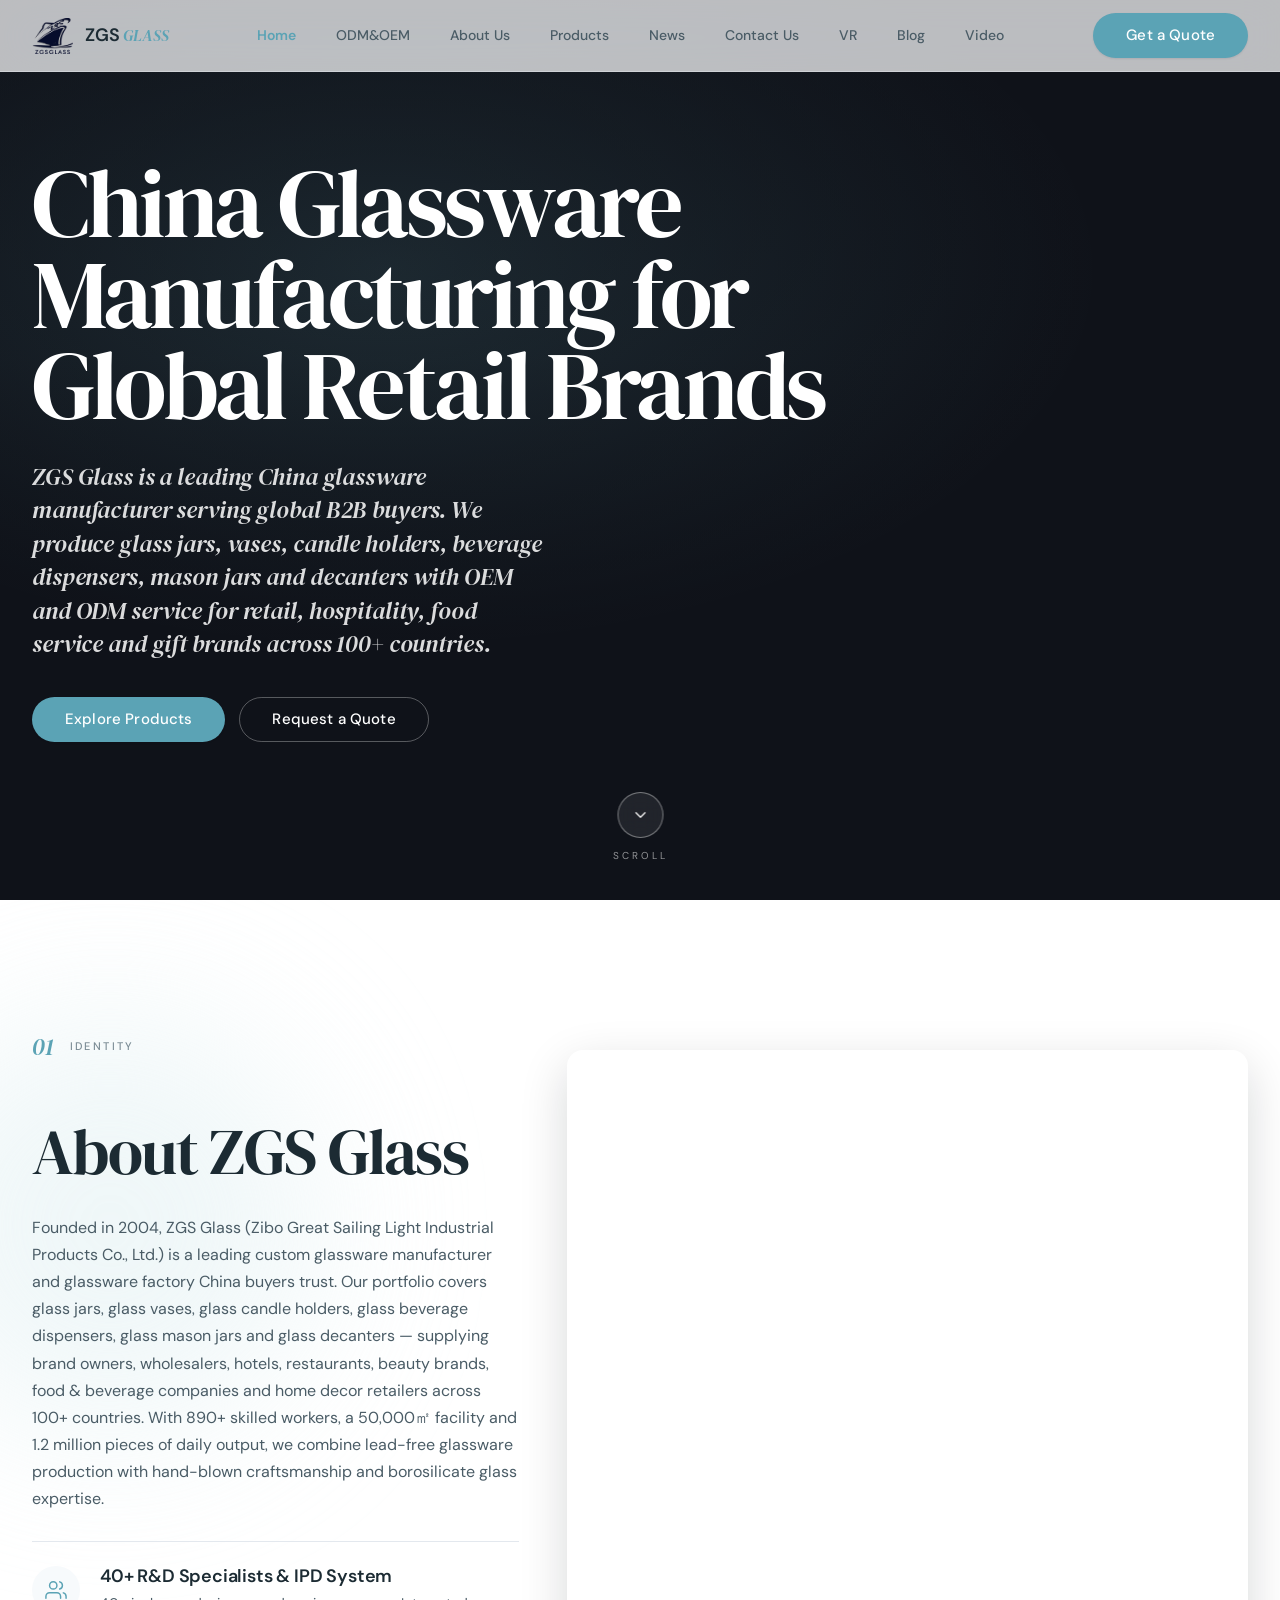
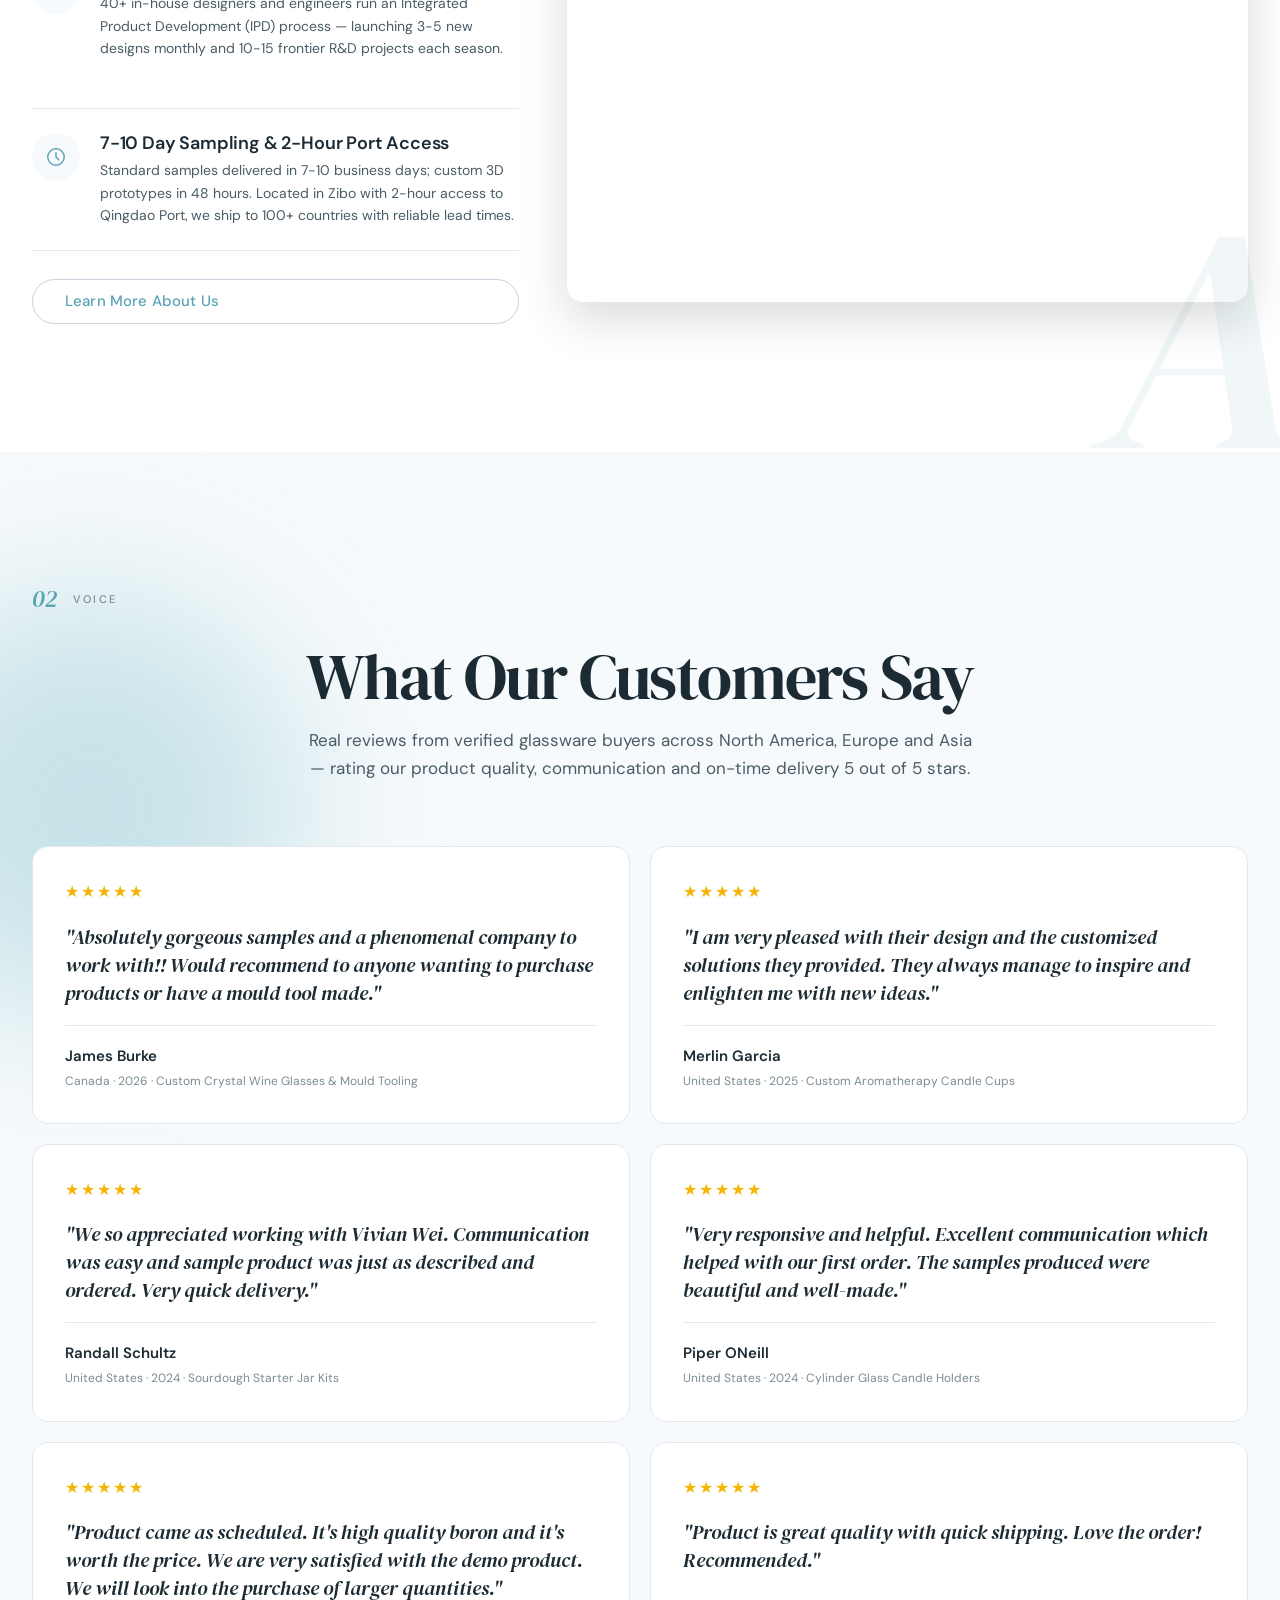
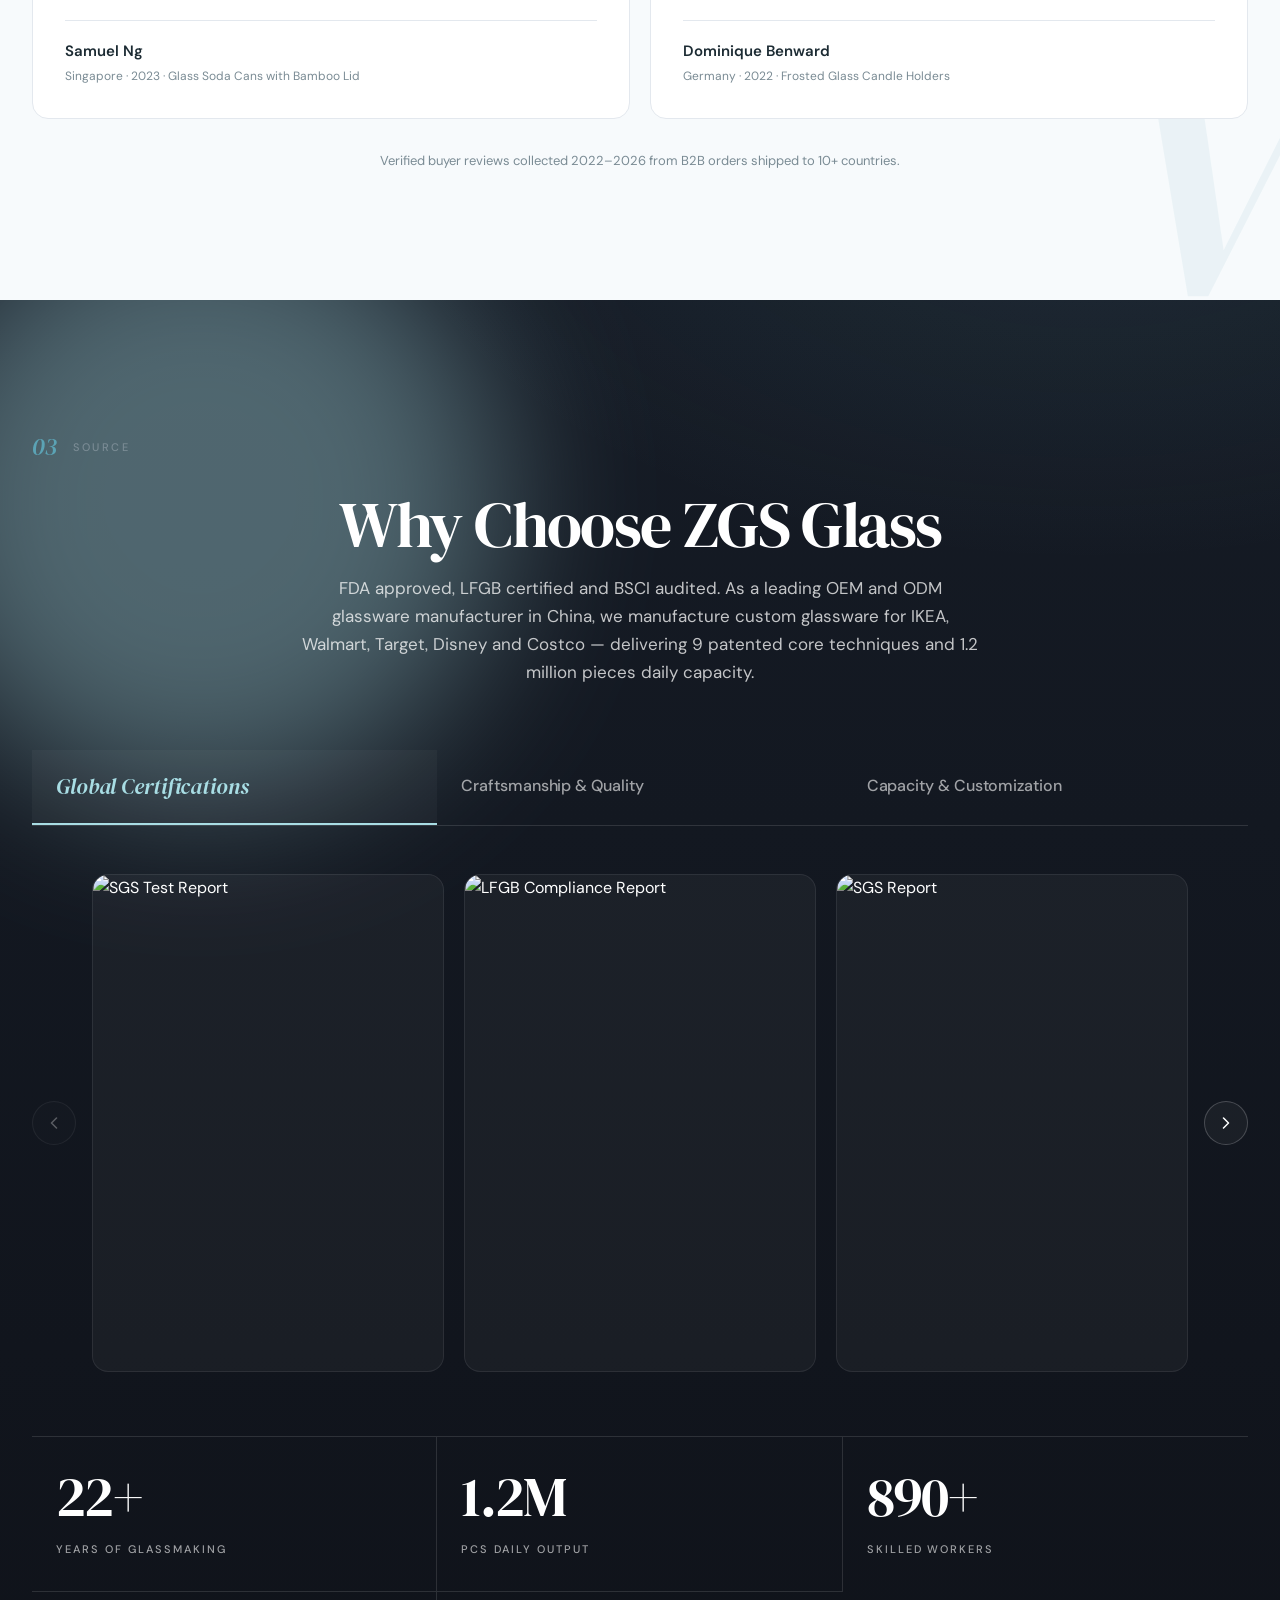
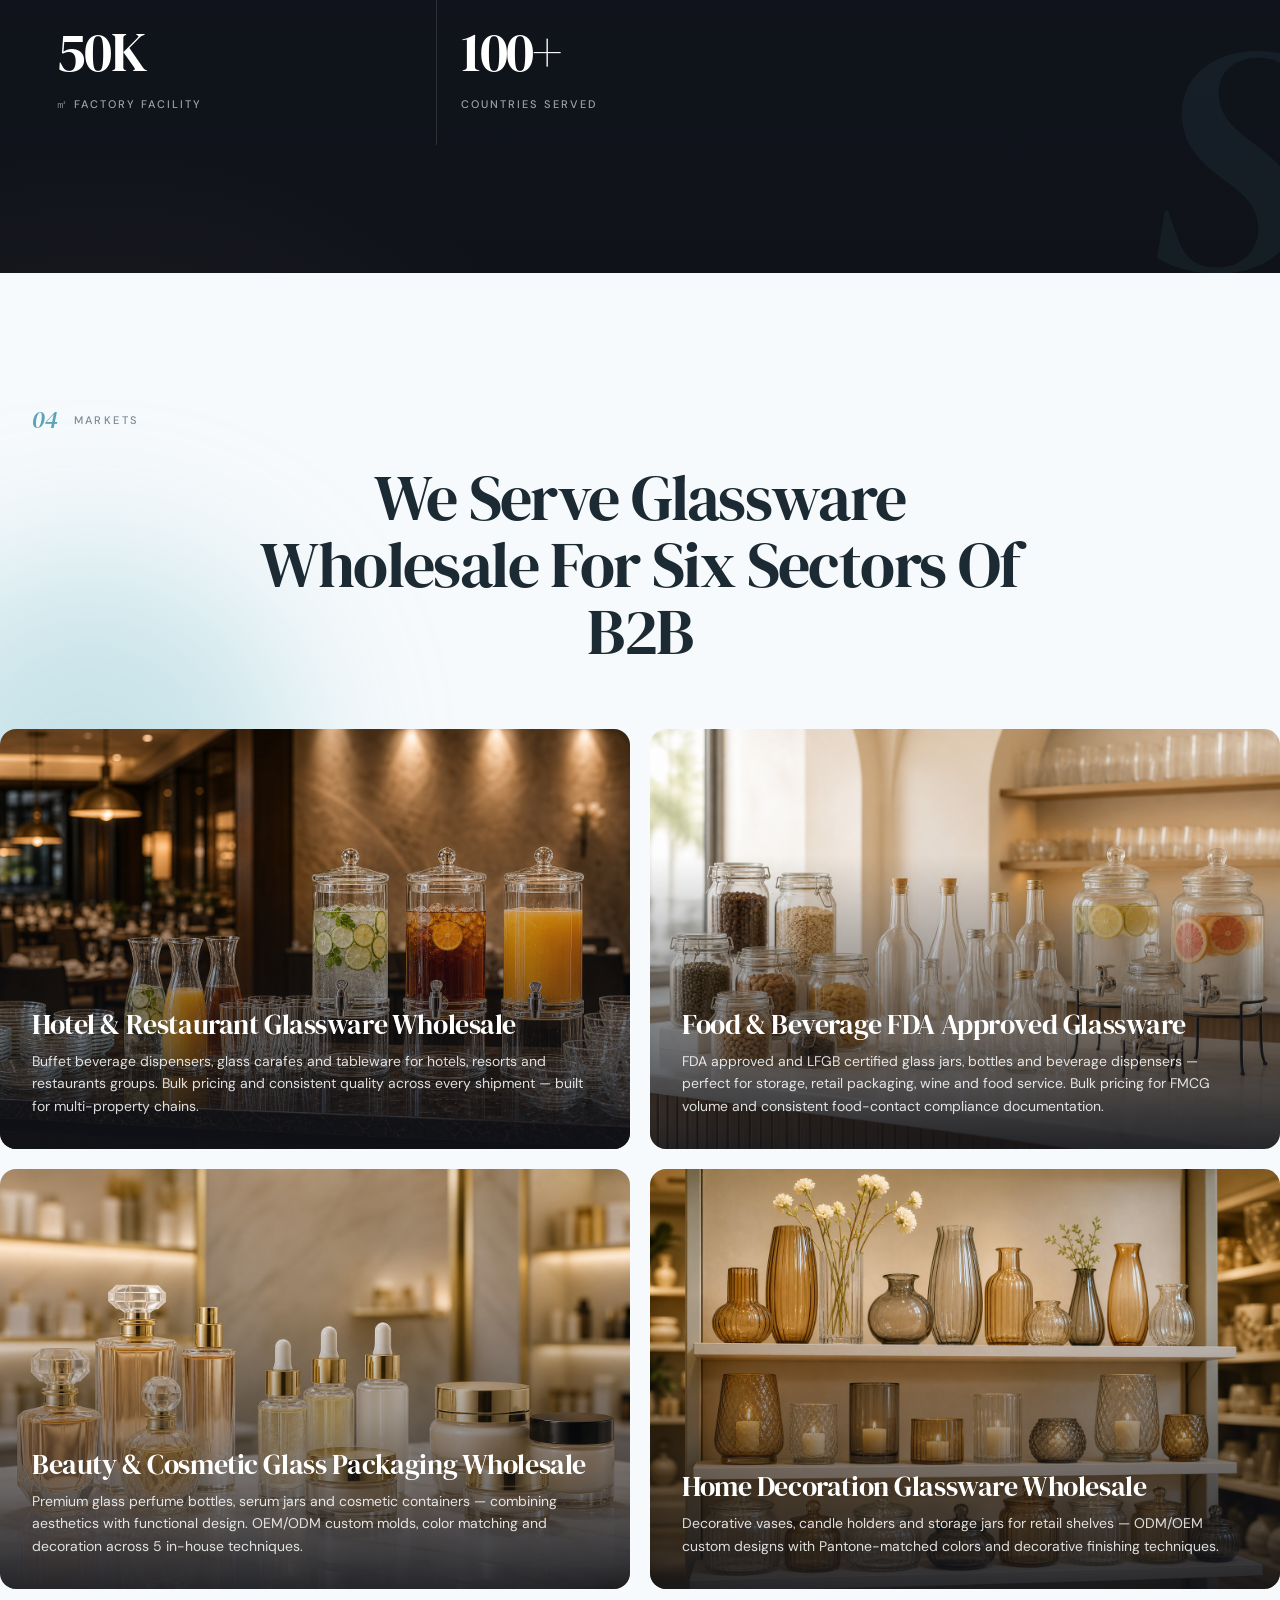
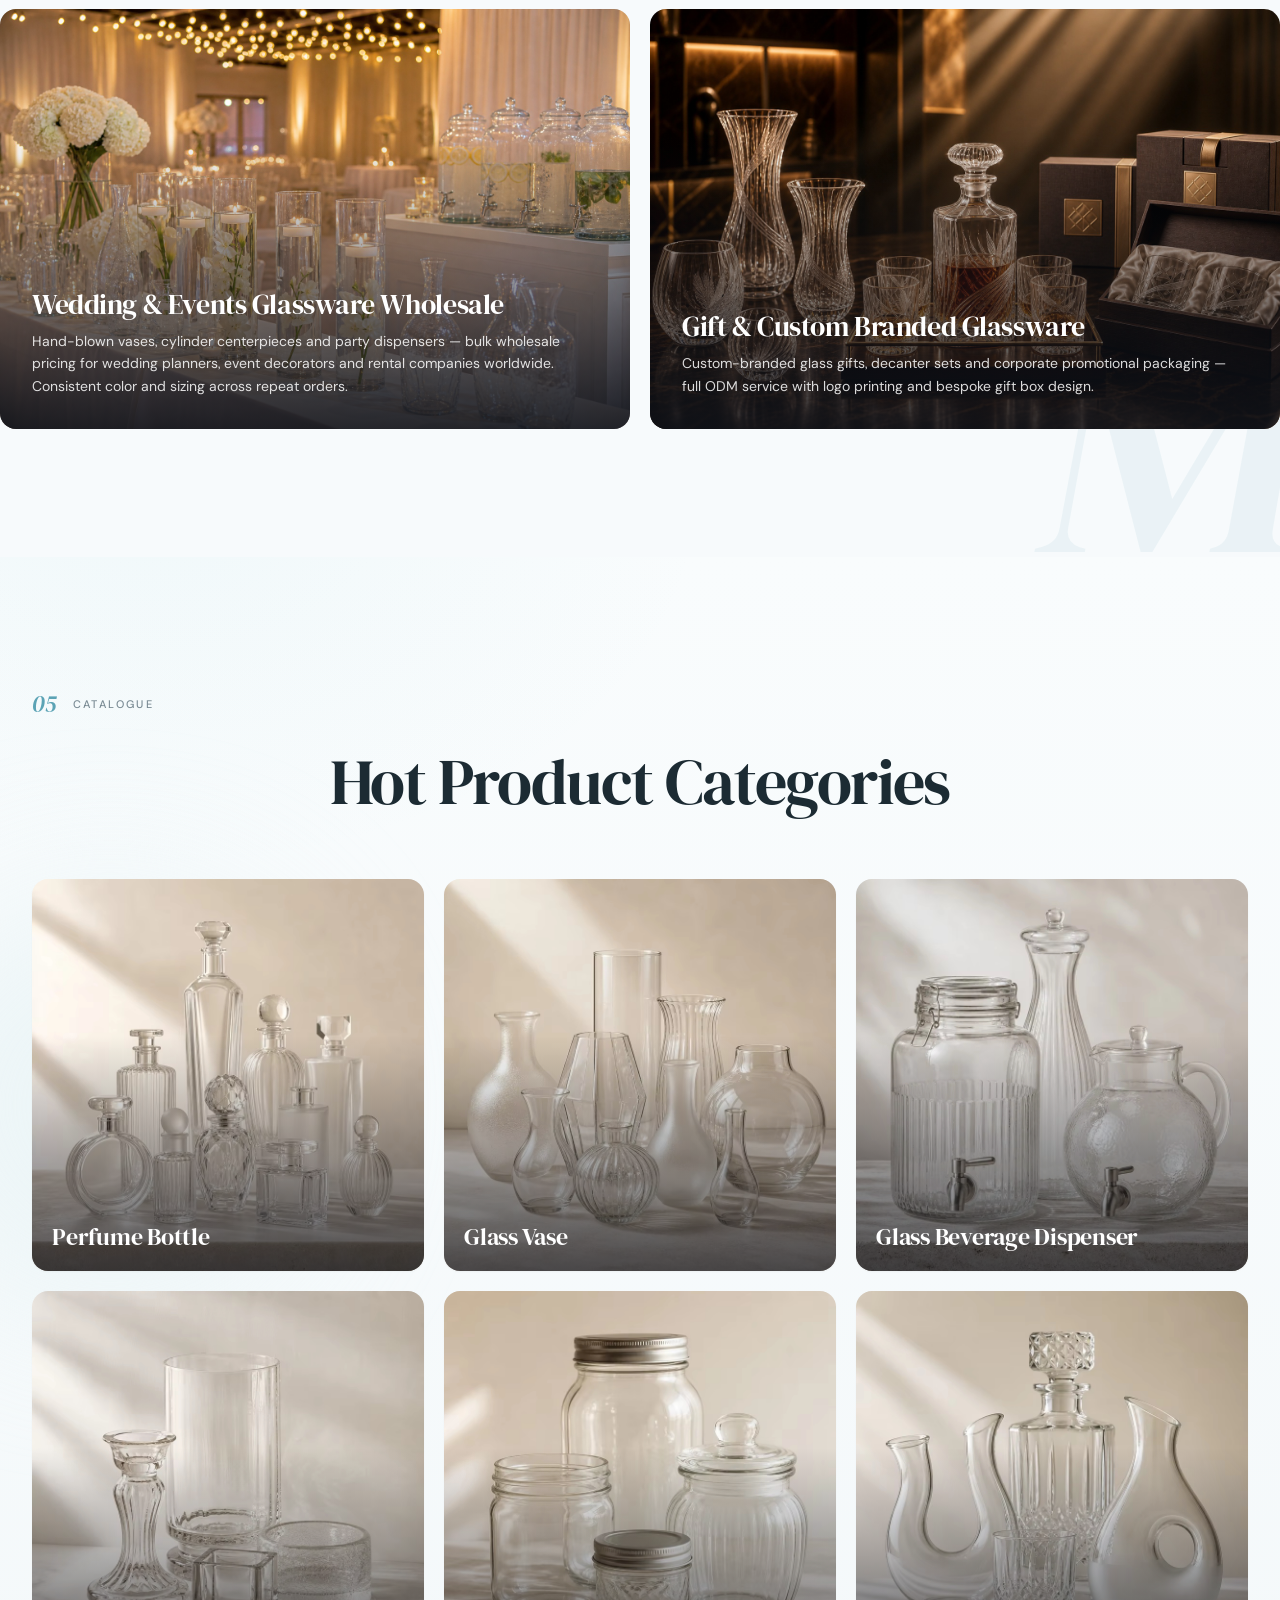
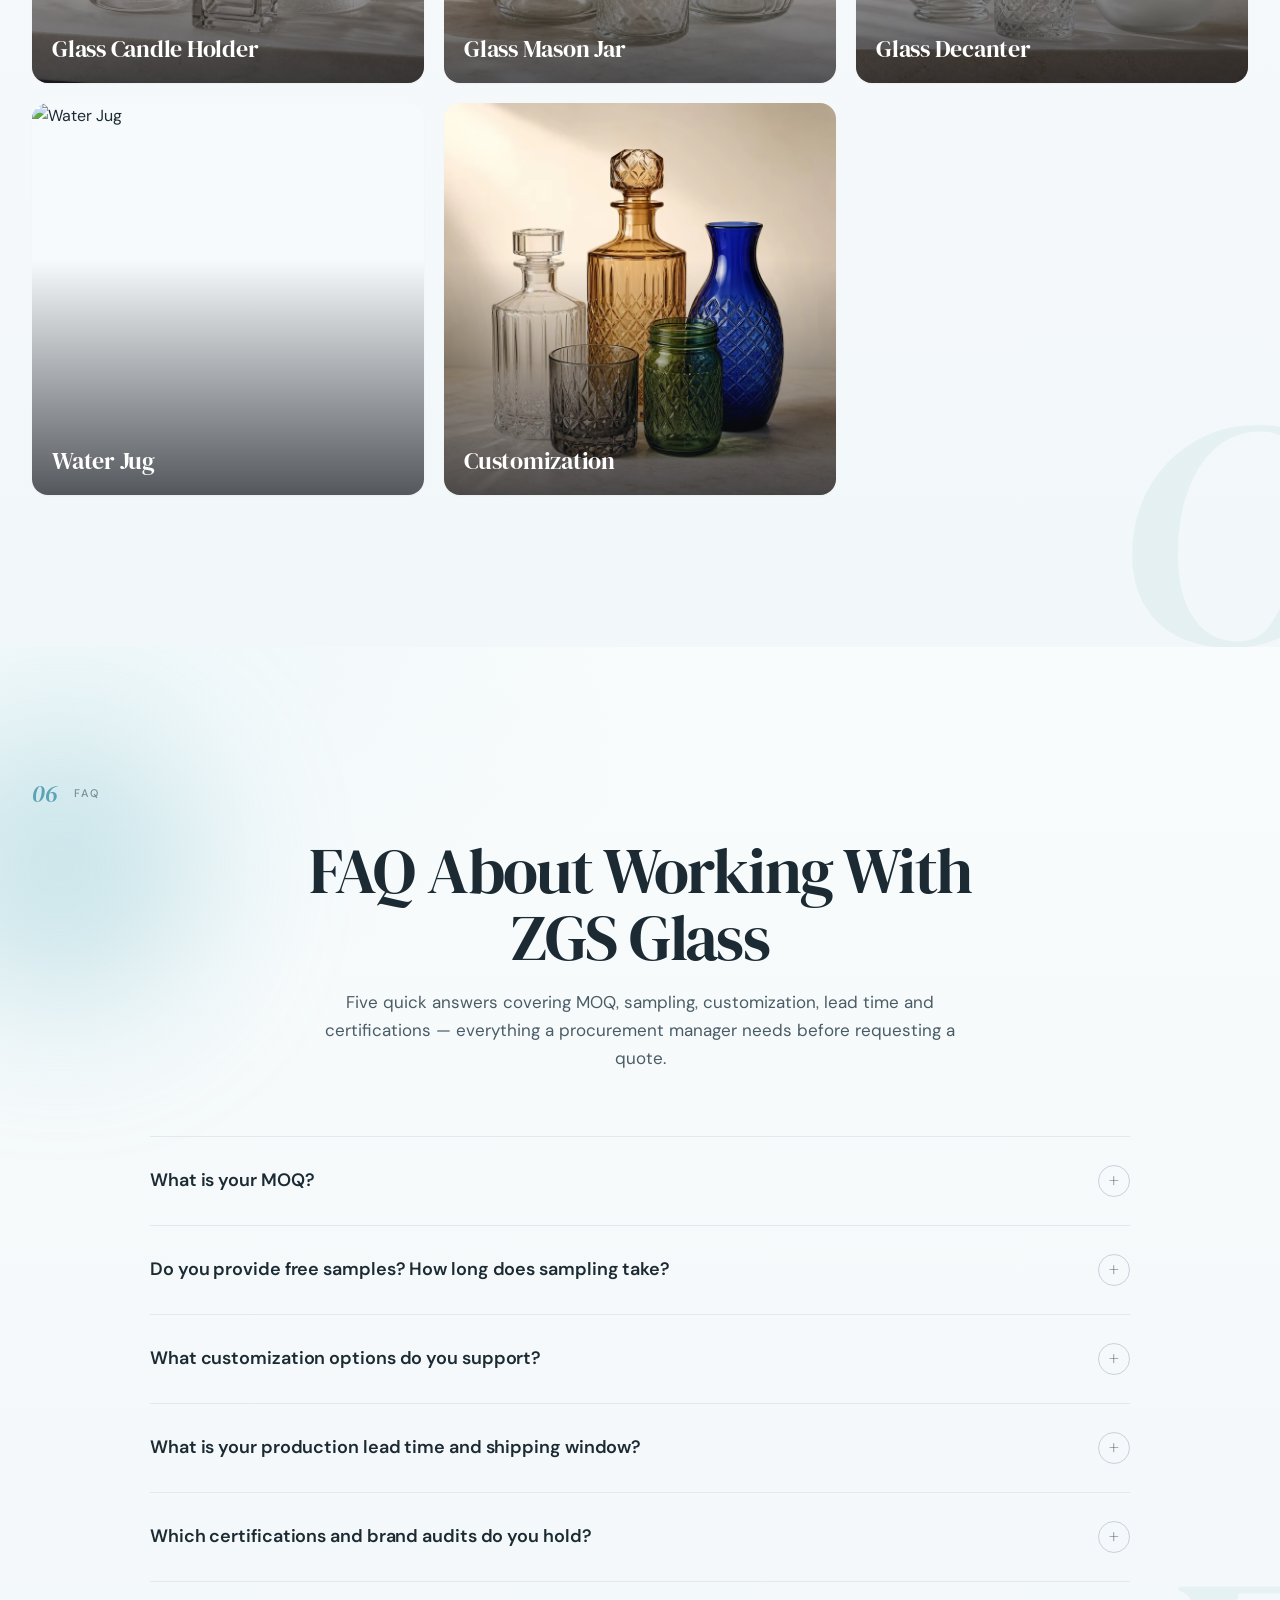
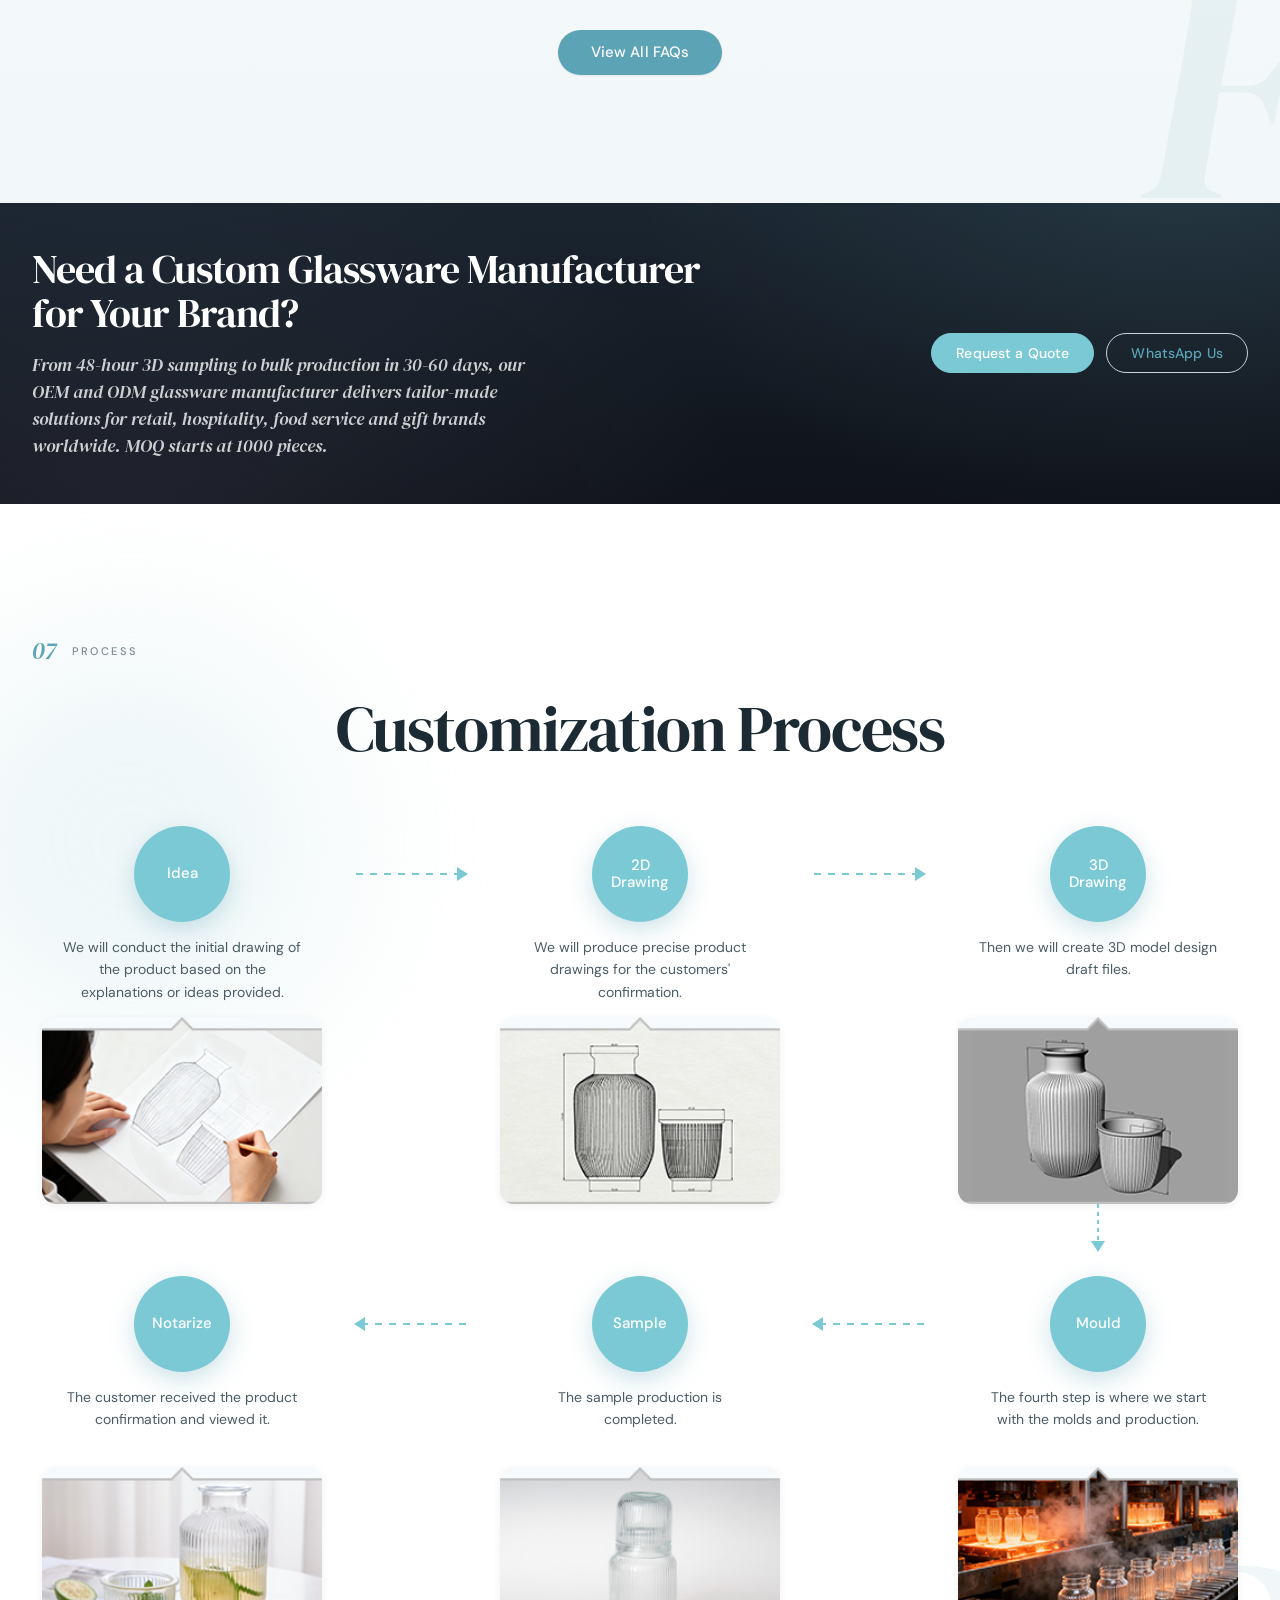
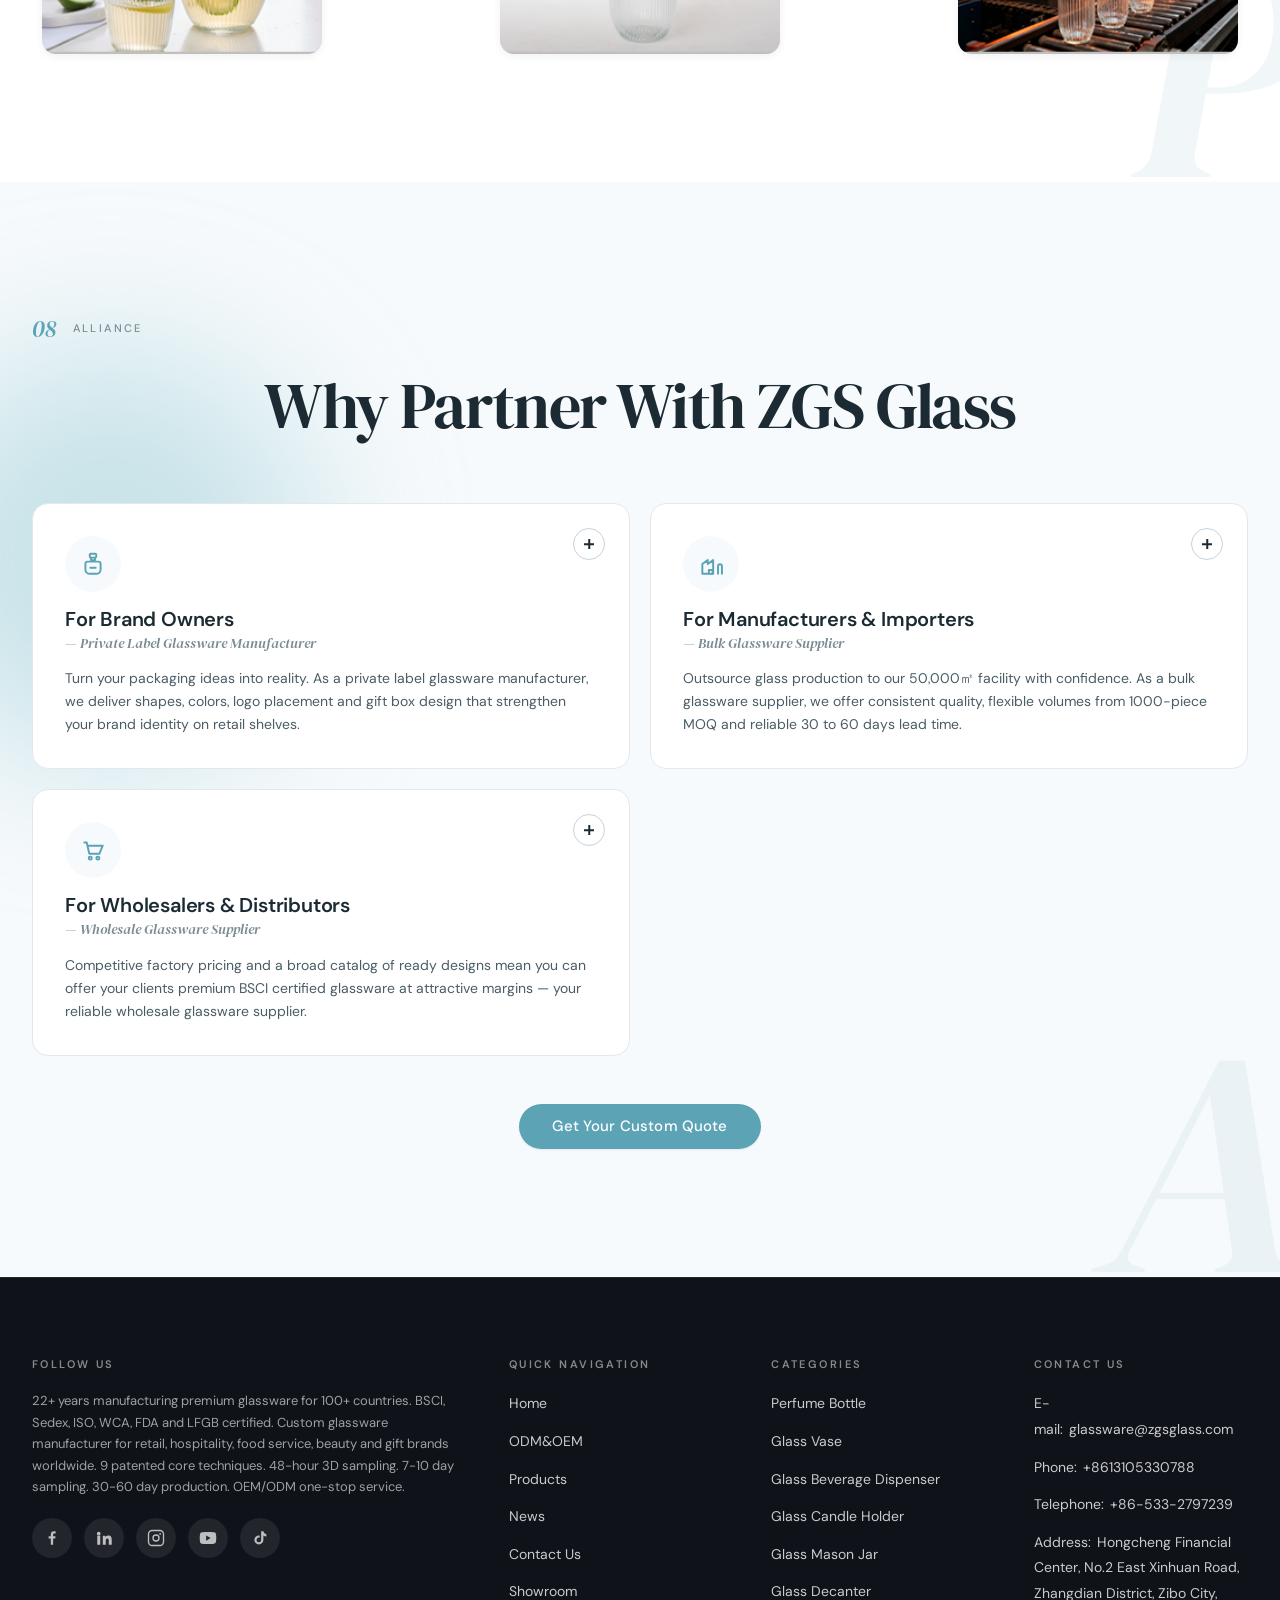
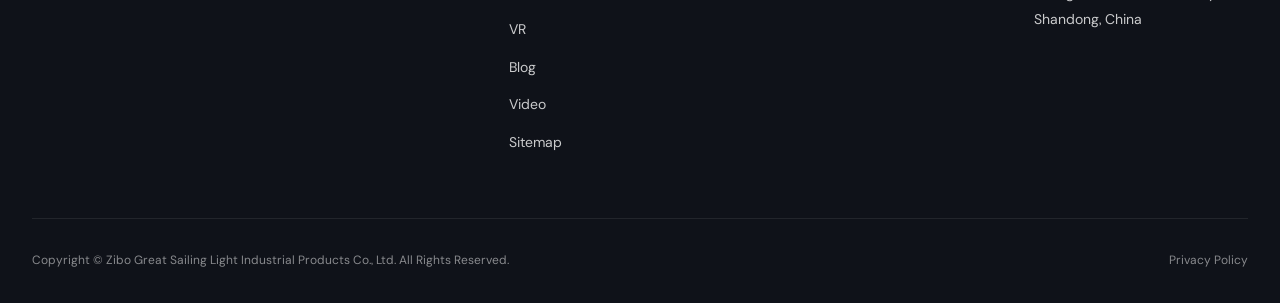
==== commit d84384c8: "refactor(about): 用视频替换工厂图片并调整常见问题链接" ====
--- a/index.html
+++ b/index.html
@@ -217,7 +217,9 @@
             title="about us">Learn More About Us</a>
         </div>
         <div class="about-media reveal">
-          <img src="images/zgs-factory-photo.jpg" alt="ZGS Glass Factory" />
+          <iframe src="https://www.youtube.com/embed/tAlUr31eU8Y" title="ZGS Glass video" loading="lazy"
+            allow="accelerometer; autoplay; clipboard-write; encrypted-media; gyroscope; picture-in-picture; web-share"
+            referrerpolicy="no-referrer-when-downgrade" allowfullscreen></iframe>
         </div>
       </div>
     </section>
@@ -660,7 +662,7 @@
             procurement manager needs before requesting a quote.</p>
         </div>
         <div class="faq-list reveal">
-          <details class="faq-item" open>
+          <details class="faq-item">
             <summary>
               <h3>What is your MOQ?</h3>
             </summary>
@@ -701,7 +703,7 @@
           </details>
         </div>
         <div class="faq-cta reveal">
-          <a href="https://www.zgs-glass.com/contact-us" class="btn btn-primary">Have More Questions? Contact Us</a>
+          <a href="/faq" class="btn btn-primary">View All FAQs</a>
         </div>
       </div>
     </section>
--- a/css/style.css
+++ b/css/style.css
@@ -222,7 +222,7 @@
 .about-features h4{margin-bottom:6px}
 .about-features p{font-size:14px;color:var(--ink-soft);line-height:1.6;margin:0}
 .about-media{position:relative;border-radius:var(--r-card);overflow:hidden;aspect-ratio:4/5;box-shadow:var(--shadow-lg)}
-.about-media img{width:100%;height:100%;object-fit:cover}
+.about-media img,.about-media iframe{width:100%;height:100%;object-fit:cover;border:0;display:block}
 
 /* 10 · Reviews / Testimonials */
 .testimonials-section{background:var(--bg-2)}
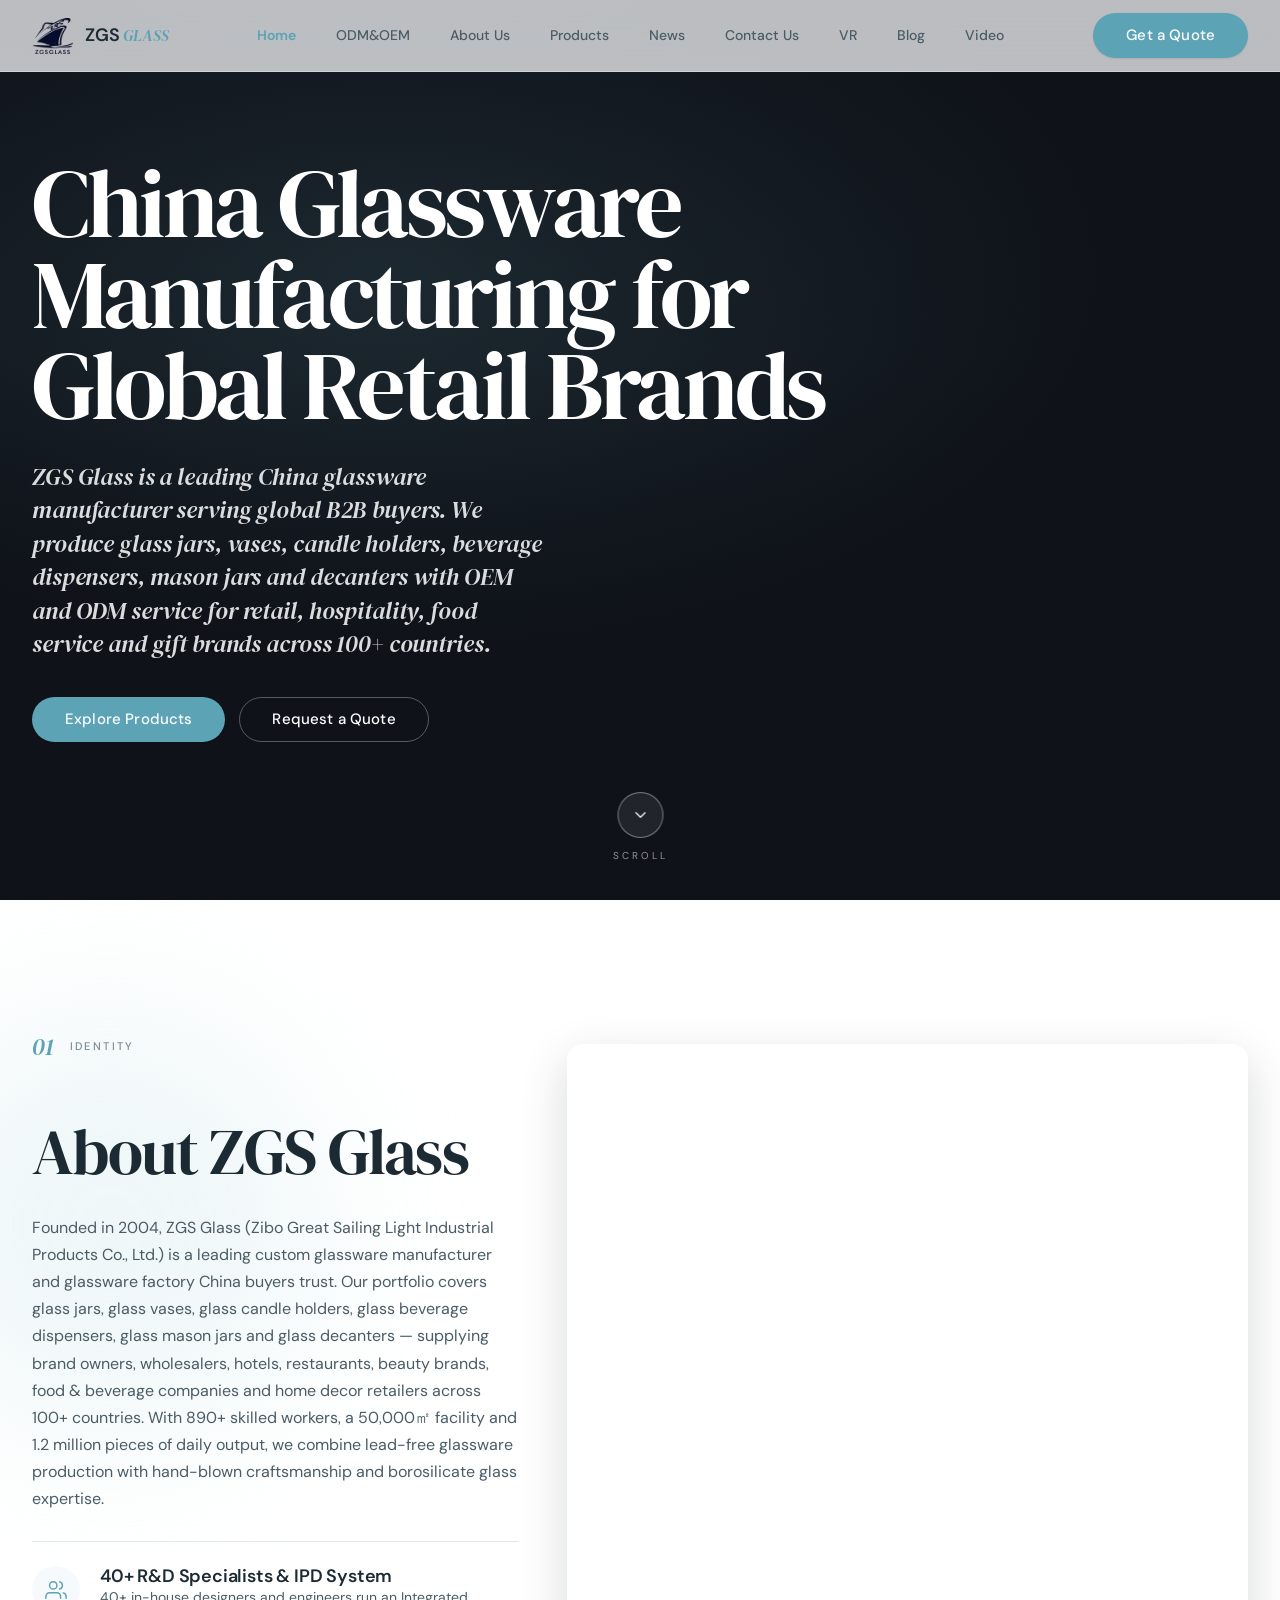
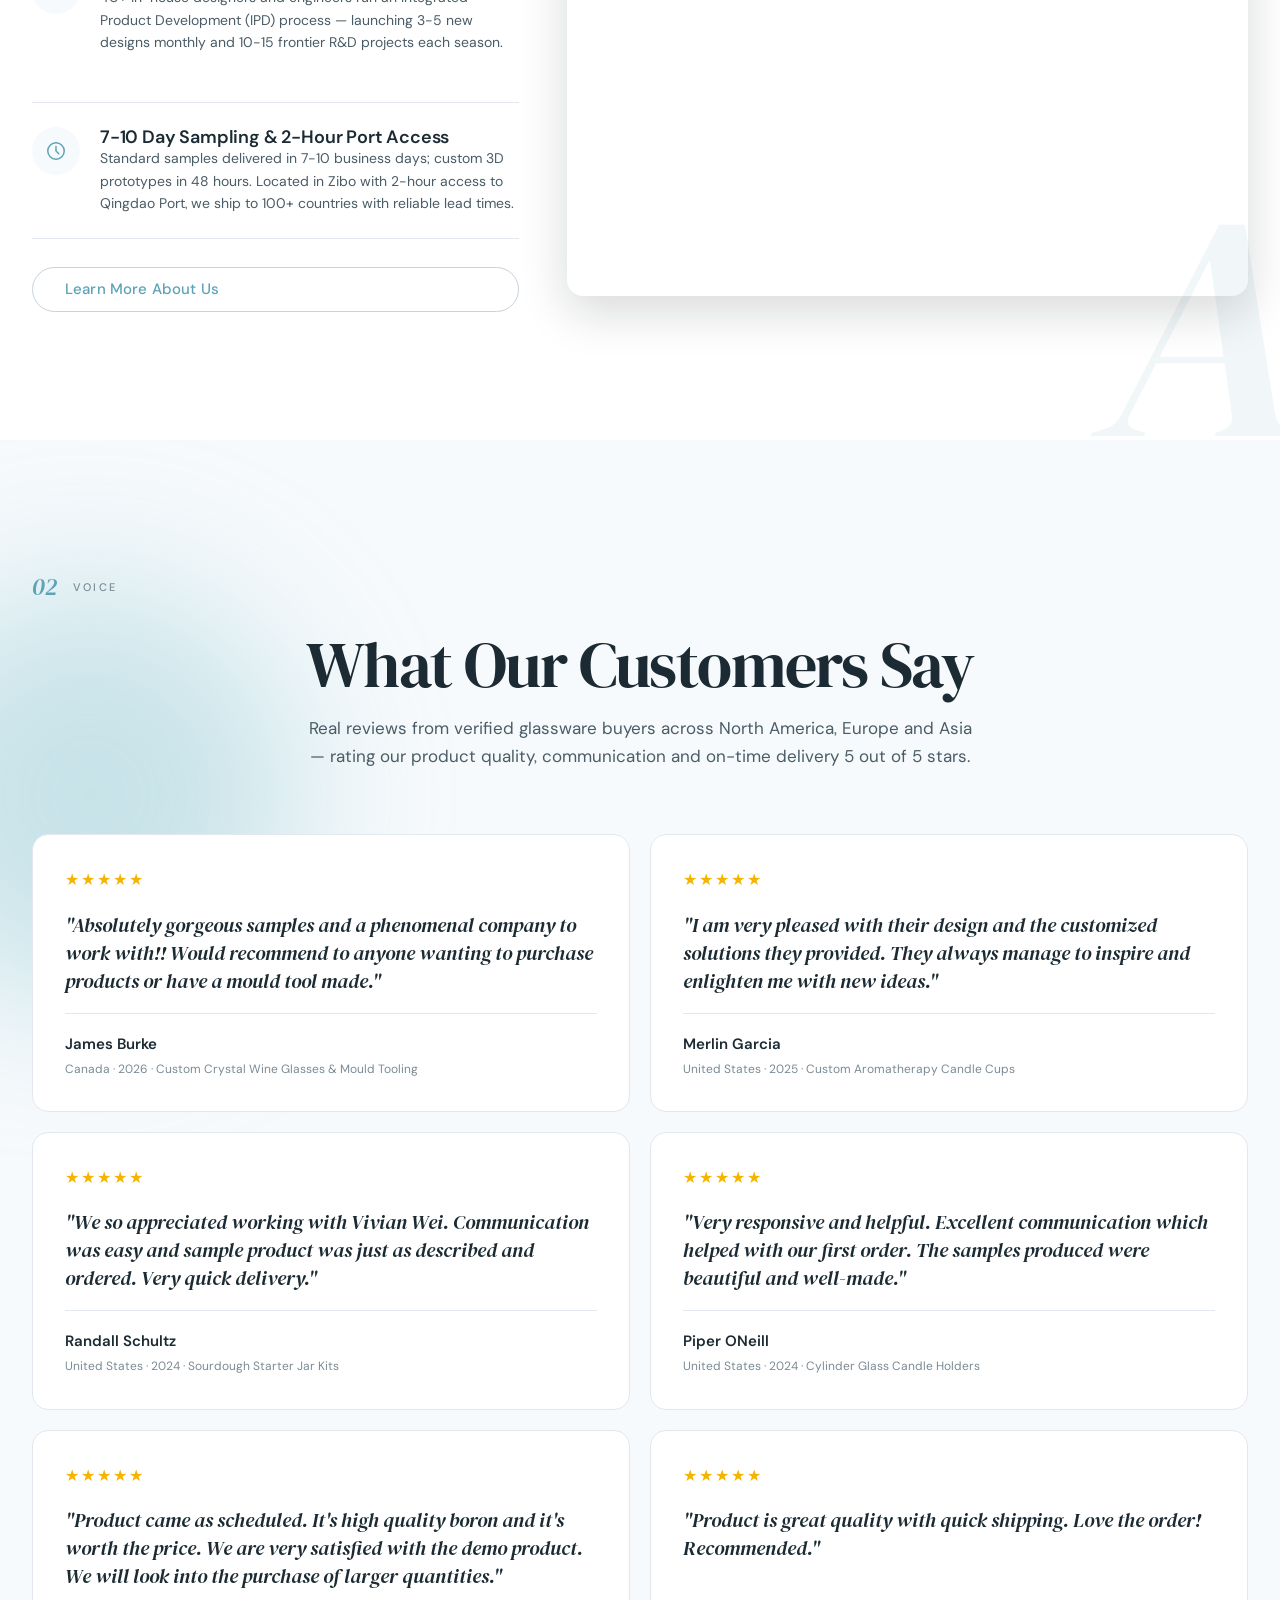
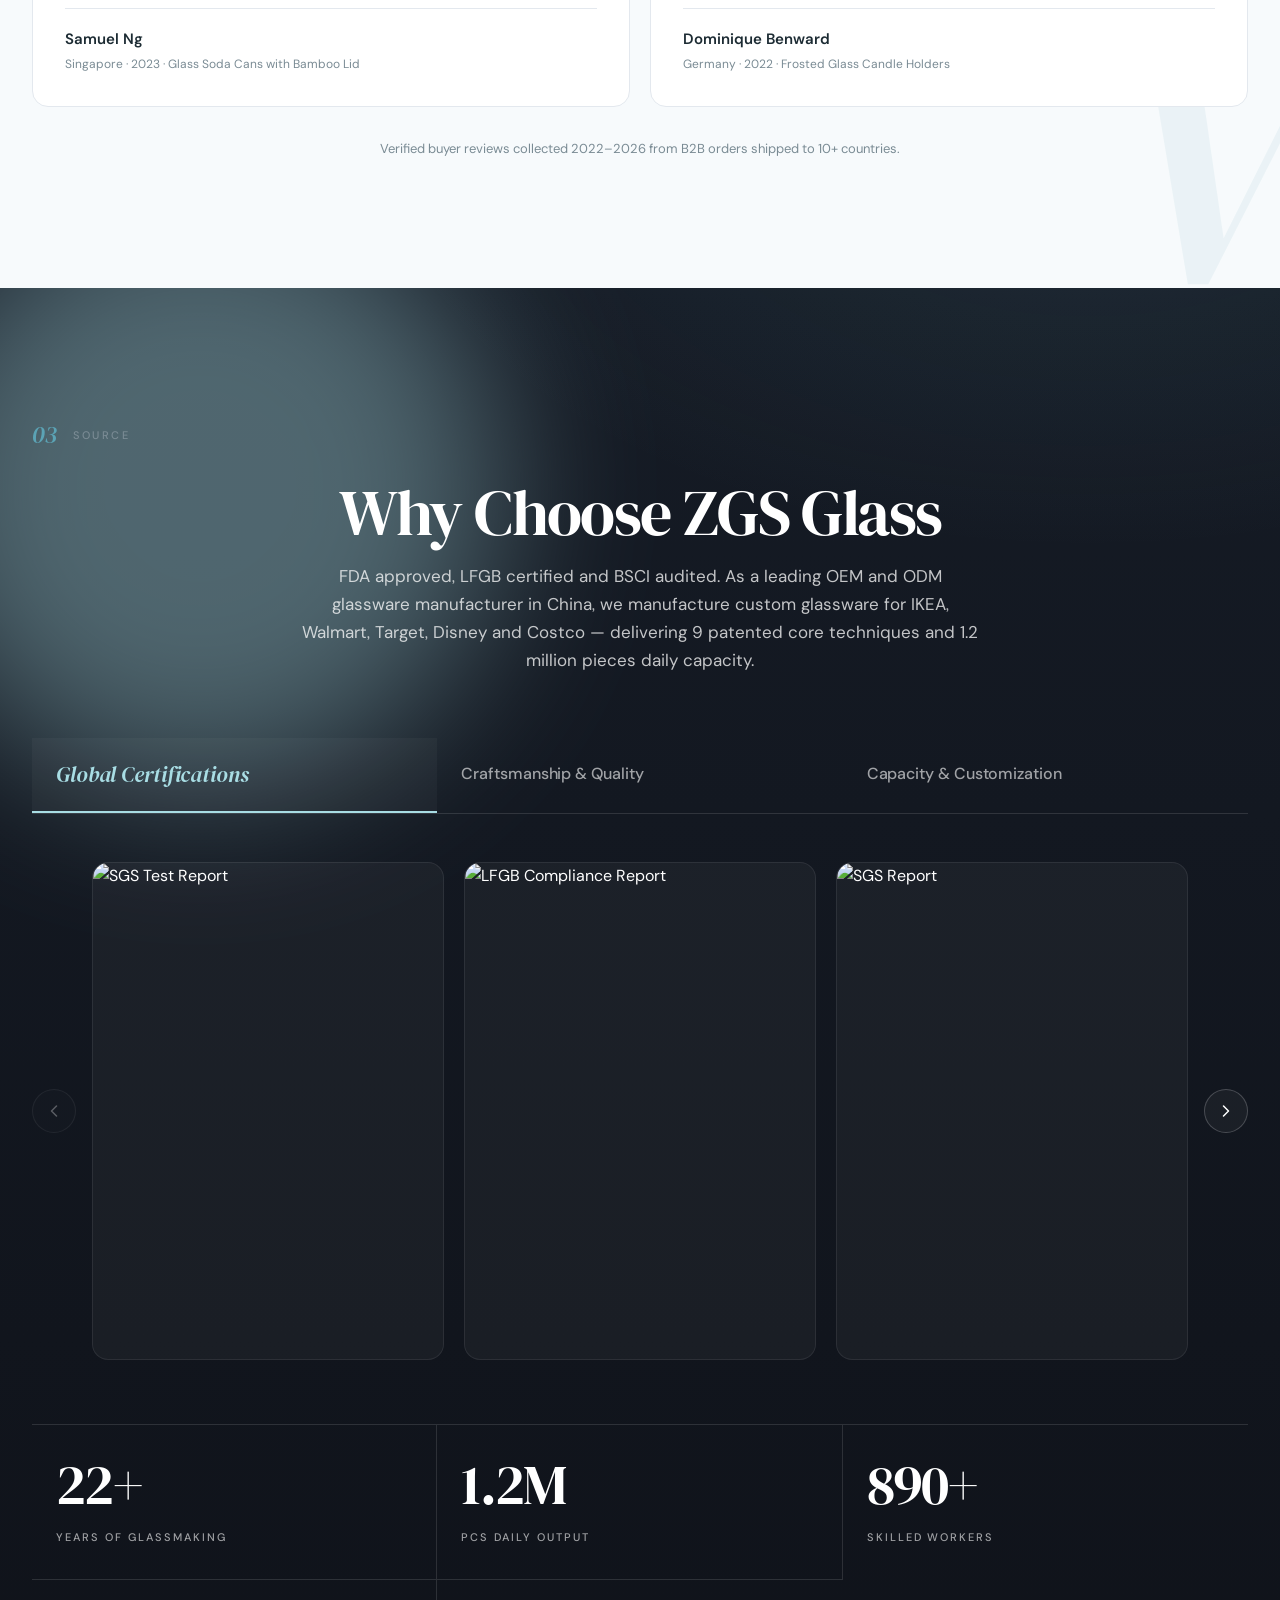
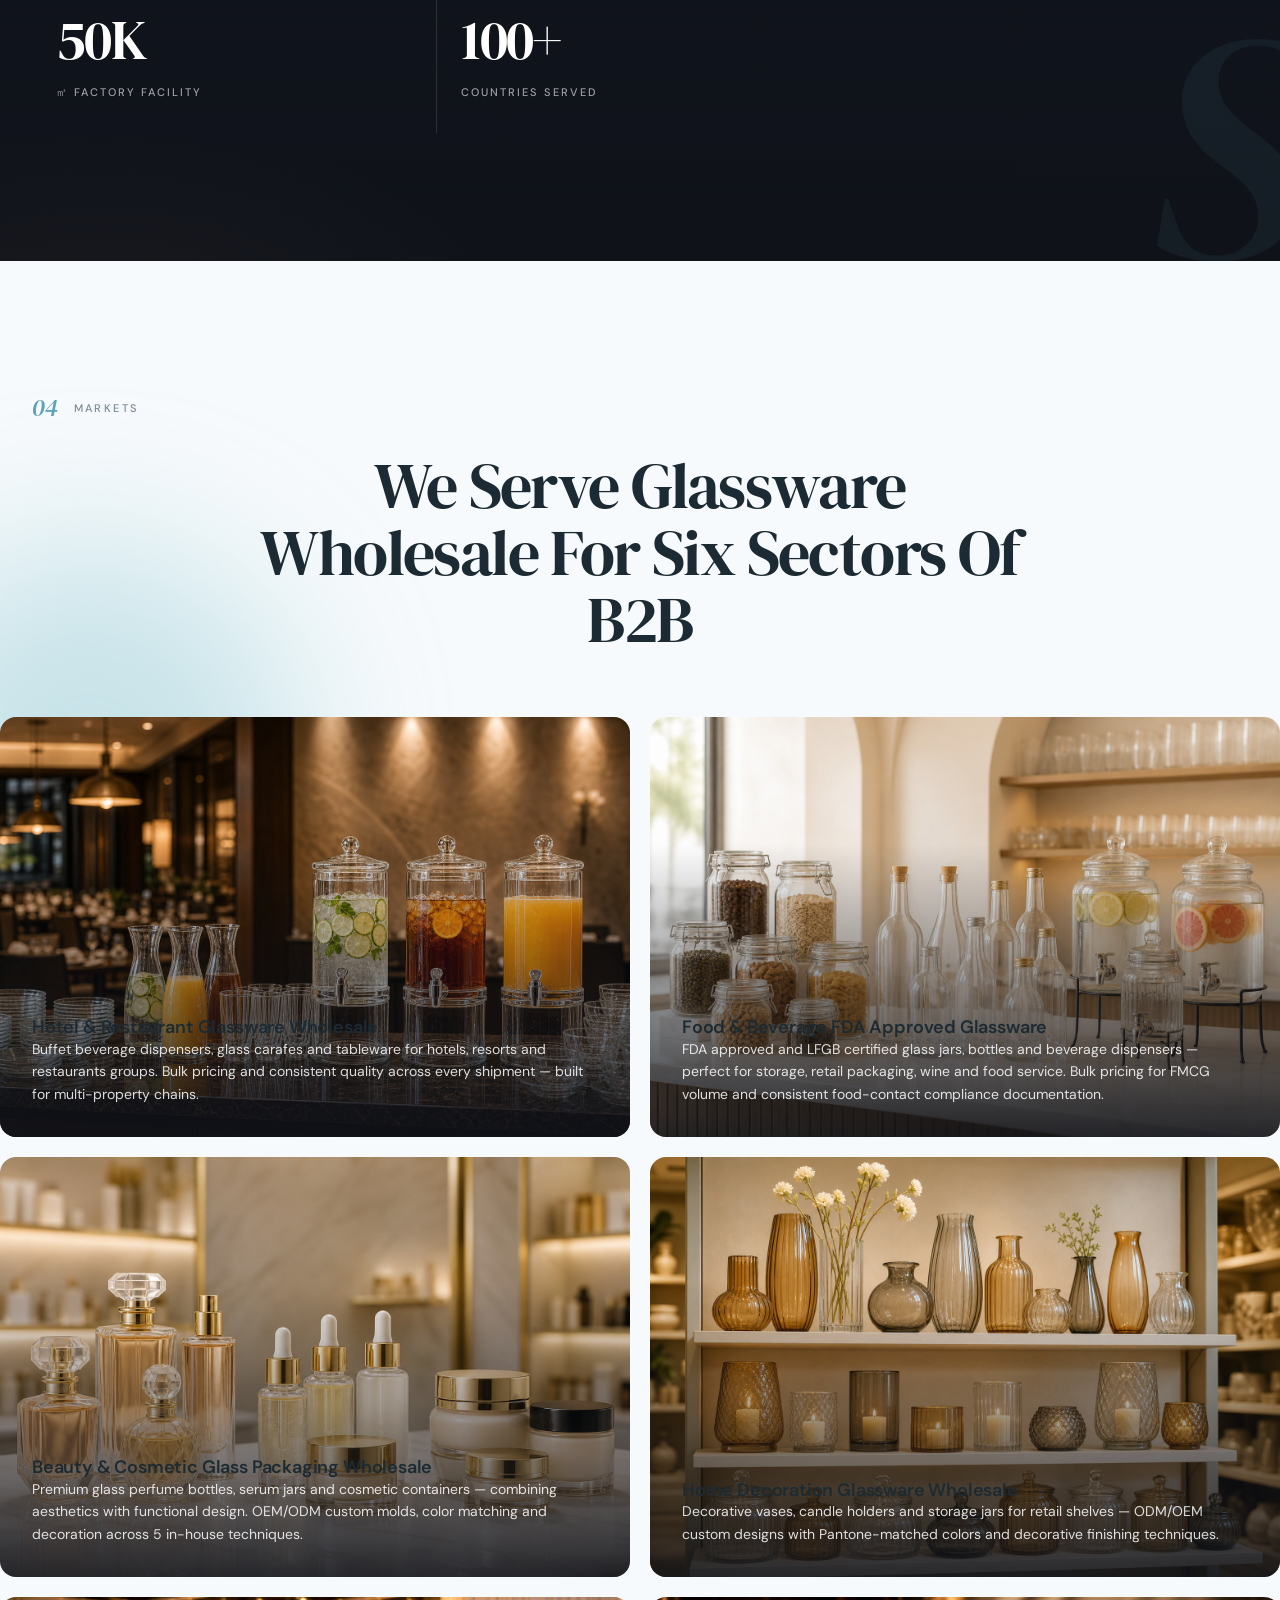
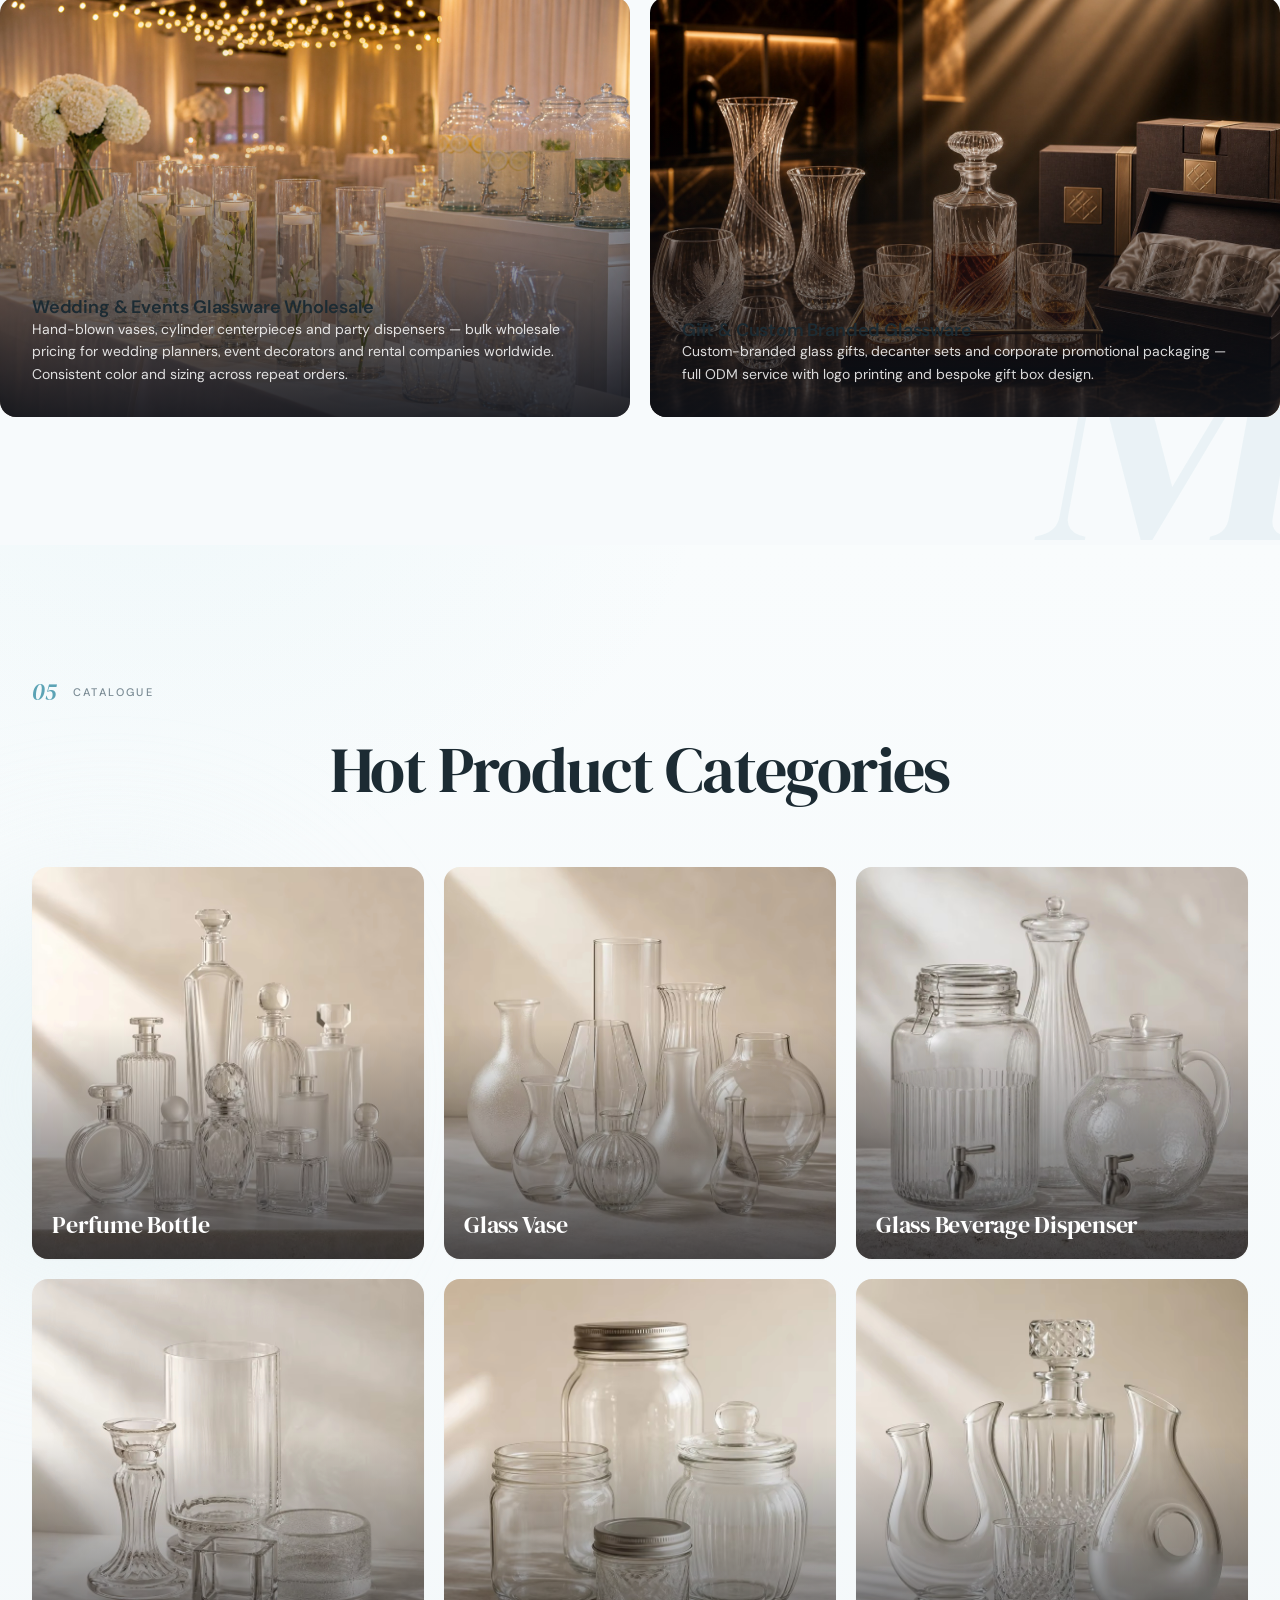
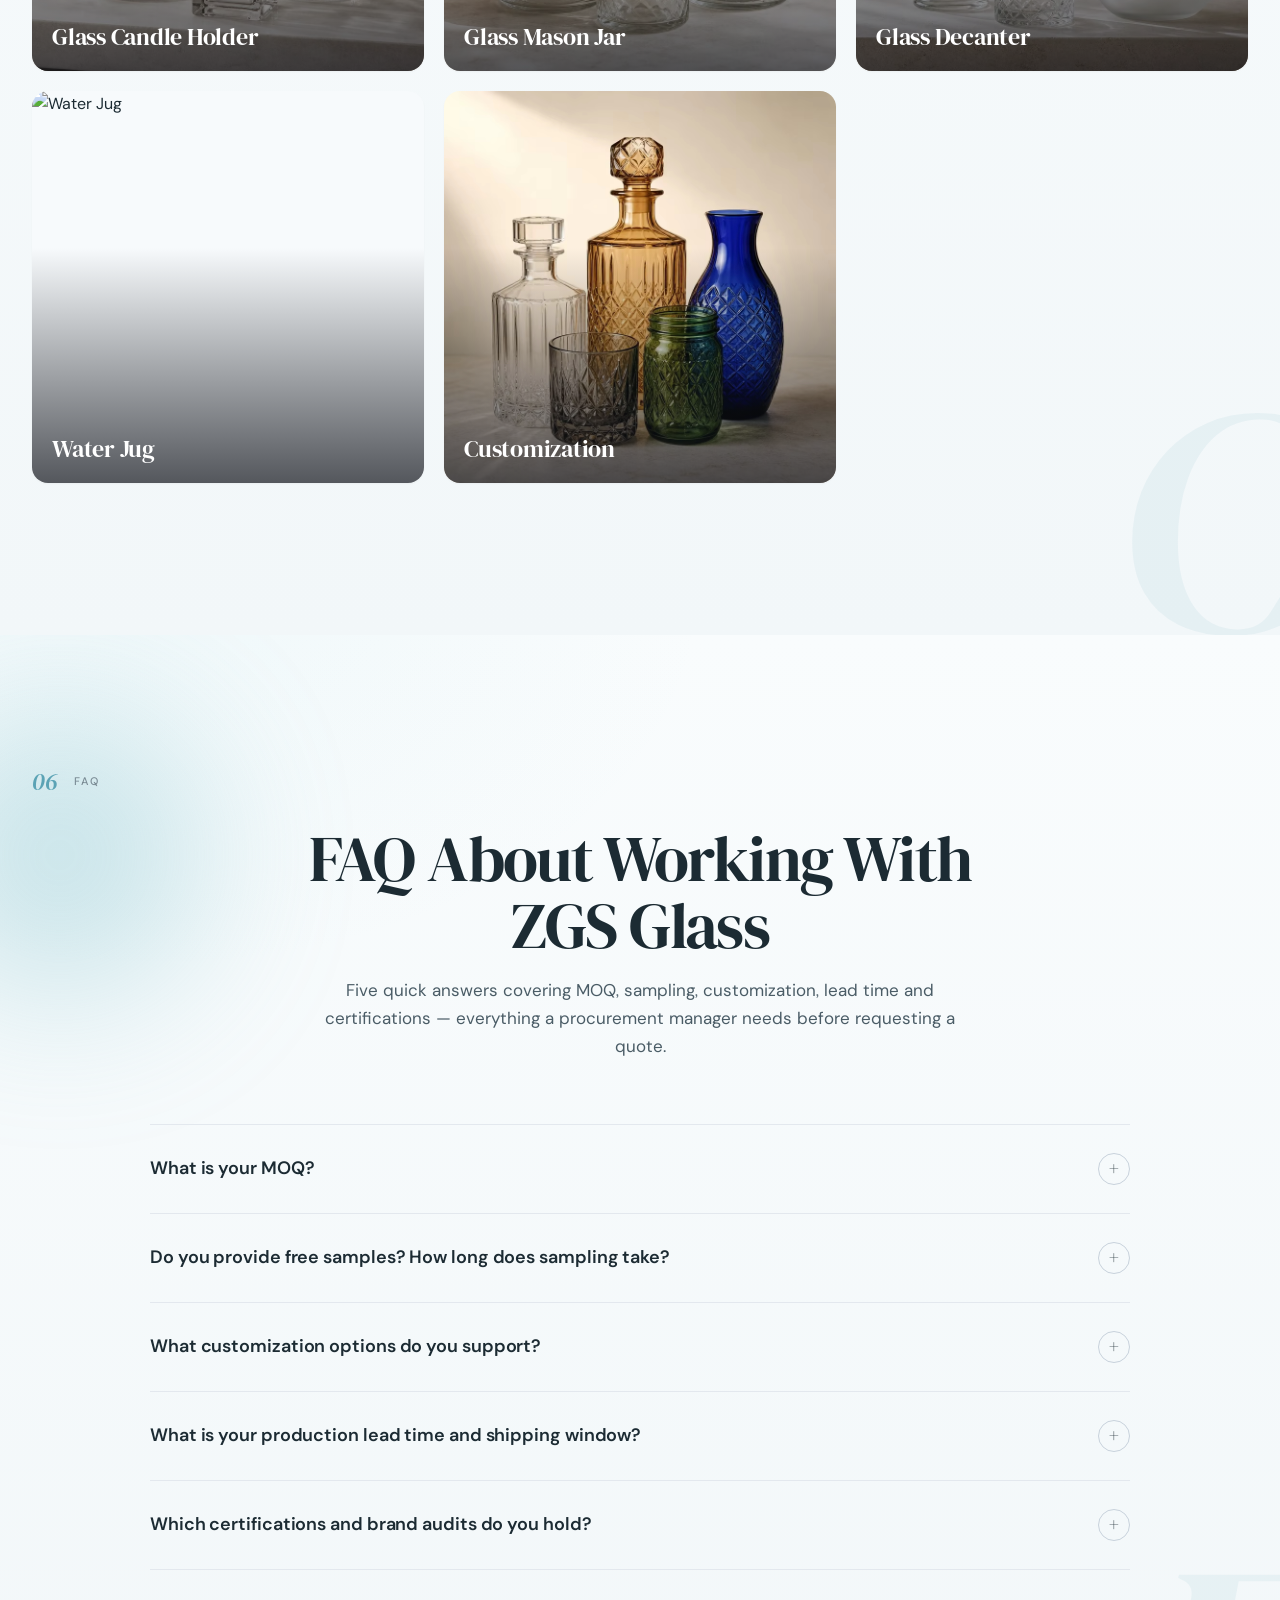
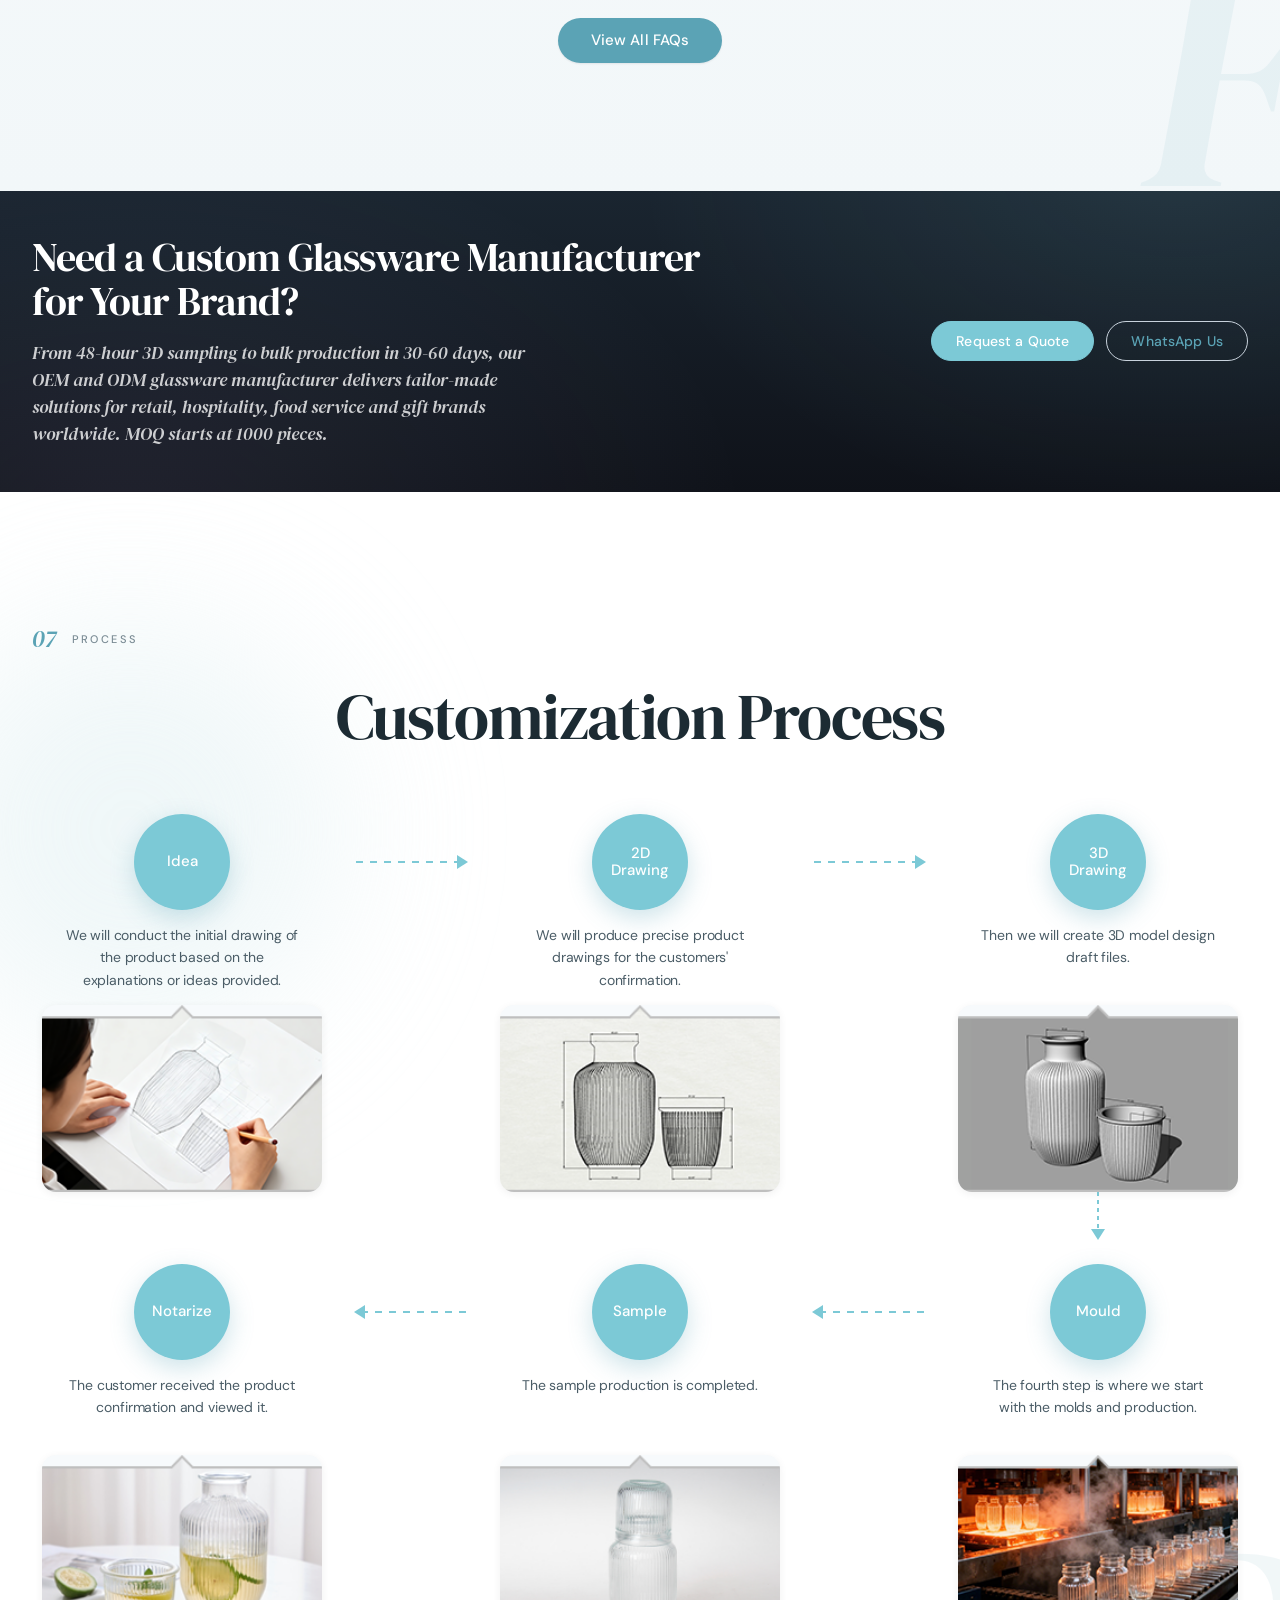
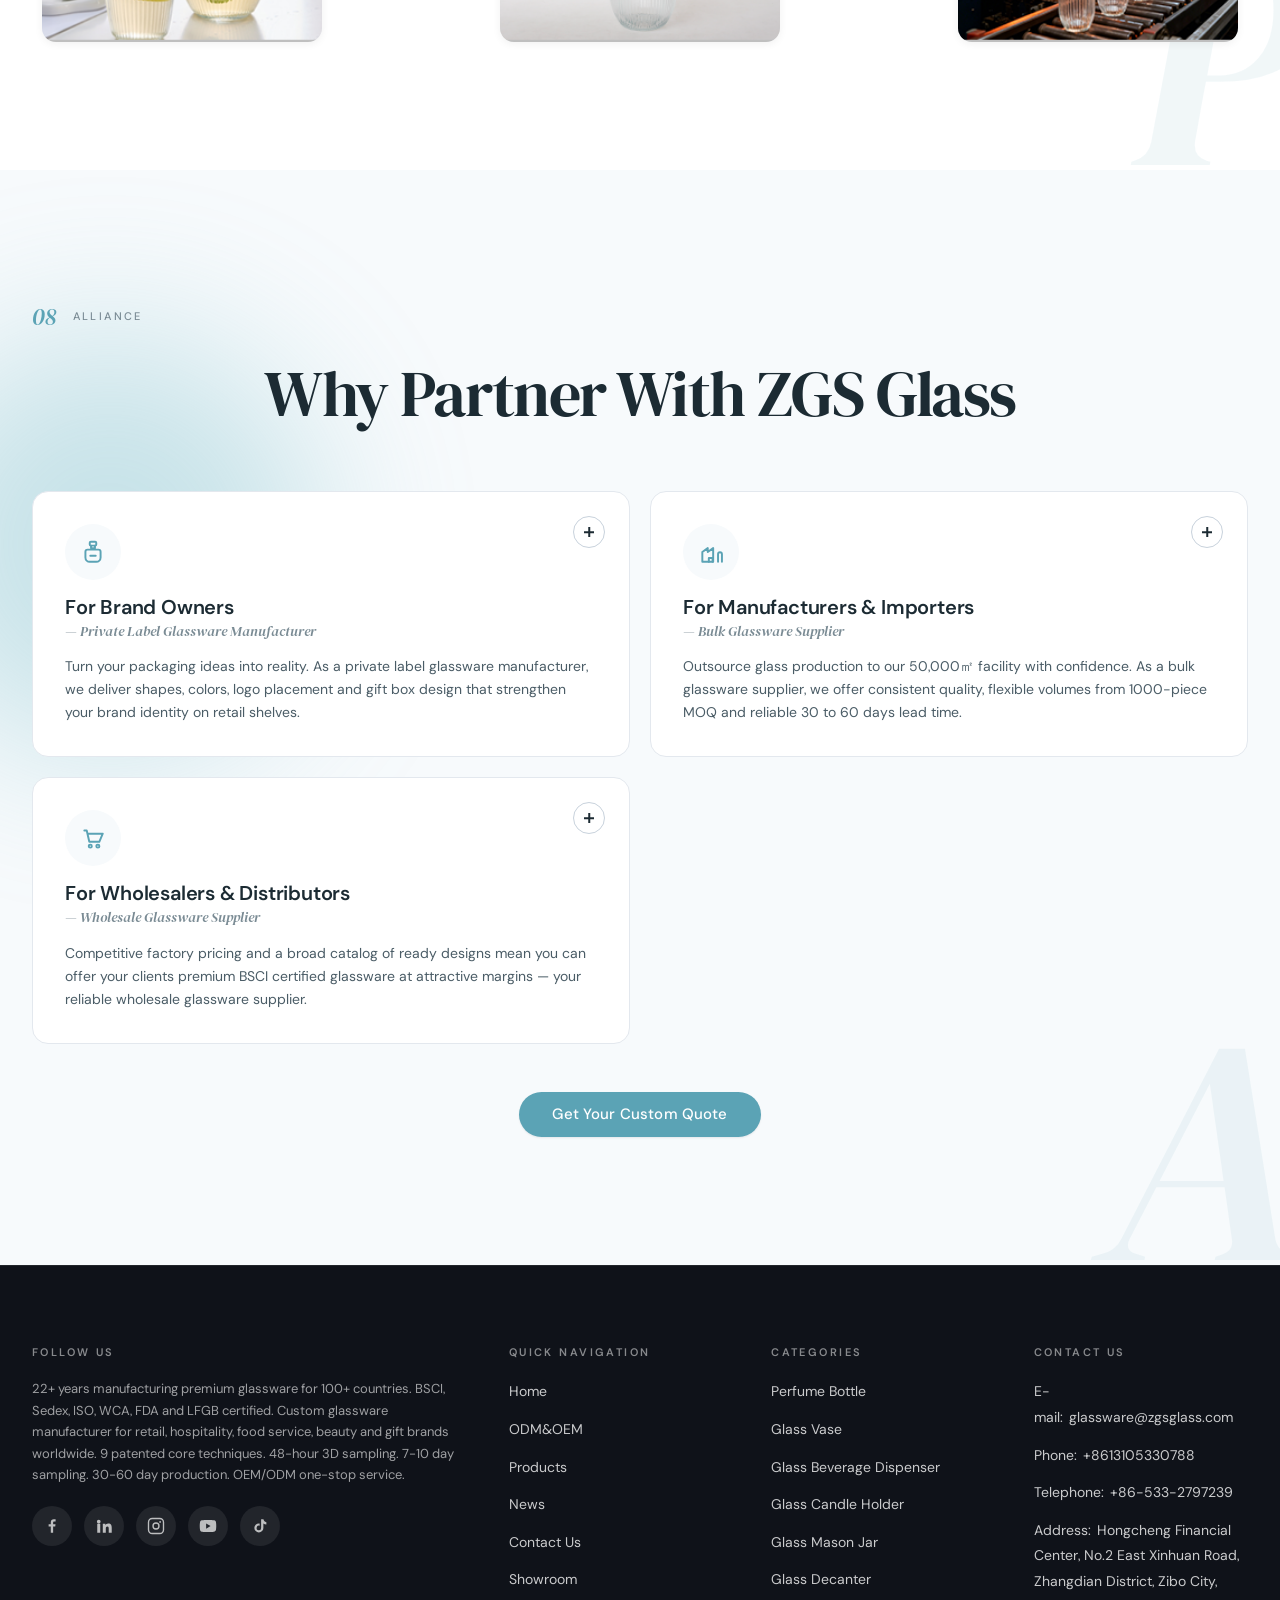
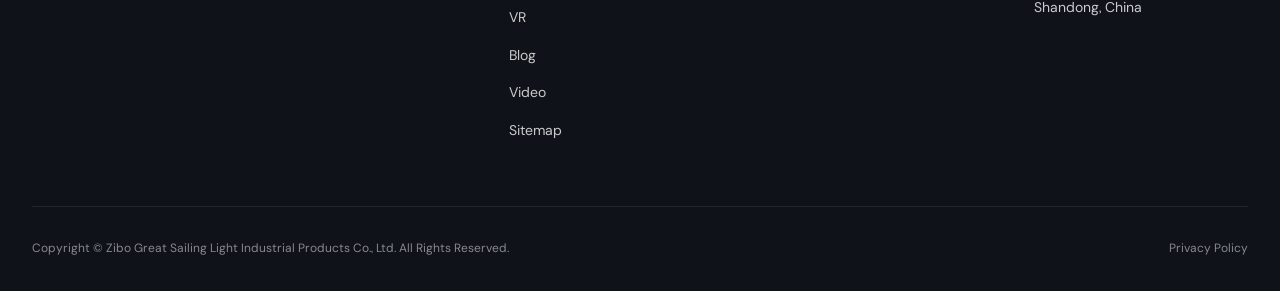
==== commit ceb5979a: "refactor(seo): 移除无效结构化数据并修正标题层级" ====
--- a/index.html
+++ b/index.html
@@ -193,7 +193,7 @@
                 </svg>
               </span>
               <div>
-                <h4 class="heading-sm">40+ R&amp;D Specialists &amp; IPD System</h4>
+                <h3 class="heading-sm">40+ R&amp;D Specialists &amp; IPD System</h3>
                 <p>40+ in-house designers and engineers run an Integrated Product Development (IPD) process — launching
                   3-5 new designs monthly and 10-15 frontier R&amp;D projects each season.</p>
               </div>
@@ -207,7 +207,7 @@
                 </svg>
               </span>
               <div>
-                <h4 class="heading-sm">7-10 Day Sampling &amp; 2-Hour Port Access</h4>
+                <h3 class="heading-sm">7-10 Day Sampling &amp; 2-Hour Port Access</h3>
                 <p>Standard samples delivered in 7-10 business days; custom 3D prototypes in 48 hours. Located in Zibo
                   with 2-hour access to Qingdao Port, we ship to 100+ countries with reliable lead times.</p>
               </div>
@@ -502,7 +502,7 @@
           <img src="images/industries/hotel-hospitality.jpg"
             loading="lazy" alt="Hotel &amp; Hospitality Glassware" />
           <div class="industry-overlay">
-            <h4 class="heading-sm">Hotel &amp; Restaurant Glassware Wholesale</h4>
+            <h3 class="heading-sm">Hotel &amp; Restaurant Glassware Wholesale</h3>
             <p>Buffet beverage dispensers, glass carafes and tableware for hotels, resorts and restaurants groups.
               Bulk pricing and consistent quality across every shipment — built for multi-property chains.</p>
           </div>
@@ -511,7 +511,7 @@
           <img src="images/industries/food-beverage.jpg"
             loading="lazy" alt="Food &amp; Beverage Glass Containers" />
           <div class="industry-overlay">
-            <h4 class="heading-sm">Food &amp; Beverage FDA Approved Glassware</h4>
+            <h3 class="heading-sm">Food &amp; Beverage FDA Approved Glassware</h3>
             <p>FDA approved and LFGB certified glass jars, bottles and beverage dispensers — perfect for storage, retail
               packaging, wine and food service. Bulk pricing for FMCG volume and consistent food-contact compliance
               documentation.</p>
@@ -521,7 +521,7 @@
           <img src="images/industries/beauty-cosmetic.jpg"
             loading="lazy" alt="Beauty &amp; Cosmetic Glass Packaging" />
           <div class="industry-overlay">
-            <h4 class="heading-sm">Beauty &amp; Cosmetic Glass Packaging Wholesale</h4>
+            <h3 class="heading-sm">Beauty &amp; Cosmetic Glass Packaging Wholesale</h3>
             <p>Premium glass perfume bottles, serum jars and cosmetic containers — combining aesthetics with functional
               design. OEM/ODM custom molds, color matching and decoration across 5 in-house techniques.</p>
           </div>
@@ -530,7 +530,7 @@
           <img src="images/industries/home-decoration.jpg" loading="lazy"
             alt="Home Decor &amp; Retail Glassware" />
           <div class="industry-overlay">
-            <h4 class="heading-sm">Home Decoration Glassware Wholesale</h4>
+            <h3 class="heading-sm">Home Decoration Glassware Wholesale</h3>
             <p>Decorative vases, candle holders and storage jars for retail shelves — ODM/OEM custom designs with
               Pantone-matched colors and decorative finishing techniques.</p>
           </div>
@@ -539,7 +539,7 @@
           <img src="images/industries/wedding-events.jpg" loading="lazy"
             alt="Wedding &amp; Events Glassware" />
           <div class="industry-overlay">
-            <h4 class="heading-sm">Wedding &amp; Events Glassware Wholesale</h4>
+            <h3 class="heading-sm">Wedding &amp; Events Glassware Wholesale</h3>
             <p>Hand-blown vases, cylinder centerpieces and party dispensers — bulk wholesale pricing for wedding
               planners, event decorators and rental companies worldwide. Consistent color and sizing across repeat
               orders.</p>
@@ -549,7 +549,7 @@
           <img src="images/industries/gift-custom.jpg"
             loading="lazy" alt="Gift &amp; Custom Glassware" />
           <div class="industry-overlay">
-            <h4 class="heading-sm">Gift &amp; Custom Branded Glassware</h4>
+            <h3 class="heading-sm">Gift &amp; Custom Branded Glassware</h3>
             <p>Custom-branded glass gifts, decanter sets and corporate promotional packaging — full ODM service with
               logo printing and bespoke gift box design.</p>
           </div>
@@ -708,56 +708,6 @@
       </div>
     </section>
 
-    <!-- FAQPage JSON-LD Schema -->
-    <script type="application/ld+json">
-  {
-    "@context": "https://schema.org",
-    "@type": "FAQPage",
-    "mainEntity": [
-      {
-        "@type": "Question",
-        "name": "What is your MOQ?",
-        "acceptedAnswer": {
-          "@type": "Answer",
-          "text": "MOQ starts at 1000 pieces for our standard catalog designs. For fully customized shapes, capacities or colors (new mold required), MOQ is typically 10,000-20,000 pieces. Trial orders and mixed-container shipments are welcome for first-time buyers."
-        }
-      },
-      {
-        "@type": "Question",
-        "name": "Do you provide free samples? How long does sampling take?",
-        "acceptedAnswer": {
-          "@type": "Answer",
-          "text": "Yes. Free samples are available for standard catalog items. For custom designs, sample fees are quoted upfront and fully refundable against the bulk order. Standard samples ship within 7-10 business days; custom 3D prototypes are delivered in 48 hours for design review."
-        }
-      },
-      {
-        "@type": "Question",
-        "name": "What customization options do you support?",
-        "acceptedAnswer": {
-          "@type": "Answer",
-          "text": "We support five in-house decoration techniques: spray color, screen printing, laser engraving, hot stamping and decal application. Choose from 100+ in-house color cards or send a Pantone code for exact matching. All common design files are accepted (AI, PSD, PDF, CAD, STEP)."
-        }
-      },
-      {
-        "@type": "Question",
-        "name": "What is your production lead time and shipping window?",
-        "acceptedAnswer": {
-          "@type": "Answer",
-          "text": "Sampling: 7-10 business days. Mass production: 30-60 days depending on order complexity. Located 2 hours from Qingdao Port, we ship to 100+ countries with reliable lead times per container."
-        }
-      },
-      {
-        "@type": "Question",
-        "name": "Which certifications and brand audits do you hold?",
-        "acceptedAnswer": {
-          "@type": "Answer",
-          "text": "BSCI, Sedex, ISO, WCA, FDA and LFGB certified. We have passed factory audits from global retail brands and ship to 100+ countries — with 22+ years of export experience."
-        }
-      }
-    ]
-  }
-  </script>
-
     <!-- Write To Us -->
     <section class="cta-band">
       <div class="container cta-inner">
@@ -791,7 +741,7 @@
           <!-- Row 1: Idea → 2D → 3D (right arrows between) -->
           <li class="process-item reveal">
             <span class="process-badge">Idea</span>
-            <p class="process-desc">We will conduct the initial drawing of the product based on the explanations or ideas provided.</p>
+            <h3 class="process-desc">We will conduct the initial drawing of the product based on the explanations or ideas provided.</h3>
             <div class="process-img">
               <img src="images/Customization%20Process/1%20%20%20idea.png" loading="lazy" alt="Idea" />
             </div>
@@ -799,7 +749,7 @@
           <li class="process-arrow process-arrow--right" aria-hidden="true"></li>
           <li class="process-item reveal">
             <span class="process-badge">2D Drawing</span>
-            <p class="process-desc">We will produce precise product drawings for the customers' confirmation.</p>
+            <h3 class="process-desc">We will produce precise product drawings for the customers' confirmation.</h3>
             <div class="process-img">
               <img src="images/Customization%20Process/2%20%202D%20drawing.png" loading="lazy" alt="2D Drawing" />
             </div>
@@ -807,7 +757,7 @@
           <li class="process-arrow process-arrow--right" aria-hidden="true"></li>
           <li class="process-item reveal">
             <span class="process-badge">3D Drawing</span>
-            <p class="process-desc">Then we will create 3D model design draft files.</p>
+            <h3 class="process-desc">Then we will create 3D model design draft files.</h3>
             <div class="process-img">
               <img src="images/Customization%20Process/3%20%203D%20drawing.png" loading="lazy" alt="3D Drawing" />
             </div>
@@ -817,7 +767,7 @@
           <li class="process-arrow process-arrow--down" aria-hidden="true"></li>
           <li class="process-item reveal">
             <span class="process-badge">Mould</span>
-            <p class="process-desc">The fourth step is where we start with the molds and production.</p>
+            <h3 class="process-desc">The fourth step is where we start with the molds and production.</h3>
             <div class="process-img">
               <img src="images/Customization%20Process/4%20mould.png" loading="lazy" alt="Mould" />
             </div>
@@ -825,7 +775,7 @@
           <li class="process-arrow process-arrow--left" aria-hidden="true"></li>
           <li class="process-item reveal">
             <span class="process-badge">Sample</span>
-            <p class="process-desc">The sample production is completed.</p>
+            <h3 class="process-desc">The sample production is completed.</h3>
             <div class="process-img">
               <img src="images/Customization%20Process/5%20%20%20sample.png" loading="lazy" alt="Sample" />
             </div>
@@ -833,7 +783,7 @@
           <li class="process-arrow process-arrow--left" aria-hidden="true"></li>
           <li class="process-item reveal">
             <span class="process-badge">Notarize</span>
-            <p class="process-desc">The customer received the product confirmation and viewed it.</p>
+            <h3 class="process-desc">The customer received the product confirmation and viewed it.</h3>
             <div class="process-img">
               <img src="images/Customization%20Process/6%20%20Notarize.png" loading="lazy" alt="Notarize" />
             </div>
@@ -1380,110 +1330,14 @@
     }
   </script>
 
-  <!-- Product Schema: Glass Jar -->
-  <script type="application/ld+json">
-    {
-      "@context": "https://schema.org",
-      "@type": "Product",
-      "name": "Glass Jar",
-      "description": "Custom glass jars in 100ml-2L sizes with airtight lids. OEM/ODM with spray color, screen printing, laser engraving, hot stamping and decal decoration. FDA approved and LFGB certified.",
-      "brand": { "@type": "Brand", "name": "ZGS Glass" },
-      "manufacturer": { "@type": "Organization", "name": "Zibo Great Sailing Light Industrial Products Co., Ltd." },
-      "category": "Glass Containers"
-    }
-  </script>
-
-  <!-- Product Schema: Glass Vase -->
-  <script type="application/ld+json">
-    {
-      "@context": "https://schema.org",
-      "@type": "Product",
-      "name": "Glass Vase",
-      "description": "Hand-blown and machine-made decorative glass vases in custom shapes and Pantone-matched colors. OEM/ODM decoration with 5 in-house techniques.",
-      "brand": { "@type": "Brand", "name": "ZGS Glass" },
-      "manufacturer": { "@type": "Organization", "name": "Zibo Great Sailing Light Industrial Products Co., Ltd." },
-      "category": "Home Decor"
-    }
-  </script>
-
-  <!-- Product Schema: Glass Beverage Dispenser -->
-  <script type="application/ld+json">
-    {
-      "@context": "https://schema.org",
-      "@type": "Product",
-      "name": "Glass Beverage Dispenser",
-      "description": "Commercial-grade glass beverage dispensers 4L-8L with stainless steel spigots. Designed for 200+ refills per day. Ideal for restaurants, cafeterias and event catering.",
-      "brand": { "@type": "Brand", "name": "ZGS Glass" },
-      "manufacturer": { "@type": "Organization", "name": "Zibo Great Sailing Light Industrial Products Co., Ltd." },
-      "category": "Food Service"
-    }
-  </script>
-
-  <!-- Product Schema: Glass Candle Holder -->
-  <script type="application/ld+json">
-    {
-      "@context": "https://schema.org",
-      "@type": "Product",
-      "name": "Glass Candle Holder",
-      "description": "Custom glass candle holders and candle jars in multiple sizes and colors. Pantone color matching. OEM/ODM for retail and hospitality brands.",
-      "brand": { "@type": "Brand", "name": "ZGS Glass" },
-      "manufacturer": { "@type": "Organization", "name": "Zibo Great Sailing Light Industrial Products Co., Ltd." },
-      "category": "Home Decor"
-    }
-  </script>
-
-  <!-- Product Schema: Glass Mason Jar -->
-  <script type="application/ld+json">
-    {
-      "@context": "https://schema.org",
-      "@type": "Product",
-      "name": "Glass Mason Jar",
-      "description": "Wide-mouth mason jars in 4oz-64oz with bamboo, acacia wood, stainless steel, ceramic, cork and tin lid options. Compatible with standard canning equipment. FDA approved and LFGB certified.",
-      "brand": { "@type": "Brand", "name": "ZGS Glass" },
-      "manufacturer": { "@type": "Organization", "name": "Zibo Great Sailing Light Industrial Products Co., Ltd." },
-      "category": "Food Packaging"
-    }
-  </script>
-
-  <!-- Product Schema: Glass Decanter -->
-  <script type="application/ld+json">
-    {
-      "@context": "https://schema.org",
-      "@type": "Product",
-      "name": "Glass Decanter",
-      "description": "Hand-blown lead-free glass decanters in 750ml-1.5L. Heavy bases for stability. Ideal for premium beverage service, cold-brew coffee and bar programs.",
-      "brand": { "@type": "Brand", "name": "ZGS Glass" },
-      "manufacturer": { "@type": "Organization", "name": "Zibo Great Sailing Light Industrial Products Co., Ltd." },
-      "category": "Beverage Service"
-    }
-  </script>
-
-  <!-- Product Schema with AggregateRating -->
-  <script type="application/ld+json">
-    {
-      "@context": "https://schema.org",
-      "@type": "Product",
-      "name": "ZGS Glass Custom Glassware",
-      "description": "Custom OEM/ODM glassware for retail, hospitality, food service, beauty and gift brands. MOQ 1000 pieces. Free samples. 7-10 day sampling. 30-60 day production.",
-      "brand": { "@type": "Brand", "name": "ZGS Glass" },
-      "manufacturer": { "@type": "Organization", "name": "Zibo Great Sailing Light Industrial Products Co., Ltd." },
-      "aggregateRating": {
-        "@type": "AggregateRating",
-        "ratingValue": "4.8",
-        "reviewCount": "156",
-        "bestRating": "5",
-        "worstRating": "1"
-      },
-      "offers": {
-        "@type": "AggregateOffer",
-        "priceCurrency": "USD",
-        "lowPrice": "0.50",
-        "highPrice": "50.00",
-        "offerCount": "500+",
-        "availability": "https://schema.org/InStock"
-      }
-    }
-  </script>
+  <!-- ============================================================
+       Service Schemas removed 2026-08-26 per user decision:
+       Google does not provide rich results for Service Schema in
+       B2B/manufacturing context. Article Schema should be applied
+       on individual industry article pages (hotel-hospitality.html,
+       food-beverage.html, etc.) instead of homepage.
+       ============================================================ -->
+
 
 </body>
 
--- a/css/style.css
+++ b/css/style.css
@@ -389,7 +389,7 @@
   box-shadow:0 14px 32px rgba(91,163,181,.45);
 }
 .process-desc{
-  font-size:14px;line-height:1.6;color:var(--ink-soft);
+  font-size:14px;line-height:1.6;color:var(--ink-soft);font-weight:400;
   margin:0;max-width:240px;
   transition:color var(--d-fast) var(--ease-out),transform var(--d-fast) var(--ease-out);
 }
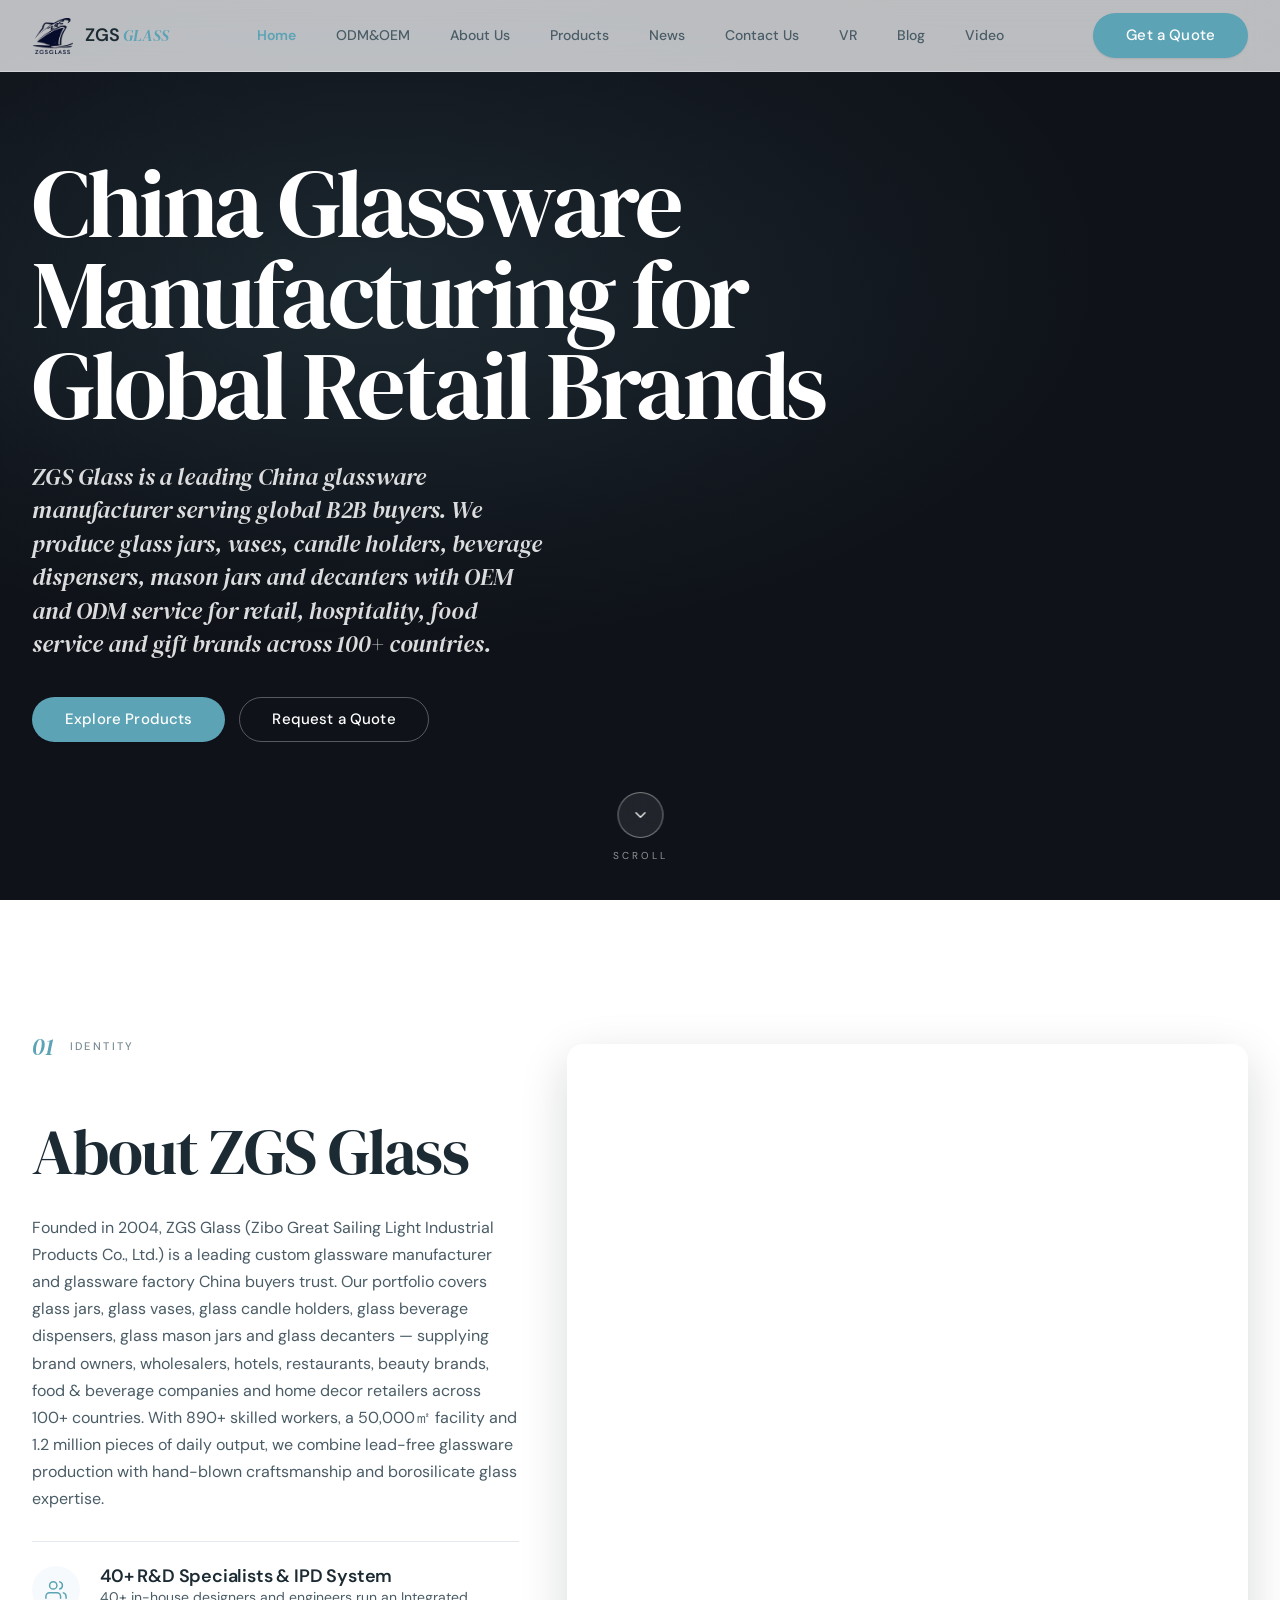
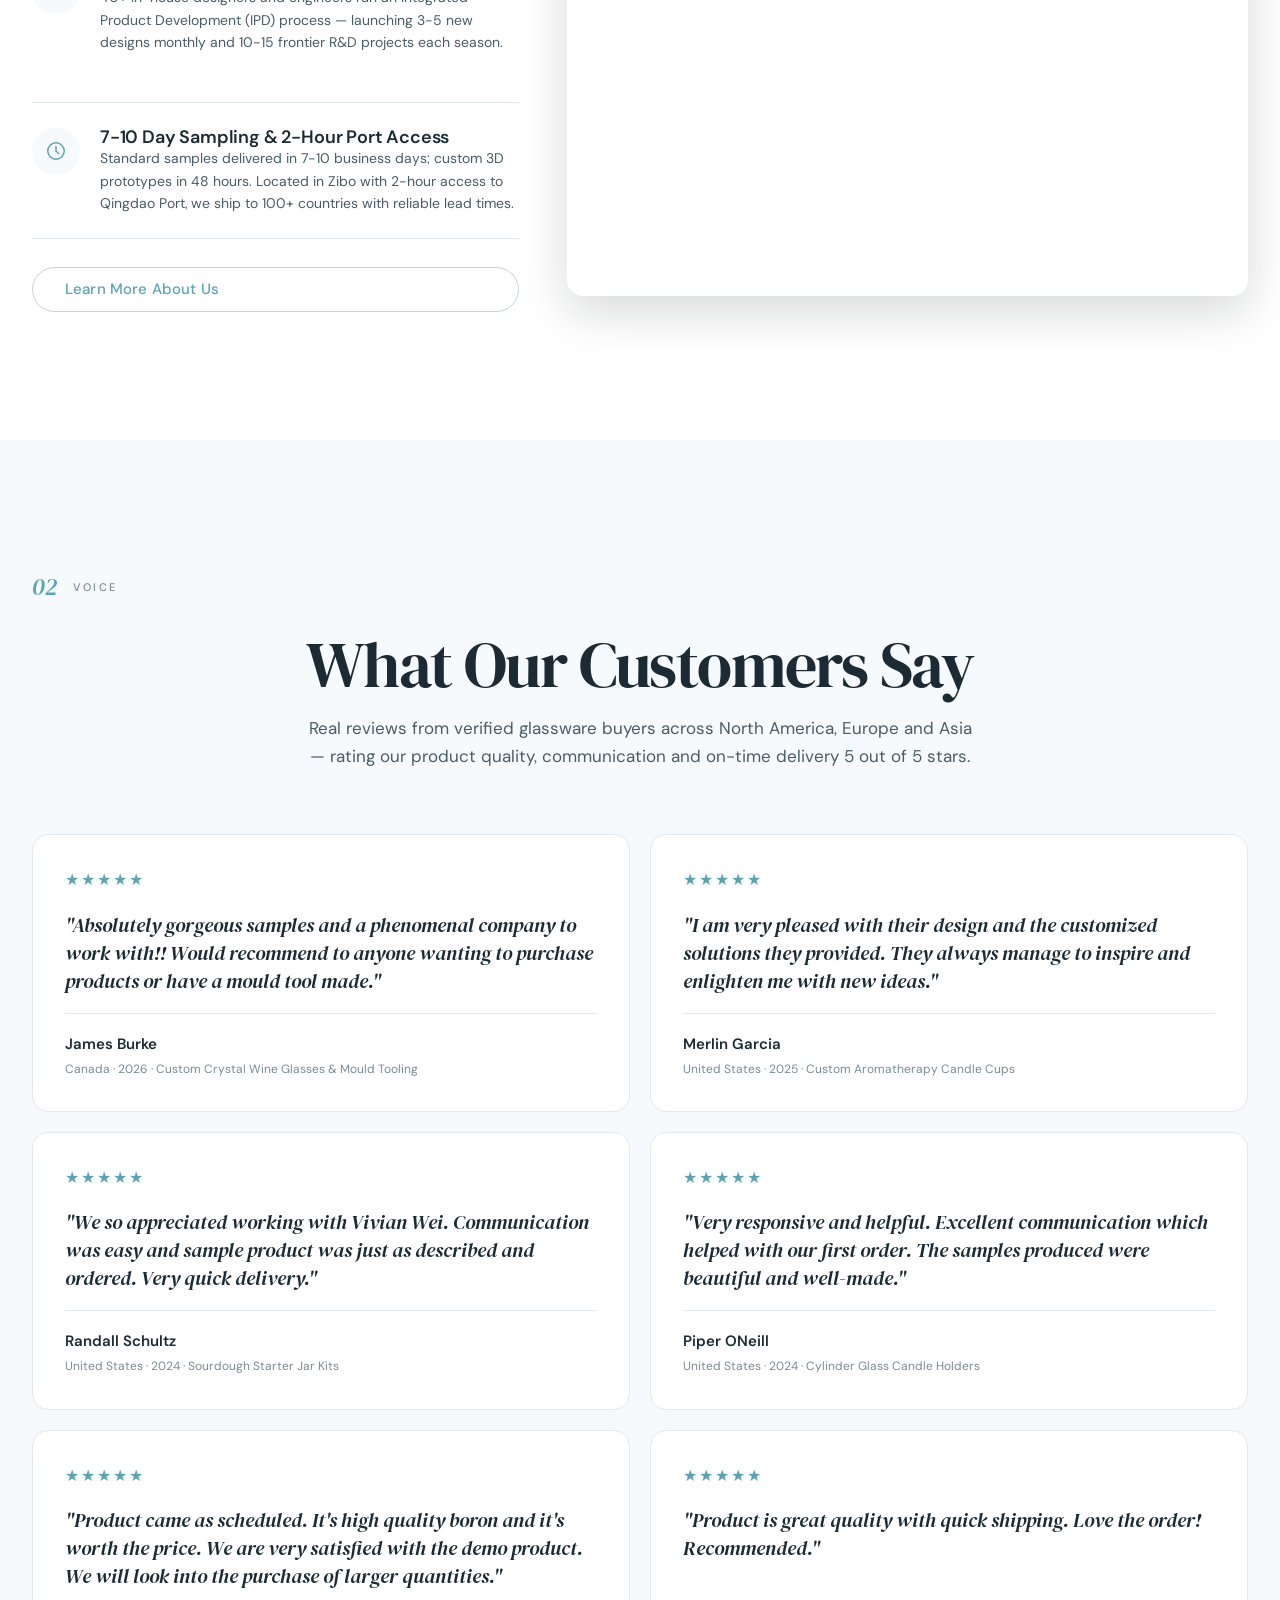
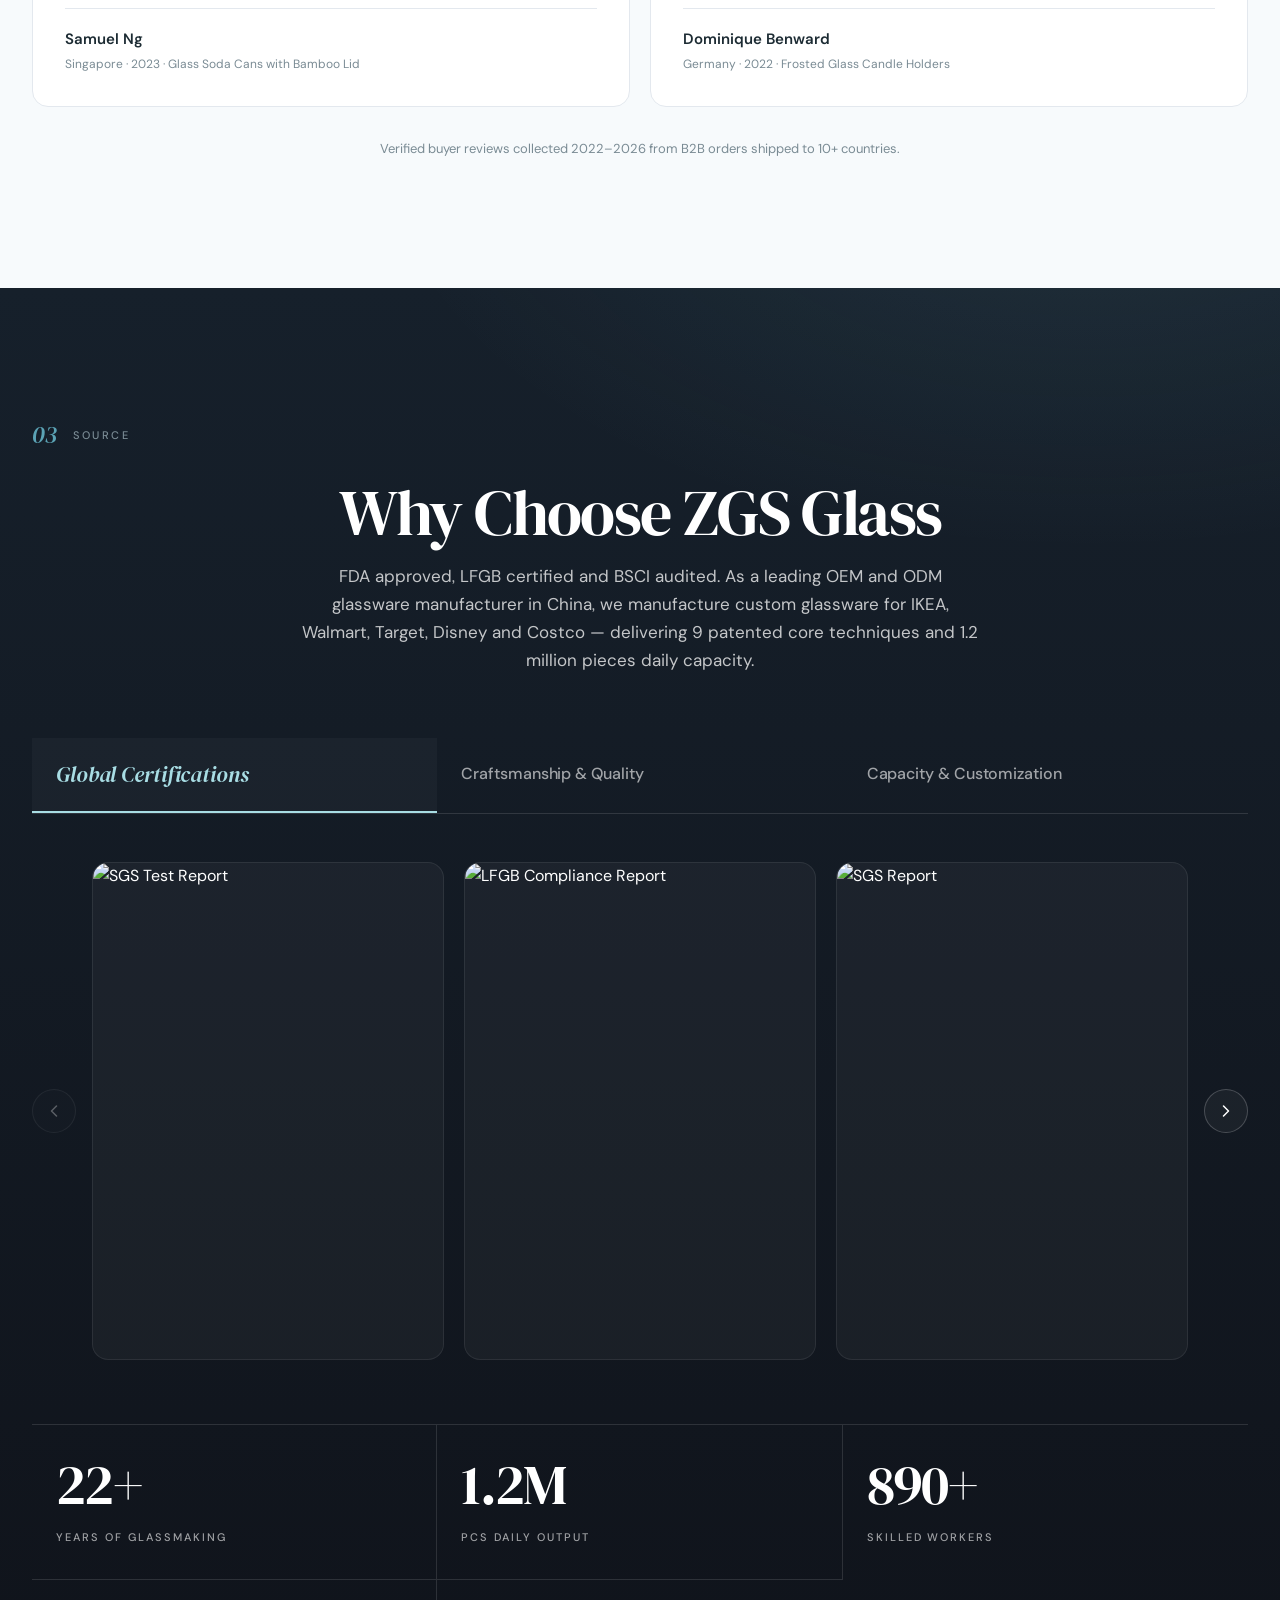
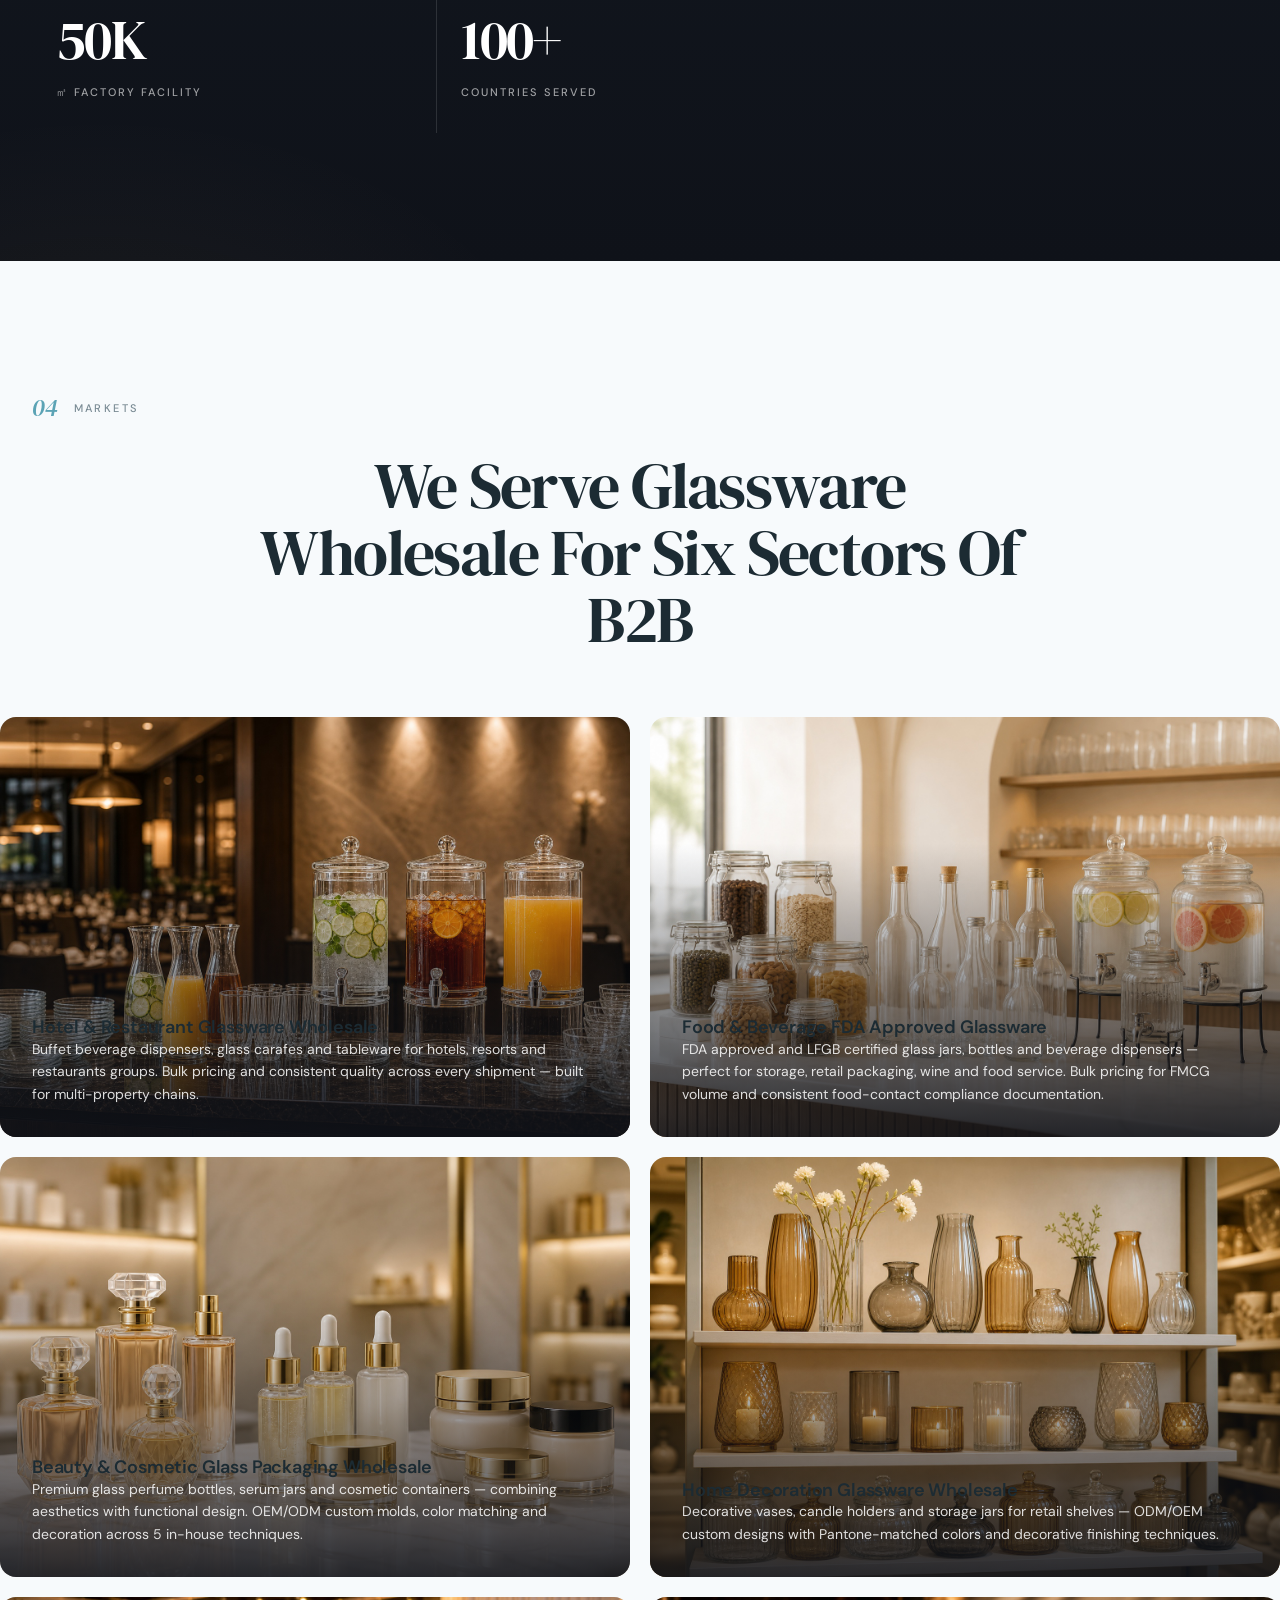
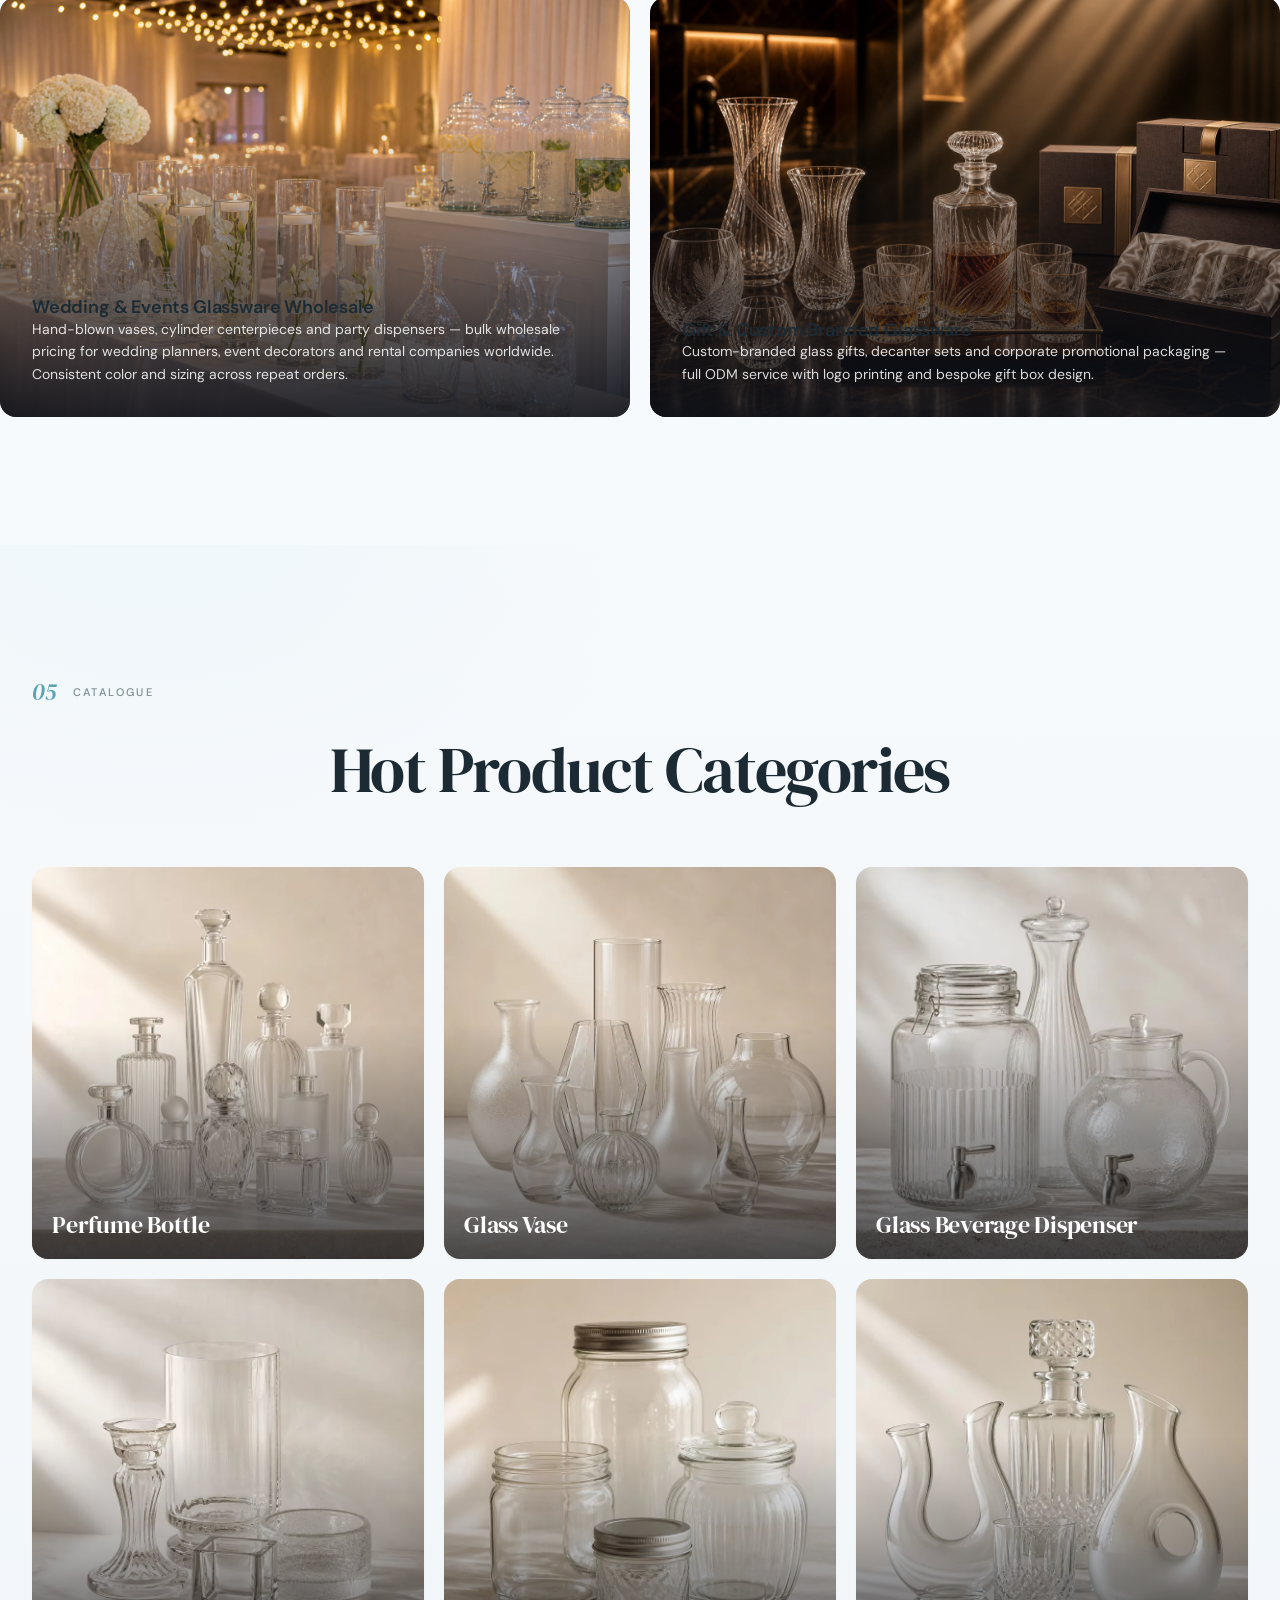
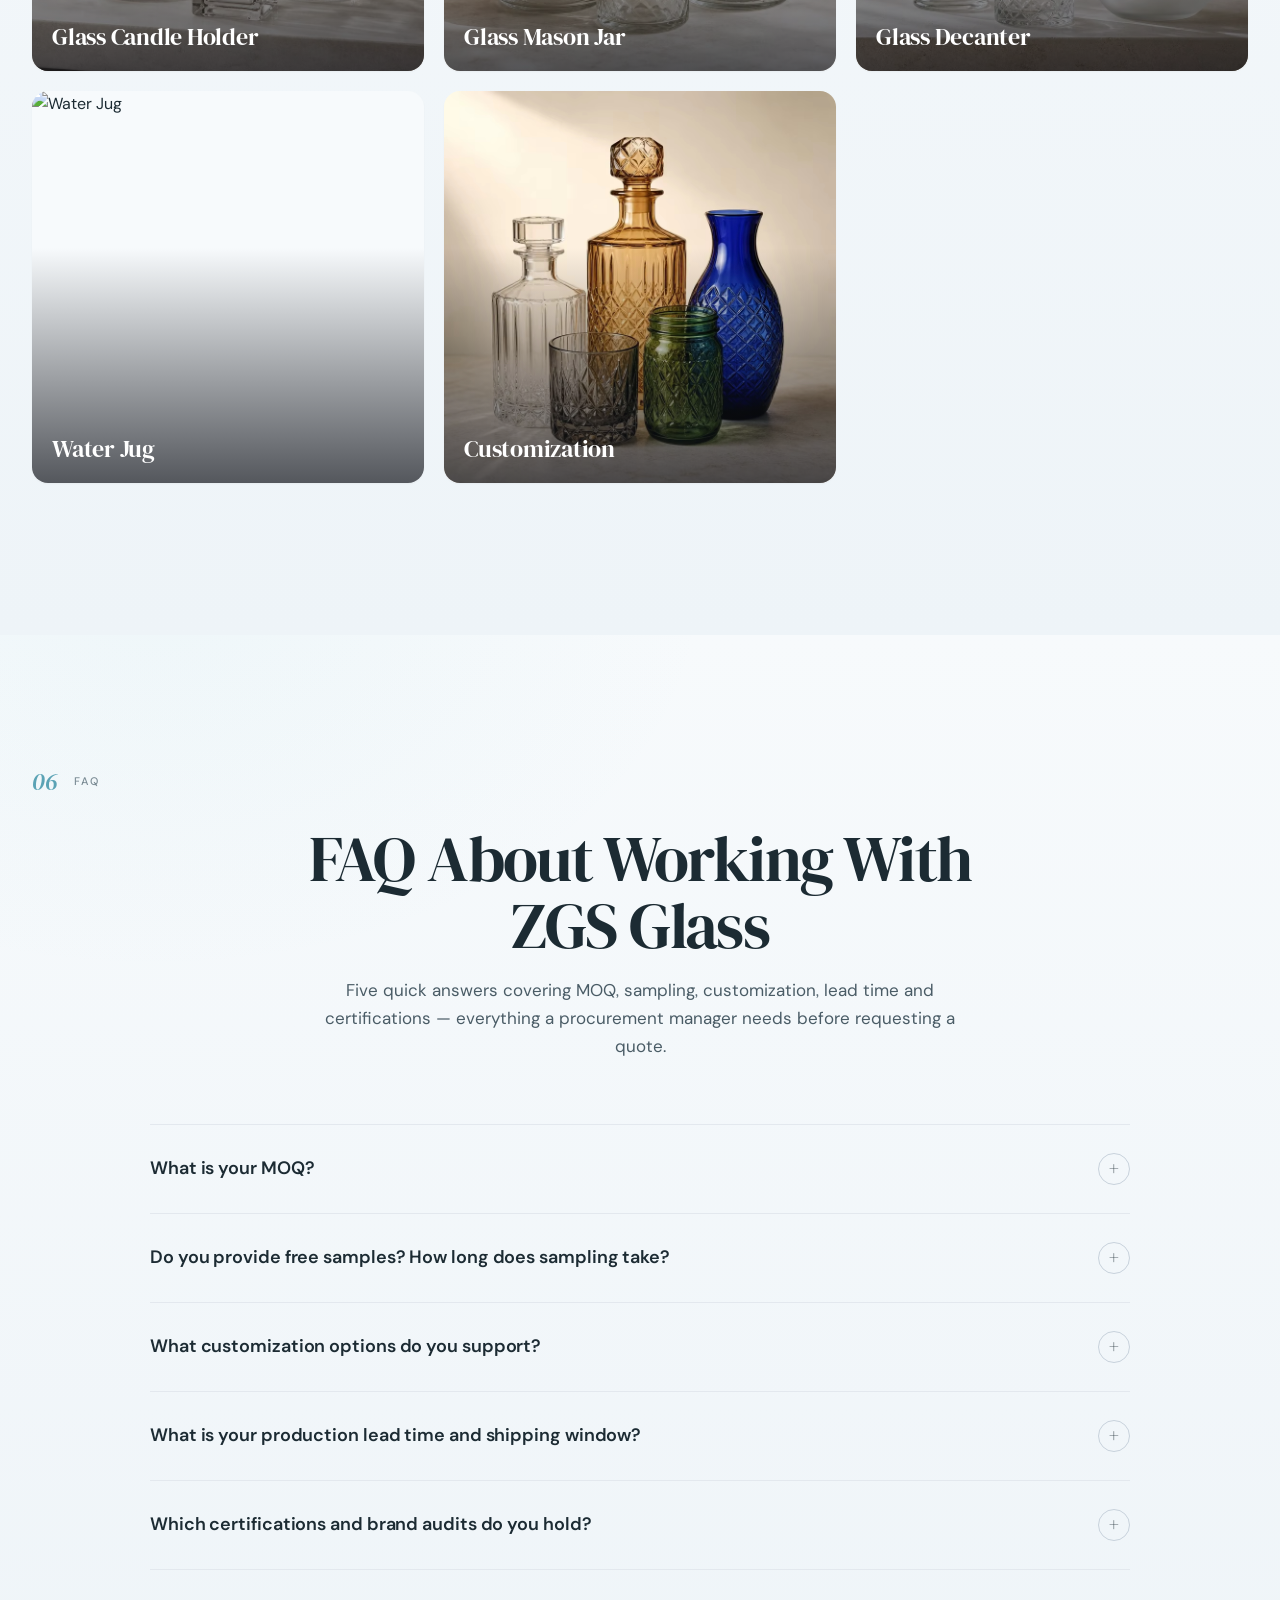
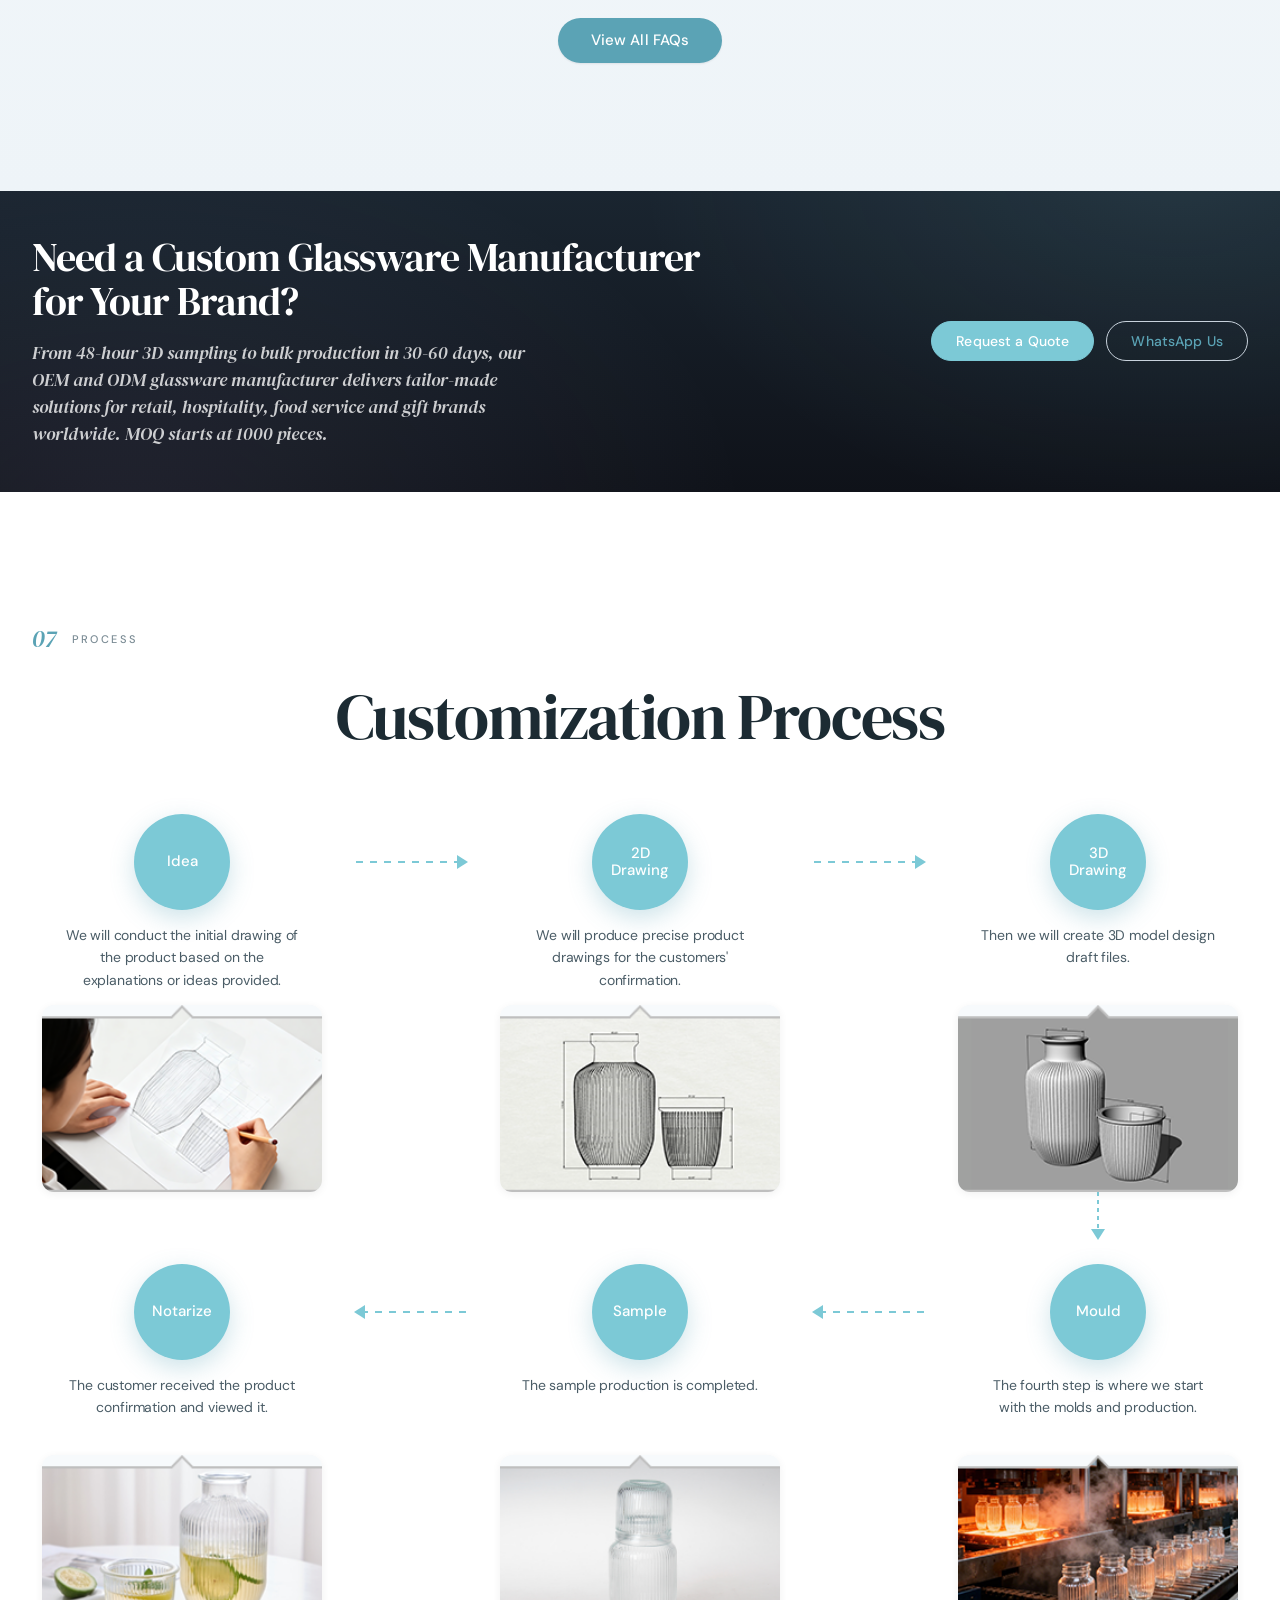
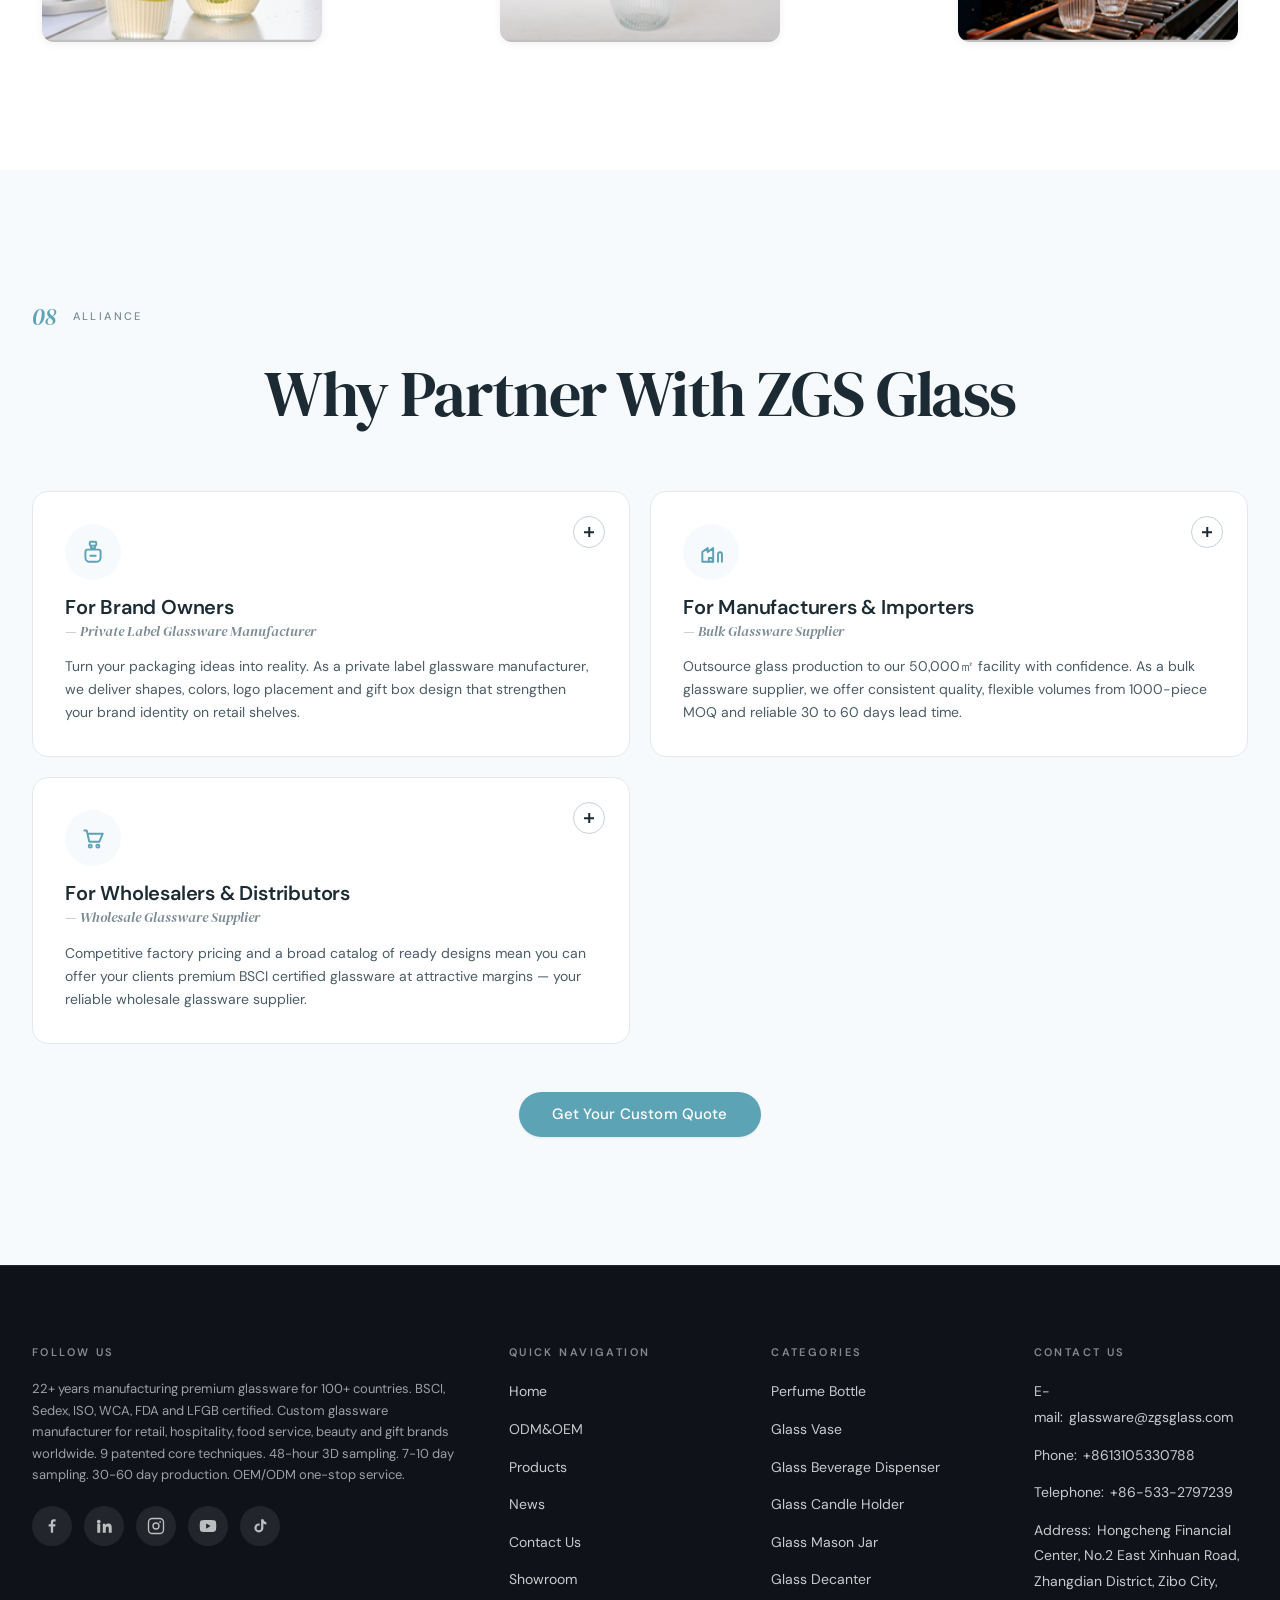
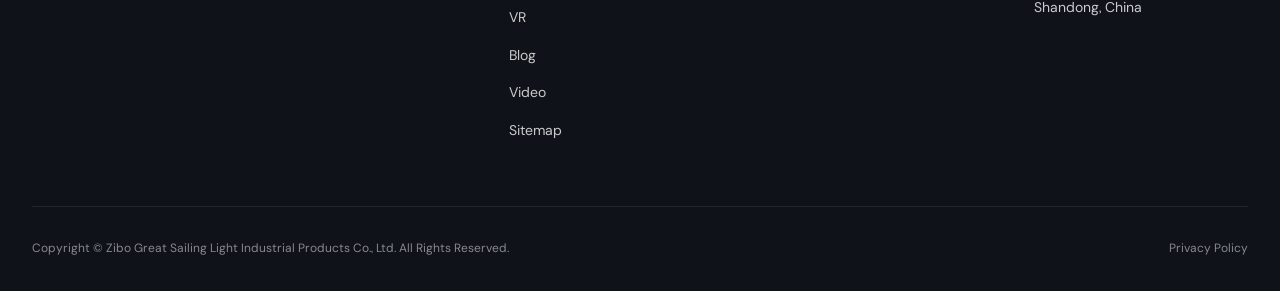
==== commit 80c7830e: "style(home): 璋冩暣 Component Customization 鏉垮潡鍙虫爮 padding" ====
--- a/index.html
+++ b/index.html
@@ -165,8 +165,6 @@
 
     <!-- About Us -->
     <section class="section" id="about">
-      <div class="glass-orb ice md" style="top:10%;left:-100px"></div>
-      <div class="giant-watermark bottom-right">A</div>
       <div class="container about-grid">
         <div class="about-copy reveal">
           <div class="section-number">
@@ -226,8 +224,6 @@
 
     <!-- Customer Reviews -->
     <section class="section testimonials-section">
-      <div class="glass-orb aurora md" style="top:10%;left:-120px"></div>
-      <div class="giant-watermark bottom-right">V</div>
       <div class="container">
         <div class="section-number reveal">
           <span class="section-number__digit">02</span>
@@ -312,8 +308,6 @@
 
     <!-- Factory Highlights -->
     <section class="section factory-section">
-      <div class="glass-orb glow lg" style="top:-100px;left:-100px"></div>
-      <div class="giant-watermark bottom-right">S</div>
       <div class="container">
         <div class="section-number reveal">
           <span class="section-number__digit">03</span>
@@ -486,8 +480,6 @@
 
     <!-- Industries We Serve -->
     <section class="section section-soft industries-section">
-      <div class="glass-orb aurora md" style="top:15%;left:-120px"></div>
-      <div class="giant-watermark bottom-right">M</div>
       <div class="container">
         <div class="section-number reveal">
           <span class="section-number__digit">04</span>
@@ -559,8 +551,6 @@
 
     <!-- Hot Categories -->
     <section class="section section-soft">
-      <div class="glass-orb ice md" style="top:20%;left:-100px"></div>
-      <div class="giant-watermark bottom-right">C</div>
       <div class="container">
         <div class="section-number reveal">
           <span class="section-number__digit">05</span>
@@ -649,8 +639,6 @@
 
     <!-- FAQ -->
     <section class="section section-soft faq-section">
-      <div class="glass-orb aurora sm" style="top:80px;left:-80px"></div>
-      <div class="giant-watermark bottom-right">F</div>
       <div class="container">
         <div class="section-number reveal">
           <span class="section-number__digit">06</span>
@@ -727,8 +715,6 @@
 
     <!-- Customization Process -->
     <section class="section process-section">
-      <div class="glass-orb ice md" style="top:10%;left:-80px"></div>
-      <div class="giant-watermark bottom-right">P</div>
       <div class="container">
         <div class="section-number reveal">
           <span class="section-number__digit">07</span>
@@ -794,8 +780,6 @@
 
     <!-- Why Partner With Us -->
     <section class="section partner-section">
-      <div class="glass-orb aurora md" style="top:15%;left:-100px"></div>
-      <div class="giant-watermark bottom-right">A</div>
       <div class="container">
         <div class="section-number reveal">
           <span class="section-number__digit">08</span>
--- a/css/style.css
+++ b/css/style.css
@@ -12,7 +12,7 @@
 a{color:inherit;text-decoration:none}
 ul,ol{list-style:none}
 input,textarea,select{font:inherit;color:inherit}
-:focus-visible{outline:2px solid var(--primary);outline-offset:3px;border-radius:6px}
+:focus-visible{outline:2px solid var(--primary);outline-offset:3px;border-radius:12px}
 
 /* 02 · Design Tokens */
 :root{
@@ -29,7 +29,7 @@
   --fz-h1:28px;--fz-h2:22px;--fz-h3:18px;--fz-lead:17px;--fz-body:16px;--fz-sm:14px;--fz-xs:12px;
   --sp-section:160px;--sp-section-tablet:96px;--sp-section-mobile:64px;--sp-hero-bottom:200px;
   --container:1400px;--container-narrow:1180px;
-  --r-card:16px;--r-pill:9999px;--r-soft:14px;--r-tiny:8px;
+  --r-card:16px;--r-pill:9999px;--r-soft:12px;
   --shadow-xs:0 1px 2px rgba(15,18,25,.04);
   --shadow-sm:0 2px 8px rgba(15,18,25,.06);
   --shadow-md:0 8px 24px rgba(15,18,25,.10);
@@ -65,8 +65,8 @@
 /* 04 · Container / Section / Grid */
 .container{width:100%;max-width:var(--container);margin:0 auto;padding:0 48px}
 .section{position:relative;padding:var(--sp-section) 0;overflow:hidden}
-.section-soft{background:radial-gradient(900px 620px at 12% -4%,rgba(124,201,214,.07),transparent 62%),linear-gradient(180deg,#F9FCFD 0%,#F2F7F9 100%)}
-.section-dark{background:radial-gradient(1100px 680px at 90% -12%,rgba(124,201,214,.09),transparent 60%),radial-gradient(700px 500px at -8% 108%,rgba(181,176,221,.08),transparent 60%),linear-gradient(180deg,#151B25 0%,#0F1219 100%);color:#fff}
+.section-soft{background:radial-gradient(900px 620px at 12% -4%,rgba(124,201,214,.07),transparent 62%),linear-gradient(180deg,var(--bg-2) 0%,var(--bg-tint) 100%)}
+.section-dark{background:radial-gradient(1100px 680px at 90% -12%,rgba(124,201,214,.09),transparent 60%),radial-gradient(700px 500px at -8% 108%,rgba(181,176,221,.08),transparent 60%),linear-gradient(180deg,var(--surface-dark) 0%,var(--deep-ink) 100%);color:#fff}
 .section-dark .overline,.section-dark h1,.section-dark h2,.section-dark h3,.section-dark .heading-lg{color:#fff}
 .section-dark .section-head p{color:rgba(255,255,255,.75)}
 
@@ -88,15 +88,6 @@
 .section-head.asym > div{display:flex;flex-direction:column;gap:16px;align-items:flex-start}
 .section-head.asym > div:last-child{align-items:flex-end;text-align:right}
 .section-head.asym > div:last-child p{max-width:480px}
-
-/* Giant watermark · decorative letterform */
-.giant-watermark{position:absolute;font-family:var(--font-display);font-style:italic;font-weight:400;font-size:320px;line-height:.85;color:var(--primary);opacity:.08;pointer-events:none;user-select:none;z-index:0;letter-spacing:-.05em}
-.section-dark .giant-watermark{color:#fff;opacity:.08}
-.giant-watermark.top-right{top:-.06em;right:-.04em}
-.giant-watermark.top-left{top:-.06em;left:-.04em}
-.giant-watermark.bottom-right{bottom:-.06em;right:-.04em}
-.giant-watermark.bottom-left{bottom:-.06em;left:-.04em}
-.giant-watermark.center{top:50%;left:50%;transform:translate(-50%,-50%);font-size:380px;opacity:.04}
 
 /* Glass orb · decorative */
 .glass-orb{position:absolute;border-radius:50%;filter:blur(80px);pointer-events:none;z-index:0}
@@ -169,7 +160,7 @@
 .mob-menu span{display:block;width:18px;height:1.5px;background:var(--ink)}
 .nav-global.is-light .mob-menu{border-color:rgba(255,255,255,.3)}
 .nav-global.is-light .mob-menu span{background:#fff}
-.mobile-nav{position:fixed;inset:0;z-index:200;background:rgba(0,0,0,.5);opacity:0;visibility:hidden;transition:all var(--d-fast) var(--ease-out)}
+.mobile-nav{position:fixed;inset:0;z-index:200;background:rgba(15,18,25,.5);opacity:0;visibility:hidden;transition:all var(--d-fast) var(--ease-out)}
 .mobile-nav.is-open{opacity:1;visibility:visible}
 .mobile-nav-panel{position:absolute;right:0;top:0;bottom:0;width:min(420px,90vw);background:#fff;padding:32px;overflow-y:auto;transform:translateX(100%);transition:transform var(--d-med) var(--ease-out)}
 .mobile-nav.is-open .mobile-nav-panel{transform:translateX(0)}
@@ -229,7 +220,7 @@
 .testimonials-grid{display:grid;grid-template-columns:repeat(3,1fr);gap:24px}
 .testimonial-card{padding:32px;background:#fff;border-radius:var(--r-card);border:1px solid var(--line);transition:all var(--d-med) var(--ease-out);display:flex;flex-direction:column;gap:18px;position:relative}
 .testimonial-card:hover{transform:translateY(-2px);border-color:var(--line-strong);box-shadow:var(--shadow-md)}
-.testimonial-stars{color:#F4B400;font-size:16px;letter-spacing:2px}
+.testimonial-stars{color:var(--primary);font-size:16px;letter-spacing:2px}
 .testimonial-text{font-family:var(--font-display);font-style:italic;font-size:20px;line-height:1.4;color:var(--ink);margin:0;flex:1}
 .testimonial-meta{display:flex;flex-direction:column;gap:4px;padding-top:18px;border-top:1px solid var(--line)}
 .testimonial-name{font-weight:600;font-size:15px;color:var(--ink)}
@@ -237,7 +228,7 @@
 .testimonials-note{text-align:center;margin-top:32px;color:var(--ink-mute);font-size:13px}
 
 /* 11 · Factory · dark showcase */
-.factory-section{background:radial-gradient(1200px 700px at 85% -10%,rgba(124,201,214,.10),transparent 60%),radial-gradient(800px 560px at 8% 112%,rgba(240,200,150,.06),transparent 60%),linear-gradient(180deg,#151B25 0%,#0F1219 100%);color:#fff;position:relative}
+.factory-section{background:radial-gradient(1200px 700px at 85% -10%,rgba(124,201,214,.10),transparent 60%),radial-gradient(800px 560px at 8% 112%,rgba(240,200,150,.06),transparent 60%),linear-gradient(180deg,var(--surface-dark) 0%,var(--deep-ink) 100%);color:#fff;position:relative}
 .factory-section .section-head .overline{color:rgba(255,255,255,.65)}
 .factory-section .section-head h2,.factory-section .section-head .display-lg{color:#fff}
 .factory-section .section-head p{color:rgba(255,255,255,.75)}
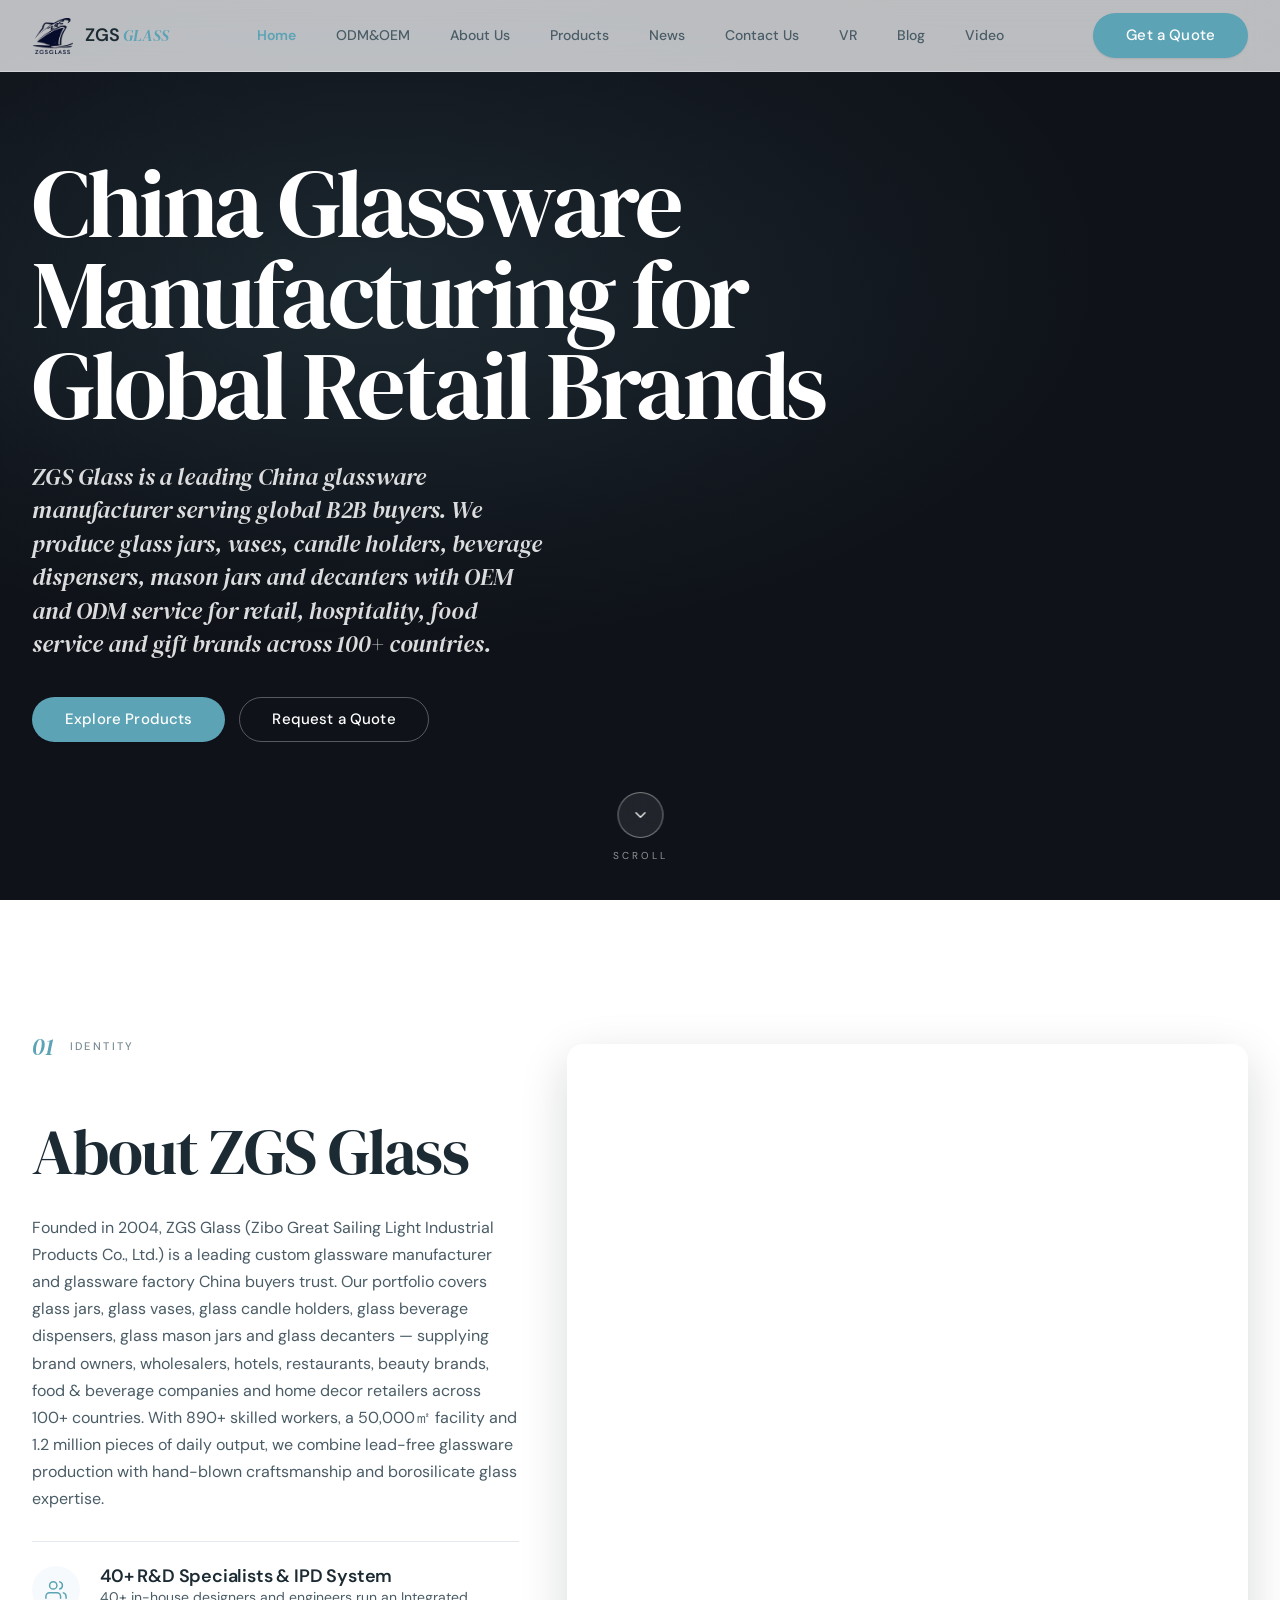
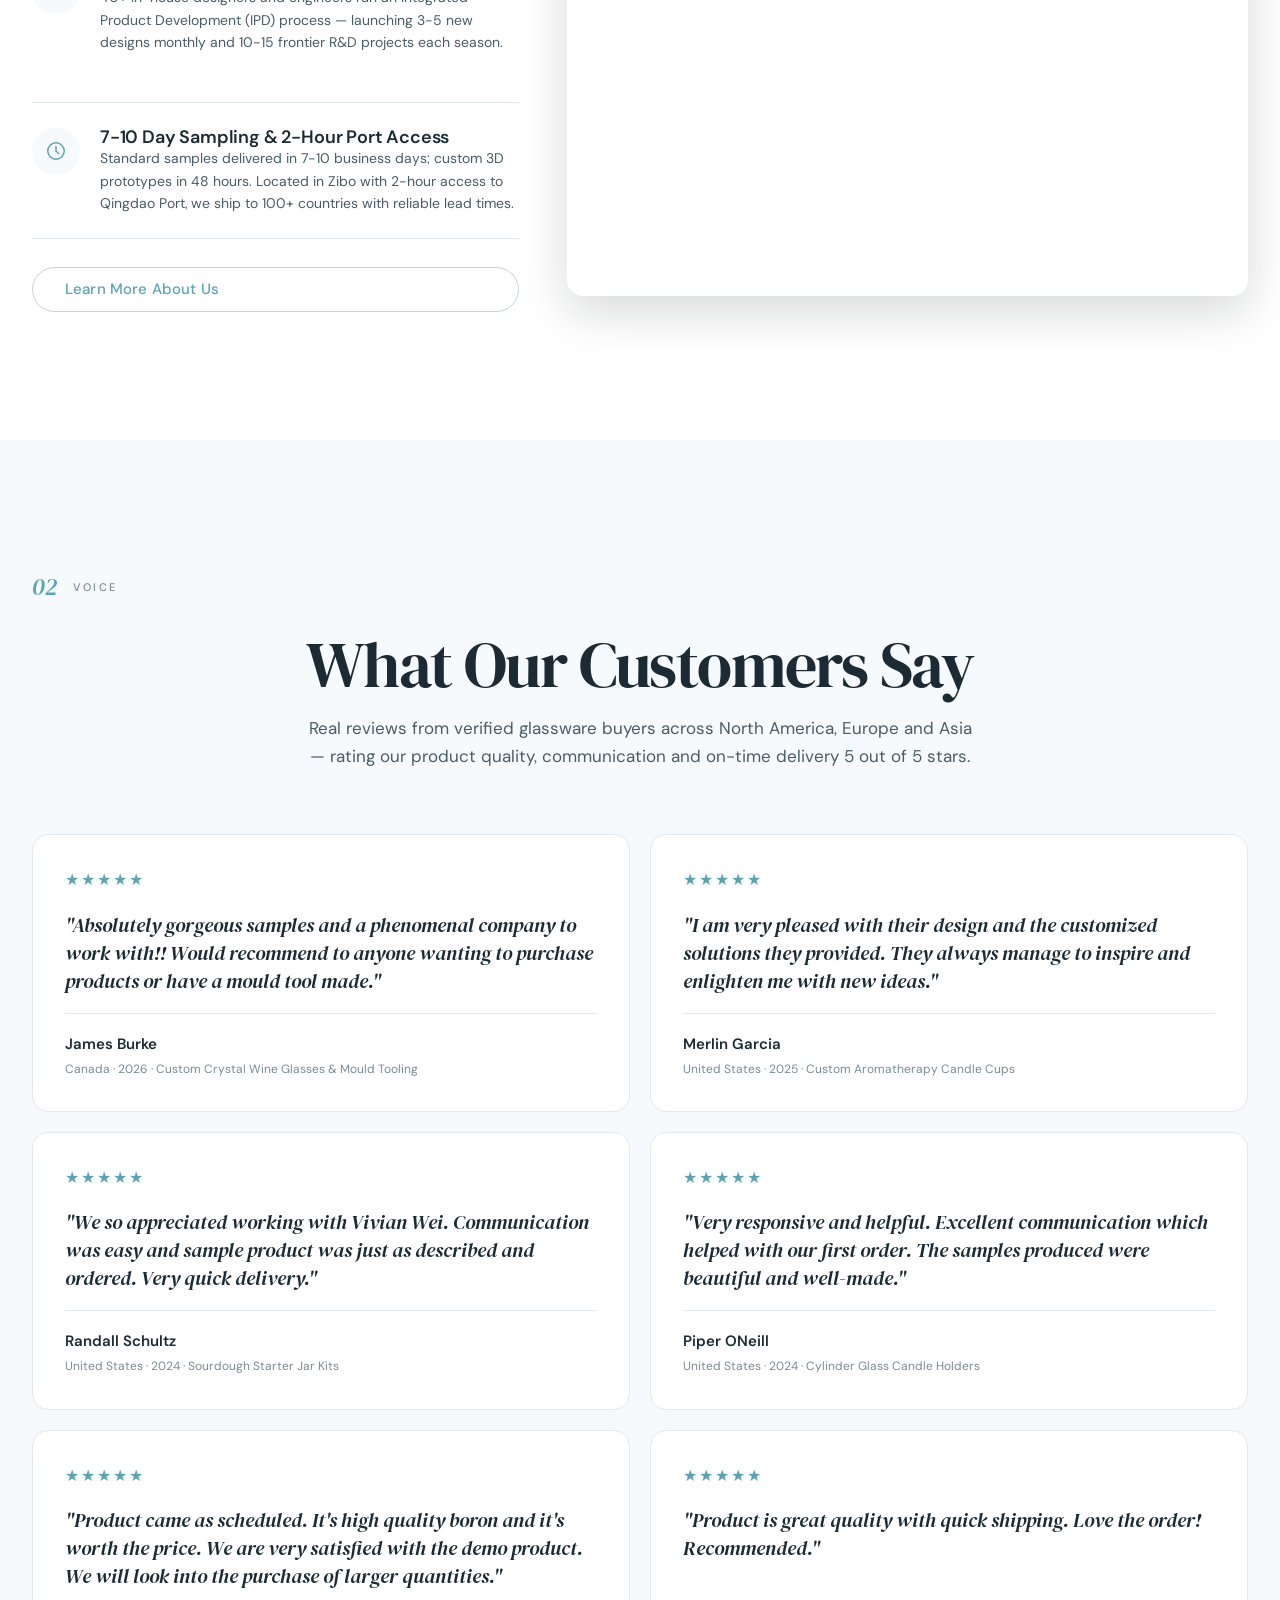
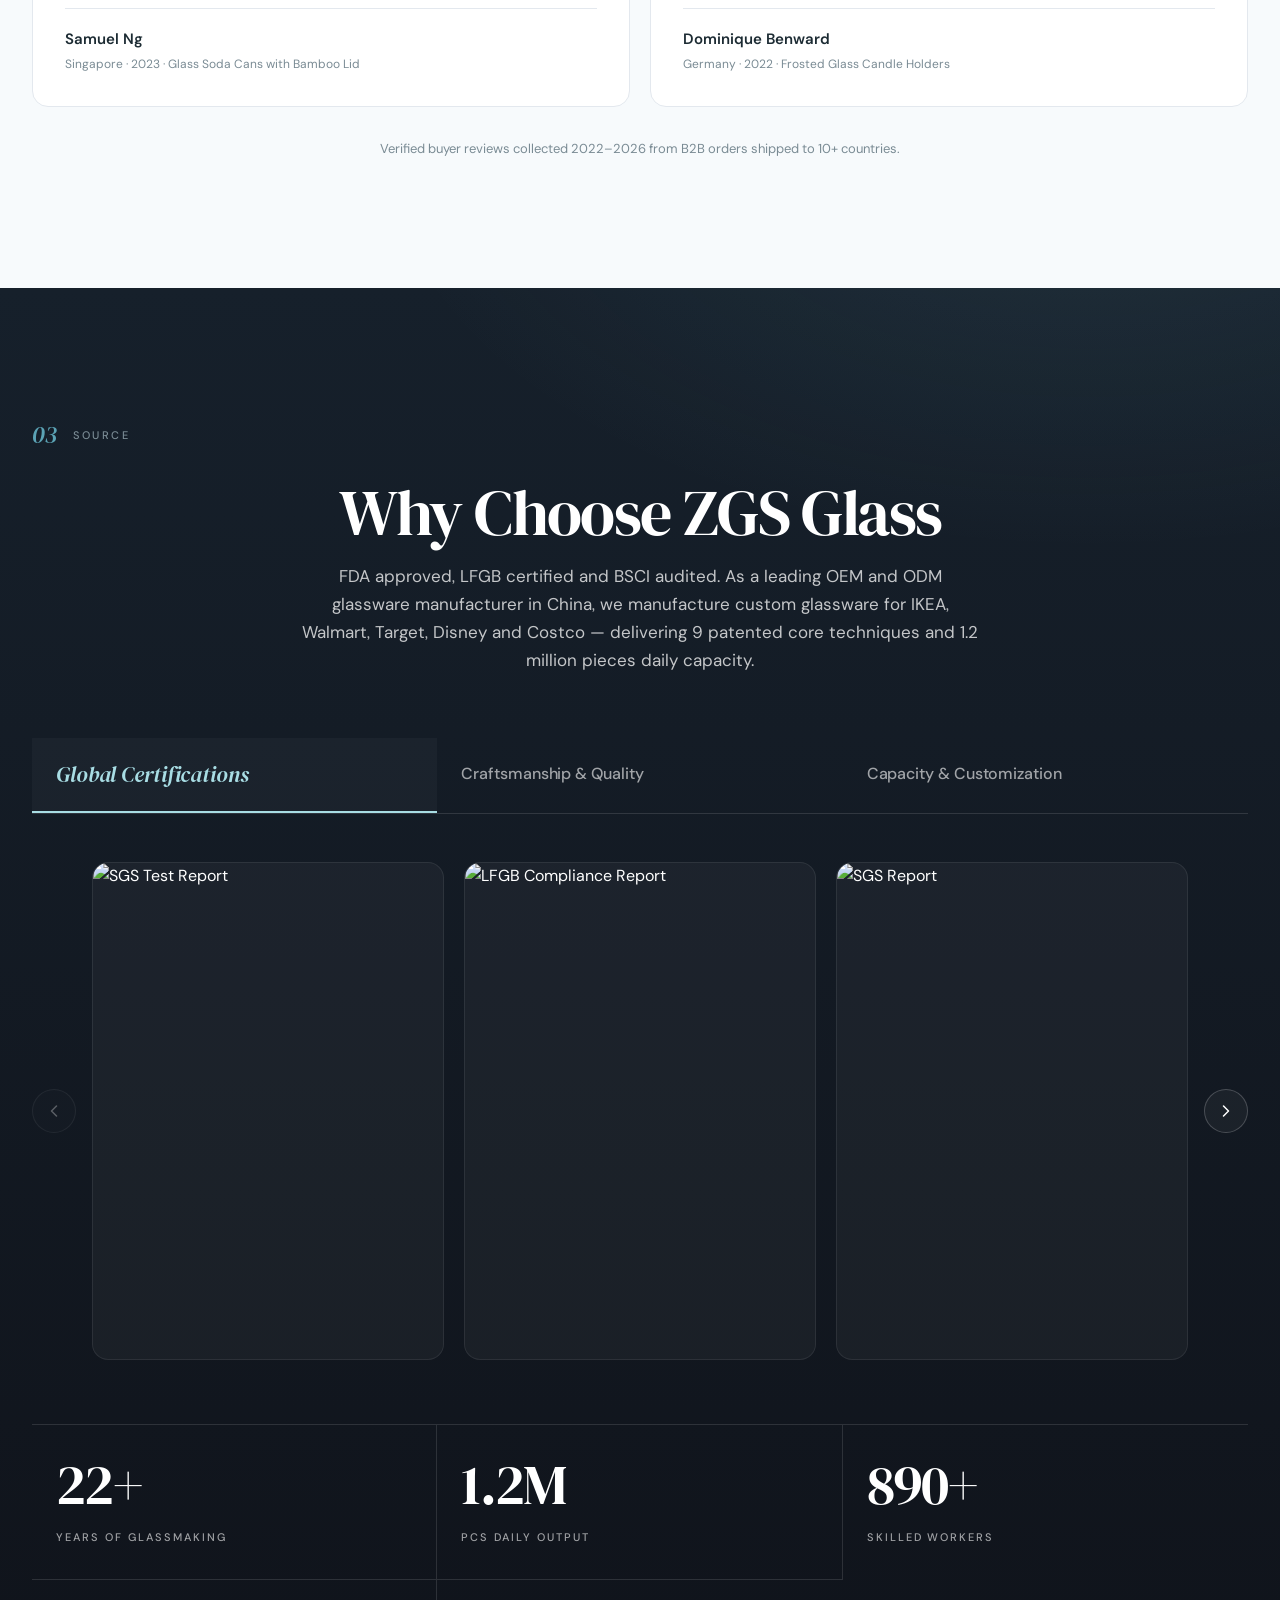
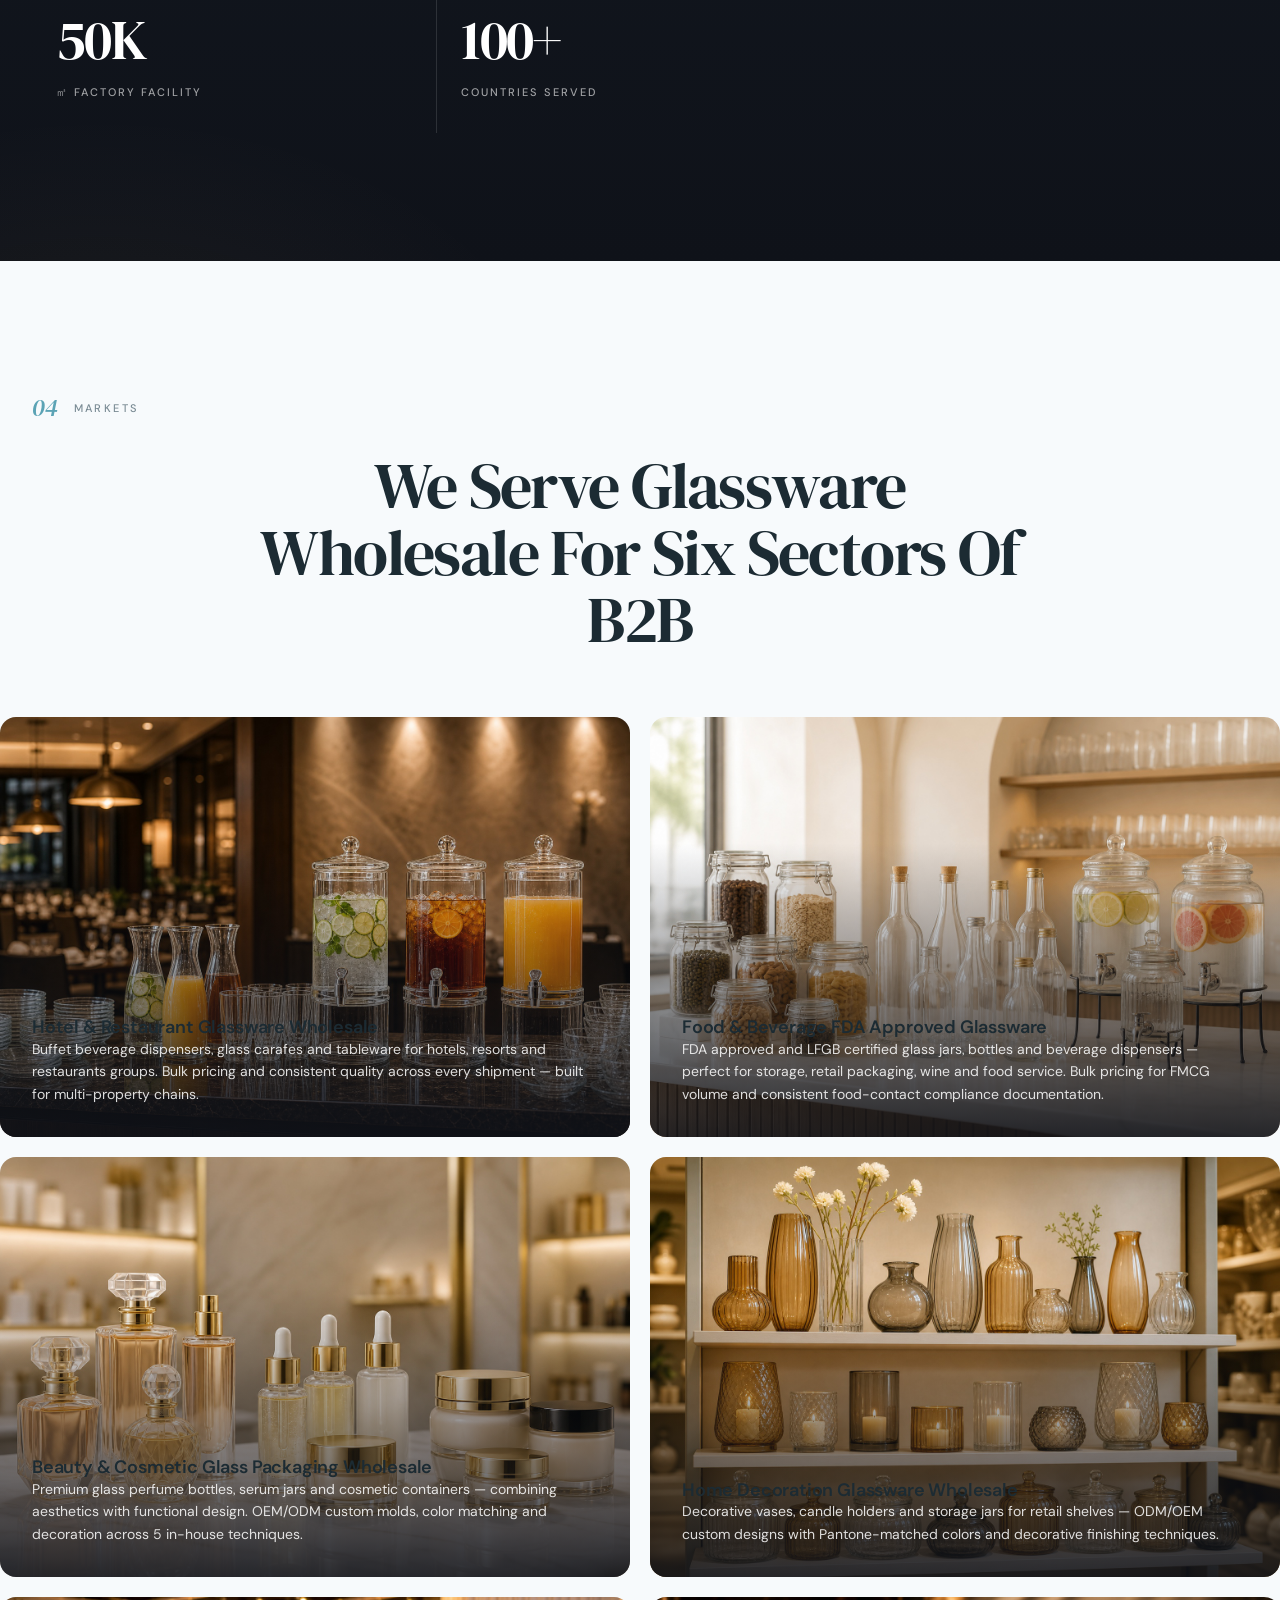
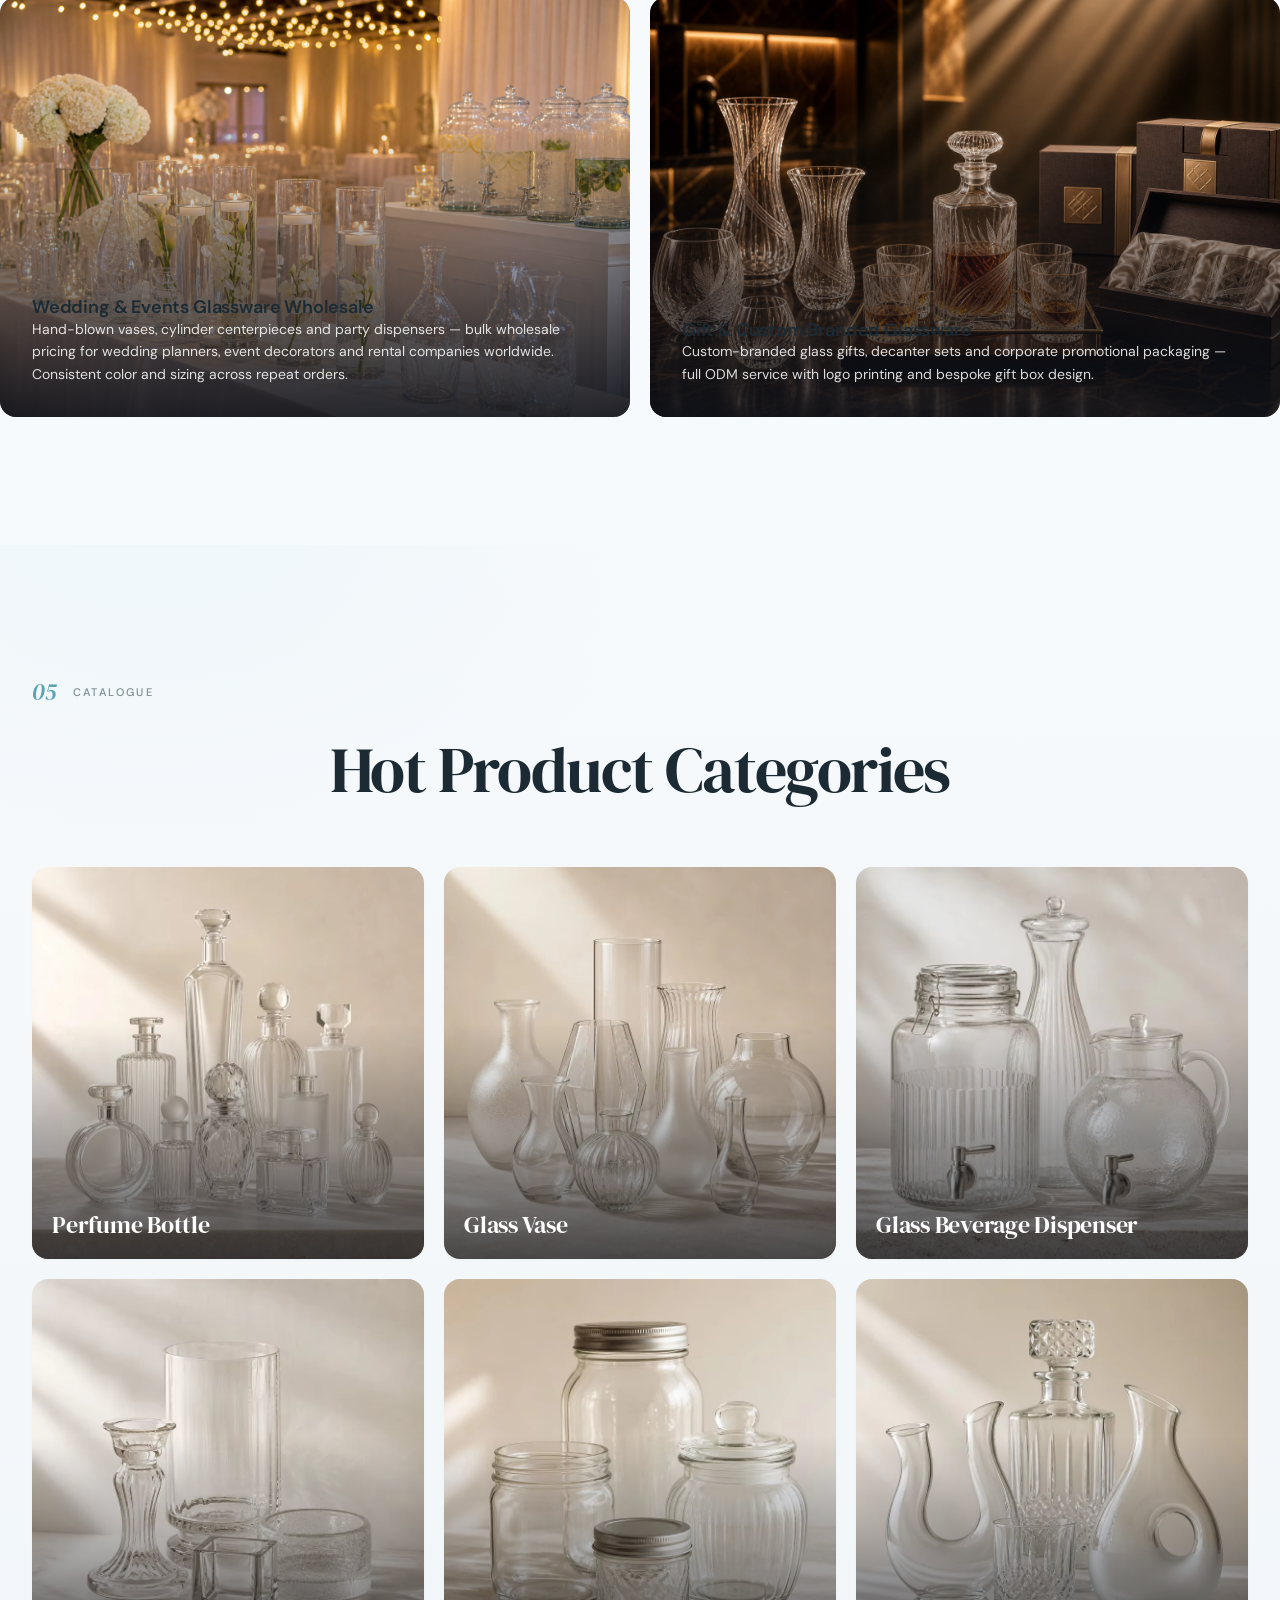
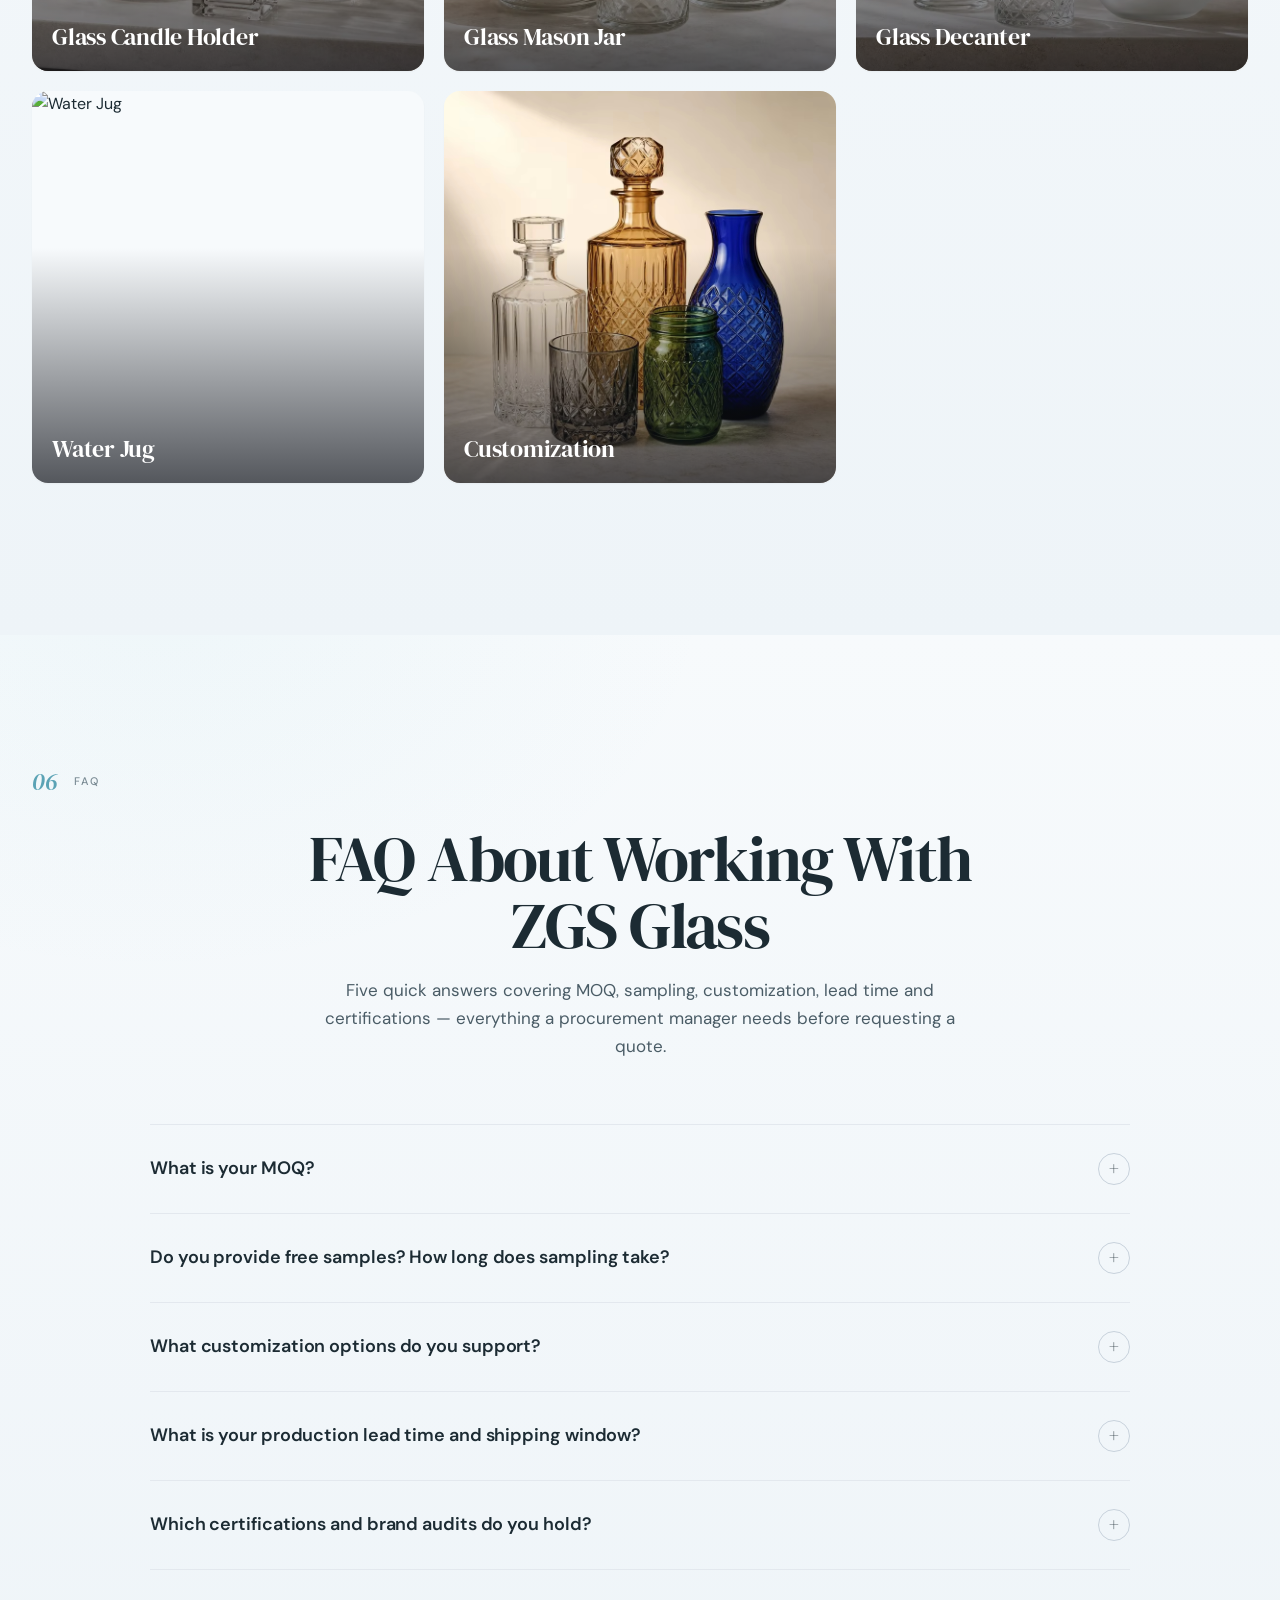
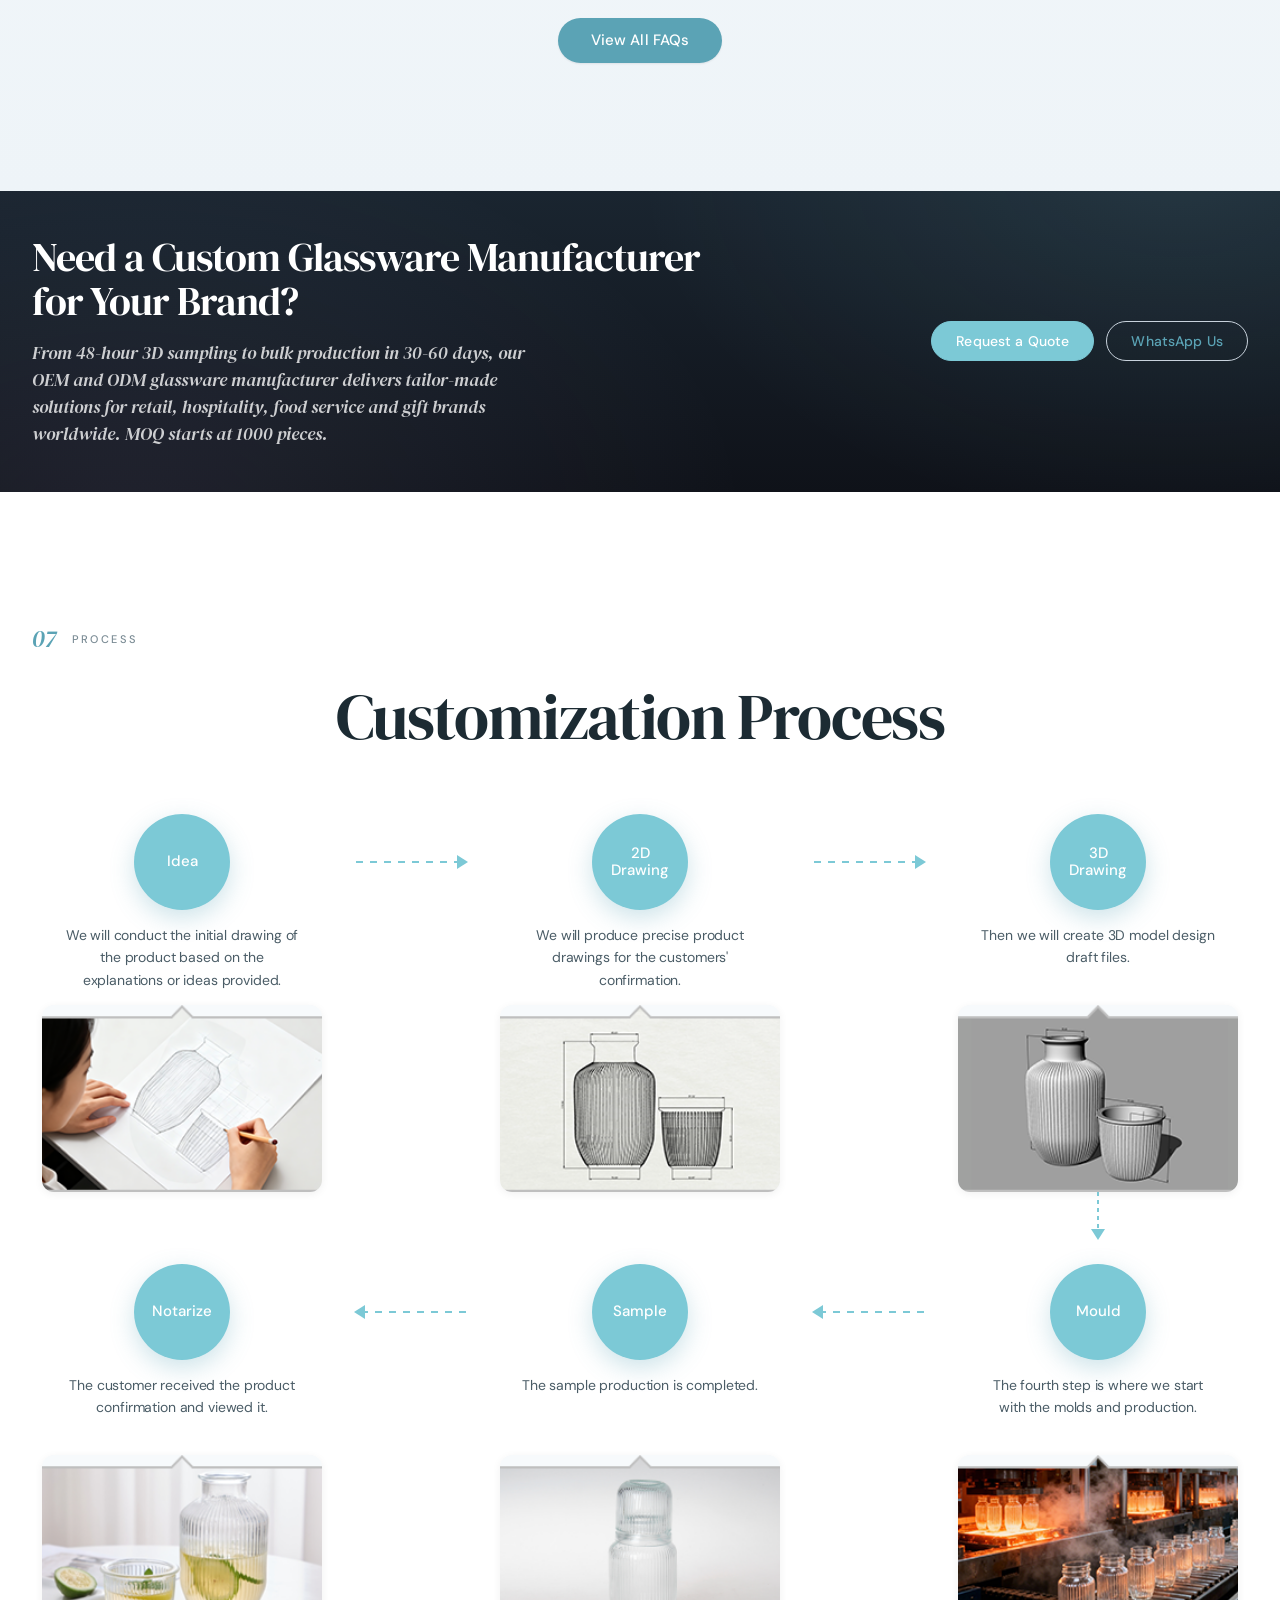
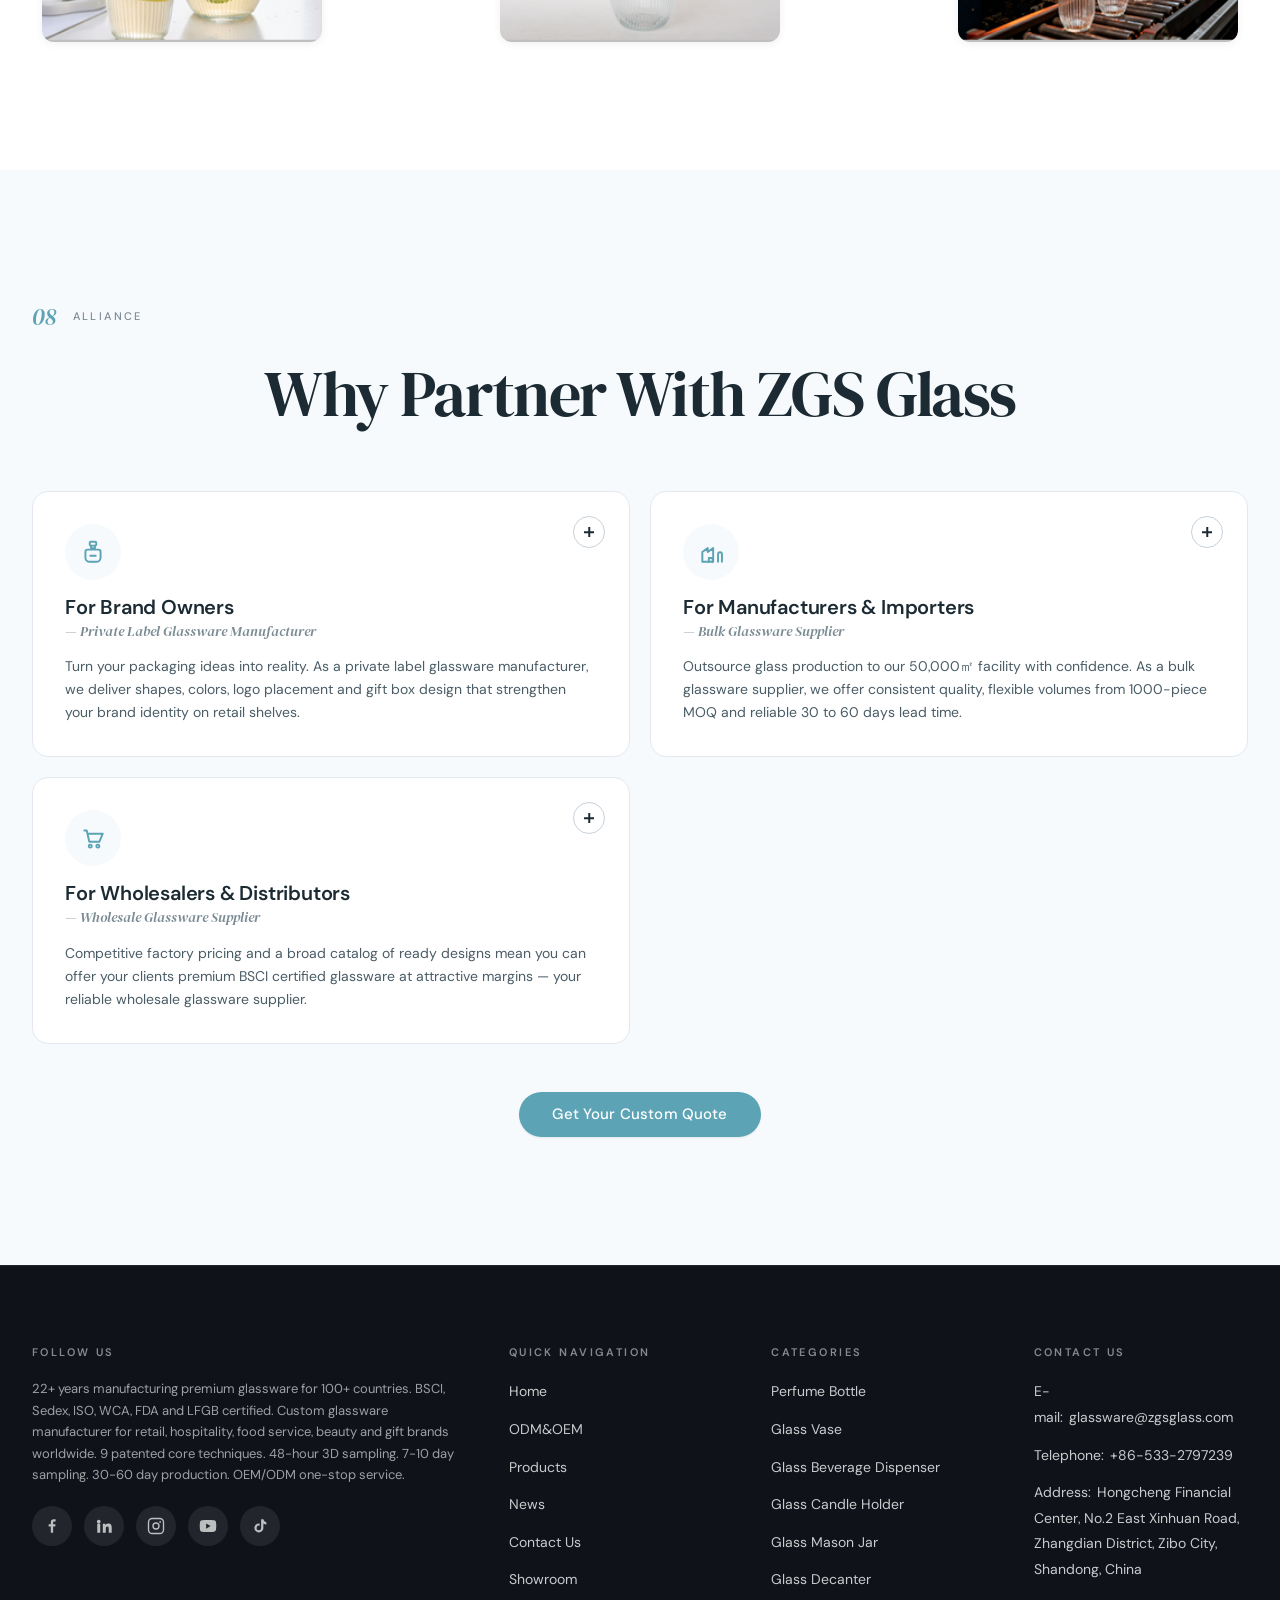
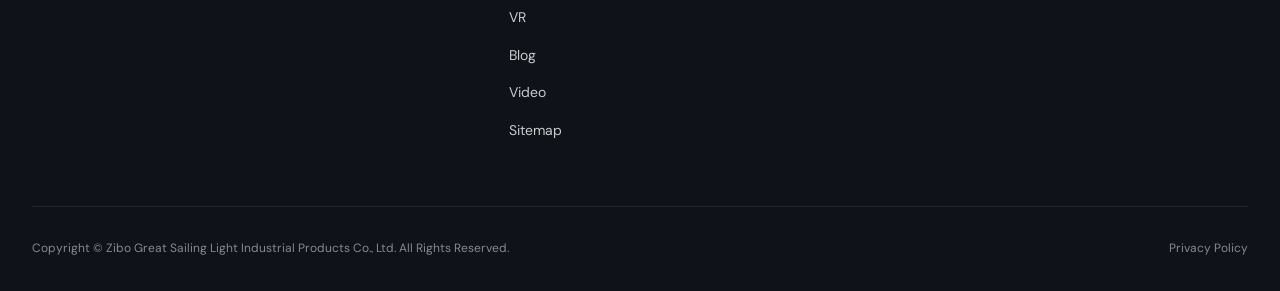
==== commit b0699513: "chore(contact): update phone numbers to +86-533-2797239 (Zibo landline)" ====
--- a/index.html
+++ b/index.html
@@ -923,7 +923,6 @@
           <ul class="footer-contact">
             <li><span class="f-label">E-mail:</span><a href="mailto:glassware@zgsglass.com"
                 rel="nofollow">glassware@zgsglass.com</a></li>
-            <li><span class="f-label">Phone:</span><a href="tel:+8613105330788">+8613105330788</a></li>
             <li><span class="f-label">Telephone:</span><a href="tel:+86-533-2797239">+86-533-2797239</a></li>
             <li><span class="f-label">Address:</span><span>Hongcheng Financial Center, No.2 East Xinhuan Road, Zhangdian
                 District, Zibo City, Shandong, China</span></li>
